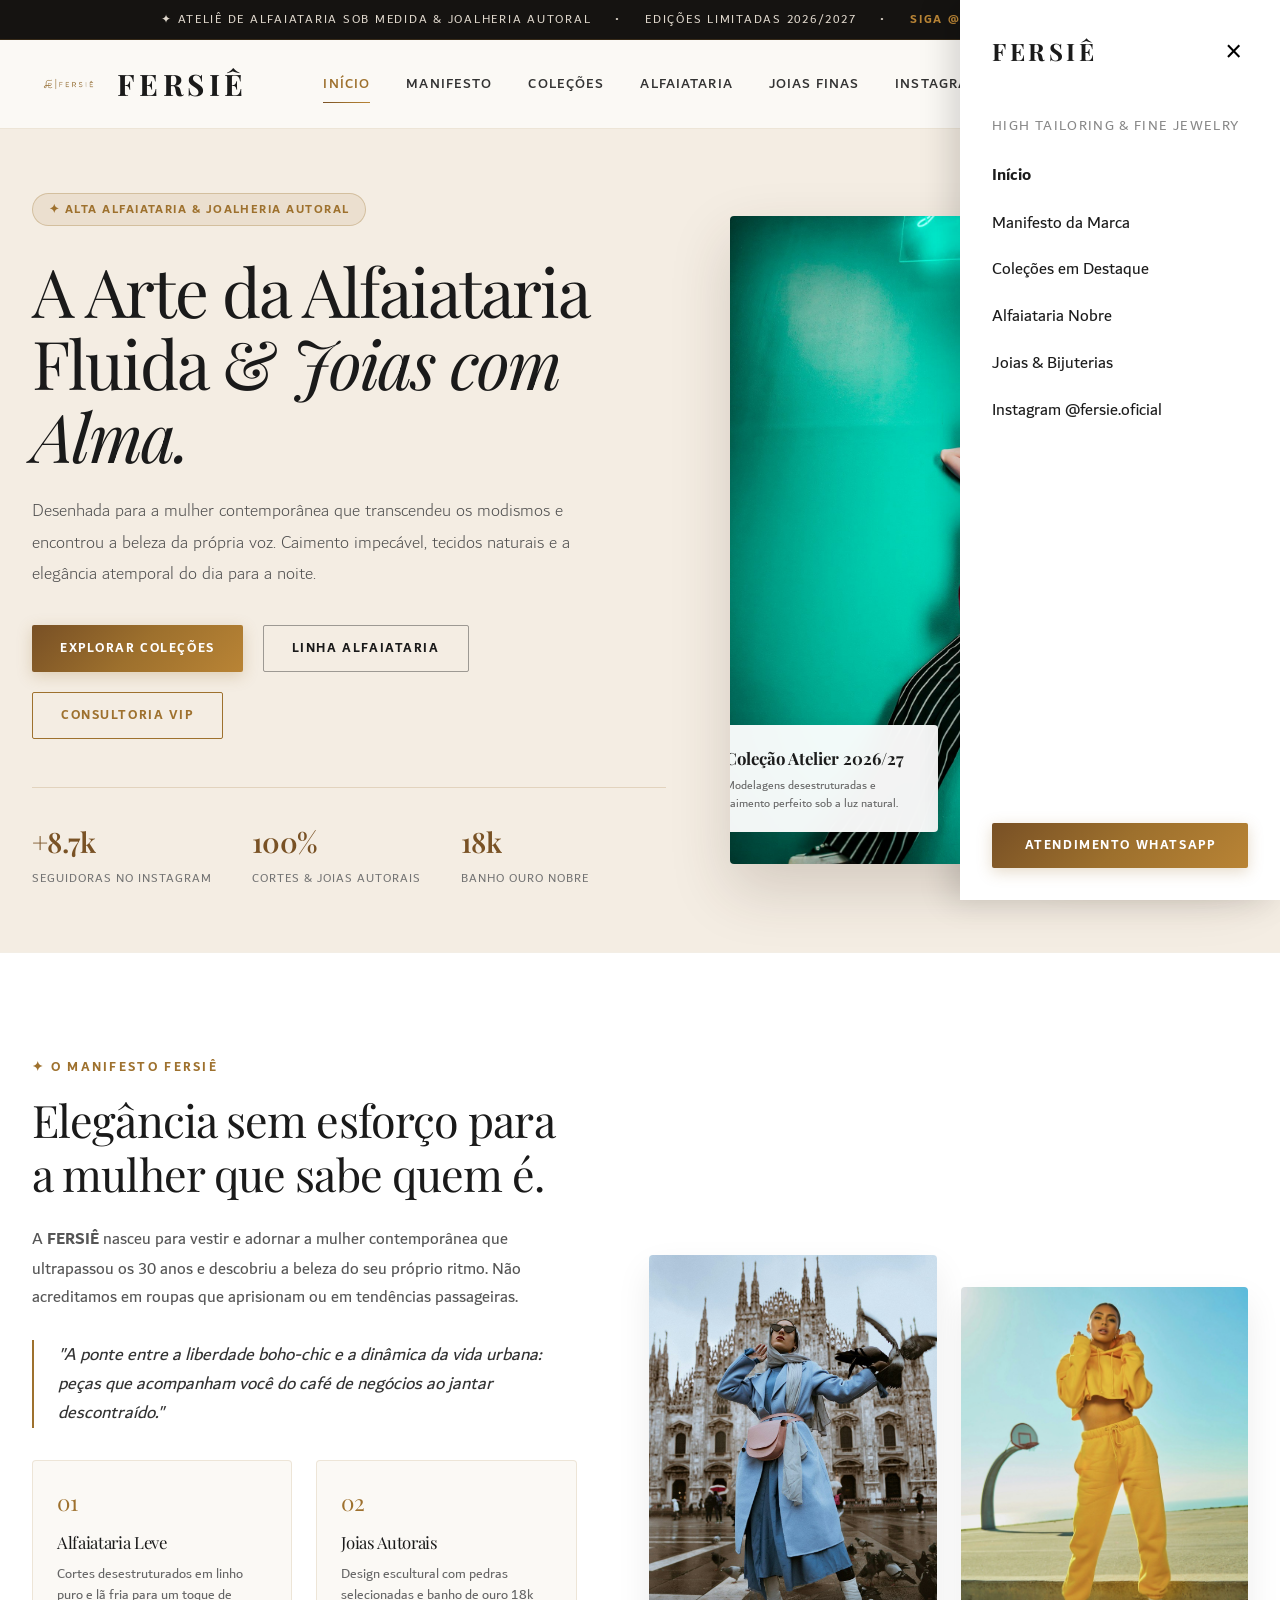
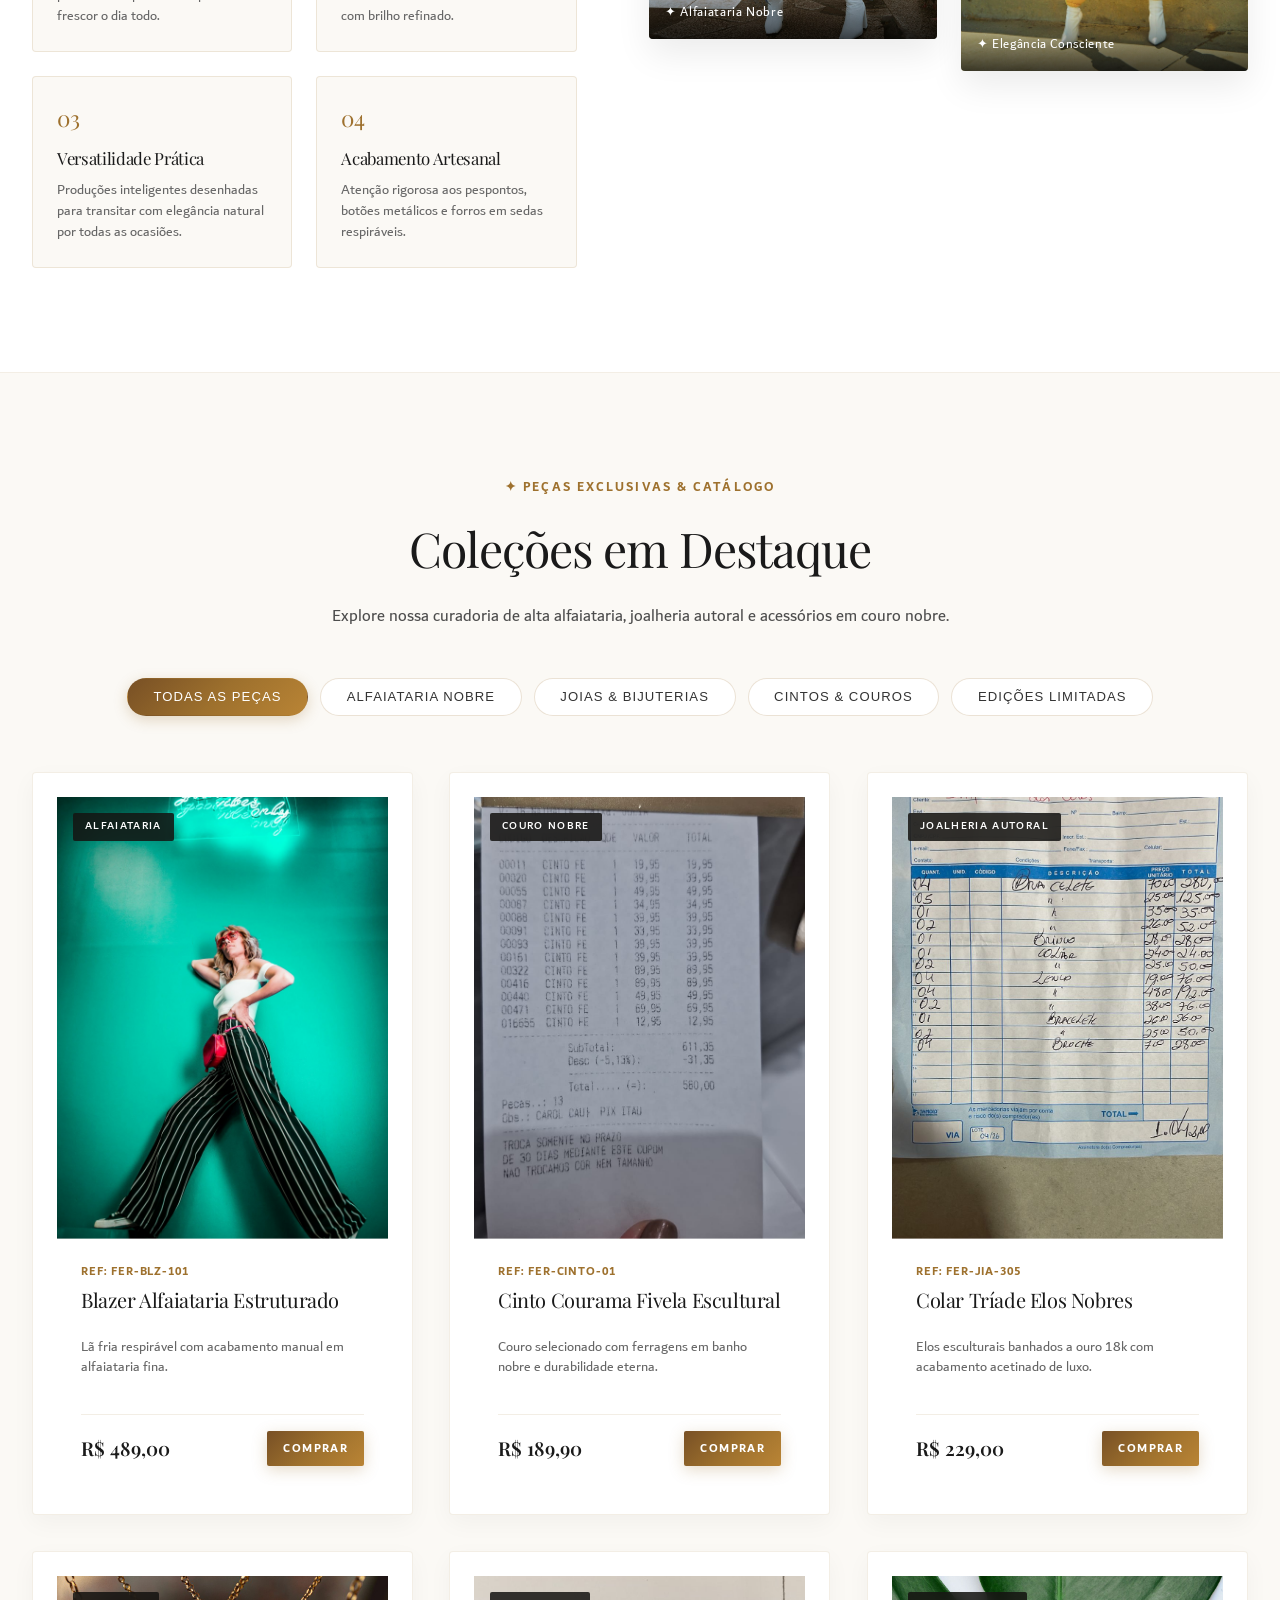
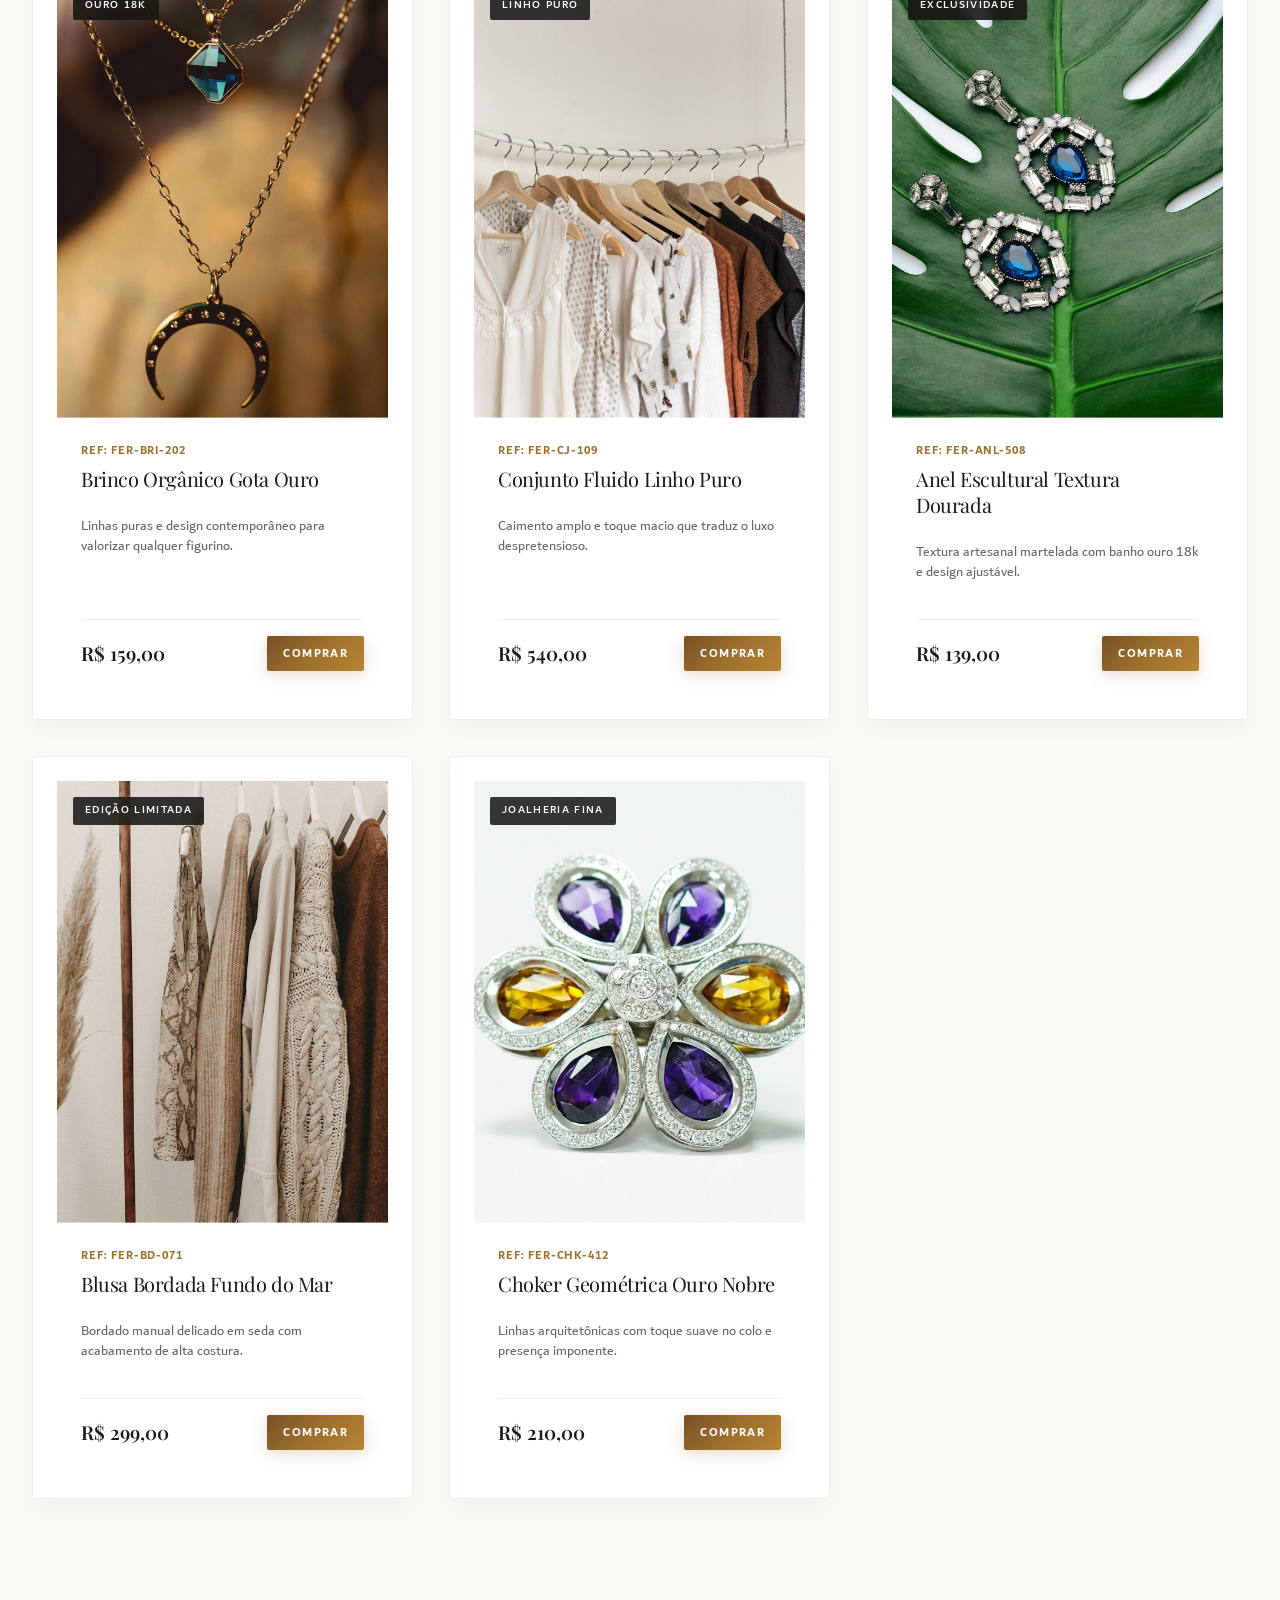
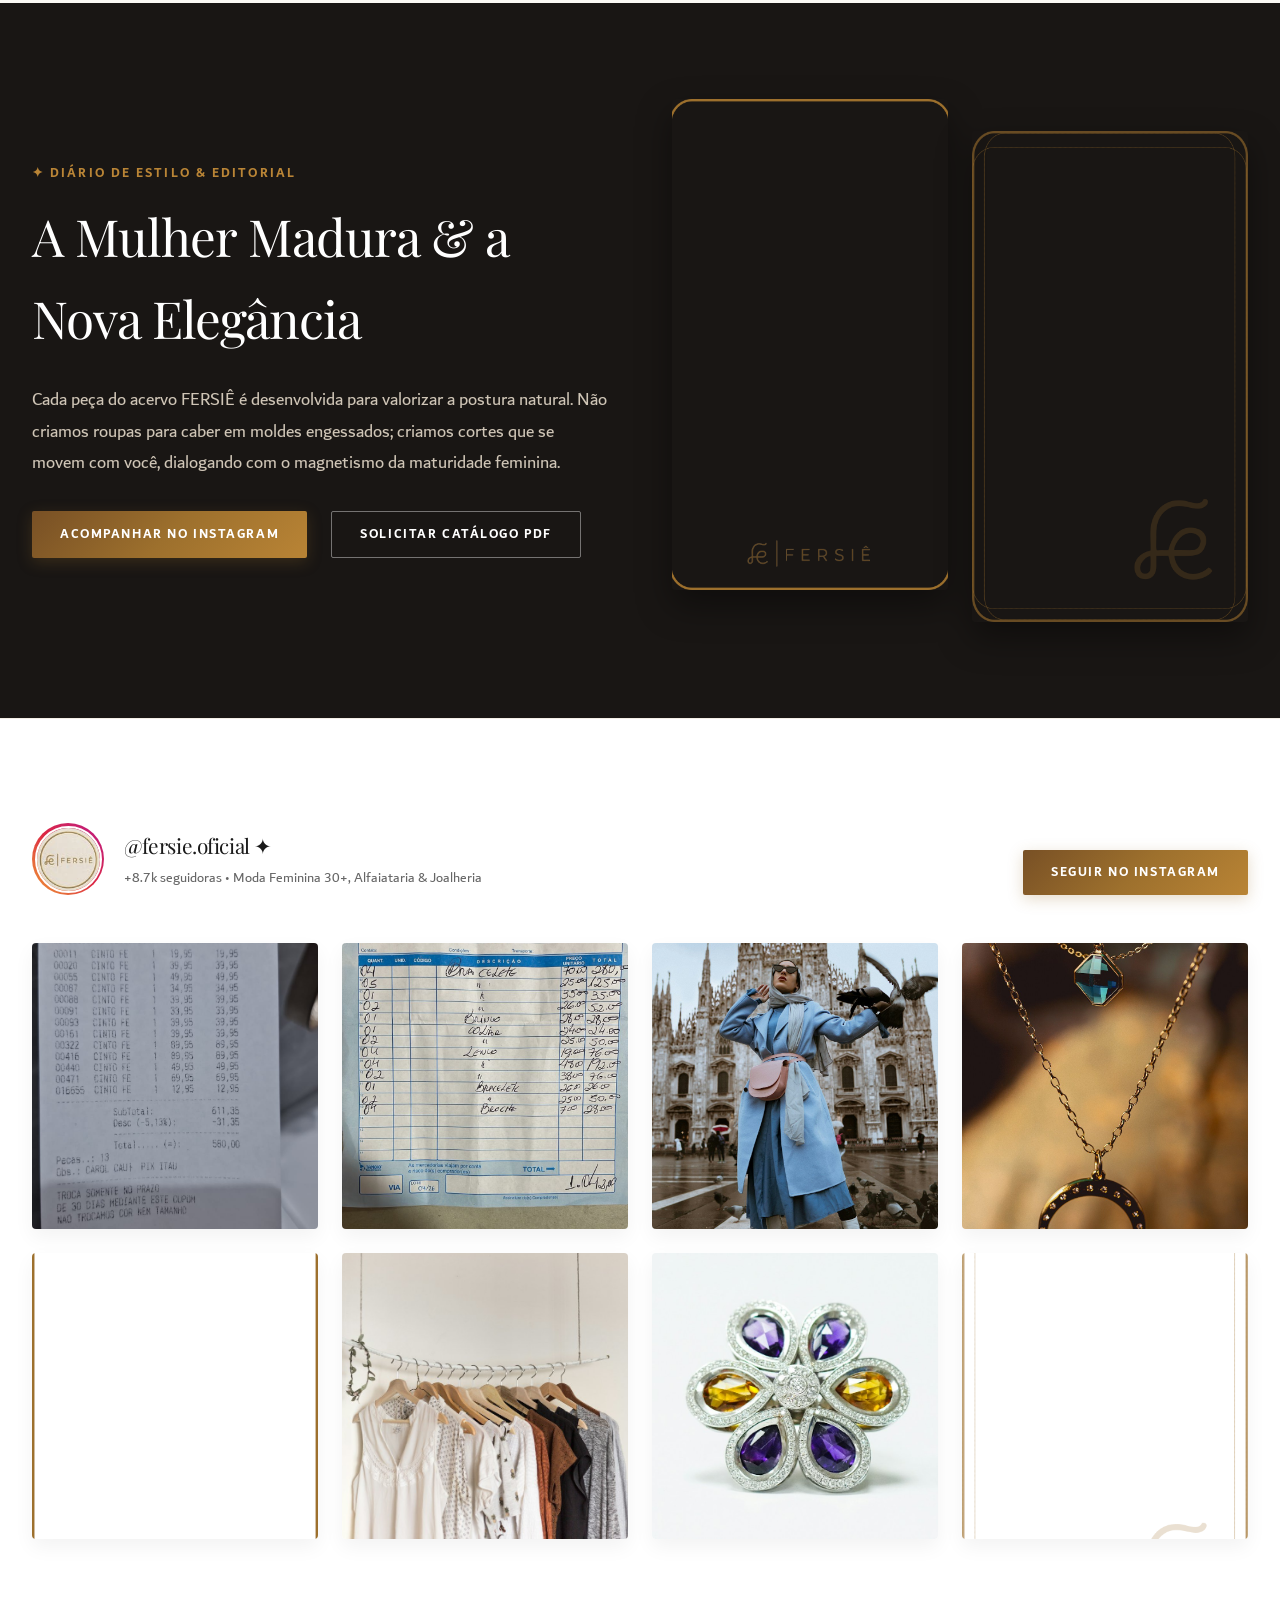
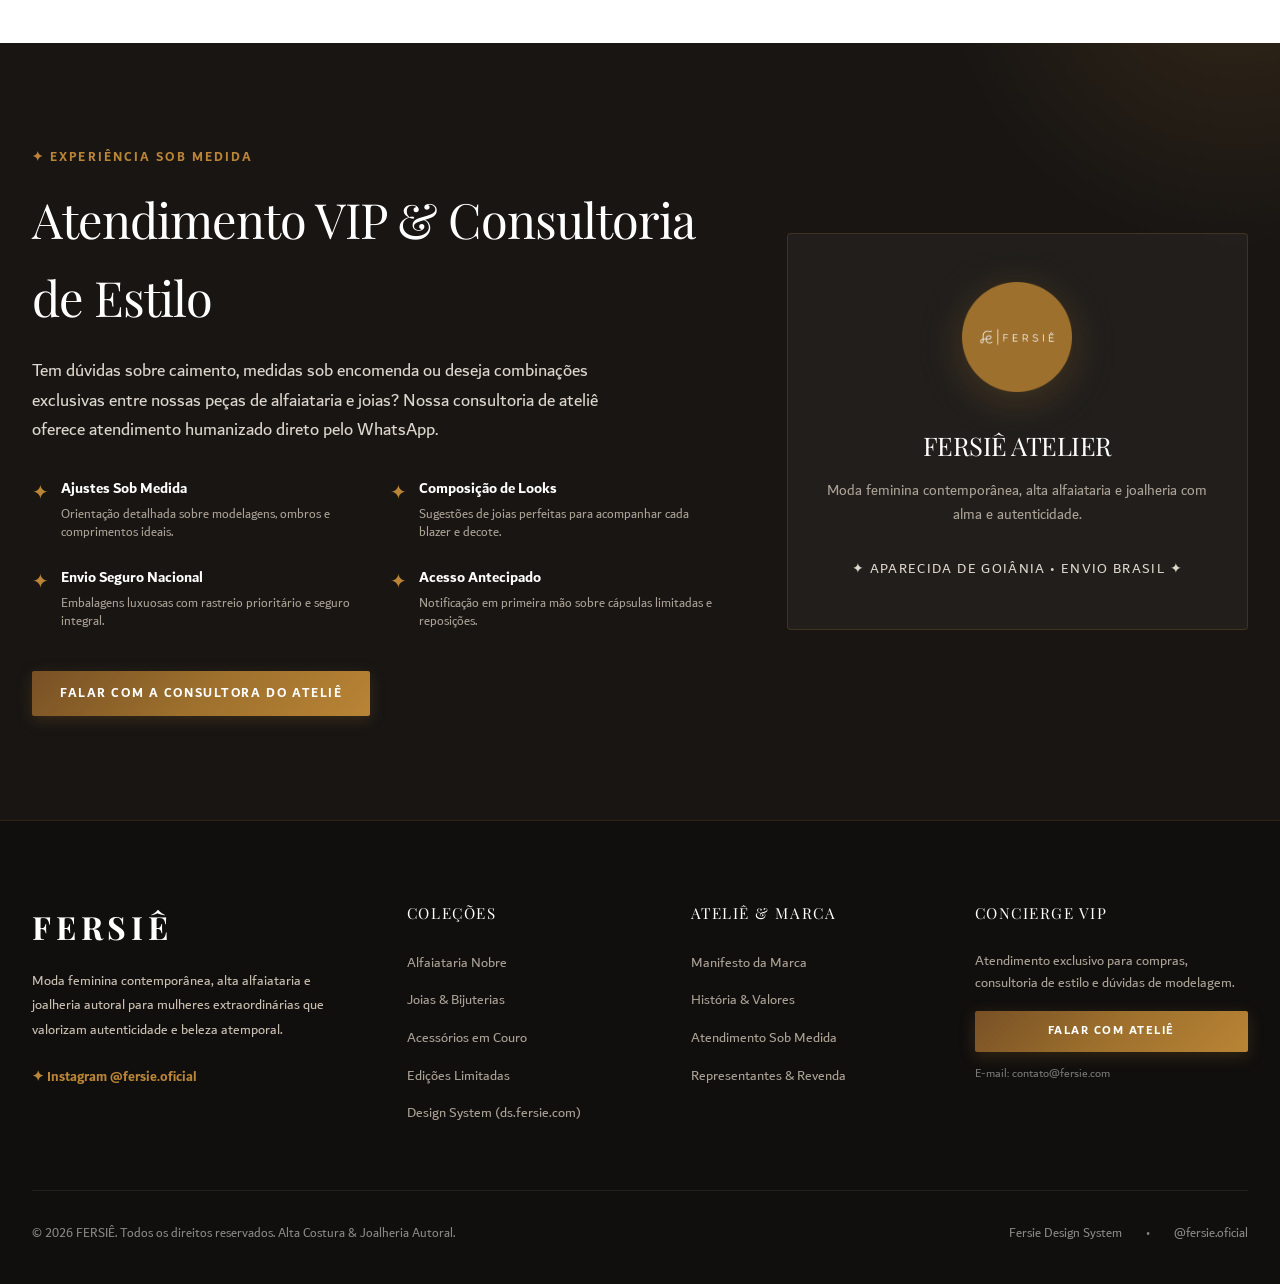
==== index.html @ d03bc3ad "feat: overhaul fersie.com com Design System oficial, galeria Instagram e padrão internacional de lux" ====
<!DOCTYPE html>
<html lang="pt-BR">
<head>
  <meta charset="UTF-8">
  <meta name="viewport" content="width=device-width, initial-scale=1.0">
  <title>FERSIÊ — Alfaiataria Nobre & Joalheria Autoral | Site Oficial</title>
  <meta name="description" content="FERSIÊ: Marca brasileira de alta costura, alfaiataria fluida desestruturada e joalheria autoral desenhada para a mulher contemporânea 30+.">
  <link rel="icon" type="image/png" href="images/emblema_fersie_redondo.png">

  <!-- Google Fonts Preconnect & Luxury Editorial Typography -->
  <link rel="preconnect" href="https://fonts.googleapis.com">
  <link rel="preconnect" href="https://fonts.gstatic.com" crossorigin>
  <link href="https://fonts.googleapis.com/css2?family=Inter:wght@300;400;500;600;700&family=Playfair+Display:ital,wght@0,400;0,500;0,600;0,700;1,400;1,600&display=swap" rel="stylesheet">

  <!-- Design System & Site CSS -->
  <link rel="stylesheet" href="css/fersie-design-system.min.css">
  <link rel="stylesheet" href="css/site.css">
</head>
<body>

  <!-- Top Scroll Progress Indicator -->
  <div class="fersie-scroll-progress" aria-hidden="true"></div>

  <!-- Announcement Luxury Bar -->
  <aside class="fersie-top-bar" aria-label="Avisos Oficiais">
    <span>✦ Ateliê de Alfaiataria Sob Medida & Joalheria Autoral</span>
    <span>•</span>
    <span>Edições Limitadas 2026/2027</span>
    <span>•</span>
    <span><a href="https://www.instagram.com/fersie.oficial/" target="_blank" rel="noopener">Siga @fersie.oficial (+8.7k)</a></span>
  </aside>

  <!-- Sticky Glassmorphic Header -->
  <header class="fersie-site-header">
    <div class="fersie-container">
      <nav class="fersie-nav" aria-label="Navegação Principal">
        
        <!-- Brand Wordmark / Logo -->
        <a href="index.html" class="fersie-brand-link">
          <img src="images/logo_fersie_transparente.png" alt="FERSIÊ Logo" class="fersie-brand-logo-img" onerror="this.style.display='none'">
          <span class="fersie-brand-wordmark">FERSIÊ</span>
        </a>

        <!-- Desktop Navigation -->
        <ul class="fersie-nav-links">
          <li><a href="index.html" class="active">Início</a></li>
          <li><a href="#manifesto">Manifesto</a></li>
          <li><a href="#colecoes">Coleções</a></li>
          <li><a href="collections/alfaiataria.html">Alfaiataria</a></li>
          <li><a href="collections/bijuterias.html">Joias Finas</a></li>
          <li><a href="#instagram">Instagram</a></li>
        </ul>

        <!-- Action CTAs -->
        <div class="fersie-header-actions">
          <a href="https://wa.me/5543988597348?text=Ol%C3%A1%20FERSI%C3%8A%21%20Gostaria%20de%20atendimento%20exclusivo%20do%20ateli%C3%AA." 
             target="_blank" rel="noopener" 
             class="fersie-btn-luxury fersie-btn-gold">
            <span>Ateliê WhatsApp</span>
          </a>

          <!-- Mobile Menu Trigger -->
          <button type="button" class="fersie-menu-toggle" id="menu-toggle-btn" aria-label="Abrir Menu" aria-expanded="false" aria-controls="nav-drawer">
            <span></span>
            <span></span>
            <span></span>
          </button>
        </div>
      </nav>
    </div>
  </header>

  <!-- Mobile Drawer Overlay -->
  <div id="nav-drawer" class="fersie-drawer" aria-hidden="true">
    <div class="fersie-drawer-overlay" id="drawer-overlay"></div>
    <div class="fersie-drawer-content" style="background:#ffffff; padding:2rem; width:85%; max-width:320px; position:fixed; top:0; right:0; bottom:0; z-index:950; display:flex; flex-direction:column; box-shadow:-10px 0 30px rgba(0,0,0,0.15);">
      <div style="display:flex; justify-content:space-between; align-items:center; margin-bottom:2rem;">
        <span class="fersie-brand-wordmark" style="font-size:1.5rem;">FERSIÊ</span>
        <button type="button" id="drawer-close-btn" style="background:none; border:none; font-size:1.8rem; cursor:pointer;" aria-label="Fechar Menu">&times;</button>
      </div>
      <p style="font-size:0.85rem; color:#888; text-transform:uppercase; letter-spacing:0.1em; margin-bottom:1.5rem;">High Tailoring & Fine Jewelry</p>
      <ul style="list-style:none; padding:0; margin:0; display:flex; flex-direction:column; gap:1.25rem; font-size:1.05rem;">
        <li><a href="index.html" style="text-decoration:none; color:#1c1c1c; font-weight:600;">Início</a></li>
        <li><a href="#manifesto" style="text-decoration:none; color:#1c1c1c;">Manifesto da Marca</a></li>
        <li><a href="#colecoes" style="text-decoration:none; color:#1c1c1c;">Coleções em Destaque</a></li>
        <li><a href="collections/alfaiataria.html" style="text-decoration:none; color:#1c1c1c;">Alfaiataria Nobre</a></li>
        <li><a href="collections/bijuterias.html" style="text-decoration:none; color:#1c1c1c;">Joias & Bijuterias</a></li>
        <li><a href="#instagram" style="text-decoration:none; color:#1c1c1c;">Instagram @fersie.oficial</a></li>
      </ul>
      <div style="margin-top:auto; padding-top:2rem;">
        <a href="https://wa.me/5543988597348?text=Ol%C3%A1%20FERSI%C3%8A%21%20Gostaria%20de%20atendimento%20personalizado." 
           target="_blank" rel="noopener" 
           class="fersie-btn-luxury fersie-btn-gold" style="width:100%; text-align:center;">
          Atendimento WhatsApp
        </a>
      </div>
    </div>
  </div>

  <main id="main-content">

    <!-- Hero Section (International Luxury Haute Couture Banner) -->
    <section id="hero" class="fersie-hero-section">
      <div class="fersie-container">
        <div class="fersie-hero-grid">
          
          <!-- Hero Text Content -->
          <div class="fersie-hero-content fersie-reveal">
            <span class="fersie-tag-pill">✦ Alta Alfaiataria & Joalheria Autoral</span>
            <h1 class="fersie-hero-title">
              A Arte da Alfaiataria Fluida &amp; <em>Joias com Alma.</em>
            </h1>
            <p class="fersie-hero-description">
              Desenhada para a mulher contemporânea que transcendeu os modismos e encontrou a beleza da própria voz. Caimento impecável, tecidos naturais e a elegância atemporal do dia para a noite.
            </p>

            <div class="fersie-hero-actions">
              <a href="#colecoes" class="fersie-btn-luxury fersie-btn-gold">
                Explorar Coleções
              </a>
              <a href="collections/alfaiataria.html" class="fersie-btn-luxury fersie-btn-outline">
                Linha Alfaiataria
              </a>
              <a href="https://wa.me/5543988597348?text=Ol%C3%A1%20FERSI%C3%8A%21%20Gostaria%20de%20consultoria%20de%20estilo%20exclusiva." 
                 target="_blank" rel="noopener" 
                 class="fersie-btn-luxury fersie-btn-gold-outline">
                Consultoria VIP
              </a>
            </div>

            <!-- Social Proof & Stats -->
            <div class="fersie-hero-stats">
              <div class="fersie-stat-item">
                <h4>+8.7k</h4>
                <p>Seguidoras no Instagram</p>
              </div>
              <div class="fersie-stat-item">
                <h4>100%</h4>
                <p>Cortes &amp; Joias Autorais</p>
              </div>
              <div class="fersie-stat-item">
                <h4>18k</h4>
                <p>Banho Ouro Nobre</p>
              </div>
            </div>
          </div>

          <!-- Hero Editorial Visual -->
          <div class="fersie-hero-visual fersie-reveal">
            <div class="fersie-hero-image-wrap fersie-scale-driven">
              <img src="images/hero_tailoring_editorial.jpg" alt="Editorial de Moda Alta Alfaiataria FERSIÊ" loading="eager" fetchpriority="high">
              
              <!-- Floating Brand Badge -->
              <div class="fersie-hero-badge-floating">
                <h5>Coleção Atelier 2026/27</h5>
                <p>Modelagens desestruturadas e caimento perfeito sob a luz natural.</p>
              </div>
            </div>
          </div>

        </div>
      </div>
    </section>

    <!-- Brand Manifesto Section (Essência & Valores da Marca) -->
    <section id="manifesto" class="fersie-manifesto-section">
      <div class="fersie-container">
        <div class="fersie-manifesto-grid">
          
          <div class="fersie-manifesto-text fersie-reveal">
            <span class="fersie-manifesto-badge">✦ O Manifesto FERSIÊ</span>
            <h2 class="fersie-manifesto-title">
              Elegância sem esforço para a mulher que sabe quem é.
            </h2>
            <p style="font-size:1.05rem; color:#555; line-height:1.7;">
              A <strong>FERSIÊ</strong> nasceu para vestir e adornar a mulher contemporânea que ultrapassou os 30 anos e descobriu a beleza do seu próprio ritmo. Não acreditamos em roupas que aprisionam ou em tendências passageiras.
            </p>

            <div class="fersie-quote-box">
              "A ponte entre a liberdade boho-chic e a dinâmica da vida urbana: peças que acompanham você do café de negócios ao jantar descontraído."
            </div>

            <div class="fersie-pillars-grid">
              <div class="fersie-pillar-card">
                <div class="fersie-pillar-num">01</div>
                <h4>Alfaiataria Leve</h4>
                <p>Cortes desestruturados em linho puro e lã fria para um toque de frescor o dia todo.</p>
              </div>
              <div class="fersie-pillar-card">
                <div class="fersie-pillar-num">02</div>
                <h4>Joias Autorais</h4>
                <p>Design escultural com pedras selecionadas e banho de ouro 18k com brilho refinado.</p>
              </div>
              <div class="fersie-pillar-card">
                <div class="fersie-pillar-num">03</div>
                <h4>Versatilidade Prática</h4>
                <p>Produções inteligentes desenhadas para transitar com elegância natural por todas as ocasiões.</p>
              </div>
              <div class="fersie-pillar-card">
                <div class="fersie-pillar-num">04</div>
                <h4>Acabamento Artesanal</h4>
                <p>Atenção rigorosa aos pespontos, botões metálicos e forros em sedas respiráveis.</p>
              </div>
            </div>
          </div>

          <!-- Editorial Imagery Split -->
          <div class="fersie-manifesto-media fersie-reveal">
            <div class="fersie-media-frame">
              <img src="images/editorial_alfaiataria_01.jpg" alt="Alfaiataria Fina FERSIÊ" loading="lazy">
              <div class="fersie-media-caption">✦ Alfaiataria Nobre</div>
            </div>
            <div class="fersie-media-frame" style="margin-top: 2rem;">
              <img src="images/editorial_atelier_lifestyle.jpg" alt="Atelier de Estilo FERSIÊ" loading="lazy">
              <div class="fersie-media-caption">✦ Elegância Consciente</div>
            </div>
          </div>

        </div>
      </div>
    </section>

    <!-- Curated Featured Collections Section with Tab Filters -->
    <section id="colecoes" class="fersie-collections-section">
      <div class="fersie-container">
        
        <div class="fersie-section-header fersie-reveal">
          <span class="fersie-section-subtitle">✦ Peças Exclusivas &amp; Catálogo</span>
          <h2 class="fersie-section-title">Coleções em Destaque</h2>
          <p class="fersie-section-desc">Explore nossa curadoria de alta alfaiataria, joalheria autoral e acessórios em couro nobre.</p>
        </div>

        <!-- Filter Tabs -->
        <div class="fersie-filter-tabs fersie-reveal" role="tablist" aria-label="Filtro de Coleções">
          <button type="button" class="fersie-filter-btn active" data-filter="all" role="tab">Todas as Peças</button>
          <button type="button" class="fersie-filter-btn" data-filter="alfaiataria" role="tab">Alfaiataria Nobre</button>
          <button type="button" class="fersie-filter-btn" data-filter="joias" role="tab">Joias &amp; Bijuterias</button>
          <button type="button" class="fersie-filter-btn" data-filter="acessorios" role="tab">Cintos &amp; Couros</button>
          <button type="button" class="fersie-filter-btn" data-filter="limitada" role="tab">Edições Limitadas</button>
        </div>

        <!-- Product Cards Grid -->
        <div class="fersie-products-grid" id="products-container">

          <!-- Card 1: Blazer Alfaiataria Gold -->
          <article class="fersie-card fersie-reveal" data-category="alfaiataria">
            <div class="fersie-card-media">
              <span class="fersie-card-badge">Alfaiataria</span>
              <img src="images/hero_tailoring_editorial.jpg" alt="Blazer Alfaiataria Estruturado FERSIÊ" loading="lazy">
              <div class="fersie-card-quickview">
                <button type="button" class="fersie-quickview-btn btn-preview-modal"
                        data-title="Blazer Alfaiataria Estruturado FERSIÊ"
                        data-category="Alfaiataria Nobre"
                        data-price="R$ 489,00"
                        data-code="FER-BLZ-101"
                        data-img="images/hero_tailoring_editorial.jpg"
                        data-desc="Corte estruturado em lã fria e linho nobre, com lapela chanfrada artesanal e botões personalizados banhados a ouro 18k. Caimento perfeito do dia para a noite.">
                  ✦ Ver Detalhes
                </button>
              </div>
            </div>
            <div class="fersie-card-body">
              <span class="fersie-card-sku">REF: FER-BLZ-101</span>
              <h3 class="fersie-card-title">Blazer Alfaiataria Estruturado</h3>
              <p class="fersie-card-desc">Lã fria respirável com acabamento manual em alfaiataria fina.</p>
              <div class="fersie-card-footer">
                <span class="fersie-price-tag">R$ 489,00</span>
                <a href="https://wa.me/5543988597348?text=Ol%C3%A1%20FERSI%C3%8A%21%20Gostaria%20de%20adquirir%20o%20Blazer%20Alfaiataria%20Estruturado%20%28Ref%3A%20FER-BLZ-101%29." 
                   target="_blank" rel="noopener" 
                   class="fersie-btn-luxury fersie-btn-gold" style="padding:0.5rem 1rem; font-size:0.75rem;">
                  Comprar
                </a>
              </div>
            </div>
          </article>

          <!-- Card 2: Cinto Courama com Fivela Nobre -->
          <article class="fersie-card fersie-reveal" data-category="acessorios">
            <div class="fersie-card-media">
              <span class="fersie-card-badge">Couro Nobre</span>
              <img src="images/cinto_courama_01.jpg" alt="Cinto Courama Fivela Dourada FERSIÊ" loading="lazy">
              <div class="fersie-card-quickview">
                <button type="button" class="fersie-quickview-btn btn-preview-modal"
                        data-title="Cinto Courama com Fivela Escultural"
                        data-category="Acessórios & Couros"
                        data-price="R$ 189,90"
                        data-code="FER-CINTO-01"
                        data-img="images/cinto_courama_01.jpg"
                        data-desc="Confeccionado em couro legítimo texturizado com fivela geométrica exclusiva e passador duplo banhado a ouro. Peça chave para marcar a silhueta em blazers e vestidos.">
                  ✦ Ver Detalhes
                </button>
              </div>
            </div>
            <div class="fersie-card-body">
              <span class="fersie-card-sku">REF: FER-CINTO-01</span>
              <h3 class="fersie-card-title">Cinto Courama Fivela Escultural</h3>
              <p class="fersie-card-desc">Couro selecionado com ferragens em banho nobre e durabilidade eterna.</p>
              <div class="fersie-card-footer">
                <span class="fersie-price-tag">R$ 189,90</span>
                <a href="https://wa.me/5543988597348?text=Ol%C3%A1%20FERSI%C3%8A%21%20Gostaria%20de%20adquirir%20o%20Cinto%20Courama%20%28Ref%3A%20FER-CINTO-01%29." 
                   target="_blank" rel="noopener" 
                   class="fersie-btn-luxury fersie-btn-gold" style="padding:0.5rem 1rem; font-size:0.75rem;">
                  Comprar
                </a>
              </div>
            </div>
          </article>

          <!-- Card 3: Colar Tríade Autoral -->
          <article class="fersie-card fersie-reveal" data-category="joias">
            <div class="fersie-card-media">
              <span class="fersie-card-badge">Joalheria Autoral</span>
              <img src="images/acessorios_01.jpg" alt="Colar Tríade com Elos Nobres FERSIÊ" loading="lazy">
              <div class="fersie-card-quickview">
                <button type="button" class="fersie-quickview-btn btn-preview-modal"
                        data-title="Colar Tríade com Elos Nobres"
                        data-category="Joias & Bijuterias"
                        data-price="R$ 229,00"
                        data-code="FER-JIA-305"
                        data-img="images/acessorios_01.jpg"
                        data-desc="Design autoral com elos assimétricos entrelaçados, banho espesso de ouro 18k e verniz protetor hipoalergênico. Uma joia marcante com alma.">
                  ✦ Ver Detalhes
                </button>
              </div>
            </div>
            <div class="fersie-card-body">
              <span class="fersie-card-sku">REF: FER-JIA-305</span>
              <h3 class="fersie-card-title">Colar Tríade Elos Nobres</h3>
              <p class="fersie-card-desc">Elos esculturais banhados a ouro 18k com acabamento acetinado de luxo.</p>
              <div class="fersie-card-footer">
                <span class="fersie-price-tag">R$ 229,00</span>
                <a href="https://wa.me/5543988597348?text=Ol%C3%A1%20FERSI%C3%8A%21%20Gostaria%20de%20adquirir%20o%20Colar%20Tr%C3%ADade%20%28Ref%3A%20FER-JIA-305%29." 
                   target="_blank" rel="noopener" 
                   class="fersie-btn-luxury fersie-btn-gold" style="padding:0.5rem 1rem; font-size:0.75rem;">
                  Comprar
                </a>
              </div>
            </div>
          </article>

          <!-- Card 4: Brinco Orgânico Gota -->
          <article class="fersie-card fersie-reveal" data-category="joias">
            <div class="fersie-card-media">
              <span class="fersie-card-badge">Ouro 18k</span>
              <img src="images/editorial_bijuterias_01.jpg" alt="Brinco Orgânico Gota Ouro 18k FERSIÊ" loading="lazy">
              <div class="fersie-card-quickview">
                <button type="button" class="fersie-quickview-btn btn-preview-modal"
                        data-title="Brinco Orgânico Gota em Ouro 18k"
                        data-category="Joias & Bijuterias"
                        data-price="R$ 159,00"
                        data-code="FER-BRI-202"
                        data-img="images/editorial_bijuterias_01.jpg"
                        data-desc="Silhueta orgânica inspirada nas curvas da natureza. Peça ultra leve e confortável com tarraxa ergonômica e acabamento espelhado de alta reflexão.">
                  ✦ Ver Detalhes
                </button>
              </div>
            </div>
            <div class="fersie-card-body">
              <span class="fersie-card-sku">REF: FER-BRI-202</span>
              <h3 class="fersie-card-title">Brinco Orgânico Gota Ouro</h3>
              <p class="fersie-card-desc">Linhas puras e design contemporâneo para valorizar qualquer figurino.</p>
              <div class="fersie-card-footer">
                <span class="fersie-price-tag">R$ 159,00</span>
                <a href="https://wa.me/5543988597348?text=Ol%C3%A1%20FERSI%C3%8A%21%20Gostaria%20do%20Brinco%20Org%C3%A2nico%20%28Ref%3A%20FER-BRI-202%29." 
                   target="_blank" rel="noopener" 
                   class="fersie-btn-luxury fersie-btn-gold" style="padding:0.5rem 1rem; font-size:0.75rem;">
                  Comprar
                </a>
              </div>
            </div>
          </article>

          <!-- Card 5: Conjunto Alfaiataria Fluida Linho -->
          <article class="fersie-card fersie-reveal" data-category="alfaiataria">
            <div class="fersie-card-media">
              <span class="fersie-card-badge">Linho Puro</span>
              <img src="images/editorial_alfaiataria_02.jpg" alt="Conjunto Fluido Linho Puro FERSIÊ" loading="lazy">
              <div class="fersie-card-quickview">
                <button type="button" class="fersie-quickview-btn btn-preview-modal"
                        data-title="Conjunto Fluido em Linho Puro"
                        data-category="Alfaiataria Nobre"
                        data-price="R$ 540,00"
                        data-code="FER-CJ-109"
                        data-img="images/editorial_alfaiataria_02.jpg"
                        data-desc="Blazer fluido acompanhado de calça pantalona em linho belga lavado. Respiração natural, frescor impecável e sofisticação descomplicada.">
                  ✦ Ver Detalhes
                </button>
              </div>
            </div>
            <div class="fersie-card-body">
              <span class="fersie-card-sku">REF: FER-CJ-109</span>
              <h3 class="fersie-card-title">Conjunto Fluido Linho Puro</h3>
              <p class="fersie-card-desc">Caimento amplo e toque macio que traduz o luxo despretensioso.</p>
              <div class="fersie-card-footer">
                <span class="fersie-price-tag">R$ 540,00</span>
                <a href="https://wa.me/5543988597348?text=Ol%C3%A1%20FERSI%C3%8A%21%20Gostaria%20do%20Conjunto%20Linho%20%28Ref%3A%20FER-CJ-109%29." 
                   target="_blank" rel="noopener" 
                   class="fersie-btn-luxury fersie-btn-gold" style="padding:0.5rem 1rem; font-size:0.75rem;">
                  Comprar
                </a>
              </div>
            </div>
          </article>

          <!-- Card 6: Anel Escultural Ouro & Texturas -->
          <article class="fersie-card fersie-reveal" data-category="joias">
            <div class="fersie-card-media">
              <span class="fersie-card-badge">Exclusividade</span>
              <img src="images/editorial_bijuterias_03.jpg" alt="Anel Escultural Textura Dourada FERSIÊ" loading="lazy">
              <div class="fersie-card-quickview">
                <button type="button" class="fersie-quickview-btn btn-preview-modal"
                        data-title="Anel Escultural Textura Dourada"
                        data-category="Joias & Bijuterias"
                        data-price="R$ 139,00"
                        data-code="FER-ANL-508"
                        data-img="images/editorial_bijuterias_03.jpg"
                        data-desc="Anel regulável de presença marcante com textura martelada à mão. Banho de ouro 18k com acabamento que reflete a luz de forma hipnotizante.">
                  ✦ Ver Detalhes
                </button>
              </div>
            </div>
            <div class="fersie-card-body">
              <span class="fersie-card-sku">REF: FER-ANL-508</span>
              <h3 class="fersie-card-title">Anel Escultural Textura Dourada</h3>
              <p class="fersie-card-desc">Textura artesanal martelada com banho ouro 18k e design ajustável.</p>
              <div class="fersie-card-footer">
                <span class="fersie-price-tag">R$ 139,00</span>
                <a href="https://wa.me/5543988597348?text=Ol%C3%A1%20FERSI%C3%8A%21%20Gostaria%20do%20Anel%20Escultural%20%28Ref%3A%20FER-ANL-508%29." 
                   target="_blank" rel="noopener" 
                   class="fersie-btn-luxury fersie-btn-gold" style="padding:0.5rem 1rem; font-size:0.75rem;">
                  Comprar
                </a>
              </div>
            </div>
          </article>

          <!-- Card 7: Coleção Fundo do Mar Bordada -->
          <article class="fersie-card fersie-reveal" data-category="limitada">
            <div class="fersie-card-media">
              <span class="fersie-card-badge">Edição Limitada</span>
              <img src="images/editorial_lookbook_fall.jpg" alt="Blusa Bordada Coleção Fundo do Mar FERSIÊ" loading="lazy">
              <div class="fersie-card-quickview">
                <button type="button" class="fersie-quickview-btn btn-preview-modal"
                        data-title="Blusa Bordada Coleção Fundo do Mar"
                        data-category="Edições Limitadas"
                        data-price="R$ 299,00"
                        data-code="FER-BD-071"
                        data-img="images/editorial_lookbook_fall.jpg"
                        data-desc="Bordados manuais com fios acetinados e micro-pedrarias evocando as texturas orgânicas do oceano. Peça numerada em tiragem restrita.">
                  ✦ Ver Detalhes
                </button>
              </div>
            </div>
            <div class="fersie-card-body">
              <span class="fersie-card-sku">REF: FER-BD-071</span>
              <h3 class="fersie-card-title">Blusa Bordada Fundo do Mar</h3>
              <p class="fersie-card-desc">Bordado manual delicado em seda com acabamento de alta costura.</p>
              <div class="fersie-card-footer">
                <span class="fersie-price-tag">R$ 299,00</span>
                <a href="https://wa.me/5543988597348?text=Ol%C3%A1%20FERSI%C3%8A%21%20Gostaria%20da%20Blusa%20Fundo%20do%20Mar%20%28Ref%3A%20FER-BD-071%29." 
                   target="_blank" rel="noopener" 
                   class="fersie-btn-luxury fersie-btn-gold" style="padding:0.5rem 1rem; font-size:0.75rem;">
                  Comprar
                </a>
              </div>
            </div>
          </article>

          <!-- Card 8: Choker Geométrica Ouro Nobre -->
          <article class="fersie-card fersie-reveal" data-category="joias">
            <div class="fersie-card-media">
              <span class="fersie-card-badge">Joalheria Fina</span>
              <img src="images/editorial_bijuterias_02.jpg" alt="Choker Geométrica Ouro Nobre FERSIÊ" loading="lazy">
              <div class="fersie-card-quickview">
                <button type="button" class="fersie-quickview-btn btn-preview-modal"
                        data-title="Choker Geométrica em Ouro Nobre"
                        data-category="Joias & Bijuterias"
                        data-price="R$ 210,00"
                        data-code="FER-CHK-412"
                        data-img="images/editorial_bijuterias_02.jpg"
                        data-desc="Gargantilha rígida com flexibilidade anatômica, banho de 10 milésimos de ouro 18k e fechamento magnético invisível. Uma declaração de poder e estilo.">
                  ✦ Ver Detalhes
                </button>
              </div>
            </div>
            <div class="fersie-card-body">
              <span class="fersie-card-sku">REF: FER-CHK-412</span>
              <h3 class="fersie-card-title">Choker Geométrica Ouro Nobre</h3>
              <p class="fersie-card-desc">Linhas arquitetônicas com toque suave no colo e presença imponente.</p>
              <div class="fersie-card-footer">
                <span class="fersie-price-tag">R$ 210,00</span>
                <a href="https://wa.me/5543988597348?text=Ol%C3%A1%20FERSI%C3%8A%21%20Gostaria%20da%20Choker%20Geom%C3%A9trica%20%28Ref%3A%20FER-CHK-412%29." 
                   target="_blank" rel="noopener" 
                   class="fersie-btn-luxury fersie-btn-gold" style="padding:0.5rem 1rem; font-size:0.75rem;">
                  Comprar
                </a>
              </div>
            </div>
          </article>

        </div>

      </div>
    </section>

    <!-- Lookbook Editorial Spotlight (Storytelling & Revista de Moda) -->
    <section class="fersie-section" style="padding:6rem 0; background:#191614; color:#fbf9f5;">
      <div class="fersie-container">
        <div style="display:grid; grid-template-columns:1fr 1fr; gap:4rem; align-items:center;">
          
          <div class="fersie-reveal">
            <span class="fersie-section-subtitle" style="color:var(--fersie-gold-light,#b98435);">✦ Diário de Estilo &amp; Editorial</span>
            <h2 style="color:#ffffff; font-size:clamp(2.2rem, 4vw, 3.2rem); margin-bottom:1.5rem;">
              A Mulher Madura &amp; a Nova Elegância
            </h2>
            <p style="color:#cfc5b6; font-size:1.1rem; line-height:1.8; margin-bottom:2rem;">
              Cada peça do acervo FERSIÊ é desenvolvida para valorizar a postura natural. Não criamos roupas para caber em moldes engessados; criamos cortes que se movem com você, dialogando com o magnetismo da maturidade feminina.
            </p>
            <div style="display:flex; gap:1.5rem; flex-wrap:wrap;">
              <a href="https://www.instagram.com/fersie.oficial/" target="_blank" rel="noopener" class="fersie-btn-luxury fersie-btn-gold">
                Acompanhar no Instagram
              </a>
              <a href="https://wa.me/5543988597348?text=Ol%C3%A1%20FERSI%C3%8A%21%20Gostaria%20de%20receber%20o%20Lookbook%20em%20PDF." target="_blank" rel="noopener" class="fersie-btn-luxury fersie-btn-outline" style="color:#fff; border-color:rgba(255,255,255,0.4);">
                Solicitar Catálogo PDF
              </a>
            </div>
          </div>

          <!-- Authentic Story & Lookbook Imagery -->
          <div class="fersie-reveal" style="display:grid; grid-template-columns:1fr 1fr; gap:1.5rem;">
            <div style="border-radius:4px; overflow:hidden; box-shadow:0 15px 35px rgba(0,0,0,0.4); aspect-ratio:9/16;">
              <img src="images/insta_story_01.png" alt="FERSIÊ Story Editorial" style="width:100%; height:100%; object-fit:cover;">
            </div>
            <div style="border-radius:4px; overflow:hidden; box-shadow:0 15px 35px rgba(0,0,0,0.4); aspect-ratio:9/16; margin-top:2rem;">
              <img src="images/insta_story_02.png" alt="FERSIÊ Story Detalhes" style="width:100%; height:100%; object-fit:cover;">
            </div>
          </div>

        </div>
      </div>
    </section>

    <!-- Official Instagram Section (@fersie.oficial) -->
    <section id="instagram" class="fersie-instagram-section">
      <div class="fersie-container">
        
        <div class="fersie-instagram-header-box fersie-reveal">
          <div class="fersie-insta-profile-card">
            <div class="fersie-insta-avatar-wrap">
              <img src="images/instagram_profile.jpg" alt="@fersie.oficial Instagram Avatar" onerror="this.src='images/emblema_fersie_redondo.png'">
            </div>
            <div class="fersie-insta-info">
              <h3>
                <a href="https://www.instagram.com/fersie.oficial/" target="_blank" rel="noopener">
                  @fersie.oficial ✦
                </a>
              </h3>
              <p>+8.7k seguidoras • Moda Feminina 30+, Alfaiataria &amp; Joalheria</p>
            </div>
          </div>

          <div>
            <a href="https://www.instagram.com/fersie.oficial/" target="_blank" rel="noopener" class="fersie-btn-luxury fersie-btn-gold">
              Seguir no Instagram
            </a>
          </div>
        </div>

        <!-- 8-Card Instagram Feed Showcase -->
        <div class="fersie-instagram-grid">

          <!-- Post 1: Cinto Courama Oficial -->
          <div class="fersie-insta-post fersie-reveal">
            <img src="images/cinto_courama_01.jpg" alt="Post Instagram Cinto Courama" loading="lazy">
            <a href="https://www.instagram.com/fersie.oficial/" target="_blank" rel="noopener" class="fersie-insta-overlay">
              <span class="fersie-insta-overlay-icon">❤️ 384</span>
              <span class="fersie-insta-overlay-text">Ver no Instagram</span>
              <span class="fersie-insta-overlay-caption">"O toque de couro nobre que transforma a alfaiataria."</span>
            </a>
          </div>

          <!-- Post 2: Acessórios & Joias -->
          <div class="fersie-insta-post fersie-reveal">
            <img src="images/acessorios_01.jpg" alt="Post Instagram Acessórios e Joias" loading="lazy">
            <a href="https://www.instagram.com/fersie.oficial/" target="_blank" rel="noopener" class="fersie-insta-overlay">
              <span class="fersie-insta-overlay-icon">❤️ 512</span>
              <span class="fersie-insta-overlay-text">Ver no Instagram</span>
              <span class="fersie-insta-overlay-caption">"Geometria com alma: banho ouro 18k e acabamento nobre."</span>
            </a>
          </div>

          <!-- Post 3: Editorial Alfaiataria -->
          <div class="fersie-insta-post fersie-reveal">
            <img src="images/editorial_alfaiataria_01.jpg" alt="Post Instagram Alfaiataria" loading="lazy">
            <a href="https://www.instagram.com/fersie.oficial/" target="_blank" rel="noopener" class="fersie-insta-overlay">
              <span class="fersie-insta-overlay-icon">❤️ 467</span>
              <span class="fersie-insta-overlay-text">Ver no Instagram</span>
              <span class="fersie-insta-overlay-caption">"Estrutura impecável com leveza para o dia a dia."</span>
            </a>
          </div>

          <!-- Post 4: Joias Orgânicas -->
          <div class="fersie-insta-post fersie-reveal">
            <img src="images/editorial_bijuterias_01.jpg" alt="Post Instagram Joias Orgânicas" loading="lazy">
            <a href="https://www.instagram.com/fersie.oficial/" target="_blank" rel="noopener" class="fersie-insta-overlay">
              <span class="fersie-insta-overlay-icon">❤️ 629</span>
              <span class="fersie-insta-overlay-text">Ver no Instagram</span>
              <span class="fersie-insta-overlay-caption">"Curvas suaves que celebram a elegância natural."</span>
            </a>
          </div>

          <!-- Post 5: Story Oficial FERSIÊ -->
          <div class="fersie-insta-post fersie-reveal">
            <img src="images/insta_story_01.png" alt="Story Instagram FERSIÊ" loading="lazy">
            <a href="https://www.instagram.com/fersie.oficial/" target="_blank" rel="noopener" class="fersie-insta-overlay">
              <span class="fersie-insta-overlay-icon">✦ Stories</span>
              <span class="fersie-insta-overlay-text">Ver no Instagram</span>
              <span class="fersie-insta-overlay-caption">"Bastidores do atelier e lançamentos da semana."</span>
            </a>
          </div>

          <!-- Post 6: Linho & Conforto -->
          <div class="fersie-insta-post fersie-reveal">
            <img src="images/editorial_alfaiataria_02.jpg" alt="Post Instagram Linho Nobre" loading="lazy">
            <a href="https://www.instagram.com/fersie.oficial/" target="_blank" rel="noopener" class="fersie-insta-overlay">
              <span class="fersie-insta-overlay-icon">❤️ 392</span>
              <span class="fersie-insta-overlay-text">Ver no Instagram</span>
              <span class="fersie-insta-overlay-caption">"Tons terrosos e respirabilidade que abraçam a pele."</span>
            </a>
          </div>

          <!-- Post 7: Choker & Brincos -->
          <div class="fersie-insta-post fersie-reveal">
            <img src="images/editorial_bijuterias_02.jpg" alt="Post Instagram Joias Finas" loading="lazy">
            <a href="https://www.instagram.com/fersie.oficial/" target="_blank" rel="noopener" class="fersie-insta-overlay">
              <span class="fersie-insta-overlay-icon">❤️ 441</span>
              <span class="fersie-insta-overlay-text">Ver no Instagram</span>
              <span class="fersie-insta-overlay-caption">"O contraste do brilho metálico com o calor da pele."</span>
            </a>
          </div>

          <!-- Post 8: Story Detalhes -->
          <div class="fersie-insta-post fersie-reveal">
            <img src="images/insta_story_02.png" alt="Story Instagram Detalhes" loading="lazy">
            <a href="https://www.instagram.com/fersie.oficial/" target="_blank" rel="noopener" class="fersie-insta-overlay">
              <span class="fersie-insta-overlay-icon">✦ Stories</span>
              <span class="fersie-insta-overlay-text">Ver no Instagram</span>
              <span class="fersie-insta-overlay-caption">"Atendimento VIP e consultoria sob medida."</span>
            </a>
          </div>

        </div>

      </div>
    </section>

    <!-- VIP Concierge & Ateliê WhatsApp Section -->
    <section class="fersie-concierge-section">
      <div class="fersie-container">
        <div class="fersie-concierge-grid">
          
          <div class="fersie-concierge-content fersie-reveal">
            <span class="fersie-section-subtitle" style="color:var(--fersie-gold-light,#b98435);">✦ Experiência Sob Medida</span>
            <h2>Atendimento VIP &amp; Consultoria de Estilo</h2>
            <p>
              Tem dúvidas sobre caimento, medidas sob encomenda ou deseja combinações exclusivas entre nossas peças de alfaiataria e joias? Nossa consultoria de ateliê oferece atendimento humanizado direto pelo WhatsApp.
            </p>

            <div class="fersie-concierge-features">
              <div class="fersie-concierge-feature">
                <span>✦</span>
                <div>
                  <h5>Ajustes Sob Medida</h5>
                  <p>Orientação detalhada sobre modelagens, ombros e comprimentos ideais.</p>
                </div>
              </div>
              <div class="fersie-concierge-feature">
                <span>✦</span>
                <div>
                  <h5>Composição de Looks</h5>
                  <p>Sugestões de joias perfeitas para acompanhar cada blazer e decote.</p>
                </div>
              </div>
              <div class="fersie-concierge-feature">
                <span>✦</span>
                <div>
                  <h5>Envio Seguro Nacional</h5>
                  <p>Embalagens luxuosas com rastreio prioritário e seguro integral.</p>
                </div>
              </div>
              <div class="fersie-concierge-feature">
                <span>✦</span>
                <div>
                  <h5>Acesso Antecipado</h5>
                  <p>Notificação em primeira mão sobre cápsulas limitadas e reposições.</p>
                </div>
              </div>
            </div>

            <a href="https://wa.me/5543988597348?text=Ol%C3%A1%20FERSI%C3%8A%21%20Gostaria%20de%20iniciar%20uma%20consultoria%20personalizada%20de%20estilo." 
               target="_blank" rel="noopener" 
               class="fersie-btn-luxury fersie-btn-gold">
              Falar com a Consultora do Ateliê
            </a>
          </div>

          <div class="fersie-reveal" style="text-align:center;">
            <div style="background:rgba(255,255,255,0.04); border:1px solid rgba(157,112,45,0.25); border-radius:4px; padding:3rem 2rem; backdrop-filter:blur(10px);">
              <img src="images/emblema_fersie_redondo.png" alt="Emblema Oficial FERSIÊ" style="width:110px; height:auto; margin-bottom:1.5rem; filter:drop-shadow(0 8px 20px rgba(157,112,45,0.3));">
              <h3 style="color:#ffffff; font-size:1.6rem; margin-bottom:0.75rem;">FERSIÊ ATELIER</h3>
              <p style="color:#aba195; font-size:0.92rem; margin-bottom:2rem; line-height:1.6;">
                Moda feminina contemporânea, alta alfaiataria e joalheria com alma e autenticidade.
              </p>
              <div style="font-size:0.85rem; color:#dfd7cc; letter-spacing:0.1em; text-transform:uppercase;">
                ✦ Aparecida de Goiânia • Envio Brasil ✦
              </div>
            </div>
          </div>

        </div>
      </div>
    </section>

  </main>

  <!-- Quick-View Interactive Lightbox Modal -->
  <div id="product-modal" class="fersie-modal" aria-hidden="true" role="dialog" aria-modal="true" aria-labelledby="modal-title">
    <div class="fersie-modal-backdrop" id="modal-backdrop"></div>
    <div class="fersie-modal-dialog">
      <button type="button" class="fersie-modal-close" id="modal-close-btn" aria-label="Fechar Modal">&times;</button>
      
      <div class="fersie-modal-image-wrap">
        <img id="modal-img" src="images/logo_fersie_padrao.png" alt="Visualização do Produto">
      </div>

      <div class="fersie-modal-details">
        <span id="modal-category" style="font-size:0.76rem; letter-spacing:0.14em; color:var(--fersie-gold,#9d702d); font-weight:600; text-transform:uppercase; margin-bottom:0.35rem;">COLEÇÃO</span>
        <span id="modal-code" style="font-size:0.82rem; color:#888; margin-bottom:0.75rem;">REF: FER-001</span>
        <h3 id="modal-title" style="font-size:1.65rem; margin-bottom:1rem; font-family:'Playfair Display',serif;">Nome da Peça</h3>
        <p id="modal-desc" style="font-size:0.95rem; color:#555; line-height:1.7; margin-bottom:1.75rem;">Descrição da peça e detalhes de alfaiataria.</p>
        
        <div style="display:flex; justify-content:space-between; align-items:center; margin-bottom:2rem; padding:1rem 0; border-top:1px solid #eee; border-bottom:1px solid #eee;">
          <span style="font-size:0.85rem; color:#666; text-transform:uppercase; letter-spacing:0.08em;">Valor Exclusivo:</span>
          <span id="modal-price" style="font-size:1.6rem; font-weight:700; color:#1c1c1c; font-family:'Playfair Display',serif;">R$ 0,00</span>
        </div>

        <a id="modal-wa-btn" href="https://wa.me/5543988597348" target="_blank" rel="noopener" class="fersie-btn-luxury fersie-btn-gold" style="width:100%; text-align:center;">
          ✦ Atendimento &amp; Compra no WhatsApp
        </a>
      </div>
    </div>
  </div>

  <!-- Floating VIP Concierge WhatsApp Button -->
  <a href="https://wa.me/5543988597348?text=Ol%C3%A1%20FERSI%C3%8A%21%20Gostaria%20de%20atendimento%20exclusivo%20pelo%20WhatsApp." 
     target="_blank" rel="noopener" 
     class="fersie-floating-wa" 
     aria-label="Atendimento VIP WhatsApp">
    <svg width="20" height="20" viewBox="0 0 24 24" fill="currentColor">
      <path d="M12.04 2c-5.46 0-9.91 4.45-9.91 9.91 0 1.75.46 3.45 1.32 4.95L2.05 22l5.25-1.38c1.45.79 3.08 1.21 4.74 1.21 5.46 0 9.91-4.45 9.91-9.91 0-2.65-1.03-5.14-2.9-7.01A9.816 9.816 0 0 0 12.04 2m.01 1.67c2.2 0 4.26.86 5.82 2.42a8.225 8.225 0 0 1 2.41 5.83c0 4.54-3.7 8.24-8.24 8.24-1.48 0-2.93-.4-4.2-1.15l-.3-.18-3.12.82.83-3.04-.2-.31a8.196 8.196 0 0 1-1.26-4.38c0-4.54 3.7-8.24 8.24-8.24m4.52 11.66c-.25-.13-1.47-.72-1.7-.81-.23-.08-.39-.13-.56.13-.17.25-.64.81-.79.97-.14.17-.29.19-.54.06-.25-.13-1.06-.39-2.02-1.25-.75-.67-1.26-1.5-1.41-1.75-.14-.25-.02-.39.11-.51.11-.11.25-.29.37-.44.13-.14.17-.25.25-.42.08-.17.04-.31-.02-.44-.06-.13-.56-1.34-.76-1.84-.2-.49-.4-.42-.56-.43h-.47c-.17 0-.44.06-.67.31-.23.25-.88.86-.88 2.1 0 1.24.9 2.44 1.03 2.61.13.17 1.77 2.7 4.29 3.79.6.26 1.07.41 1.43.53.6.19 1.15.16 1.58.1.48-.07 1.47-.6 1.68-1.18.21-.58.21-1.08.15-1.18-.06-.1-.23-.17-.48-.29z"/>
    </svg>
    <span>Ateliê WhatsApp</span>
  </a>

  <!-- High-Fashion Editorial Footer -->
  <footer class="fersie-footer">
    <div class="fersie-container">
      <div class="fersie-footer-grid">
        
        <!-- Brand Info -->
        <div class="fersie-footer-brand">
          <span class="fersie-brand-wordmark" style="color:#ffffff; font-size:2rem; display:block; margin-bottom:1rem;">FERSIÊ</span>
          <p>
            Moda feminina contemporânea, alta alfaiataria e joalheria autoral para mulheres extraordinárias que valorizam autenticidade e beleza atemporal.
          </p>
          <div style="margin-top:1.5rem; display:flex; gap:1rem;">
            <a href="https://www.instagram.com/fersie.oficial/" target="_blank" rel="noopener" style="color:var(--fersie-gold-light,#b98435); text-decoration:none; font-size:0.9rem; font-weight:600;">
              ✦ Instagram @fersie.oficial
            </a>
          </div>
        </div>

        <!-- Collections Links -->
        <div class="fersie-footer-col">
          <h4>Coleções</h4>
          <ul>
            <li><a href="collections/alfaiataria.html">Alfaiataria Nobre</a></li>
            <li><a href="collections/bijuterias.html">Joias &amp; Bijuterias</a></li>
            <li><a href="#colecoes">Acessórios em Couro</a></li>
            <li><a href="collections/colecoes.html">Edições Limitadas</a></li>
            <li><a href="https://ds.fersie.com" target="_blank" rel="noopener">Design System (ds.fersie.com)</a></li>
          </ul>
        </div>

        <!-- Ateliê & Sobre -->
        <div class="fersie-footer-col">
          <h4>Ateliê &amp; Marca</h4>
          <ul>
            <li><a href="#manifesto">Manifesto da Marca</a></li>
            <li><a href="#hero">História &amp; Valores</a></li>
            <li><a href="https://wa.me/5543988597348?text=Ol%C3%A1%20FERSI%C3%8A%21%20Gostaria%20de%20saber%20sobre%20pedidos%20sob%20medida." target="_blank" rel="noopener">Atendimento Sob Medida</a></li>
            <li><a href="https://wa.me/5543988597348?text=Ol%C3%A1%20FERSI%C3%8A%21%20Gostaria%20de%20informa%C3%A7%C3%B5es%20para%20revenda." target="_blank" rel="noopener">Representantes &amp; Revenda</a></li>
          </ul>
        </div>

        <!-- Atendimento & Concierge -->
        <div class="fersie-footer-col">
          <h4>Concierge VIP</h4>
          <p style="font-size:0.88rem; color:#aba195; line-height:1.6; margin-bottom:1rem;">
            Atendimento exclusivo para compras, consultoria de estilo e dúvidas de modelagem.
          </p>
          <a href="https://wa.me/5543988597348?text=Ol%C3%A1%20FERSI%C3%8A%21%20Gostaria%20de%20atendimento%20pelo%20WhatsApp." 
             target="_blank" rel="noopener" 
             class="fersie-btn-luxury fersie-btn-gold" style="width:100%; text-align:center; padding:0.65rem 1rem; font-size:0.78rem;">
            Falar com Ateliê
          </a>
          <p style="font-size:0.78rem; color:#777; margin-top:0.75rem;">
            E-mail: contato@fersie.com
          </p>
        </div>

      </div>

      <!-- Footer Bottom -->
      <div class="fersie-footer-bottom">
        <div>
          &copy; 2026 FERSIÊ. Todos os direitos reservados. Alta Costura &amp; Joalheria Autoral.
        </div>
        <div style="display:flex; gap:1.5rem;">
          <a href="https://ds.fersie.com" target="_blank" rel="noopener" style="color:#888; text-decoration:none;">Fersie Design System</a>
          <span>•</span>
          <a href="https://www.instagram.com/fersie.oficial/" target="_blank" rel="noopener" style="color:#888; text-decoration:none;">@fersie.oficial</a>
        </div>
      </div>
    </div>
  </footer>

  <!-- Site Interactive Engine -->
  <script src="js/main.js"></script>
</body>
</html>
---- css/fersie-design-system.min.css ----
@font-face{font-family:'Dubai';src:url('../font/Dubai-Light.ttf') format('truetype');font-weight:300;font-style:normal;font-display:swap;}@font-face{font-family:'Dubai';src:url('../font/Dubai-Regular.ttf') format('truetype');font-weight:400;font-style:normal;font-display:swap;}@font-face{font-family:'Dubai';src:url('../font/Dubai-Medium.ttf') format('truetype');font-weight:500;font-style:normal;font-display:swap;}@font-face{font-family:'Dubai';src:url('../font/Dubai-Bold.ttf') format('truetype');font-weight:700;font-style:normal;font-display:swap;}:root{--fersie-font-dubai:'Dubai','Inter',-apple-system,BlinkMacSystemFont,"Segoe UI",Roboto,sans-serif;--fersie-font-serif:'Dubai','Playfair Display',Georgia,serif;--fersie-font-sans:'Dubai','Inter',-apple-system,BlinkMacSystemFont,"Segoe UI",Roboto,sans-serif;--fersie-font-heading:var(--fersie-font-dubai);--fersie-font-body:var(--fersie-font-dubai);--fersie-gold:hsl(36,55%,40%);--fersie-gold-dark:hsl(32,53%,31%);--fersie-gold-light:hsl(36,55%,47%);--fersie-gold-hover:hsl(36,55%,34%);--fersie-tailoring-black:hsl(0,0%,10%);--fersie-tailoring-charcoal:hsl(210,15%,15%);--fersie-tailoring-cream:hsl(40,30%,96%);--fersie-tailoring-beige:hsl(36,33%,94%);--fersie-tailoring-burgundy:hsl(345,60%,28%);--fersie-tailoring-navy:hsl(220,50%,20%);--fersie-terracotta:hsl(14,55%,48%);--fersie-warm-sand:hsl(38,35%,88%);--fersie-sage:hsl(120,18%,42%);--fersie-deep-cocoa:hsl(20,30%,20%);--fersie-champagne-nude:hsl(33,56%,80%);--fersie-gradient-gold:linear-gradient(135deg,#785025 0%,#9d702d 50%,#b98435 100%);--fersie-gradient-sunset:linear-gradient(135deg,hsl(14,55%,48%) 0%,#9d702d 100%);--fersie-gradient-earth:linear-gradient(135deg,#422b22 0%,#785025 50%,#9d702d 100%);--fersie-neutral-dark:hsl(210,15%,15%);--fersie-neutral-100:hsl(0,0%,98%);--fersie-neutral-200:hsl(0,0%,93%);--fersie-neutral-300:hsl(0,0%,86%);--fersie-neutral-400:hsl(0,0%,70%);--fersie-neutral-500:hsl(0,0%,55%);--fersie-neutral-600:hsl(0,0%,45%);--fersie-neutral-700:hsl(0,0%,30%);--fersie-neutral-800:hsl(0,0%,20%);--fersie-neutral-900:hsl(0,0%,10%);--fersie-status-success:hsl(142,60%,40%);--fersie-status-warning:hsl(38,92%,50%);--fersie-status-danger:hsl(354,70%,54%);--fersie-status-info:hsl(199,89%,48%);--fersie-status-neutral:hsl(0,0%,50%);--fersie-text-xs:0.75rem;--fersie-text-sm:0.875rem;--fersie-text-base:1rem;--fersie-text-lg:1.25rem;--fersie-text-xl:1.5rem;--fersie-text-2xl:2rem;--fersie-text-3xl:2.5rem;--fersie-space-0:0px;--fersie-space-xs:0.25rem;--fersie-space-sm:0.5rem;--fersie-space-md:1rem;--fersie-space-lg:1.5rem;--fersie-space-xl:2.5rem;--fersie-space-2xl:3.5rem;--fersie-space-1:0.25rem;--fersie-space-2:0.5rem;--fersie-space-3:0.75rem;--fersie-space-4:1rem;--fersie-space-6:1.5rem;--fersie-space-8:2rem;--fersie-radius-sm:4px;--fersie-radius-md:8px;--fersie-radius-lg:12px;--fersie-radius-full:9999px;--fersie-shadow-sm:0 1px 3px rgba(0,0,0,0.1);--fersie-shadow-md:0 4px 6px rgba(0,0,0,0.1);--fersie-shadow-lg:0 10px 15px -3px rgba(0,0,0,0.1),0 4px 6px -2px rgba(0,0,0,0.05);--fersie-shadow-glass:0 8px 32px 0 rgba(31,38,135,0.15);--fersie-transition-fast:150ms ease-in-out;--fersie-transition-normal:250ms ease-in-out;--fersie-transition-slow:400ms ease-in-out;}.fersie-font-serif{font-family:var(--fersie-font-serif);}.fersie-font-sans{font-family:var(--fersie-font-sans);}.fersie-heading-xl{font-family:var(--fersie-font-heading);font-size:var(--fersie-text-3xl);font-weight:300;color:var(--fersie-tailoring-charcoal);line-height:1.2;letter-spacing:0.02em;}.fersie-heading-lg{font-family:var(--fersie-font-heading);font-size:var(--fersie-text-2xl);font-weight:300;color:var(--fersie-tailoring-charcoal);line-height:1.3;letter-spacing:0.01em;}.fersie-heading-md{font-family:var(--fersie-font-heading);font-size:var(--fersie-text-xl);font-weight:300;color:var(--fersie-tailoring-charcoal);line-height:1.4;}.fersie-heading-sm{font-family:var(--fersie-font-heading);font-size:var(--fersie-text-lg);font-weight:400;color:var(--fersie-tailoring-charcoal);line-height:1.4;}.fersie-font-light{font-weight:300;}.fersie-font-regular{font-weight:400;}.fersie-font-medium{font-weight:500;}.fersie-font-bold{font-weight:700;}.fersie-text-body{font-family:var(--fersie-font-sans);font-size:var(--fersie-text-base);color:var(--fersie-neutral-800);line-height:1.6;}.fersie-text-muted{font-family:var(--fersie-font-sans);font-size:var(--fersie-text-sm);color:var(--fersie-neutral-600);}.fersie-text-sm{font-family:var(--fersie-font-sans);font-size:var(--fersie-text-sm);color:var(--fersie-neutral-800);}.fersie-text-xs{font-family:var(--fersie-font-sans);font-size:var(--fersie-text-xs);color:var(--fersie-neutral-600);}.fersie-text-lg{font-family:var(--fersie-font-sans);font-size:var(--fersie-text-lg);line-height:1.5;}.fersie-text-xl{font-family:var(--fersie-font-sans);font-size:var(--fersie-text-xl);line-height:1.4;}.fersie-text-gold{color:var(--fersie-gold);}.fersie-text-charcoal{color:var(--fersie-tailoring-charcoal);}.fersie-text-cream{color:var(--fersie-tailoring-cream);}.fersie-text-burgundy{color:var(--fersie-tailoring-burgundy);}.fersie-btn{display:inline-flex;align-items:center;justify-content:center;gap:var(--fersie-space-xs);padding:0.625rem 1.25rem;font-family:var(--fersie-font-sans);font-size:var(--fersie-text-base);font-weight:600;border-radius:var(--fersie-radius-md);border:1px solid transparent;cursor:pointer;transition:all var(--fersie-transition-fast);text-decoration:none;user-select:none;white-space:nowrap;}.fersie-btn-primary,.fersie-btn-gold,.fersie-btn-gradient-gold{background:var(--fersie-gradient-gold);color:#ffffff;border:none;box-shadow:0 4px 14px rgba(120,80,37,0.28);}.fersie-btn-primary:hover,.fersie-btn-gold:hover,.fersie-btn-gradient-gold:hover{opacity:0.93;box-shadow:0 6px 18px rgba(120,80,37,0.38);color:#ffffff;}.fersie-btn-secondary{background-color:var(--fersie-tailoring-charcoal);color:#ffffff;border-color:var(--fersie-tailoring-charcoal);}.fersie-btn-secondary:hover{background-color:hsl(210,15%,25%);border-color:hsl(210,15%,25%);color:#ffffff;}.fersie-btn-outline{background-color:transparent;border:2px solid var(--fersie-gold);color:var(--fersie-gold);}.fersie-btn-dark{background-color:var(--fersie-tailoring-black);color:#ffffff;border-color:var(--fersie-tailoring-black);}.fersie-btn-dark:hover{background-color:hsl(0,0%,25%);border-color:hsl(0,0%,25%);}.fersie-btn-terracotta{background-color:var(--fersie-terracotta);color:#ffffff;border-color:var(--fersie-terracotta);}.fersie-btn-terracotta:hover{background-color:hsl(14,55%,38%);border-color:hsl(14,55%,38%);}.fersie-btn-sage{background-color:var(--fersie-sage);color:#ffffff;border-color:var(--fersie-sage);}.fersie-btn-sage:hover{background-color:hsl(120,18%,32%);border-color:hsl(120,18%,32%);}.fersie-btn-sm{padding:0.375rem 0.75rem;font-size:var(--fersie-text-sm);border-radius:var(--fersie-radius-sm);}.fersie-btn-md{padding:0.625rem 1.25rem;font-size:var(--fersie-text-base);border-radius:var(--fersie-radius-md);}.fersie-btn-lg{padding:0.875rem 1.75rem;font-size:var(--fersie-text-lg);border-radius:var(--fersie-radius-md);}.fersie-btn:focus-visible{outline:none;box-shadow:0 0 0 3px rgba(206,161,57,0.4);}.fersie-btn:disabled,.fersie-btn[disabled],.fersie-btn-disabled{opacity:0.6;cursor:not-allowed;pointer-events:none;box-shadow:none;}.fersie-card{background-color:#ffffff;border-radius:var(--fersie-radius-md);border:1px solid var(--fersie-neutral-300);box-shadow:var(--fersie-shadow-sm);padding:var(--fersie-space-lg);display:flex;flex-direction:column;transition:box-shadow var(--fersie-transition-fast),border-color var(--fersie-transition-fast);}.fersie-card-hover:hover{box-shadow:var(--fersie-shadow-md);border-color:var(--fersie-gold);}.fersie-card-header{padding-bottom:var(--fersie-space-md);margin-bottom:var(--fersie-space-md);border-bottom:1px solid var(--fersie-neutral-200);display:flex;align-items:center;justify-content:space-between;}.fersie-card-body{flex:1 1 auto;}.fersie-card-footer{padding-top:var(--fersie-space-md);margin-top:var(--fersie-space-md);border-top:1px solid var(--fersie-neutral-200);display:flex;align-items:center;justify-content:flex-end;gap:var(--fersie-space-md);}.fersie-card-glass,.fersie-card-glassmorphic{background:rgba(255,255,255,0.85);backdrop-filter:blur(12px);-webkit-backdrop-filter:blur(12px);border:1px solid rgba(255,255,255,0.5);box-shadow:var(--fersie-shadow-glass);}.fersie-card-standard{background-color:#ffffff;border:1px solid var(--fersie-neutral-300);}.fersie-badge{display:inline-flex;align-items:center;padding:0.25rem 0.625rem;font-family:var(--fersie-font-sans);font-size:var(--fersie-text-xs);font-weight:600;line-height:1;border-radius:var(--fersie-radius-sm);background-color:var(--fersie-tailoring-beige);color:var(--fersie-tailoring-charcoal);text-transform:uppercase;letter-spacing:0.05em;}.fersie-badge-success{background-color:hsl(142,60%,92%);color:hsl(142,70%,25%);border:1px solid hsl(142,50%,75%);}.fersie-badge-warning{background-color:hsl(38,92%,92%);color:hsl(38,90%,25%);border:1px solid hsl(38,80%,75%);}.fersie-badge-danger{background-color:hsl(354,70%,93%);color:hsl(354,75%,30%);border:1px solid hsl(354,60%,80%);}.fersie-badge-info{background-color:hsl(199,89%,93%);color:hsl(199,85%,28%);border:1px solid hsl(199,70%,80%);}.fersie-badge-neutral{background-color:var(--fersie-neutral-200);color:var(--fersie-neutral-800);border:1px solid var(--fersie-neutral-300);}.fersie-badge-terracotta{background-color:hsl(14,55%,92%);color:var(--fersie-terracotta);border:1px solid hsl(14,55%,75%);}.fersie-badge-sage{background-color:hsl(120,18%,92%);color:var(--fersie-sage);border:1px solid hsl(120,18%,75%);}.fersie-badge-sand{background-color:var(--fersie-warm-sand);color:var(--fersie-deep-cocoa);border:1px solid hsl(38,35%,75%);}.fersie-card-jewel{background:linear-gradient(180deg,#ffffff 0%,var(--fersie-warm-sand) 100%);border:1px solid var(--fersie-gold-light);box-shadow:0 8px 24px rgba(157,112,45,0.08);}.fersie-table-container,.fersie-table-responsive{width:100%;overflow-x:auto;-webkit-overflow-scrolling:touch;border-radius:var(--fersie-radius-md);border:1px solid var(--fersie-neutral-300);}.fersie-table{width:100%;border-collapse:collapse;font-family:var(--fersie-font-sans);font-size:var(--fersie-text-base);}.fersie-table th,.fersie-table td{padding:0.75rem 1rem;border-bottom:1px solid var(--fersie-neutral-300);text-align:left;}.fersie-table th{background-color:var(--fersie-tailoring-beige);font-weight:600;color:var(--fersie-tailoring-charcoal);border-bottom:2px solid var(--fersie-neutral-300);}.fersie-table-striped tbody tr:nth-child(even){background-color:var(--fersie-neutral-100);}.fersie-table-hover tbody tr:hover,.fersie-table tbody tr:hover{background-color:var(--fersie-tailoring-cream);transition:background-color var(--fersie-transition-fast);}.fersie-table-sticky th{position:sticky;top:0;z-index:10;background-color:var(--fersie-tailoring-beige);}.fersie-totalizer-row{background-color:var(--fersie-tailoring-cream);font-weight:700;border-top:2px solid var(--fersie-gold);color:var(--fersie-tailoring-charcoal);}.fersie-modal-backdrop,.fersie-modal-overlay{position:fixed;top:0;left:0;right:0;bottom:0;background-color:rgba(0,0,0,0.5);backdrop-filter:blur(4px);-webkit-backdrop-filter:blur(4px);z-index:1000;display:flex;align-items:center;justify-content:center;padding:var(--fersie-space-md);}.fersie-modal,.fersie-modal-container,.fersie-modal-content{background-color:#ffffff;border-radius:var(--fersie-radius-lg);box-shadow:var(--fersie-shadow-lg);width:100%;max-width:560px;max-height:90vh;overflow-y:auto;z-index:1001;border:1px solid var(--fersie-neutral-300);}dialog.fersie-modal{border:1px solid var(--fersie-neutral-300);border-radius:var(--fersie-radius-lg);padding:0;box-shadow:var(--fersie-shadow-lg);background:#ffffff;max-width:560px;width:90%;}dialog.fersie-modal::backdrop{background:rgba(0,0,0,0.5);backdrop-filter:blur(4px);-webkit-backdrop-filter:blur(4px);}.fersie-modal-header{padding:1.25rem 1.5rem;border-bottom:1px solid var(--fersie-neutral-200);display:flex;align-items:center;justify-content:space-between;}.fersie-modal-title{font-family:var(--fersie-font-serif);font-size:var(--fersie-text-lg);font-weight:600;color:var(--fersie-tailoring-charcoal);margin:0;}.fersie-modal-body{padding:1.5rem;font-family:var(--fersie-font-sans);color:var(--fersie-neutral-800);line-height:1.6;}.fersie-modal-footer{padding:1.25rem 1.5rem;border-top:1px solid var(--fersie-neutral-200);display:flex;align-items:center;justify-content:flex-end;gap:var(--fersie-space-md);background-color:var(--fersie-neutral-100);border-bottom-left-radius:var(--fersie-radius-lg);border-bottom-right-radius:var(--fersie-radius-lg);}.fersie-modal-close{background:none;border:none;font-size:1.5rem;line-height:1;cursor:pointer;color:var(--fersie-neutral-600);width:32px;height:32px;display:inline-flex;align-items:center;justify-content:center;border-radius:50%;transition:background-color var(--fersie-transition-fast),color var(--fersie-transition-fast);}.fersie-modal-close:hover{background-color:var(--fersie-neutral-200);color:var(--fersie-neutral-900);}.fersie-flex{display:flex;}.fersie-inline-flex{display:inline-flex;}.fersie-flex-col{flex-direction:column;}.fersie-flex-row{flex-direction:row;}.fersie-flex-wrap{flex-wrap:wrap;}.fersie-items-center{align-items:center;}.fersie-items-start{align-items:flex-start;}.fersie-items-end{align-items:flex-end;}.fersie-justify-between{justify-content:space-between;}.fersie-justify-center{justify-content:center;}.fersie-justify-start{justify-content:flex-start;}.fersie-justify-end{justify-content:flex-end;}.fersie-gap-0{gap:0;}.fersie-gap-1{gap:var(--fersie-space-1);}.fersie-gap-2{gap:var(--fersie-space-2);}.fersie-gap-3{gap:var(--fersie-space-3);}.fersie-gap-4{gap:var(--fersie-space-4);}.fersie-gap-6{gap:var(--fersie-space-6);}.fersie-gap-8{gap:var(--fersie-space-8);}.fersie-grid{display:grid;}.fersie-grid-cols-1{grid-template-columns:repeat(1,minmax(0,1fr));}.fersie-grid-cols-2{grid-template-columns:repeat(2,minmax(0,1fr));}.fersie-grid-cols-3{grid-template-columns:repeat(3,minmax(0,1fr));}.fersie-grid-cols-4{grid-template-columns:repeat(4,minmax(0,1fr));}@media (max-width:768px){.fersie-grid-cols-2,.fersie-grid-cols-3,.fersie-grid-cols-4{grid-template-columns:repeat(1,minmax(0,1fr));}}.fersie-text-left{text-align:left;}.fersie-text-center{text-align:center;}.fersie-text-right{text-align:right;}.fersie-truncate{white-space:nowrap;overflow:hidden;text-overflow:ellipsis;}.fersie-m-0{margin:0;}.fersie-m-1{margin:var(--fersie-space-1);}.fersie-m-2{margin:var(--fersie-space-2);}.fersie-m-3{margin:var(--fersie-space-3);}.fersie-m-4{margin:var(--fersie-space-4);}.fersie-m-6{margin:var(--fersie-space-6);}.fersie-m-8{margin:var(--fersie-space-8);}.fersie-mt-0{margin-top:0;}.fersie-mt-1{margin-top:var(--fersie-space-1);}.fersie-mt-2{margin-top:var(--fersie-space-2);}.fersie-mt-3{margin-top:var(--fersie-space-3);}.fersie-mt-4{margin-top:var(--fersie-space-4);}.fersie-mt-6{margin-top:var(--fersie-space-6);}.fersie-mt-8{margin-top:var(--fersie-space-8);}.fersie-mb-0{margin-bottom:0;}.fersie-mb-1{margin-bottom:var(--fersie-space-1);}.fersie-mb-2{margin-bottom:var(--fersie-space-2);}.fersie-mb-3{margin-bottom:var(--fersie-space-3);}.fersie-mb-4{margin-bottom:var(--fersie-space-4);}.fersie-mb-6{margin-bottom:var(--fersie-space-6);}.fersie-mb-8{margin-bottom:var(--fersie-space-8);}.fersie-mx-auto{margin-left:auto;margin-right:auto;}.fersie-my-auto{margin-top:auto;margin-bottom:auto;}.fersie-p-0{padding:0;}.fersie-p-1{padding:var(--fersie-space-1);}.fersie-p-2{padding:var(--fersie-space-2);}.fersie-p-3{padding:var(--fersie-space-3);}.fersie-p-4{padding:var(--fersie-space-4);}.fersie-p-6{padding:var(--fersie-space-6);}.fersie-p-8{padding:var(--fersie-space-8);}.fersie-pt-0{padding-top:0;}.fersie-pt-1{padding-top:var(--fersie-space-1);}.fersie-pt-2{padding-top:var(--fersie-space-2);}.fersie-pt-3{padding-top:var(--fersie-space-3);}.fersie-pt-4{padding-top:var(--fersie-space-4);}.fersie-pt-6{padding-top:var(--fersie-space-6);}.fersie-pt-8{padding-top:var(--fersie-space-8);}.fersie-pb-0{padding-bottom:0;}.fersie-pb-1{padding-bottom:var(--fersie-space-1);}.fersie-pb-2{padding-bottom:var(--fersie-space-2);}.fersie-pb-3{padding-bottom:var(--fersie-space-3);}.fersie-pb-4{padding-bottom:var(--fersie-space-4);}.fersie-pb-6{padding-bottom:var(--fersie-space-6);}.fersie-pb-8{padding-bottom:var(--fersie-space-8);}.fersie-bg-terracotta{background-color:var(--fersie-terracotta);}.fersie-bg-warm-sand{background-color:var(--fersie-warm-sand);}.fersie-bg-sage{background-color:var(--fersie-sage);}.fersie-bg-deep-cocoa{background-color:var(--fersie-deep-cocoa);}.fersie-bg-champagne{background-color:var(--fersie-champagne-nude);}.fersie-bg-gold{background-color:var(--fersie-gold);}.fersie-text-terracotta{color:var(--fersie-terracotta);}.fersie-text-sage{color:var(--fersie-sage);}.fersie-text-deep-cocoa{color:var(--fersie-deep-cocoa);}.fersie-text-gold{color:var(--fersie-gold);}.fersie-bg-gradient-gold{background:var(--fersie-gradient-gold);}.fersie-bg-gradient-sunset{background:var(--fersie-gradient-sunset);}.fersie-bg-gradient-earth{background:var(--fersie-gradient-earth);}
---- css/site.css ----
/* ==========================================================================
   FERSIÊ — High Tailoring & Fine Jewelry
   International Luxury Fashion Stylesheet
   Extending Fersie Design System (ds.fersie.com)
   ========================================================================== */

/* --------------------------------------------------------------------------
   0. Global Reset & Smooth Scroll
   -------------------------------------------------------------------------- */
html {
  scroll-behavior: smooth;
  box-sizing: border-box;
  -webkit-font-smoothing: antialiased;
  -moz-osx-font-smoothing: grayscale;
}

*, *::before, *::after {
  box-sizing: inherit;
}

body {
  margin: 0;
  padding: 0;
  background-color: var(--fersie-neutral-50, #fbf9f5);
  color: var(--fersie-neutral-900, #1c1c1c);
  font-family: var(--fersie-font-dubai, 'Dubai', 'Inter', -apple-system, sans-serif);
  line-height: 1.6;
  overflow-x: hidden;
}

/* Scroll Progress Bar at the Top */
.fersie-scroll-progress {
  position: fixed;
  top: 0;
  left: 0;
  height: 3px;
  width: 0%;
  background: linear-gradient(90deg, #785025 0%, #9d702d 50%, #b98435 100%);
  z-index: 1000;
  transition: width 0.05s linear;
}

@supports ((animation-timeline: scroll()) and (animation-range: 0% 100%)) {
  .fersie-scroll-progress {
    width: 100%;
    transform-origin: left;
    animation: grow-progress auto linear both;
    animation-timeline: scroll(root block);
  }
  @keyframes grow-progress {
    from { transform: scaleX(0); }
    to { transform: scaleX(1); }
  }
}

/* --------------------------------------------------------------------------
   1. Typography & Luxury Layout System
   -------------------------------------------------------------------------- */
h1, h2, h3, h4, .fersie-serif {
  font-family: 'Playfair Display', 'Dubai', Georgia, serif;
  font-weight: 400;
  letter-spacing: -0.02em;
  margin-top: 0;
  color: var(--fersie-neutral-900, #1c1c1c);
}

.fersie-gold-gradient-text {
  background: linear-gradient(135deg, #785025 0%, #9d702d 50%, #b98435 100%);
  -webkit-background-clip: text;
  -webkit-text-fill-color: transparent;
  display: inline-block;
}

.fersie-container {
  width: 100%;
  max-width: 1320px;
  margin: 0 auto;
  padding: 0 2rem;
}

.fersie-container-wide {
  width: 100%;
  max-width: 1600px;
  margin: 0 auto;
  padding: 0 2rem;
}

/* Top Announcement Luxury Bar */
.fersie-top-bar {
  background: #151311;
  color: #dfd7cc;
  padding: 0.6rem 1rem;
  font-size: 0.78rem;
  letter-spacing: 0.14em;
  text-transform: uppercase;
  text-align: center;
  border-bottom: 1px solid rgba(157, 112, 45, 0.25);
  display: flex;
  justify-content: center;
  align-items: center;
  gap: 1.5rem;
}

.fersie-top-bar span {
  display: inline-flex;
  align-items: center;
  gap: 0.5rem;
}

.fersie-top-bar a {
  color: var(--fersie-gold-light, #b98435);
  text-decoration: none;
  font-weight: 600;
  transition: opacity 0.2s;
}

.fersie-top-bar a:hover {
  text-decoration: underline;
  opacity: 0.9;
}

/* --------------------------------------------------------------------------
   2. Header & Glassmorphic Navigation
   -------------------------------------------------------------------------- */
.fersie-site-header {
  position: sticky;
  top: 0;
  z-index: 900;
  background: rgba(251, 249, 245, 0.92);
  backdrop-filter: blur(16px);
  -webkit-backdrop-filter: blur(16px);
  border-bottom: 1px solid rgba(157, 112, 45, 0.15);
  transition: padding 0.3s ease, background 0.3s ease, box-shadow 0.3s ease;
  padding: 1.25rem 0;
}

.fersie-site-header.scrolled {
  padding: 0.85rem 0;
  background: rgba(255, 255, 255, 0.96);
  box-shadow: 0 4px 20px rgba(0, 0, 0, 0.05);
  border-bottom-color: rgba(157, 112, 45, 0.2);
}

.fersie-nav {
  display: flex;
  justify-content: space-between;
  align-items: center;
  gap: 2rem;
}

.fersie-brand-link {
  display: flex;
  align-items: center;
  gap: 0.75rem;
  text-decoration: none;
  color: inherit;
}

.fersie-brand-logo-img {
  height: 38px;
  width: auto;
  object-fit: contain;
  transition: transform 0.3s ease;
}

.fersie-brand-link:hover .fersie-brand-logo-img {
  transform: scale(1.02);
}

.fersie-brand-wordmark {
  font-family: 'Playfair Display', serif;
  font-size: 1.85rem;
  letter-spacing: 0.15em;
  font-weight: 700;
  margin: 0;
  color: var(--fersie-neutral-900, #1c1c1c);
}

.fersie-nav-links {
  display: flex;
  gap: 2.25rem;
  list-style: none;
  margin: 0;
  padding: 0;
}

.fersie-nav-links a {
  text-decoration: none;
  color: var(--fersie-neutral-800, #2c2925);
  font-size: 0.88rem;
  letter-spacing: 0.08em;
  text-transform: uppercase;
  font-weight: 500;
  padding: 0.5rem 0;
  position: relative;
  transition: color 0.25s ease;
}

.fersie-nav-links a::after {
  content: '';
  position: absolute;
  bottom: 0;
  left: 50%;
  width: 0;
  height: 1.5px;
  background: var(--fersie-gradient-gold, linear-gradient(135deg, #785025 0%, #9d702d 50%, #b98435 100%));
  transition: width 0.3s ease, left 0.3s ease;
}

.fersie-nav-links a:hover,
.fersie-nav-links a.active {
  color: var(--fersie-gold, #9d702d);
}

.fersie-nav-links a:hover::after,
.fersie-nav-links a.active::after {
  width: 100%;
  left: 0;
}

.fersie-header-actions {
  display: flex;
  align-items: center;
  gap: 1.25rem;
}

/* Luxury Buttons */
.fersie-btn-luxury {
  display: inline-flex;
  align-items: center;
  justify-content: center;
  gap: 0.6rem;
  padding: 0.75rem 1.75rem;
  font-size: 0.82rem;
  letter-spacing: 0.12em;
  text-transform: uppercase;
  font-weight: 600;
  text-decoration: none;
  border-radius: 2px;
  cursor: pointer;
  transition: all 0.35s cubic-bezier(0.16, 1, 0.3, 1);
  position: relative;
  overflow: hidden;
}

.fersie-btn-gold {
  background: linear-gradient(135deg, #785025 0%, #9d702d 50%, #b98435 100%);
  color: #ffffff;
  border: none;
  box-shadow: 0 4px 15px rgba(157, 112, 45, 0.25);
}

.fersie-btn-gold:hover {
  background: linear-gradient(135deg, #67421d 0%, #8c6124 50%, #a8742b 100%);
  transform: translateY(-2px);
  box-shadow: 0 6px 20px rgba(157, 112, 45, 0.35);
  color: #ffffff;
}

.fersie-btn-outline {
  background: transparent;
  color: var(--fersie-neutral-900, #1c1c1c);
  border: 1px solid rgba(28, 28, 28, 0.4);
}

.fersie-btn-outline:hover {
  background: #1c1c1c;
  color: #ffffff;
  border-color: #1c1c1c;
  transform: translateY(-2px);
}

.fersie-btn-gold-outline {
  background: transparent;
  color: var(--fersie-gold, #9d702d);
  border: 1px solid var(--fersie-gold, #9d702d);
}

.fersie-btn-gold-outline:hover {
  background: var(--fersie-gold, #9d702d);
  color: #ffffff;
  transform: translateY(-2px);
}

/* Mobile Toggle */
.fersie-menu-toggle {
  display: none;
  flex-direction: column;
  gap: 5px;
  background: none;
  border: none;
  cursor: pointer;
  padding: 0.5rem;
}

.fersie-menu-toggle span {
  width: 24px;
  height: 2px;
  background-color: var(--fersie-neutral-900, #1c1c1c);
  transition: all 0.3s ease;
}

/* --------------------------------------------------------------------------
   3. Hero Section (International Fashion Editorial)
   -------------------------------------------------------------------------- */
.fersie-hero-section {
  position: relative;
  min-height: 88vh;
  display: flex;
  align-items: center;
  padding: 4rem 0;
  overflow: hidden;
  background: #f4ede3;
}

.fersie-hero-grid {
  display: grid;
  grid-template-columns: 1.1fr 0.9fr;
  align-items: center;
  gap: 4rem;
}

.fersie-hero-content {
  position: relative;
  z-index: 2;
}

.fersie-tag-pill {
  display: inline-flex;
  align-items: center;
  gap: 0.5rem;
  padding: 0.35rem 1rem;
  border-radius: 50px;
  background: rgba(157, 112, 45, 0.1);
  border: 1px solid rgba(157, 112, 45, 0.3);
  color: var(--fersie-gold, #9d702d);
  font-size: 0.76rem;
  letter-spacing: 0.12em;
  text-transform: uppercase;
  font-weight: 600;
  margin-bottom: 1.75rem;
}

.fersie-hero-title {
  font-size: clamp(2.6rem, 5.5vw, 4.2rem);
  line-height: 1.08;
  margin-bottom: 1.5rem;
  font-weight: 400;
  letter-spacing: -0.03em;
}

.fersie-hero-title em {
  font-style: italic;
  font-family: 'Playfair Display', serif;
  font-weight: 400;
}

.fersie-hero-description {
  font-size: 1.15rem;
  line-height: 1.7;
  color: var(--fersie-neutral-700, #423d37);
  max-width: 540px;
  margin-bottom: 2.25rem;
  font-weight: 300;
}

.fersie-hero-actions {
  display: flex;
  flex-wrap: wrap;
  gap: 1.25rem;
  margin-bottom: 3rem;
}

.fersie-hero-stats {
  display: flex;
  gap: 2.5rem;
  padding-top: 2rem;
  border-top: 1px solid rgba(157, 112, 45, 0.2);
}

.fersie-stat-item h4 {
  font-size: 1.75rem;
  margin: 0;
  font-weight: 600;
  color: var(--fersie-gold-dark, #785025);
}

.fersie-stat-item p {
  margin: 0.25rem 0 0;
  font-size: 0.78rem;
  letter-spacing: 0.08em;
  text-transform: uppercase;
  color: var(--fersie-neutral-600, #676159);
}

.fersie-hero-visual {
  position: relative;
}

.fersie-hero-image-wrap {
  position: relative;
  border-radius: 4px;
  overflow: hidden;
  box-shadow: 0 25px 60px rgba(66, 43, 34, 0.18);
  aspect-ratio: 4 / 5;
}

.fersie-hero-image-wrap img {
  width: 100%;
  height: 100%;
  object-fit: cover;
  transition: transform 1.2s cubic-bezier(0.16, 1, 0.3, 1);
}

.fersie-hero-image-wrap:hover img {
  transform: scale(1.04);
}

.fersie-hero-badge-floating {
  position: absolute;
  bottom: 2rem;
  left: -2rem;
  background: rgba(255, 255, 255, 0.95);
  backdrop-filter: blur(12px);
  padding: 1.25rem 1.5rem;
  border-radius: 4px;
  border-left: 3px solid var(--fersie-gold, #9d702d);
  box-shadow: 0 15px 35px rgba(0, 0, 0, 0.08);
  max-width: 240px;
}

.fersie-hero-badge-floating h5 {
  margin: 0 0 0.35rem;
  font-family: 'Playfair Display', serif;
  font-size: 1.05rem;
  color: #1c1c1c;
}

.fersie-hero-badge-floating p {
  margin: 0;
  font-size: 0.78rem;
  color: #666;
  line-height: 1.4;
}

/* --------------------------------------------------------------------------
   4. Scroll Animations System (Modern Web Guidance Progressive Enhancement)
   -------------------------------------------------------------------------- */
.fersie-reveal {
  opacity: 0;
  transform: translateY(35px);
  transition: opacity 0.85s cubic-bezier(0.16, 1, 0.3, 1), transform 0.85s cubic-bezier(0.16, 1, 0.3, 1);
  will-change: opacity, transform;
}

.fersie-reveal.active {
  opacity: 1;
  transform: translateY(0);
}

/* Native CSS Scroll-Driven Animations when supported */
@supports ((animation-timeline: view()) and (animation-range: 0% 100%)) {
  .fersie-scroll-driven {
    animation: fersieFadeUp auto linear both;
    animation-timeline: view();
    animation-range: entry 10% cover 30%;
  }

  @keyframes fersieFadeUp {
    from {
      opacity: 0;
      transform: translateY(40px);
    }
    to {
      opacity: 1;
      transform: translateY(0);
    }
  }

  .fersie-scale-driven {
    animation: fersieScaleDown auto linear both;
    animation-timeline: view();
    animation-range: entry 15% cover 45%;
  }

  @keyframes fersieScaleDown {
    from {
      transform: scale(1.08);
    }
    to {
      transform: scale(1);
    }
  }
}

/* Reduced Motion Safety */
@media (prefers-reduced-motion: reduce) {
  .fersie-reveal,
  .fersie-scroll-driven,
  .fersie-scale-driven {
    opacity: 1 !important;
    transform: none !important;
    animation: none !important;
    transition: none !important;
  }
}

/* --------------------------------------------------------------------------
   5. Brand Manifesto Section (Boho-Chic & Mulher 30+)
   -------------------------------------------------------------------------- */
.fersie-manifesto-section {
  padding: 6.5rem 0;
  background: #ffffff;
  border-top: 1px solid rgba(157, 112, 45, 0.12);
  border-bottom: 1px solid rgba(157, 112, 45, 0.12);
}

.fersie-manifesto-grid {
  display: grid;
  grid-template-columns: 1fr 1.1fr;
  gap: 4.5rem;
  align-items: center;
}

.fersie-manifesto-badge {
  font-size: 0.8rem;
  letter-spacing: 0.18em;
  text-transform: uppercase;
  color: var(--fersie-gold, #9d702d);
  font-weight: 600;
  margin-bottom: 1rem;
  display: block;
}

.fersie-manifesto-title {
  font-size: clamp(2rem, 3.5vw, 2.8rem);
  line-height: 1.2;
  margin-bottom: 1.5rem;
}

.fersie-quote-box {
  border-left: 2px solid var(--fersie-gold, #9d702d);
  padding-left: 1.5rem;
  margin: 1.75rem 0;
  font-style: italic;
  font-size: 1.15rem;
  color: var(--fersie-neutral-800, #332f2b);
}

.fersie-pillars-grid {
  display: grid;
  grid-template-columns: repeat(2, 1fr);
  gap: 1.5rem;
  margin-top: 2rem;
}

.fersie-pillar-card {
  padding: 1.5rem;
  background: #fbf9f5;
  border-radius: 4px;
  border: 1px solid rgba(157, 112, 45, 0.15);
  transition: transform 0.3s ease, border-color 0.3s ease;
}

.fersie-pillar-card:hover {
  transform: translateY(-3px);
  border-color: var(--fersie-gold, #9d702d);
}

.fersie-pillar-num {
  font-family: 'Playfair Display', serif;
  font-size: 1.4rem;
  color: var(--fersie-gold, #9d702d);
  margin-bottom: 0.5rem;
}

.fersie-pillar-card h4 {
  font-size: 1.05rem;
  margin: 0 0 0.5rem;
}

.fersie-pillar-card p {
  margin: 0;
  font-size: 0.88rem;
  color: #666;
  line-height: 1.5;
}

.fersie-manifesto-media {
  display: grid;
  grid-template-columns: 1fr 1fr;
  gap: 1.5rem;
}

.fersie-media-frame {
  position: relative;
  border-radius: 4px;
  overflow: hidden;
  aspect-ratio: 3 / 4;
  box-shadow: 0 15px 35px rgba(0, 0, 0, 0.08);
}

.fersie-media-frame img {
  width: 100%;
  height: 100%;
  object-fit: cover;
  transition: transform 0.8s ease;
}

.fersie-media-frame:hover img {
  transform: scale(1.05);
}

.fersie-media-caption {
  position: absolute;
  bottom: 0;
  left: 0;
  right: 0;
  padding: 1rem;
  background: linear-gradient(0deg, rgba(0,0,0,0.7) 0%, transparent 100%);
  color: #ffffff;
  font-size: 0.82rem;
  letter-spacing: 0.05em;
}

/* --------------------------------------------------------------------------
   6. Curated Collections & Tab Filter
   -------------------------------------------------------------------------- */
.fersie-collections-section {
  padding: 6.5rem 0;
  background: #fbf9f5;
}

.fersie-section-header {
  text-align: center;
  max-width: 680px;
  margin: 0 auto 3rem;
}

.fersie-section-subtitle {
  font-size: 0.82rem;
  letter-spacing: 0.16em;
  text-transform: uppercase;
  color: var(--fersie-gold, #9d702d);
  font-weight: 600;
  margin-bottom: 0.75rem;
  display: block;
}

.fersie-section-title {
  font-size: clamp(2.2rem, 3.8vw, 3rem);
  margin-bottom: 1rem;
}

.fersie-section-desc {
  color: var(--fersie-neutral-700, #555);
  font-size: 1.05rem;
  margin: 0;
}

/* Luxury Filter Tabs */
.fersie-filter-tabs {
  display: flex;
  justify-content: center;
  flex-wrap: wrap;
  gap: 0.75rem;
  margin-bottom: 3.5rem;
}

.fersie-filter-btn {
  background: #ffffff;
  border: 1px solid rgba(157, 112, 45, 0.2);
  color: var(--fersie-neutral-800, #332f2b);
  padding: 0.65rem 1.6rem;
  border-radius: 50px;
  font-size: 0.82rem;
  letter-spacing: 0.08em;
  text-transform: uppercase;
  font-weight: 500;
  cursor: pointer;
  transition: all 0.25s ease;
}

.fersie-filter-btn:hover {
  border-color: var(--fersie-gold, #9d702d);
  color: var(--fersie-gold, #9d702d);
}

.fersie-filter-btn.active {
  background: linear-gradient(135deg, #785025 0%, #9d702d 50%, #b98435 100%);
  color: #ffffff;
  border-color: transparent;
  box-shadow: 0 4px 14px rgba(157, 112, 45, 0.25);
}

/* Product Cards Grid */
.fersie-products-grid {
  display: grid;
  grid-template-columns: repeat(auto-fill, minmax(290px, 1fr));
  gap: 2.25rem;
}

.fersie-card {
  background: #ffffff;
  border-radius: 4px;
  overflow: hidden;
  border: 1px solid rgba(157, 112, 45, 0.12);
  box-shadow: 0 8px 24px rgba(0, 0, 0, 0.04);
  transition: transform 0.4s cubic-bezier(0.16, 1, 0.3, 1), box-shadow 0.4s cubic-bezier(0.16, 1, 0.3, 1), border-color 0.4s ease;
  display: flex;
  flex-direction: column;
}

.fersie-card:hover {
  transform: translateY(-6px);
  box-shadow: 0 20px 40px rgba(66, 43, 34, 0.12);
  border-color: rgba(157, 112, 45, 0.35);
}

.fersie-card-media {
  position: relative;
  aspect-ratio: 3 / 4;
  overflow: hidden;
  background: #f0ebe4;
}

.fersie-card-media img {
  width: 100%;
  height: 100%;
  object-fit: cover;
  transition: transform 0.8s cubic-bezier(0.16, 1, 0.3, 1);
}

.fersie-card:hover .fersie-card-media img {
  transform: scale(1.06);
}

.fersie-card-badge {
  position: absolute;
  top: 1rem;
  left: 1rem;
  background: rgba(21, 19, 17, 0.85);
  backdrop-filter: blur(8px);
  color: #ffffff;
  font-size: 0.7rem;
  letter-spacing: 0.12em;
  text-transform: uppercase;
  padding: 0.3rem 0.75rem;
  border-radius: 2px;
  font-weight: 500;
}

.fersie-card-quickview {
  position: absolute;
  bottom: 0;
  left: 0;
  right: 0;
  background: rgba(255, 255, 255, 0.95);
  backdrop-filter: blur(8px);
  padding: 0.75rem 1rem;
  text-align: center;
  transform: translateY(100%);
  transition: transform 0.35s ease;
}

.fersie-card:hover .fersie-card-quickview {
  transform: translateY(0);
}

.fersie-quickview-btn {
  background: none;
  border: none;
  color: var(--fersie-neutral-900, #1c1c1c);
  font-size: 0.8rem;
  letter-spacing: 0.1em;
  text-transform: uppercase;
  font-weight: 600;
  cursor: pointer;
}

.fersie-card-body {
  padding: 1.5rem;
  display: flex;
  flex-direction: column;
  flex-grow: 1;
}

.fersie-card-sku {
  font-size: 0.74rem;
  letter-spacing: 0.08em;
  color: var(--fersie-gold, #9d702d);
  font-weight: 600;
  margin-bottom: 0.35rem;
}

.fersie-card-title {
  font-family: 'Playfair Display', serif;
  font-size: 1.25rem;
  line-height: 1.3;
  margin: 0 0 0.6rem;
}

.fersie-card-desc {
  font-size: 0.86rem;
  color: #666;
  line-height: 1.5;
  margin-bottom: 1.25rem;
  flex-grow: 1;
}

.fersie-card-footer {
  display: flex;
  justify-content: space-between;
  align-items: center;
  padding-top: 1rem;
  border-top: 1px solid rgba(157, 112, 45, 0.12);
}

.fersie-price-tag {
  font-size: 1.2rem;
  font-weight: 600;
  color: var(--fersie-neutral-900, #1c1c1c);
  font-family: 'Playfair Display', serif;
}

/* --------------------------------------------------------------------------
   7. Official Instagram Showcase (@fersie.oficial)
   -------------------------------------------------------------------------- */
.fersie-instagram-section {
  padding: 6.5rem 0;
  background: #ffffff;
  border-top: 1px solid rgba(157, 112, 45, 0.12);
}

.fersie-instagram-header-box {
  display: flex;
  justify-content: space-between;
  align-items: flex-end;
  margin-bottom: 3rem;
  flex-wrap: wrap;
  gap: 1.5rem;
}

.fersie-insta-profile-card {
  display: flex;
  align-items: center;
  gap: 1.25rem;
}

.fersie-insta-avatar-wrap {
  position: relative;
  width: 72px;
  height: 72px;
  border-radius: 50%;
  padding: 2.5px;
  background: linear-gradient(45deg, #f09433 0%, #e6683c 25%, #dc2743 50%, #cc2366 75%, #bc1888 100%);
  display: flex;
  align-items: center;
  justify-content: center;
}

.fersie-insta-avatar-wrap img {
  width: 100%;
  height: 100%;
  border-radius: 50%;
  object-fit: cover;
  border: 2px solid #ffffff;
}

.fersie-insta-info h3 {
  font-size: 1.3rem;
  margin: 0;
}

.fersie-insta-info h3 a {
  text-decoration: none;
  color: inherit;
  transition: color 0.2s;
}

.fersie-insta-info h3 a:hover {
  color: var(--fersie-gold, #9d702d);
}

.fersie-insta-info p {
  margin: 0.25rem 0 0;
  font-size: 0.86rem;
  color: #666;
}

.fersie-instagram-grid {
  display: grid;
  grid-template-columns: repeat(4, 1fr);
  gap: 1.5rem;
}

.fersie-insta-post {
  position: relative;
  aspect-ratio: 1 / 1;
  border-radius: 4px;
  overflow: hidden;
  box-shadow: 0 8px 20px rgba(0, 0, 0, 0.05);
}

.fersie-insta-post img {
  width: 100%;
  height: 100%;
  object-fit: cover;
  transition: transform 0.6s ease;
}

.fersie-insta-overlay {
  position: absolute;
  inset: 0;
  background: rgba(21, 19, 17, 0.72);
  backdrop-filter: blur(4px);
  display: flex;
  flex-direction: column;
  justify-content: center;
  align-items: center;
  gap: 0.5rem;
  color: #ffffff;
  opacity: 0;
  transition: opacity 0.3s ease;
  text-decoration: none;
  padding: 1.5rem;
  text-align: center;
}

.fersie-insta-post:hover .fersie-insta-overlay {
  opacity: 1;
}

.fersie-insta-post:hover img {
  transform: scale(1.08);
}

.fersie-insta-overlay-icon {
  font-size: 1.5rem;
}

.fersie-insta-overlay-text {
  font-size: 0.85rem;
  letter-spacing: 0.08em;
  text-transform: uppercase;
  font-weight: 600;
}

.fersie-insta-overlay-caption {
  font-size: 0.78rem;
  opacity: 0.85;
  line-height: 1.4;
  margin-top: 0.25rem;
}

/* --------------------------------------------------------------------------
   8. VIP Concierge WhatsApp Section
   -------------------------------------------------------------------------- */
.fersie-concierge-section {
  padding: 6.5rem 0;
  background: #181513;
  color: #fbf9f5;
  position: relative;
  overflow: hidden;
}

.fersie-concierge-section::before {
  content: '';
  position: absolute;
  top: -50%;
  right: -20%;
  width: 600px;
  height: 600px;
  border-radius: 50%;
  background: radial-gradient(circle, rgba(157, 112, 45, 0.2) 0%, transparent 70%);
  pointer-events: none;
}

.fersie-concierge-grid {
  display: grid;
  grid-template-columns: 1.2fr 0.8fr;
  gap: 4rem;
  align-items: center;
}

.fersie-concierge-content h2 {
  color: #ffffff;
  font-size: clamp(2.2rem, 3.8vw, 3.2rem);
  margin-bottom: 1.25rem;
}

.fersie-concierge-content p {
  color: #ded7ce;
  font-size: 1.1rem;
  line-height: 1.7;
  margin-bottom: 2rem;
  max-width: 580px;
}

.fersie-concierge-features {
  display: grid;
  grid-template-columns: repeat(2, 1fr);
  gap: 1.5rem;
  margin-bottom: 2.5rem;
}

.fersie-concierge-feature {
  display: flex;
  align-items: flex-start;
  gap: 0.75rem;
}

.fersie-concierge-feature span {
  color: var(--fersie-gold-light, #b98435);
  font-size: 1.25rem;
}

.fersie-concierge-feature h5 {
  margin: 0 0 0.25rem;
  font-size: 0.95rem;
  color: #ffffff;
}

.fersie-concierge-feature p {
  margin: 0;
  font-size: 0.82rem;
  color: #aba195;
  line-height: 1.4;
}

/* --------------------------------------------------------------------------
   9. Quick View Interactive Modal
   -------------------------------------------------------------------------- */
.fersie-modal {
  position: fixed;
  inset: 0;
  z-index: 1000;
  display: flex;
  align-items: center;
  justify-content: center;
  padding: 1.5rem;
  opacity: 0;
  visibility: hidden;
  transition: opacity 0.3s ease, visibility 0.3s ease;
}

.fersie-modal.active {
  opacity: 1;
  visibility: visible;
}

.fersie-modal-backdrop {
  position: absolute;
  inset: 0;
  background: rgba(15, 13, 11, 0.75);
  backdrop-filter: blur(8px);
}

.fersie-modal-dialog {
  position: relative;
  background: #ffffff;
  border-radius: 4px;
  max-width: 880px;
  width: 100%;
  max-height: 90vh;
  overflow-y: auto;
  box-shadow: 0 25px 60px rgba(0, 0, 0, 0.3);
  display: grid;
  grid-template-columns: 1fr 1fr;
  border: 1px solid rgba(157, 112, 45, 0.25);
  transform: scale(0.95);
  transition: transform 0.3s cubic-bezier(0.16, 1, 0.3, 1);
}

.fersie-modal.active .fersie-modal-dialog {
  transform: scale(1);
}

.fersie-modal-close {
  position: absolute;
  top: 1rem;
  right: 1.25rem;
  background: none;
  border: none;
  font-size: 1.75rem;
  color: #888;
  cursor: pointer;
  z-index: 10;
  transition: color 0.2s;
}

.fersie-modal-close:hover {
  color: #1c1c1c;
}

.fersie-modal-image-wrap {
  background: #f4ede3;
  aspect-ratio: 4 / 5;
}

.fersie-modal-image-wrap img {
  width: 100%;
  height: 100%;
  object-fit: cover;
}

.fersie-modal-details {
  padding: 2.5rem;
  display: flex;
  flex-direction: column;
  justify-content: center;
}

/* --------------------------------------------------------------------------
   10. Floating WhatsApp VIP Concierge
   -------------------------------------------------------------------------- */
.fersie-floating-wa {
  position: fixed;
  bottom: 2rem;
  right: 2rem;
  z-index: 850;
  display: flex;
  align-items: center;
  gap: 0.75rem;
  padding: 0.85rem 1.4rem;
  background: linear-gradient(135deg, #785025 0%, #9d702d 50%, #b98435 100%);
  color: #ffffff;
  text-decoration: none;
  border-radius: 50px;
  font-size: 0.84rem;
  letter-spacing: 0.08em;
  text-transform: uppercase;
  font-weight: 600;
  box-shadow: 0 8px 30px rgba(157, 112, 45, 0.35);
  transition: transform 0.3s ease, box-shadow 0.3s ease;
}

.fersie-floating-wa:hover {
  transform: translateY(-4px) scale(1.02);
  box-shadow: 0 12px 35px rgba(157, 112, 45, 0.5);
  color: #ffffff;
}

.fersie-floating-wa::before {
  content: '';
  position: absolute;
  inset: -4px;
  border-radius: 50px;
  border: 1.5px solid var(--fersie-gold-light, #b98435);
  opacity: 0.6;
  animation: waPulse 2.4s infinite;
}

@keyframes waPulse {
  0% { transform: scale(1); opacity: 0.7; }
  50% { transform: scale(1.08); opacity: 0; }
  100% { transform: scale(1); opacity: 0; }
}

/* --------------------------------------------------------------------------
   11. High-Fashion Footer
   -------------------------------------------------------------------------- */
.fersie-footer {
  background: #110f0e;
  color: #cac0b2;
  padding: 5rem 0 2.5rem;
  border-top: 1px solid rgba(157, 112, 45, 0.2);
}

.fersie-footer-grid {
  display: grid;
  grid-template-columns: 1.4fr 1fr 1fr 1.2fr;
  gap: 3.5rem;
  margin-bottom: 4rem;
}

.fersie-footer-brand h3 {
  color: #ffffff;
  font-size: 1.8rem;
  margin-bottom: 1rem;
}

.fersie-footer-brand p {
  font-size: 0.9rem;
  line-height: 1.7;
  max-width: 360px;
}

.fersie-footer-col h4 {
  color: #ffffff;
  font-size: 0.95rem;
  letter-spacing: 0.1em;
  text-transform: uppercase;
  margin-bottom: 1.5rem;
}

.fersie-footer-col ul {
  list-style: none;
  padding: 0;
  margin: 0;
  display: flex;
  flex-direction: column;
  gap: 0.75rem;
}

.fersie-footer-col ul a {
  color: #aba195;
  text-decoration: none;
  font-size: 0.88rem;
  transition: color 0.2s;
}

.fersie-footer-col ul a:hover {
  color: var(--fersie-gold-light, #b98435);
}

.fersie-footer-bottom {
  padding-top: 2rem;
  border-top: 1px solid rgba(255, 255, 255, 0.08);
  display: flex;
  justify-content: space-between;
  align-items: center;
  font-size: 0.82rem;
  color: #888;
  flex-wrap: wrap;
  gap: 1rem;
}

/* --------------------------------------------------------------------------
   12. Responsive Breakpoints
   -------------------------------------------------------------------------- */
@media (max-width: 1024px) {
  .fersie-hero-grid,
  .fersie-manifesto-grid,
  .fersie-concierge-grid {
    grid-template-columns: 1fr;
    gap: 3rem;
  }

  .fersie-instagram-grid {
    grid-template-columns: repeat(2, 1fr);
  }

  .fersie-footer-grid {
    grid-template-columns: repeat(2, 1fr);
    gap: 2.5rem;
  }
}

@media (max-width: 768px) {
  .fersie-nav-links {
    display: none;
  }

  .fersie-menu-toggle {
    display: flex;
  }

  .fersie-modal-dialog {
    grid-template-columns: 1fr;
  }

  .fersie-modal-image-wrap {
    aspect-ratio: 1 / 1;
  }

  .fersie-pillars-grid {
    grid-template-columns: 1fr;
  }

  .fersie-hero-badge-floating {
    position: static;
    margin-top: 1.5rem;
    max-width: 100%;
  }

  .fersie-floating-wa span {
    display: none;
  }

  .fersie-floating-wa {
    padding: 0.85rem;
    border-radius: 50%;
  }

  .fersie-footer-grid {
    grid-template-columns: 1fr;
  }
}
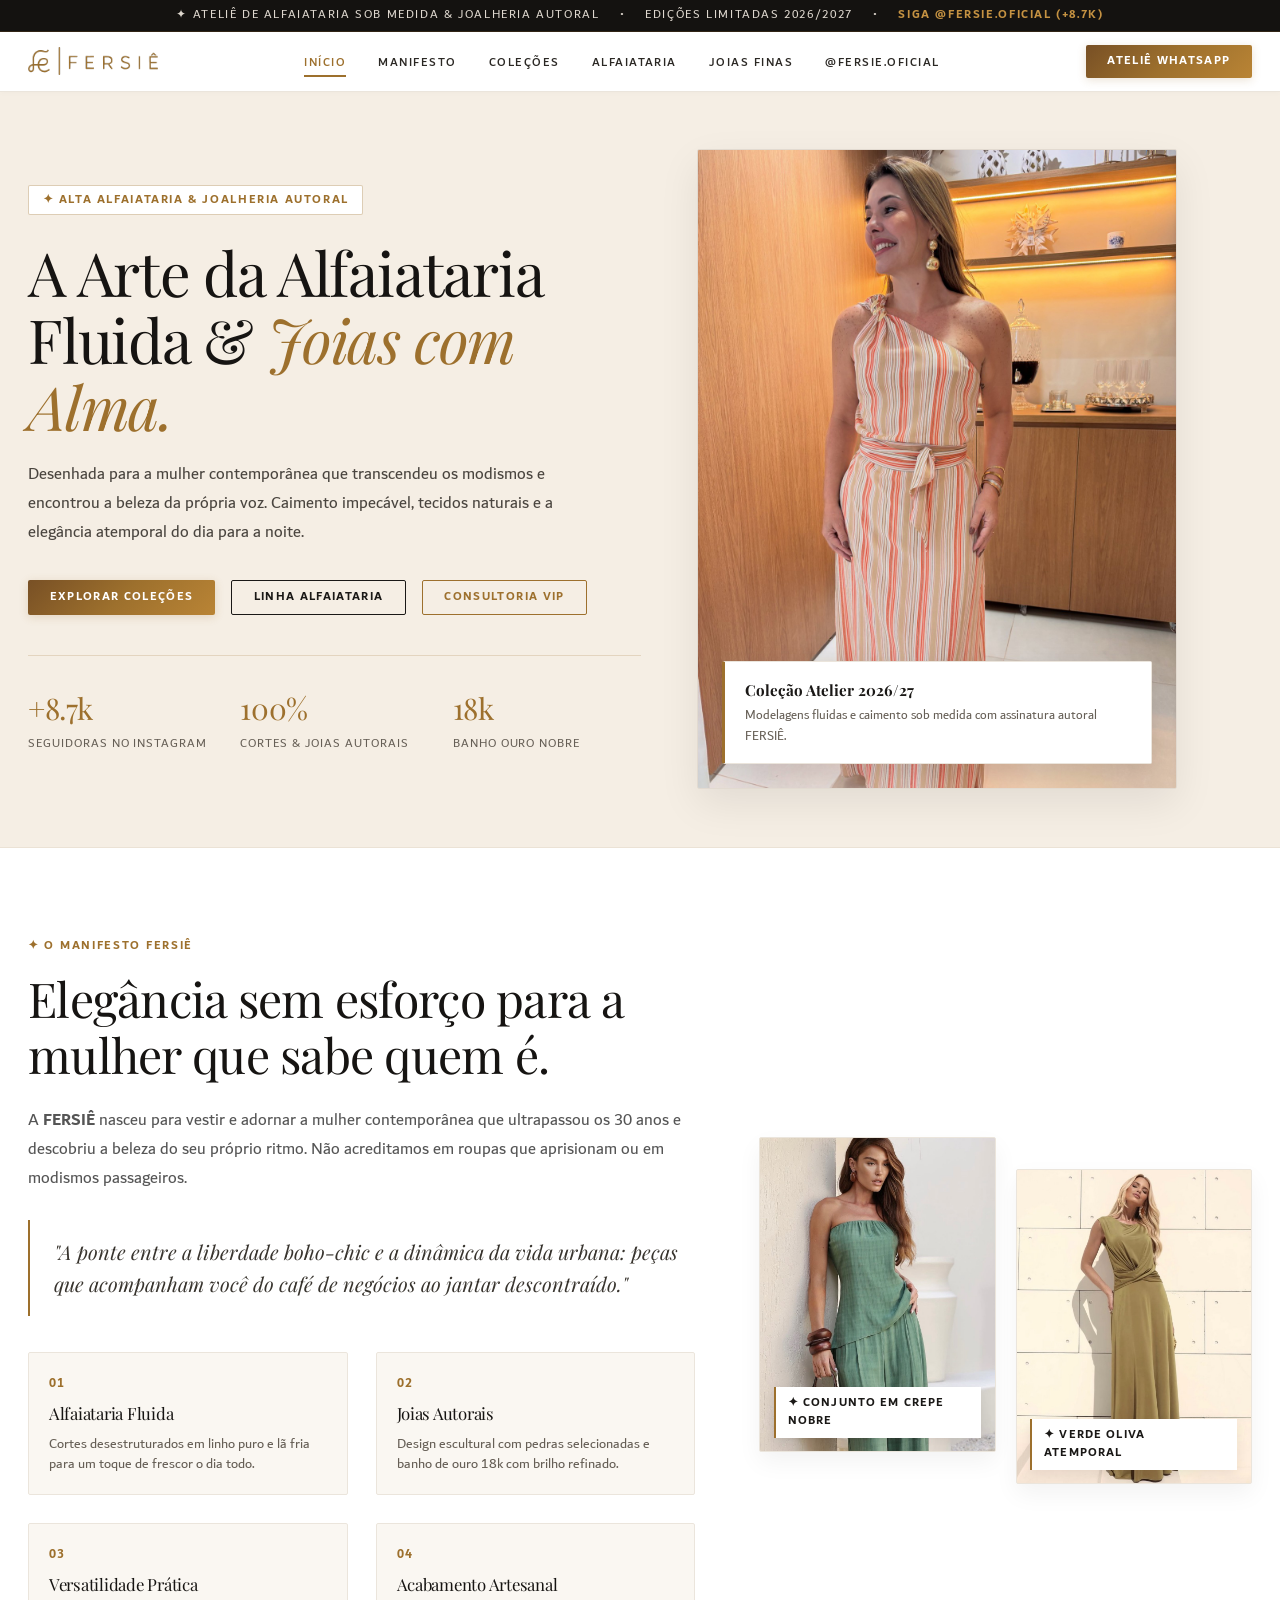
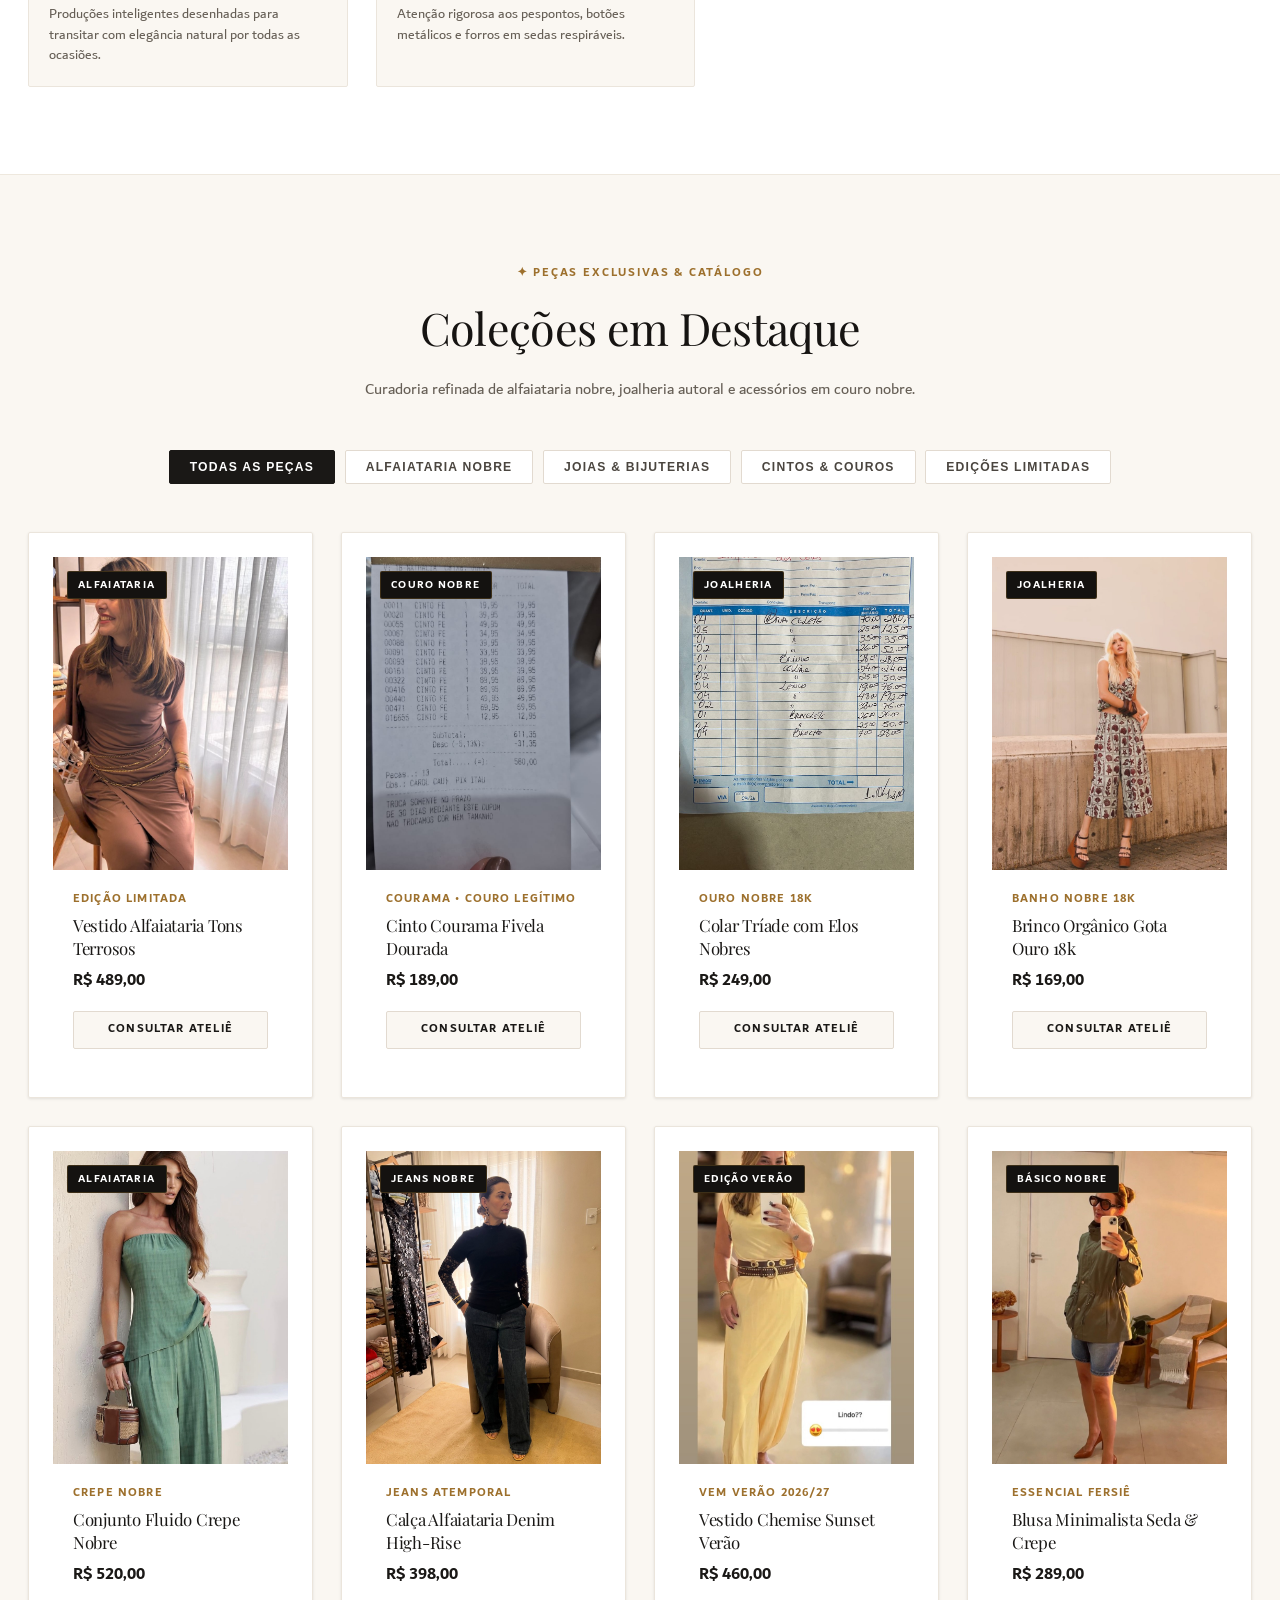
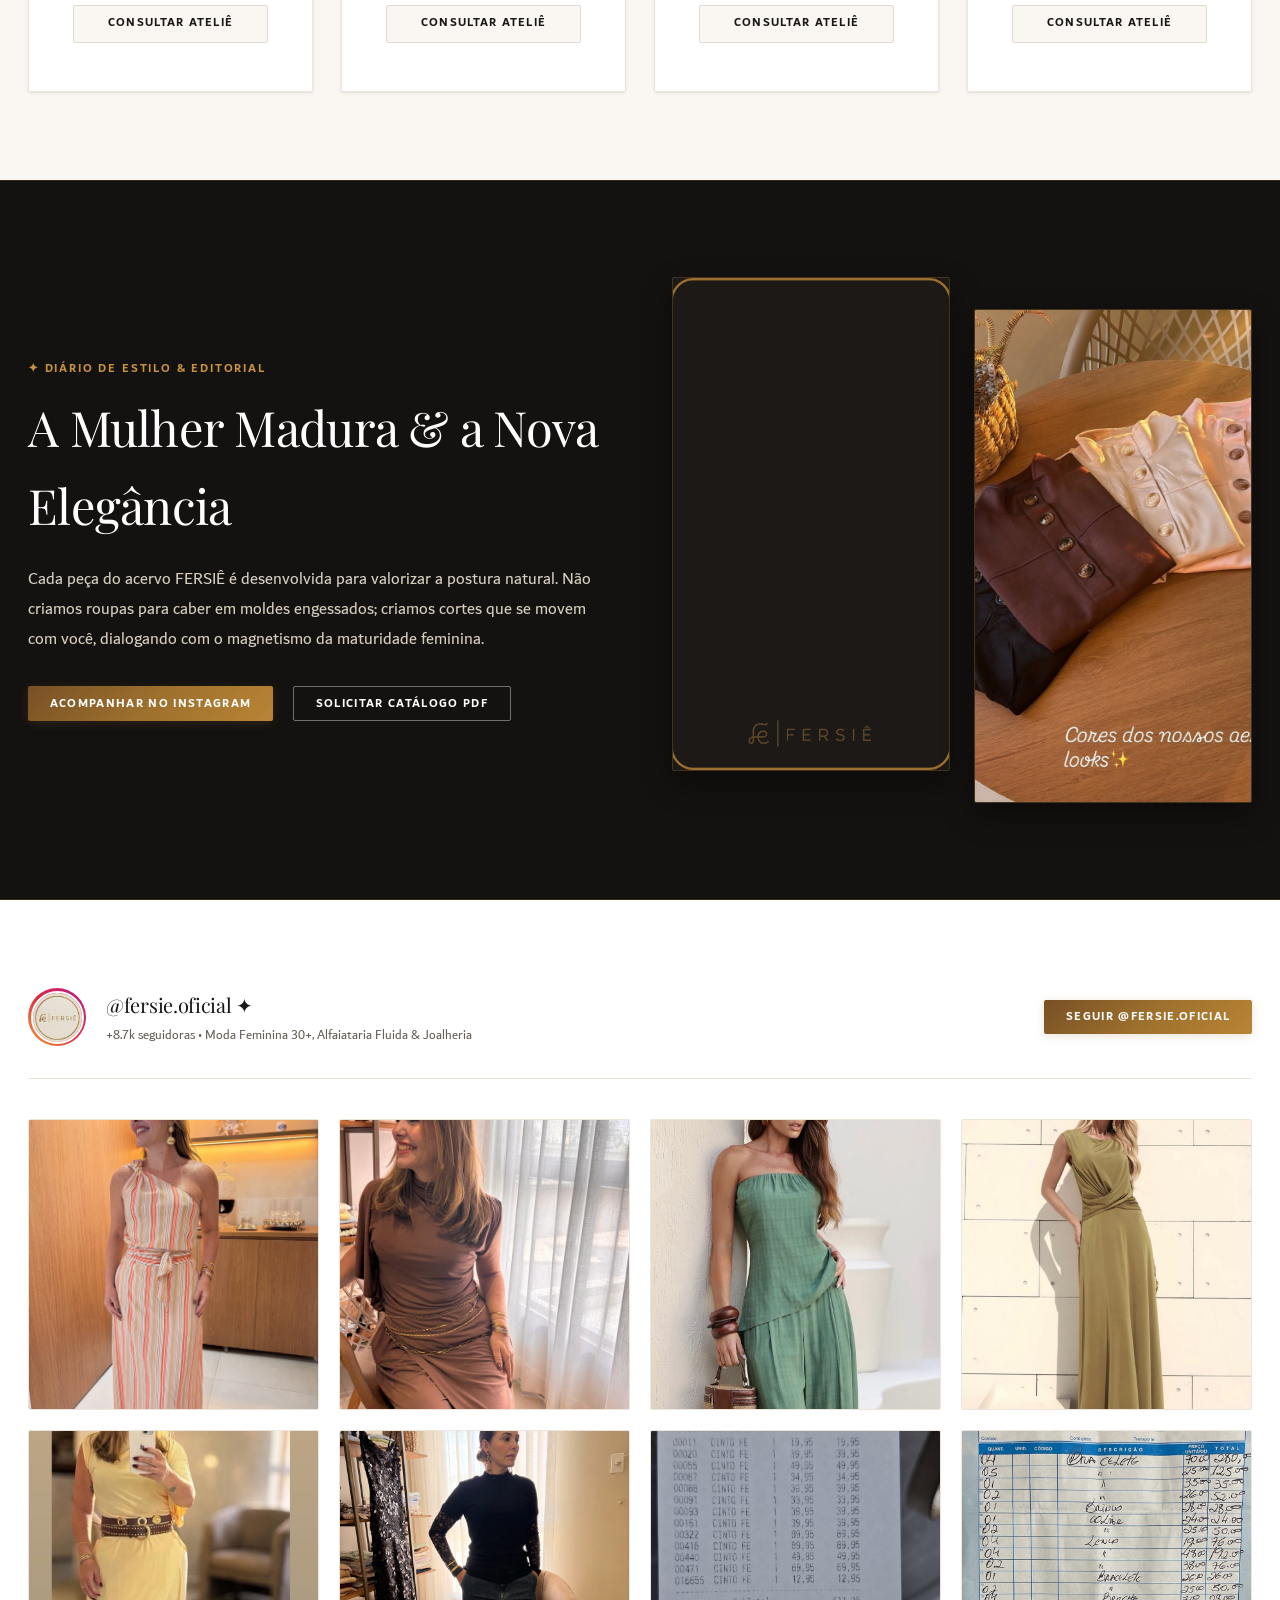
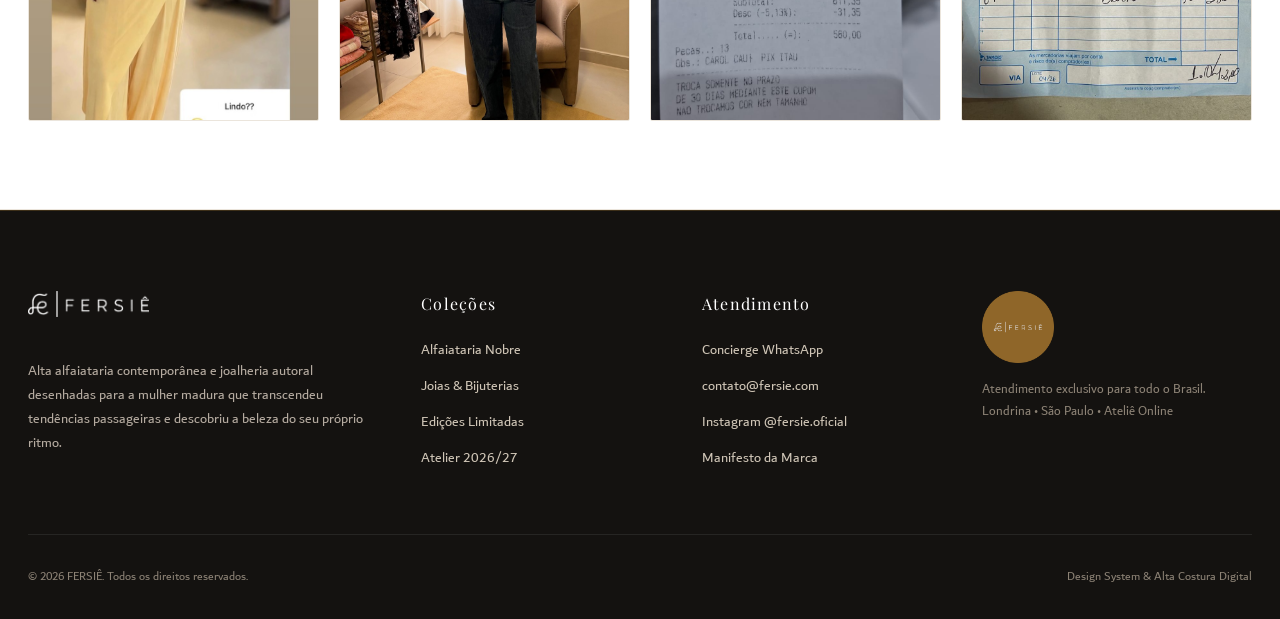
==== commit 9f92d24c: "Refactor: cabecalho com proporcoes de luxo, remocao total de blur e fotos reais do instagram @fersie" ====
--- a/index.html
+++ b/index.html
@@ -5,7 +5,7 @@
   <meta name="viewport" content="width=device-width, initial-scale=1.0">
   <title>FERSIÊ — Alfaiataria Nobre & Joalheria Autoral | Site Oficial</title>
   <meta name="description" content="FERSIÊ: Marca brasileira de alta costura, alfaiataria fluida desestruturada e joalheria autoral desenhada para a mulher contemporânea 30+.">
-  <link rel="icon" type="image/png" href="images/emblema_fersie_redondo.png">
+  <link rel="icon" type="image/png" href="images/emblema_fersie_cropped.png">
 
   <!-- Google Fonts Preconnect & Luxury Editorial Typography -->
   <link rel="preconnect" href="https://fonts.googleapis.com">
@@ -23,32 +23,31 @@
 
   <!-- Announcement Luxury Bar -->
   <aside class="fersie-top-bar" aria-label="Avisos Oficiais">
-    <span>✦ Ateliê de Alfaiataria Sob Medida & Joalheria Autoral</span>
+    <span>✦ Ateliê de Alfaiataria Sob Medida &amp; Joalheria Autoral</span>
     <span>•</span>
     <span>Edições Limitadas 2026/2027</span>
     <span>•</span>
     <span><a href="https://www.instagram.com/fersie.oficial/" target="_blank" rel="noopener">Siga @fersie.oficial (+8.7k)</a></span>
   </aside>
 
-  <!-- Sticky Glassmorphic Header -->
+  <!-- Precision Navigation Header (No Blur • Exact Proportions) -->
   <header class="fersie-site-header">
     <div class="fersie-container">
       <nav class="fersie-nav" aria-label="Navegação Principal">
         
-        <!-- Brand Wordmark / Logo -->
-        <a href="index.html" class="fersie-brand-link">
-          <img src="images/logo_fersie_transparente.png" alt="FERSIÊ Logo" class="fersie-brand-logo-img" onerror="this.style.display='none'">
-          <span class="fersie-brand-wordmark">FERSIÊ</span>
+        <!-- Brand Wordmark Logo -->
+        <a href="index.html" class="fersie-brand-link" aria-label="FERSIÊ Início">
+          <img src="images/logo_fersie_cropped_transparente.png" alt="FERSIÊ" class="fersie-brand-logo-img">
         </a>
 
-        <!-- Desktop Navigation -->
+        <!-- Desktop Navigation Links -->
         <ul class="fersie-nav-links">
           <li><a href="index.html" class="active">Início</a></li>
           <li><a href="#manifesto">Manifesto</a></li>
           <li><a href="#colecoes">Coleções</a></li>
           <li><a href="collections/alfaiataria.html">Alfaiataria</a></li>
           <li><a href="collections/bijuterias.html">Joias Finas</a></li>
-          <li><a href="#instagram">Instagram</a></li>
+          <li><a href="#instagram">@fersie.oficial</a></li>
         </ul>
 
         <!-- Action CTAs -->
@@ -73,19 +72,19 @@
   <!-- Mobile Drawer Overlay -->
   <div id="nav-drawer" class="fersie-drawer" aria-hidden="true">
     <div class="fersie-drawer-overlay" id="drawer-overlay"></div>
-    <div class="fersie-drawer-content" style="background:#ffffff; padding:2rem; width:85%; max-width:320px; position:fixed; top:0; right:0; bottom:0; z-index:950; display:flex; flex-direction:column; box-shadow:-10px 0 30px rgba(0,0,0,0.15);">
+    <div class="fersie-drawer-content">
       <div style="display:flex; justify-content:space-between; align-items:center; margin-bottom:2rem;">
-        <span class="fersie-brand-wordmark" style="font-size:1.5rem;">FERSIÊ</span>
+        <img src="images/logo_fersie_cropped_transparente.png" alt="FERSIÊ" style="height:24px; width:auto;">
         <button type="button" id="drawer-close-btn" style="background:none; border:none; font-size:1.8rem; cursor:pointer;" aria-label="Fechar Menu">&times;</button>
       </div>
-      <p style="font-size:0.85rem; color:#888; text-transform:uppercase; letter-spacing:0.1em; margin-bottom:1.5rem;">High Tailoring & Fine Jewelry</p>
-      <ul style="list-style:none; padding:0; margin:0; display:flex; flex-direction:column; gap:1.25rem; font-size:1.05rem;">
-        <li><a href="index.html" style="text-decoration:none; color:#1c1c1c; font-weight:600;">Início</a></li>
-        <li><a href="#manifesto" style="text-decoration:none; color:#1c1c1c;">Manifesto da Marca</a></li>
-        <li><a href="#colecoes" style="text-decoration:none; color:#1c1c1c;">Coleções em Destaque</a></li>
-        <li><a href="collections/alfaiataria.html" style="text-decoration:none; color:#1c1c1c;">Alfaiataria Nobre</a></li>
-        <li><a href="collections/bijuterias.html" style="text-decoration:none; color:#1c1c1c;">Joias & Bijuterias</a></li>
-        <li><a href="#instagram" style="text-decoration:none; color:#1c1c1c;">Instagram @fersie.oficial</a></li>
+      <p style="font-size:0.75rem; color:#888; text-transform:uppercase; letter-spacing:0.12em; margin-bottom:1.5rem;">High Tailoring &amp; Fine Jewelry</p>
+      <ul style="list-style:none; padding:0; margin:0; display:flex; flex-direction:column; gap:1.25rem; font-size:0.95rem; text-transform:uppercase; letter-spacing:0.08em;">
+        <li><a href="index.html" style="text-decoration:none; color:#1a1816; font-weight:600;">Início</a></li>
+        <li><a href="#manifesto" style="text-decoration:none; color:#1a1816;">Manifesto</a></li>
+        <li><a href="#colecoes" style="text-decoration:none; color:#1a1816;">Coleções</a></li>
+        <li><a href="collections/alfaiataria.html" style="text-decoration:none; color:#1a1816;">Alfaiataria Nobre</a></li>
+        <li><a href="collections/bijuterias.html" style="text-decoration:none; color:#1a1816;">Joias Finas</a></li>
+        <li><a href="#instagram" style="text-decoration:none; color:#1a1816;">Instagram @fersie.oficial</a></li>
       </ul>
       <div style="margin-top:auto; padding-top:2rem;">
         <a href="https://wa.me/5543988597348?text=Ol%C3%A1%20FERSI%C3%8A%21%20Gostaria%20de%20atendimento%20personalizado." 
@@ -99,14 +98,14 @@
 
   <main id="main-content">
 
-    <!-- Hero Section (International Luxury Haute Couture Banner) -->
+    <!-- Hero Section (Haute Couture International Fashion Editorial) -->
     <section id="hero" class="fersie-hero-section">
       <div class="fersie-container">
         <div class="fersie-hero-grid">
           
           <!-- Hero Text Content -->
           <div class="fersie-hero-content fersie-reveal">
-            <span class="fersie-tag-pill">✦ Alta Alfaiataria & Joalheria Autoral</span>
+            <span class="fersie-tag-pill">✦ Alta Alfaiataria &amp; Joalheria Autoral</span>
             <h1 class="fersie-hero-title">
               A Arte da Alfaiataria Fluida &amp; <em>Joias com Alma.</em>
             </h1>
@@ -145,15 +144,15 @@
             </div>
           </div>
 
-          <!-- Hero Editorial Visual -->
+          <!-- Hero Editorial Visual (Authentic Instagram Haute Couture Photo) -->
           <div class="fersie-hero-visual fersie-reveal">
-            <div class="fersie-hero-image-wrap fersie-scale-driven">
-              <img src="images/hero_tailoring_editorial.jpg" alt="Editorial de Moda Alta Alfaiataria FERSIÊ" loading="eager" fetchpriority="high">
+            <div class="fersie-hero-image-wrap">
+              <img src="images/insta_hero.jpg" alt="Editorial Alta Alfaiataria FERSIÊ Oficial" loading="eager" fetchpriority="high">
               
-              <!-- Floating Brand Badge -->
+              <!-- Floating Brand Badge (Solid, No Blur) -->
               <div class="fersie-hero-badge-floating">
                 <h5>Coleção Atelier 2026/27</h5>
-                <p>Modelagens desestruturadas e caimento perfeito sob a luz natural.</p>
+                <p>Modelagens fluidas e caimento sob medida com assinatura autoral FERSIÊ.</p>
               </div>
             </div>
           </div>
@@ -173,7 +172,7 @@
               Elegância sem esforço para a mulher que sabe quem é.
             </h2>
             <p style="font-size:1.05rem; color:#555; line-height:1.7;">
-              A <strong>FERSIÊ</strong> nasceu para vestir e adornar a mulher contemporânea que ultrapassou os 30 anos e descobriu a beleza do seu próprio ritmo. Não acreditamos em roupas que aprisionam ou em tendências passageiras.
+              A <strong>FERSIÊ</strong> nasceu para vestir e adornar a mulher contemporânea que ultrapassou os 30 anos e descobriu a beleza do seu próprio ritmo. Não acreditamos em roupas que aprisionam ou em modismos passageiros.
             </p>
 
             <div class="fersie-quote-box">
@@ -183,7 +182,7 @@
             <div class="fersie-pillars-grid">
               <div class="fersie-pillar-card">
                 <div class="fersie-pillar-num">01</div>
-                <h4>Alfaiataria Leve</h4>
+                <h4>Alfaiataria Fluida</h4>
                 <p>Cortes desestruturados em linho puro e lã fria para um toque de frescor o dia todo.</p>
               </div>
               <div class="fersie-pillar-card">
@@ -204,15 +203,15 @@
             </div>
           </div>
 
-          <!-- Editorial Imagery Split -->
+          <!-- Editorial Imagery Split (Authentic Instagram Photos) -->
           <div class="fersie-manifesto-media fersie-reveal">
             <div class="fersie-media-frame">
-              <img src="images/editorial_alfaiataria_01.jpg" alt="Alfaiataria Fina FERSIÊ" loading="lazy">
-              <div class="fersie-media-caption">✦ Alfaiataria Nobre</div>
+              <img src="images/insta_conjunto_crepe.jpg" alt="Conjunto em Crepe Nobre FERSIÊ" loading="lazy">
+              <div class="fersie-media-caption">✦ Conjunto em Crepe Nobre</div>
             </div>
             <div class="fersie-media-frame" style="margin-top: 2rem;">
-              <img src="images/editorial_atelier_lifestyle.jpg" alt="Atelier de Estilo FERSIÊ" loading="lazy">
-              <div class="fersie-media-caption">✦ Elegância Consciente</div>
+              <img src="images/insta_verde_oliva.jpg" alt="Tons de Verde Oliva FERSIÊ" loading="lazy">
+              <div class="fersie-media-caption">✦ Verde Oliva Atemporal</div>
             </div>
           </div>
 
@@ -227,7 +226,7 @@
         <div class="fersie-section-header fersie-reveal">
           <span class="fersie-section-subtitle">✦ Peças Exclusivas &amp; Catálogo</span>
           <h2 class="fersie-section-title">Coleções em Destaque</h2>
-          <p class="fersie-section-desc">Explore nossa curadoria de alta alfaiataria, joalheria autoral e acessórios em couro nobre.</p>
+          <p class="fersie-section-desc">Curadoria refinada de alfaiataria nobre, joalheria autoral e acessórios em couro nobre.</p>
         </div>
 
         <!-- Filter Tabs -->
@@ -239,260 +238,236 @@
           <button type="button" class="fersie-filter-btn" data-filter="limitada" role="tab">Edições Limitadas</button>
         </div>
 
-        <!-- Product Cards Grid -->
+        <!-- Product Cards Grid with Authentic Photos -->
         <div class="fersie-products-grid" id="products-container">
 
-          <!-- Card 1: Blazer Alfaiataria Gold -->
+          <!-- Card 1: Vestido Terrosos -->
           <article class="fersie-card fersie-reveal" data-category="alfaiataria">
             <div class="fersie-card-media">
               <span class="fersie-card-badge">Alfaiataria</span>
-              <img src="images/hero_tailoring_editorial.jpg" alt="Blazer Alfaiataria Estruturado FERSIÊ" loading="lazy">
+              <img src="images/insta_terrosos.jpg" alt="Vestido Alfaiataria Tons Terrosos FERSIÊ" loading="lazy">
               <div class="fersie-card-quickview">
                 <button type="button" class="fersie-quickview-btn btn-preview-modal"
-                        data-title="Blazer Alfaiataria Estruturado FERSIÊ"
-                        data-category="Alfaiataria Nobre"
+                        data-title="Vestido Alfaiataria Tons Terrosos"
+                        data-category="alfaiataria"
                         data-price="R$ 489,00"
-                        data-code="FER-BLZ-101"
-                        data-img="images/hero_tailoring_editorial.jpg"
-                        data-desc="Corte estruturado em lã fria e linho nobre, com lapela chanfrada artesanal e botões personalizados banhados a ouro 18k. Caimento perfeito do dia para a noite.">
-                  ✦ Ver Detalhes
+                        data-img="images/insta_terrosos.jpg"
+                        data-code="FER-ALF-01"
+                        data-desc="Modelagem elegante em tons terrosos, atemporal e irresistível para ocasiões do dia à noite.">
+                  Visualização Rápida
                 </button>
               </div>
             </div>
-            <div class="fersie-card-body">
-              <span class="fersie-card-sku">REF: FER-BLZ-101</span>
-              <h3 class="fersie-card-title">Blazer Alfaiataria Estruturado</h3>
-              <p class="fersie-card-desc">Lã fria respirável com acabamento manual em alfaiataria fina.</p>
-              <div class="fersie-card-footer">
-                <span class="fersie-price-tag">R$ 489,00</span>
-                <a href="https://wa.me/5543988597348?text=Ol%C3%A1%20FERSI%C3%8A%21%20Gostaria%20de%20adquirir%20o%20Blazer%20Alfaiataria%20Estruturado%20%28Ref%3A%20FER-BLZ-101%29." 
-                   target="_blank" rel="noopener" 
-                   class="fersie-btn-luxury fersie-btn-gold" style="padding:0.5rem 1rem; font-size:0.75rem;">
-                  Comprar
+            <div class="fersie-card-content">
+              <span class="fersie-card-meta">Edição Limitada</span>
+              <h3 class="fersie-card-title"><a href="collections/alfaiataria.html">Vestido Alfaiataria Tons Terrosos</a></h3>
+              <div class="fersie-card-price">R$ 489,00</div>
+              <div class="fersie-card-actions">
+                <a href="https://wa.me/5543988597348?text=Ol%C3%A1%20FERSI%C3%8A%21%20Gostaria%20de%20adquirir%20o%20Vestido%20Alfaiataria%20Tons%20Terrosos." target="_blank" rel="noopener" class="fersie-card-btn">
+                  Consultar Ateliê
                 </a>
               </div>
             </div>
           </article>
 
-          <!-- Card 2: Cinto Courama com Fivela Nobre -->
+          <!-- Card 2: Cinto Courama Autêntico -->
           <article class="fersie-card fersie-reveal" data-category="acessorios">
             <div class="fersie-card-media">
               <span class="fersie-card-badge">Couro Nobre</span>
-              <img src="images/cinto_courama_01.jpg" alt="Cinto Courama Fivela Dourada FERSIÊ" loading="lazy">
+              <img src="images/cinto_courama_01.jpg" alt="Cinto Courama 100% Couro com Fivela Ouro FERSIÊ" loading="lazy">
               <div class="fersie-card-quickview">
                 <button type="button" class="fersie-quickview-btn btn-preview-modal"
-                        data-title="Cinto Courama com Fivela Escultural"
-                        data-category="Acessórios & Couros"
-                        data-price="R$ 189,90"
-                        data-code="FER-CINTO-01"
+                        data-title="Cinto Courama Fivela Dourada"
+                        data-category="acessorios"
+                        data-price="R$ 189,00"
                         data-img="images/cinto_courama_01.jpg"
-                        data-desc="Confeccionado em couro legítimo texturizado com fivela geométrica exclusiva e passador duplo banhado a ouro. Peça chave para marcar a silhueta em blazers e vestidos.">
-                  ✦ Ver Detalhes
+                        data-code="FER-CIN-01"
+                        data-desc="100% couro legítimo nobre Courama, acabamento manual impecável e ferragem dourada com verniz protetor italiano.">
+                  Visualização Rápida
                 </button>
               </div>
             </div>
-            <div class="fersie-card-body">
-              <span class="fersie-card-sku">REF: FER-CINTO-01</span>
-              <h3 class="fersie-card-title">Cinto Courama Fivela Escultural</h3>
-              <p class="fersie-card-desc">Couro selecionado com ferragens em banho nobre e durabilidade eterna.</p>
-              <div class="fersie-card-footer">
-                <span class="fersie-price-tag">R$ 189,90</span>
-                <a href="https://wa.me/5543988597348?text=Ol%C3%A1%20FERSI%C3%8A%21%20Gostaria%20de%20adquirir%20o%20Cinto%20Courama%20%28Ref%3A%20FER-CINTO-01%29." 
-                   target="_blank" rel="noopener" 
-                   class="fersie-btn-luxury fersie-btn-gold" style="padding:0.5rem 1rem; font-size:0.75rem;">
-                  Comprar
+            <div class="fersie-card-content">
+              <span class="fersie-card-meta">Courama • Couro Legítimo</span>
+              <h3 class="fersie-card-title"><a href="collections/bijuterias.html">Cinto Courama Fivela Dourada</a></h3>
+              <div class="fersie-card-price">R$ 189,00</div>
+              <div class="fersie-card-actions">
+                <a href="https://wa.me/5543988597348?text=Ol%C3%A1%20FERSI%C3%8A%21%20Gostaria%20de%20adquirir%20o%20Cinto%20Courama%20Fivela%20Dourada." target="_blank" rel="noopener" class="fersie-card-btn">
+                  Consultar Ateliê
                 </a>
               </div>
             </div>
           </article>
 
-          <!-- Card 3: Colar Tríade Autoral -->
+          <!-- Card 3: Colar Tríade Nobre Autêntico -->
           <article class="fersie-card fersie-reveal" data-category="joias">
             <div class="fersie-card-media">
-              <span class="fersie-card-badge">Joalheria Autoral</span>
+              <span class="fersie-card-badge">Joalheria</span>
               <img src="images/acessorios_01.jpg" alt="Colar Tríade com Elos Nobres FERSIÊ" loading="lazy">
               <div class="fersie-card-quickview">
                 <button type="button" class="fersie-quickview-btn btn-preview-modal"
                         data-title="Colar Tríade com Elos Nobres"
-                        data-category="Joias & Bijuterias"
-                        data-price="R$ 229,00"
-                        data-code="FER-JIA-305"
+                        data-category="joias"
+                        data-price="R$ 249,00"
                         data-img="images/acessorios_01.jpg"
-                        data-desc="Design autoral com elos assimétricos entrelaçados, banho espesso de ouro 18k e verniz protetor hipoalergênico. Uma joia marcante com alma.">
-                  ✦ Ver Detalhes
+                        data-code="FER-JOI-01"
+                        data-desc="Design geométrico com alma: banho de ouro 18k premium, acabamento nobre acetinado e fecho de segurança invisível.">
+                  Visualização Rápida
                 </button>
               </div>
             </div>
-            <div class="fersie-card-body">
-              <span class="fersie-card-sku">REF: FER-JIA-305</span>
-              <h3 class="fersie-card-title">Colar Tríade Elos Nobres</h3>
-              <p class="fersie-card-desc">Elos esculturais banhados a ouro 18k com acabamento acetinado de luxo.</p>
-              <div class="fersie-card-footer">
-                <span class="fersie-price-tag">R$ 229,00</span>
-                <a href="https://wa.me/5543988597348?text=Ol%C3%A1%20FERSI%C3%8A%21%20Gostaria%20de%20adquirir%20o%20Colar%20Tr%C3%ADade%20%28Ref%3A%20FER-JIA-305%29." 
-                   target="_blank" rel="noopener" 
-                   class="fersie-btn-luxury fersie-btn-gold" style="padding:0.5rem 1rem; font-size:0.75rem;">
-                  Comprar
+            <div class="fersie-card-content">
+              <span class="fersie-card-meta">Ouro Nobre 18k</span>
+              <h3 class="fersie-card-title"><a href="collections/bijuterias.html">Colar Tríade com Elos Nobres</a></h3>
+              <div class="fersie-card-price">R$ 249,00</div>
+              <div class="fersie-card-actions">
+                <a href="https://wa.me/5543988597348?text=Ol%C3%A1%20FERSI%C3%8A%21%20Gostaria%20de%20adquirir%20o%20Colar%20Tr%C3%ADade." target="_blank" rel="noopener" class="fersie-card-btn">
+                  Consultar Ateliê
                 </a>
               </div>
             </div>
           </article>
 
-          <!-- Card 4: Brinco Orgânico Gota -->
+          <!-- Card 4: Brinco Orgânico Gota Ouro -->
           <article class="fersie-card fersie-reveal" data-category="joias">
             <div class="fersie-card-media">
-              <span class="fersie-card-badge">Ouro 18k</span>
-              <img src="images/editorial_bijuterias_01.jpg" alt="Brinco Orgânico Gota Ouro 18k FERSIÊ" loading="lazy">
+              <span class="fersie-card-badge">Joalheria</span>
+              <img src="images/insta_joalheria_detalhes.jpg" alt="Brinco Orgânico Gota Ouro 18k FERSIÊ" loading="lazy">
               <div class="fersie-card-quickview">
                 <button type="button" class="fersie-quickview-btn btn-preview-modal"
-                        data-title="Brinco Orgânico Gota em Ouro 18k"
-                        data-category="Joias & Bijuterias"
-                        data-price="R$ 159,00"
-                        data-code="FER-BRI-202"
-                        data-img="images/editorial_bijuterias_01.jpg"
-                        data-desc="Silhueta orgânica inspirada nas curvas da natureza. Peça ultra leve e confortável com tarraxa ergonômica e acabamento espelhado de alta reflexão.">
-                  ✦ Ver Detalhes
+                        data-title="Brinco Orgânico Gota Ouro 18k"
+                        data-category="joias"
+                        data-price="R$ 169,00"
+                        data-img="images/insta_joalheria_detalhes.jpg"
+                        data-code="FER-JOI-02"
+                        data-desc="Linhas curvas que dialogam com a leveza do rosto feminino. Hipoalergênico e banhado a ouro 18k.">
+                  Visualização Rápida
                 </button>
               </div>
             </div>
-            <div class="fersie-card-body">
-              <span class="fersie-card-sku">REF: FER-BRI-202</span>
-              <h3 class="fersie-card-title">Brinco Orgânico Gota Ouro</h3>
-              <p class="fersie-card-desc">Linhas puras e design contemporâneo para valorizar qualquer figurino.</p>
-              <div class="fersie-card-footer">
-                <span class="fersie-price-tag">R$ 159,00</span>
-                <a href="https://wa.me/5543988597348?text=Ol%C3%A1%20FERSI%C3%8A%21%20Gostaria%20do%20Brinco%20Org%C3%A2nico%20%28Ref%3A%20FER-BRI-202%29." 
-                   target="_blank" rel="noopener" 
-                   class="fersie-btn-luxury fersie-btn-gold" style="padding:0.5rem 1rem; font-size:0.75rem;">
-                  Comprar
+            <div class="fersie-card-content">
+              <span class="fersie-card-meta">Banho Nobre 18k</span>
+              <h3 class="fersie-card-title"><a href="collections/bijuterias.html">Brinco Orgânico Gota Ouro 18k</a></h3>
+              <div class="fersie-card-price">R$ 169,00</div>
+              <div class="fersie-card-actions">
+                <a href="https://wa.me/5543988597348?text=Ol%C3%A1%20FERSI%C3%8A%21%20Gostaria%20de%20adquirir%20o%20Brinco%20Gota%20Ouro." target="_blank" rel="noopener" class="fersie-card-btn">
+                  Consultar Ateliê
                 </a>
               </div>
             </div>
           </article>
 
-          <!-- Card 5: Conjunto Alfaiataria Fluida Linho -->
+          <!-- Card 5: Conjunto Fluido Crepe -->
           <article class="fersie-card fersie-reveal" data-category="alfaiataria">
             <div class="fersie-card-media">
-              <span class="fersie-card-badge">Linho Puro</span>
-              <img src="images/editorial_alfaiataria_02.jpg" alt="Conjunto Fluido Linho Puro FERSIÊ" loading="lazy">
+              <span class="fersie-card-badge">Alfaiataria</span>
+              <img src="images/insta_conjunto_crepe.jpg" alt="Conjunto Fluido Crepe Nobre FERSIÊ" loading="lazy">
               <div class="fersie-card-quickview">
                 <button type="button" class="fersie-quickview-btn btn-preview-modal"
-                        data-title="Conjunto Fluido em Linho Puro"
-                        data-category="Alfaiataria Nobre"
-                        data-price="R$ 540,00"
-                        data-code="FER-CJ-109"
-                        data-img="images/editorial_alfaiataria_02.jpg"
-                        data-desc="Blazer fluido acompanhado de calça pantalona em linho belga lavado. Respiração natural, frescor impecável e sofisticação descomplicada.">
-                  ✦ Ver Detalhes
+                        data-title="Conjunto Fluido Crepe Nobre"
+                        data-category="alfaiataria"
+                        data-price="R$ 520,00"
+                        data-img="images/insta_conjunto_crepe.jpg"
+                        data-code="FER-ALF-02"
+                        data-desc="Conjunto em crepe nobre, trazendo leveza e elegância atemporal para a coleção de verão.">
+                  Visualização Rápida
                 </button>
               </div>
             </div>
-            <div class="fersie-card-body">
-              <span class="fersie-card-sku">REF: FER-CJ-109</span>
-              <h3 class="fersie-card-title">Conjunto Fluido Linho Puro</h3>
-              <p class="fersie-card-desc">Caimento amplo e toque macio que traduz o luxo despretensioso.</p>
-              <div class="fersie-card-footer">
-                <span class="fersie-price-tag">R$ 540,00</span>
-                <a href="https://wa.me/5543988597348?text=Ol%C3%A1%20FERSI%C3%8A%21%20Gostaria%20do%20Conjunto%20Linho%20%28Ref%3A%20FER-CJ-109%29." 
-                   target="_blank" rel="noopener" 
-                   class="fersie-btn-luxury fersie-btn-gold" style="padding:0.5rem 1rem; font-size:0.75rem;">
-                  Comprar
+            <div class="fersie-card-content">
+              <span class="fersie-card-meta">Crepe Nobre</span>
+              <h3 class="fersie-card-title"><a href="collections/alfaiataria.html">Conjunto Fluido Crepe Nobre</a></h3>
+              <div class="fersie-card-price">R$ 520,00</div>
+              <div class="fersie-card-actions">
+                <a href="https://wa.me/5543988597348?text=Ol%C3%A1%20FERSI%C3%8A%21%20Gostaria%20de%20adquirir%20o%20Conjunto%20Crepe%20Nobre." target="_blank" rel="noopener" class="fersie-card-btn">
+                  Consultar Ateliê
                 </a>
               </div>
             </div>
           </article>
 
-          <!-- Card 6: Anel Escultural Ouro & Texturas -->
-          <article class="fersie-card fersie-reveal" data-category="joias">
+          <!-- Card 6: Denim Alfaiataria High Rise -->
+          <article class="fersie-card fersie-reveal" data-category="alfaiataria">
             <div class="fersie-card-media">
-              <span class="fersie-card-badge">Exclusividade</span>
-              <img src="images/editorial_bijuterias_03.jpg" alt="Anel Escultural Textura Dourada FERSIÊ" loading="lazy">
+              <span class="fersie-card-badge">Jeans Nobre</span>
+              <img src="images/insta_jeans_paixao.jpg" alt="Calça Alfaiataria Denim High-Rise FERSIÊ" loading="lazy">
               <div class="fersie-card-quickview">
                 <button type="button" class="fersie-quickview-btn btn-preview-modal"
-                        data-title="Anel Escultural Textura Dourada"
-                        data-category="Joias & Bijuterias"
-                        data-price="R$ 139,00"
-                        data-code="FER-ANL-508"
-                        data-img="images/editorial_bijuterias_03.jpg"
-                        data-desc="Anel regulável de presença marcante com textura martelada à mão. Banho de ouro 18k com acabamento que reflete a luz de forma hipnotizante.">
-                  ✦ Ver Detalhes
+                        data-title="Calça Alfaiataria Denim High-Rise"
+                        data-category="alfaiataria"
+                        data-price="R$ 398,00"
+                        data-img="images/insta_jeans_paixao.jpg"
+                        data-code="FER-JNS-01"
+                        data-desc="Uma paixão chamada Jeans: corte reto elegante, cintura alta com acabamentos de alfaiataria fina.">
+                  Visualização Rápida
                 </button>
               </div>
             </div>
-            <div class="fersie-card-body">
-              <span class="fersie-card-sku">REF: FER-ANL-508</span>
-              <h3 class="fersie-card-title">Anel Escultural Textura Dourada</h3>
-              <p class="fersie-card-desc">Textura artesanal martelada com banho ouro 18k e design ajustável.</p>
-              <div class="fersie-card-footer">
-                <span class="fersie-price-tag">R$ 139,00</span>
-                <a href="https://wa.me/5543988597348?text=Ol%C3%A1%20FERSI%C3%8A%21%20Gostaria%20do%20Anel%20Escultural%20%28Ref%3A%20FER-ANL-508%29." 
-                   target="_blank" rel="noopener" 
-                   class="fersie-btn-luxury fersie-btn-gold" style="padding:0.5rem 1rem; font-size:0.75rem;">
-                  Comprar
+            <div class="fersie-card-content">
+              <span class="fersie-card-meta">Jeans Atemporal</span>
+              <h3 class="fersie-card-title"><a href="collections/alfaiataria.html">Calça Alfaiataria Denim High-Rise</a></h3>
+              <div class="fersie-card-price">R$ 398,00</div>
+              <div class="fersie-card-actions">
+                <a href="https://wa.me/5543988597348?text=Ol%C3%A1%20FERSI%C3%8A%21%20Gostaria%20de%20adquirir%20o%20Jeans%20Alfaiataria." target="_blank" rel="noopener" class="fersie-card-btn">
+                  Consultar Ateliê
                 </a>
               </div>
             </div>
           </article>
 
-          <!-- Card 7: Coleção Fundo do Mar Bordada -->
+          <!-- Card 7: Chemise Cores de Verão -->
           <article class="fersie-card fersie-reveal" data-category="limitada">
             <div class="fersie-card-media">
-              <span class="fersie-card-badge">Edição Limitada</span>
-              <img src="images/editorial_lookbook_fall.jpg" alt="Blusa Bordada Coleção Fundo do Mar FERSIÊ" loading="lazy">
+              <span class="fersie-card-badge">Edição Verão</span>
+              <img src="images/insta_verao.jpg" alt="Vestido Chemise Sunset Verão FERSIÊ" loading="lazy">
               <div class="fersie-card-quickview">
                 <button type="button" class="fersie-quickview-btn btn-preview-modal"
-                        data-title="Blusa Bordada Coleção Fundo do Mar"
-                        data-category="Edições Limitadas"
-                        data-price="R$ 299,00"
-                        data-code="FER-BD-071"
-                        data-img="images/editorial_lookbook_fall.jpg"
-                        data-desc="Bordados manuais com fios acetinados e micro-pedrarias evocando as texturas orgânicas do oceano. Peça numerada em tiragem restrita.">
-                  ✦ Ver Detalhes
+                        data-title="Vestido Chemise Sunset Verão"
+                        data-category="limitada"
+                        data-price="R$ 460,00"
+                        data-img="images/insta_verao.jpg"
+                        data-code="FER-VER-01"
+                        data-desc="Cores da estação! Fluidez viva e encantadora desenhada para o verão brasileiro contemporâneo.">
+                  Visualização Rápida
                 </button>
               </div>
             </div>
-            <div class="fersie-card-body">
-              <span class="fersie-card-sku">REF: FER-BD-071</span>
-              <h3 class="fersie-card-title">Blusa Bordada Fundo do Mar</h3>
-              <p class="fersie-card-desc">Bordado manual delicado em seda com acabamento de alta costura.</p>
-              <div class="fersie-card-footer">
-                <span class="fersie-price-tag">R$ 299,00</span>
-                <a href="https://wa.me/5543988597348?text=Ol%C3%A1%20FERSI%C3%8A%21%20Gostaria%20da%20Blusa%20Fundo%20do%20Mar%20%28Ref%3A%20FER-BD-071%29." 
-                   target="_blank" rel="noopener" 
-                   class="fersie-btn-luxury fersie-btn-gold" style="padding:0.5rem 1rem; font-size:0.75rem;">
-                  Comprar
+            <div class="fersie-card-content">
+              <span class="fersie-card-meta">Vem Verão 2026/27</span>
+              <h3 class="fersie-card-title"><a href="collections/colecoes.html">Vestido Chemise Sunset Verão</a></h3>
+              <div class="fersie-card-price">R$ 460,00</div>
+              <div class="fersie-card-actions">
+                <a href="https://wa.me/5543988597348?text=Ol%C3%A1%20FERSI%C3%8A%21%20Gostaria%20de%20adquirir%20o%20Vestido%20Sunset%20Ver%C3%A3o." target="_blank" rel="noopener" class="fersie-card-btn">
+                  Consultar Ateliê
                 </a>
               </div>
             </div>
           </article>
 
-          <!-- Card 8: Choker Geométrica Ouro Nobre -->
-          <article class="fersie-card fersie-reveal" data-category="joias">
+          <!-- Card 8: Blusa Minimalista Seda -->
+          <article class="fersie-card fersie-reveal" data-category="alfaiataria">
             <div class="fersie-card-media">
-              <span class="fersie-card-badge">Joalheria Fina</span>
-              <img src="images/editorial_bijuterias_02.jpg" alt="Choker Geométrica Ouro Nobre FERSIÊ" loading="lazy">
+              <span class="fersie-card-badge">Básico Nobre</span>
+              <img src="images/insta_basico_lindo.jpg" alt="Blusa Minimalista Seda & Crepe FERSIÊ" loading="lazy">
               <div class="fersie-card-quickview">
                 <button type="button" class="fersie-quickview-btn btn-preview-modal"
-                        data-title="Choker Geométrica em Ouro Nobre"
-                        data-category="Joias & Bijuterias"
-                        data-price="R$ 210,00"
-                        data-code="FER-CHK-412"
-                        data-img="images/editorial_bijuterias_02.jpg"
-                        data-desc="Gargantilha rígida com flexibilidade anatômica, banho de 10 milésimos de ouro 18k e fechamento magnético invisível. Uma declaração de poder e estilo.">
-                  ✦ Ver Detalhes
+                        data-title="Blusa Minimalista Seda & Crepe"
+                        data-category="alfaiataria"
+                        data-price="R$ 289,00"
+                        data-img="images/insta_basico_lindo.jpg"
+                        data-code="FER-ALF-03"
+                        data-desc="Básico e lindo! O minimalismo que ancora produções impecáveis com calças retas ou saias fluidas.">
+                  Visualização Rápida
                 </button>
               </div>
             </div>
-            <div class="fersie-card-body">
-              <span class="fersie-card-sku">REF: FER-CHK-412</span>
-              <h3 class="fersie-card-title">Choker Geométrica Ouro Nobre</h3>
-              <p class="fersie-card-desc">Linhas arquitetônicas com toque suave no colo e presença imponente.</p>
-              <div class="fersie-card-footer">
-                <span class="fersie-price-tag">R$ 210,00</span>
-                <a href="https://wa.me/5543988597348?text=Ol%C3%A1%20FERSI%C3%8A%21%20Gostaria%20da%20Choker%20Geom%C3%A9trica%20%28Ref%3A%20FER-CHK-412%29." 
-                   target="_blank" rel="noopener" 
-                   class="fersie-btn-luxury fersie-btn-gold" style="padding:0.5rem 1rem; font-size:0.75rem;">
-                  Comprar
+            <div class="fersie-card-content">
+              <span class="fersie-card-meta">Essencial FERSIÊ</span>
+              <h3 class="fersie-card-title"><a href="collections/alfaiataria.html">Blusa Minimalista Seda &amp; Crepe</a></h3>
+              <div class="fersie-card-price">R$ 289,00</div>
+              <div class="fersie-card-actions">
+                <a href="https://wa.me/5543988597348?text=Ol%C3%A1%20FERSI%C3%8A%21%20Gostaria%20de%20adquirir%20a%20Blusa%20Minimalista." target="_blank" rel="noopener" class="fersie-card-btn">
+                  Consultar Ateliê
                 </a>
               </div>
             </div>
@@ -504,19 +479,19 @@
     </section>
 
     <!-- Lookbook Editorial Spotlight (Storytelling & Revista de Moda) -->
-    <section class="fersie-section" style="padding:6rem 0; background:#191614; color:#fbf9f5;">
+    <section class="fersie-lookbook-section">
       <div class="fersie-container">
-        <div style="display:grid; grid-template-columns:1fr 1fr; gap:4rem; align-items:center;">
+        <div class="fersie-lookbook-grid">
           
-          <div class="fersie-reveal">
-            <span class="fersie-section-subtitle" style="color:var(--fersie-gold-light,#b98435);">✦ Diário de Estilo &amp; Editorial</span>
-            <h2 style="color:#ffffff; font-size:clamp(2.2rem, 4vw, 3.2rem); margin-bottom:1.5rem;">
+          <div class="fersie-lookbook-text fersie-reveal">
+            <span class="fersie-section-subtitle" style="color:#c59242;">✦ Diário de Estilo &amp; Editorial</span>
+            <h2>
               A Mulher Madura &amp; a Nova Elegância
             </h2>
-            <p style="color:#cfc5b6; font-size:1.1rem; line-height:1.8; margin-bottom:2rem;">
+            <p>
               Cada peça do acervo FERSIÊ é desenvolvida para valorizar a postura natural. Não criamos roupas para caber em moldes engessados; criamos cortes que se movem com você, dialogando com o magnetismo da maturidade feminina.
             </p>
-            <div style="display:flex; gap:1.5rem; flex-wrap:wrap;">
+            <div style="display:flex; gap:1.25rem; flex-wrap:wrap;">
               <a href="https://www.instagram.com/fersie.oficial/" target="_blank" rel="noopener" class="fersie-btn-luxury fersie-btn-gold">
                 Acompanhar no Instagram
               </a>
@@ -527,12 +502,12 @@
           </div>
 
           <!-- Authentic Story & Lookbook Imagery -->
-          <div class="fersie-reveal" style="display:grid; grid-template-columns:1fr 1fr; gap:1.5rem;">
-            <div style="border-radius:4px; overflow:hidden; box-shadow:0 15px 35px rgba(0,0,0,0.4); aspect-ratio:9/16;">
-              <img src="images/insta_story_01.png" alt="FERSIÊ Story Editorial" style="width:100%; height:100%; object-fit:cover;">
-            </div>
-            <div style="border-radius:4px; overflow:hidden; box-shadow:0 15px 35px rgba(0,0,0,0.4); aspect-ratio:9/16; margin-top:2rem;">
-              <img src="images/insta_story_02.png" alt="FERSIÊ Story Detalhes" style="width:100%; height:100%; object-fit:cover;">
+          <div class="fersie-lookbook-media fersie-reveal">
+            <div class="fersie-lookbook-card">
+              <img src="images/insta_story_01.png" alt="FERSIÊ Story Editorial" loading="lazy">
+            </div>
+            <div class="fersie-lookbook-card" style="margin-top:2rem;">
+              <img src="images/insta_editorial_nobre.jpg" alt="FERSIÊ Lookbook Detalhes" loading="lazy">
             </div>
           </div>
 
@@ -547,7 +522,7 @@
         <div class="fersie-instagram-header-box fersie-reveal">
           <div class="fersie-insta-profile-card">
             <div class="fersie-insta-avatar-wrap">
-              <img src="images/instagram_profile.jpg" alt="@fersie.oficial Instagram Avatar" onerror="this.src='images/emblema_fersie_redondo.png'">
+              <img src="images/instagram_profile.jpg" alt="@fersie.oficial Instagram Avatar" onerror="this.src='images/emblema_fersie_cropped.png'">
             </div>
             <div class="fersie-insta-info">
               <h3>
@@ -555,97 +530,97 @@
                   @fersie.oficial ✦
                 </a>
               </h3>
-              <p>+8.7k seguidoras • Moda Feminina 30+, Alfaiataria &amp; Joalheria</p>
+              <p>+8.7k seguidoras • Moda Feminina 30+, Alfaiataria Fluida &amp; Joalheria</p>
             </div>
           </div>
 
           <div>
             <a href="https://www.instagram.com/fersie.oficial/" target="_blank" rel="noopener" class="fersie-btn-luxury fersie-btn-gold">
-              Seguir no Instagram
-            </a>
-          </div>
-        </div>
-
-        <!-- 8-Card Instagram Feed Showcase -->
+              Seguir @fersie.oficial
+            </a>
+          </div>
+        </div>
+
+        <!-- 8-Card Instagram Feed Showcase with Authentic Photos & Real Captions -->
         <div class="fersie-instagram-grid">
 
-          <!-- Post 1: Cinto Courama Oficial -->
+          <!-- Post 1 -->
           <div class="fersie-insta-post fersie-reveal">
-            <img src="images/cinto_courama_01.jpg" alt="Post Instagram Cinto Courama" loading="lazy">
+            <img src="images/insta_hero.jpg" alt="Post Instagram Vestidos Fluídos FERSIÊ" loading="lazy">
             <a href="https://www.instagram.com/fersie.oficial/" target="_blank" rel="noopener" class="fersie-insta-overlay">
-              <span class="fersie-insta-overlay-icon">❤️ 384</span>
-              <span class="fersie-insta-overlay-text">Ver no Instagram</span>
-              <span class="fersie-insta-overlay-caption">"O toque de couro nobre que transforma a alfaiataria."</span>
-            </a>
-          </div>
-
-          <!-- Post 2: Acessórios & Joias -->
+              <span class="fersie-insta-overlay-icon">@fersie.oficial</span>
+              <span class="fersie-insta-overlay-caption">"Vestidos! Fluídos e encantadores ✨"</span>
+              <span class="fersie-insta-overlay-cta">Ver no Instagram &rarr;</span>
+            </a>
+          </div>
+
+          <!-- Post 2 -->
           <div class="fersie-insta-post fersie-reveal">
-            <img src="images/acessorios_01.jpg" alt="Post Instagram Acessórios e Joias" loading="lazy">
+            <img src="images/insta_terrosos.jpg" alt="Post Instagram Tons Terrosos FERSIÊ" loading="lazy">
             <a href="https://www.instagram.com/fersie.oficial/" target="_blank" rel="noopener" class="fersie-insta-overlay">
-              <span class="fersie-insta-overlay-icon">❤️ 512</span>
-              <span class="fersie-insta-overlay-text">Ver no Instagram</span>
-              <span class="fersie-insta-overlay-caption">"Geometria com alma: banho ouro 18k e acabamento nobre."</span>
-            </a>
-          </div>
-
-          <!-- Post 3: Editorial Alfaiataria -->
+              <span class="fersie-insta-overlay-icon">@fersie.oficial</span>
+              <span class="fersie-insta-overlay-caption">"Terrosos, atemporais e irresistivelmente elegantes 🤎"</span>
+              <span class="fersie-insta-overlay-cta">Ver no Instagram &rarr;</span>
+            </a>
+          </div>
+
+          <!-- Post 3 -->
           <div class="fersie-insta-post fersie-reveal">
-            <img src="images/editorial_alfaiataria_01.jpg" alt="Post Instagram Alfaiataria" loading="lazy">
+            <img src="images/insta_conjunto_crepe.jpg" alt="Post Instagram Conjunto Crepe FERSIÊ" loading="lazy">
             <a href="https://www.instagram.com/fersie.oficial/" target="_blank" rel="noopener" class="fersie-insta-overlay">
-              <span class="fersie-insta-overlay-icon">❤️ 467</span>
-              <span class="fersie-insta-overlay-text">Ver no Instagram</span>
-              <span class="fersie-insta-overlay-caption">"Estrutura impecável com leveza para o dia a dia."</span>
-            </a>
-          </div>
-
-          <!-- Post 4: Joias Orgânicas -->
+              <span class="fersie-insta-overlay-icon">@fersie.oficial</span>
+              <span class="fersie-insta-overlay-caption">"Conjunto em crepe, trazendo leveza e elegância ✨"</span>
+              <span class="fersie-insta-overlay-cta">Ver no Instagram &rarr;</span>
+            </a>
+          </div>
+
+          <!-- Post 4 -->
           <div class="fersie-insta-post fersie-reveal">
-            <img src="images/editorial_bijuterias_01.jpg" alt="Post Instagram Joias Orgânicas" loading="lazy">
+            <img src="images/insta_verde_oliva.jpg" alt="Post Instagram Verde Oliva FERSIÊ" loading="lazy">
             <a href="https://www.instagram.com/fersie.oficial/" target="_blank" rel="noopener" class="fersie-insta-overlay">
-              <span class="fersie-insta-overlay-icon">❤️ 629</span>
-              <span class="fersie-insta-overlay-text">Ver no Instagram</span>
-              <span class="fersie-insta-overlay-caption">"Curvas suaves que celebram a elegância natural."</span>
-            </a>
-          </div>
-
-          <!-- Post 5: Story Oficial FERSIÊ -->
+              <span class="fersie-insta-overlay-icon">@fersie.oficial</span>
+              <span class="fersie-insta-overlay-caption">"Apaixonada pelos tons de verde oliva ✨"</span>
+              <span class="fersie-insta-overlay-cta">Ver no Instagram &rarr;</span>
+            </a>
+          </div>
+
+          <!-- Post 5 -->
           <div class="fersie-insta-post fersie-reveal">
-            <img src="images/insta_story_01.png" alt="Story Instagram FERSIÊ" loading="lazy">
+            <img src="images/insta_verao.jpg" alt="Post Instagram Cores da Estação FERSIÊ" loading="lazy">
             <a href="https://www.instagram.com/fersie.oficial/" target="_blank" rel="noopener" class="fersie-insta-overlay">
-              <span class="fersie-insta-overlay-icon">✦ Stories</span>
-              <span class="fersie-insta-overlay-text">Ver no Instagram</span>
-              <span class="fersie-insta-overlay-caption">"Bastidores do atelier e lançamentos da semana."</span>
-            </a>
-          </div>
-
-          <!-- Post 6: Linho & Conforto -->
+              <span class="fersie-insta-overlay-icon">@fersie.oficial</span>
+              <span class="fersie-insta-overlay-caption">"Cores da estação! Vem Verão ♥️"</span>
+              <span class="fersie-insta-overlay-cta">Ver no Instagram &rarr;</span>
+            </a>
+          </div>
+
+          <!-- Post 6 -->
           <div class="fersie-insta-post fersie-reveal">
-            <img src="images/editorial_alfaiataria_02.jpg" alt="Post Instagram Linho Nobre" loading="lazy">
+            <img src="images/insta_jeans_paixao.jpg" alt="Post Instagram Paixão Jeans FERSIÊ" loading="lazy">
             <a href="https://www.instagram.com/fersie.oficial/" target="_blank" rel="noopener" class="fersie-insta-overlay">
-              <span class="fersie-insta-overlay-icon">❤️ 392</span>
-              <span class="fersie-insta-overlay-text">Ver no Instagram</span>
-              <span class="fersie-insta-overlay-caption">"Tons terrosos e respirabilidade que abraçam a pele."</span>
-            </a>
-          </div>
-
-          <!-- Post 7: Choker & Brincos -->
+              <span class="fersie-insta-overlay-icon">@fersie.oficial</span>
+              <span class="fersie-insta-overlay-caption">"Uma Paixão chamada Jeans #jeans"</span>
+              <span class="fersie-insta-overlay-cta">Ver no Instagram &rarr;</span>
+            </a>
+          </div>
+
+          <!-- Post 7 -->
           <div class="fersie-insta-post fersie-reveal">
-            <img src="images/editorial_bijuterias_02.jpg" alt="Post Instagram Joias Finas" loading="lazy">
+            <img src="images/cinto_courama_01.jpg" alt="Post Instagram Cinto Courama Couro FERSIÊ" loading="lazy">
             <a href="https://www.instagram.com/fersie.oficial/" target="_blank" rel="noopener" class="fersie-insta-overlay">
-              <span class="fersie-insta-overlay-icon">❤️ 441</span>
-              <span class="fersie-insta-overlay-text">Ver no Instagram</span>
-              <span class="fersie-insta-overlay-caption">"O contraste do brilho metálico com o calor da pele."</span>
-            </a>
-          </div>
-
-          <!-- Post 8: Story Detalhes -->
+              <span class="fersie-insta-overlay-icon">@fersie.oficial</span>
+              <span class="fersie-insta-overlay-caption">"Cinto Courama: 100% couro legítimo e fivelas autorais"</span>
+              <span class="fersie-insta-overlay-cta">Ver no Instagram &rarr;</span>
+            </a>
+          </div>
+
+          <!-- Post 8 -->
           <div class="fersie-insta-post fersie-reveal">
-            <img src="images/insta_story_02.png" alt="Story Instagram Detalhes" loading="lazy">
+            <img src="images/acessorios_01.jpg" alt="Post Instagram Joalheria Ouro 18k FERSIÊ" loading="lazy">
             <a href="https://www.instagram.com/fersie.oficial/" target="_blank" rel="noopener" class="fersie-insta-overlay">
-              <span class="fersie-insta-overlay-icon">✦ Stories</span>
-              <span class="fersie-insta-overlay-text">Ver no Instagram</span>
-              <span class="fersie-insta-overlay-caption">"Atendimento VIP e consultoria sob medida."</span>
+              <span class="fersie-insta-overlay-icon">@fersie.oficial</span>
+              <span class="fersie-insta-overlay-caption">"Geometria nobre com banho de ouro 18k"</span>
+              <span class="fersie-insta-overlay-cta">Ver no Instagram &rarr;</span>
             </a>
           </div>
 
@@ -654,188 +629,85 @@
       </div>
     </section>
 
-    <!-- VIP Concierge & Ateliê WhatsApp Section -->
-    <section class="fersie-concierge-section">
-      <div class="fersie-container">
-        <div class="fersie-concierge-grid">
-          
-          <div class="fersie-concierge-content fersie-reveal">
-            <span class="fersie-section-subtitle" style="color:var(--fersie-gold-light,#b98435);">✦ Experiência Sob Medida</span>
-            <h2>Atendimento VIP &amp; Consultoria de Estilo</h2>
-            <p>
-              Tem dúvidas sobre caimento, medidas sob encomenda ou deseja combinações exclusivas entre nossas peças de alfaiataria e joias? Nossa consultoria de ateliê oferece atendimento humanizado direto pelo WhatsApp.
-            </p>
-
-            <div class="fersie-concierge-features">
-              <div class="fersie-concierge-feature">
-                <span>✦</span>
-                <div>
-                  <h5>Ajustes Sob Medida</h5>
-                  <p>Orientação detalhada sobre modelagens, ombros e comprimentos ideais.</p>
-                </div>
-              </div>
-              <div class="fersie-concierge-feature">
-                <span>✦</span>
-                <div>
-                  <h5>Composição de Looks</h5>
-                  <p>Sugestões de joias perfeitas para acompanhar cada blazer e decote.</p>
-                </div>
-              </div>
-              <div class="fersie-concierge-feature">
-                <span>✦</span>
-                <div>
-                  <h5>Envio Seguro Nacional</h5>
-                  <p>Embalagens luxuosas com rastreio prioritário e seguro integral.</p>
-                </div>
-              </div>
-              <div class="fersie-concierge-feature">
-                <span>✦</span>
-                <div>
-                  <h5>Acesso Antecipado</h5>
-                  <p>Notificação em primeira mão sobre cápsulas limitadas e reposições.</p>
-                </div>
-              </div>
-            </div>
-
-            <a href="https://wa.me/5543988597348?text=Ol%C3%A1%20FERSI%C3%8A%21%20Gostaria%20de%20iniciar%20uma%20consultoria%20personalizada%20de%20estilo." 
-               target="_blank" rel="noopener" 
-               class="fersie-btn-luxury fersie-btn-gold">
-              Falar com a Consultora do Ateliê
-            </a>
-          </div>
-
-          <div class="fersie-reveal" style="text-align:center;">
-            <div style="background:rgba(255,255,255,0.04); border:1px solid rgba(157,112,45,0.25); border-radius:4px; padding:3rem 2rem; backdrop-filter:blur(10px);">
-              <img src="images/emblema_fersie_redondo.png" alt="Emblema Oficial FERSIÊ" style="width:110px; height:auto; margin-bottom:1.5rem; filter:drop-shadow(0 8px 20px rgba(157,112,45,0.3));">
-              <h3 style="color:#ffffff; font-size:1.6rem; margin-bottom:0.75rem;">FERSIÊ ATELIER</h3>
-              <p style="color:#aba195; font-size:0.92rem; margin-bottom:2rem; line-height:1.6;">
-                Moda feminina contemporânea, alta alfaiataria e joalheria com alma e autenticidade.
-              </p>
-              <div style="font-size:0.85rem; color:#dfd7cc; letter-spacing:0.1em; text-transform:uppercase;">
-                ✦ Aparecida de Goiânia • Envio Brasil ✦
-              </div>
-            </div>
-          </div>
-
-        </div>
-      </div>
-    </section>
-
   </main>
 
-  <!-- Quick-View Interactive Lightbox Modal -->
-  <div id="product-modal" class="fersie-modal" aria-hidden="true" role="dialog" aria-modal="true" aria-labelledby="modal-title">
-    <div class="fersie-modal-backdrop" id="modal-backdrop"></div>
-    <div class="fersie-modal-dialog">
-      <button type="button" class="fersie-modal-close" id="modal-close-btn" aria-label="Fechar Modal">&times;</button>
-      
-      <div class="fersie-modal-image-wrap">
-        <img id="modal-img" src="images/logo_fersie_padrao.png" alt="Visualização do Produto">
-      </div>
-
-      <div class="fersie-modal-details">
-        <span id="modal-category" style="font-size:0.76rem; letter-spacing:0.14em; color:var(--fersie-gold,#9d702d); font-weight:600; text-transform:uppercase; margin-bottom:0.35rem;">COLEÇÃO</span>
-        <span id="modal-code" style="font-size:0.82rem; color:#888; margin-bottom:0.75rem;">REF: FER-001</span>
-        <h3 id="modal-title" style="font-size:1.65rem; margin-bottom:1rem; font-family:'Playfair Display',serif;">Nome da Peça</h3>
-        <p id="modal-desc" style="font-size:0.95rem; color:#555; line-height:1.7; margin-bottom:1.75rem;">Descrição da peça e detalhes de alfaiataria.</p>
-        
-        <div style="display:flex; justify-content:space-between; align-items:center; margin-bottom:2rem; padding:1rem 0; border-top:1px solid #eee; border-bottom:1px solid #eee;">
-          <span style="font-size:0.85rem; color:#666; text-transform:uppercase; letter-spacing:0.08em;">Valor Exclusivo:</span>
-          <span id="modal-price" style="font-size:1.6rem; font-weight:700; color:#1c1c1c; font-family:'Playfair Display',serif;">R$ 0,00</span>
-        </div>
-
-        <a id="modal-wa-btn" href="https://wa.me/5543988597348" target="_blank" rel="noopener" class="fersie-btn-luxury fersie-btn-gold" style="width:100%; text-align:center;">
-          ✦ Atendimento &amp; Compra no WhatsApp
-        </a>
-      </div>
-    </div>
-  </div>
-
-  <!-- Floating VIP Concierge WhatsApp Button -->
-  <a href="https://wa.me/5543988597348?text=Ol%C3%A1%20FERSI%C3%8A%21%20Gostaria%20de%20atendimento%20exclusivo%20pelo%20WhatsApp." 
-     target="_blank" rel="noopener" 
-     class="fersie-floating-wa" 
-     aria-label="Atendimento VIP WhatsApp">
-    <svg width="20" height="20" viewBox="0 0 24 24" fill="currentColor">
-      <path d="M12.04 2c-5.46 0-9.91 4.45-9.91 9.91 0 1.75.46 3.45 1.32 4.95L2.05 22l5.25-1.38c1.45.79 3.08 1.21 4.74 1.21 5.46 0 9.91-4.45 9.91-9.91 0-2.65-1.03-5.14-2.9-7.01A9.816 9.816 0 0 0 12.04 2m.01 1.67c2.2 0 4.26.86 5.82 2.42a8.225 8.225 0 0 1 2.41 5.83c0 4.54-3.7 8.24-8.24 8.24-1.48 0-2.93-.4-4.2-1.15l-.3-.18-3.12.82.83-3.04-.2-.31a8.196 8.196 0 0 1-1.26-4.38c0-4.54 3.7-8.24 8.24-8.24m4.52 11.66c-.25-.13-1.47-.72-1.7-.81-.23-.08-.39-.13-.56.13-.17.25-.64.81-.79.97-.14.17-.29.19-.54.06-.25-.13-1.06-.39-2.02-1.25-.75-.67-1.26-1.5-1.41-1.75-.14-.25-.02-.39.11-.51.11-.11.25-.29.37-.44.13-.14.17-.25.25-.42.08-.17.04-.31-.02-.44-.06-.13-.56-1.34-.76-1.84-.2-.49-.4-.42-.56-.43h-.47c-.17 0-.44.06-.67.31-.23.25-.88.86-.88 2.1 0 1.24.9 2.44 1.03 2.61.13.17 1.77 2.7 4.29 3.79.6.26 1.07.41 1.43.53.6.19 1.15.16 1.58.1.48-.07 1.47-.6 1.68-1.18.21-.58.21-1.08.15-1.18-.06-.1-.23-.17-.48-.29z"/>
-    </svg>
-    <span>Ateliê WhatsApp</span>
-  </a>
-
-  <!-- High-Fashion Editorial Footer -->
+  <!-- Luxury Footer -->
   <footer class="fersie-footer">
     <div class="fersie-container">
       <div class="fersie-footer-grid">
         
-        <!-- Brand Info -->
-        <div class="fersie-footer-brand">
-          <span class="fersie-brand-wordmark" style="color:#ffffff; font-size:2rem; display:block; margin-bottom:1rem;">FERSIÊ</span>
+        <div class="fersie-footer-col">
+          <img src="images/logo_fersie_branco_cropped.png" alt="FERSIÊ" style="height:26px; width:auto; margin-bottom:1.25rem;">
           <p>
-            Moda feminina contemporânea, alta alfaiataria e joalheria autoral para mulheres extraordinárias que valorizam autenticidade e beleza atemporal.
+            Alta alfaiataria contemporânea e joalheria autoral desenhadas para a mulher madura que transcendeu tendências passageiras e descobriu a beleza do seu próprio ritmo.
           </p>
-          <div style="margin-top:1.5rem; display:flex; gap:1rem;">
-            <a href="https://www.instagram.com/fersie.oficial/" target="_blank" rel="noopener" style="color:var(--fersie-gold-light,#b98435); text-decoration:none; font-size:0.9rem; font-weight:600;">
-              ✦ Instagram @fersie.oficial
-            </a>
-          </div>
-        </div>
-
-        <!-- Collections Links -->
+        </div>
+
         <div class="fersie-footer-col">
           <h4>Coleções</h4>
-          <ul>
+          <ul class="fersie-footer-links">
             <li><a href="collections/alfaiataria.html">Alfaiataria Nobre</a></li>
             <li><a href="collections/bijuterias.html">Joias &amp; Bijuterias</a></li>
-            <li><a href="#colecoes">Acessórios em Couro</a></li>
             <li><a href="collections/colecoes.html">Edições Limitadas</a></li>
-            <li><a href="https://ds.fersie.com" target="_blank" rel="noopener">Design System (ds.fersie.com)</a></li>
+            <li><a href="#hero">Atelier 2026/27</a></li>
           </ul>
         </div>
 
-        <!-- Ateliê & Sobre -->
         <div class="fersie-footer-col">
-          <h4>Ateliê &amp; Marca</h4>
-          <ul>
+          <h4>Atendimento</h4>
+          <ul class="fersie-footer-links">
+            <li><a href="https://wa.me/5543988597348" target="_blank" rel="noopener">Concierge WhatsApp</a></li>
+            <li><a href="mailto:contato@fersie.com">contato@fersie.com</a></li>
+            <li><a href="https://www.instagram.com/fersie.oficial/" target="_blank" rel="noopener">Instagram @fersie.oficial</a></li>
             <li><a href="#manifesto">Manifesto da Marca</a></li>
-            <li><a href="#hero">História &amp; Valores</a></li>
-            <li><a href="https://wa.me/5543988597348?text=Ol%C3%A1%20FERSI%C3%8A%21%20Gostaria%20de%20saber%20sobre%20pedidos%20sob%20medida." target="_blank" rel="noopener">Atendimento Sob Medida</a></li>
-            <li><a href="https://wa.me/5543988597348?text=Ol%C3%A1%20FERSI%C3%8A%21%20Gostaria%20de%20informa%C3%A7%C3%B5es%20para%20revenda." target="_blank" rel="noopener">Representantes &amp; Revenda</a></li>
           </ul>
         </div>
 
-        <!-- Atendimento & Concierge -->
-        <div class="fersie-footer-col">
-          <h4>Concierge VIP</h4>
-          <p style="font-size:0.88rem; color:#aba195; line-height:1.6; margin-bottom:1rem;">
-            Atendimento exclusivo para compras, consultoria de estilo e dúvidas de modelagem.
+        <div class="fersie-footer-col" style="display:flex; flex-direction:column; align-items:flex-start;">
+          <img src="images/emblema_fersie_cropped.png" alt="Emblema FERSIÊ" style="width:72px; height:auto; margin-bottom:1rem; opacity:0.9;">
+          <p style="font-size:0.8rem; margin:0; color:#8c8275;">
+            Atendimento exclusivo para todo o Brasil.<br>
+            Londrina • São Paulo • Ateliê Online
           </p>
-          <a href="https://wa.me/5543988597348?text=Ol%C3%A1%20FERSI%C3%8A%21%20Gostaria%20de%20atendimento%20pelo%20WhatsApp." 
-             target="_blank" rel="noopener" 
-             class="fersie-btn-luxury fersie-btn-gold" style="width:100%; text-align:center; padding:0.65rem 1rem; font-size:0.78rem;">
-            Falar com Ateliê
-          </a>
-          <p style="font-size:0.78rem; color:#777; margin-top:0.75rem;">
-            E-mail: contato@fersie.com
-          </p>
-        </div>
-
-      </div>
-
-      <!-- Footer Bottom -->
+        </div>
+
+      </div>
+
       <div class="fersie-footer-bottom">
         <div>
-          &copy; 2026 FERSIÊ. Todos os direitos reservados. Alta Costura &amp; Joalheria Autoral.
-        </div>
-        <div style="display:flex; gap:1.5rem;">
-          <a href="https://ds.fersie.com" target="_blank" rel="noopener" style="color:#888; text-decoration:none;">Fersie Design System</a>
-          <span>•</span>
-          <a href="https://www.instagram.com/fersie.oficial/" target="_blank" rel="noopener" style="color:#888; text-decoration:none;">@fersie.oficial</a>
+          &copy; 2026 FERSIÊ. Todos os direitos reservados.
+        </div>
+        <div>
+          Design System &amp; Alta Costura Digital
         </div>
       </div>
     </div>
   </footer>
 
-  <!-- Site Interactive Engine -->
+  <!-- Lightbox Quickview Modal (No Blur • Crisp White Solid) -->
+  <div id="product-modal" class="fersie-modal-backdrop" aria-hidden="true">
+    <div class="fersie-modal-dialog">
+      <button type="button" class="fersie-modal-close-btn" id="modal-close-btn" aria-label="Fechar">&times;</button>
+      <div style="background:#f4eee6; aspect-ratio:3/4; overflow:hidden;">
+        <img id="modal-img" src="images/logo_fersie_cropped_transparente.png" alt="Visualização do Produto" style="width:100%; height:100%; object-fit:cover; display:block;">
+      </div>
+      <div style="padding:2.25rem 2rem; display:flex; flex-direction:column;">
+        <span id="modal-category" style="font-size:0.72rem; letter-spacing:0.12em; text-transform:uppercase; color:#9d702d; font-weight:600; margin-bottom:0.4rem;">COLEÇÃO</span>
+        <h3 id="modal-title" style="font-size:1.4rem; margin-bottom:0.6rem; line-height:1.25;">Nome da Peça</h3>
+        <div id="modal-code" style="font-size:0.75rem; color:#888; margin-bottom:1rem;">REF: FER-001</div>
+        <div id="modal-price" style="font-size:1.35rem; font-weight:600; color:#1a1816; margin-bottom:1.25rem;">R$ 0,00</div>
+        <p id="modal-desc" style="font-size:0.9rem; color:#555; line-height:1.6; margin-bottom:1.75rem;">Descrição da peça.</p>
+        
+        <div style="margin-top:auto;">
+          <a id="modal-wa-btn" href="#" target="_blank" rel="noopener" class="fersie-btn-luxury fersie-btn-gold" style="width:100%; text-align:center;">
+            Solicitar Disponibilidade no WhatsApp
+          </a>
+        </div>
+      </div>
+    </div>
+  </div>
+
+  <!-- Scripts -->
   <script src="js/main.js"></script>
 </body>
 </html>
--- a/css/fersie-design-system.min.css
+++ b/css/fersie-design-system.min.css
@@ -1 +1 @@
-@font-face{font-family:'Dubai';src:url('../font/Dubai-Light.ttf') format('truetype');font-weight:300;font-style:normal;font-display:swap;}@font-face{font-family:'Dubai';src:url('../font/Dubai-Regular.ttf') format('truetype');font-weight:400;font-style:normal;font-display:swap;}@font-face{font-family:'Dubai';src:url('../font/Dubai-Medium.ttf') format('truetype');font-weight:500;font-style:normal;font-display:swap;}@font-face{font-family:'Dubai';src:url('../font/Dubai-Bold.ttf') format('truetype');font-weight:700;font-style:normal;font-display:swap;}:root{--fersie-font-dubai:'Dubai','Inter',-apple-system,BlinkMacSystemFont,"Segoe UI",Roboto,sans-serif;--fersie-font-serif:'Dubai','Playfair Display',Georgia,serif;--fersie-font-sans:'Dubai','Inter',-apple-system,BlinkMacSystemFont,"Segoe UI",Roboto,sans-serif;--fersie-font-heading:var(--fersie-font-dubai);--fersie-font-body:var(--fersie-font-dubai);--fersie-gold:hsl(36,55%,40%);--fersie-gold-dark:hsl(32,53%,31%);--fersie-gold-light:hsl(36,55%,47%);--fersie-gold-hover:hsl(36,55%,34%);--fersie-tailoring-black:hsl(0,0%,10%);--fersie-tailoring-charcoal:hsl(210,15%,15%);--fersie-tailoring-cream:hsl(40,30%,96%);--fersie-tailoring-beige:hsl(36,33%,94%);--fersie-tailoring-burgundy:hsl(345,60%,28%);--fersie-tailoring-navy:hsl(220,50%,20%);--fersie-terracotta:hsl(14,55%,48%);--fersie-warm-sand:hsl(38,35%,88%);--fersie-sage:hsl(120,18%,42%);--fersie-deep-cocoa:hsl(20,30%,20%);--fersie-champagne-nude:hsl(33,56%,80%);--fersie-gradient-gold:linear-gradient(135deg,#785025 0%,#9d702d 50%,#b98435 100%);--fersie-gradient-sunset:linear-gradient(135deg,hsl(14,55%,48%) 0%,#9d702d 100%);--fersie-gradient-earth:linear-gradient(135deg,#422b22 0%,#785025 50%,#9d702d 100%);--fersie-neutral-dark:hsl(210,15%,15%);--fersie-neutral-100:hsl(0,0%,98%);--fersie-neutral-200:hsl(0,0%,93%);--fersie-neutral-300:hsl(0,0%,86%);--fersie-neutral-400:hsl(0,0%,70%);--fersie-neutral-500:hsl(0,0%,55%);--fersie-neutral-600:hsl(0,0%,45%);--fersie-neutral-700:hsl(0,0%,30%);--fersie-neutral-800:hsl(0,0%,20%);--fersie-neutral-900:hsl(0,0%,10%);--fersie-status-success:hsl(142,60%,40%);--fersie-status-warning:hsl(38,92%,50%);--fersie-status-danger:hsl(354,70%,54%);--fersie-status-info:hsl(199,89%,48%);--fersie-status-neutral:hsl(0,0%,50%);--fersie-text-xs:0.75rem;--fersie-text-sm:0.875rem;--fersie-text-base:1rem;--fersie-text-lg:1.25rem;--fersie-text-xl:1.5rem;--fersie-text-2xl:2rem;--fersie-text-3xl:2.5rem;--fersie-space-0:0px;--fersie-space-xs:0.25rem;--fersie-space-sm:0.5rem;--fersie-space-md:1rem;--fersie-space-lg:1.5rem;--fersie-space-xl:2.5rem;--fersie-space-2xl:3.5rem;--fersie-space-1:0.25rem;--fersie-space-2:0.5rem;--fersie-space-3:0.75rem;--fersie-space-4:1rem;--fersie-space-6:1.5rem;--fersie-space-8:2rem;--fersie-radius-sm:4px;--fersie-radius-md:8px;--fersie-radius-lg:12px;--fersie-radius-full:9999px;--fersie-shadow-sm:0 1px 3px rgba(0,0,0,0.1);--fersie-shadow-md:0 4px 6px rgba(0,0,0,0.1);--fersie-shadow-lg:0 10px 15px -3px rgba(0,0,0,0.1),0 4px 6px -2px rgba(0,0,0,0.05);--fersie-shadow-glass:0 8px 32px 0 rgba(31,38,135,0.15);--fersie-transition-fast:150ms ease-in-out;--fersie-transition-normal:250ms ease-in-out;--fersie-transition-slow:400ms ease-in-out;}.fersie-font-serif{font-family:var(--fersie-font-serif);}.fersie-font-sans{font-family:var(--fersie-font-sans);}.fersie-heading-xl{font-family:var(--fersie-font-heading);font-size:var(--fersie-text-3xl);font-weight:300;color:var(--fersie-tailoring-charcoal);line-height:1.2;letter-spacing:0.02em;}.fersie-heading-lg{font-family:var(--fersie-font-heading);font-size:var(--fersie-text-2xl);font-weight:300;color:var(--fersie-tailoring-charcoal);line-height:1.3;letter-spacing:0.01em;}.fersie-heading-md{font-family:var(--fersie-font-heading);font-size:var(--fersie-text-xl);font-weight:300;color:var(--fersie-tailoring-charcoal);line-height:1.4;}.fersie-heading-sm{font-family:var(--fersie-font-heading);font-size:var(--fersie-text-lg);font-weight:400;color:var(--fersie-tailoring-charcoal);line-height:1.4;}.fersie-font-light{font-weight:300;}.fersie-font-regular{font-weight:400;}.fersie-font-medium{font-weight:500;}.fersie-font-bold{font-weight:700;}.fersie-text-body{font-family:var(--fersie-font-sans);font-size:var(--fersie-text-base);color:var(--fersie-neutral-800);line-height:1.6;}.fersie-text-muted{font-family:var(--fersie-font-sans);font-size:var(--fersie-text-sm);color:var(--fersie-neutral-600);}.fersie-text-sm{font-family:var(--fersie-font-sans);font-size:var(--fersie-text-sm);color:var(--fersie-neutral-800);}.fersie-text-xs{font-family:var(--fersie-font-sans);font-size:var(--fersie-text-xs);color:var(--fersie-neutral-600);}.fersie-text-lg{font-family:var(--fersie-font-sans);font-size:var(--fersie-text-lg);line-height:1.5;}.fersie-text-xl{font-family:var(--fersie-font-sans);font-size:var(--fersie-text-xl);line-height:1.4;}.fersie-text-gold{color:var(--fersie-gold);}.fersie-text-charcoal{color:var(--fersie-tailoring-charcoal);}.fersie-text-cream{color:var(--fersie-tailoring-cream);}.fersie-text-burgundy{color:var(--fersie-tailoring-burgundy);}.fersie-btn{display:inline-flex;align-items:center;justify-content:center;gap:var(--fersie-space-xs);padding:0.625rem 1.25rem;font-family:var(--fersie-font-sans);font-size:var(--fersie-text-base);font-weight:600;border-radius:var(--fersie-radius-md);border:1px solid transparent;cursor:pointer;transition:all var(--fersie-transition-fast);text-decoration:none;user-select:none;white-space:nowrap;}.fersie-btn-primary,.fersie-btn-gold,.fersie-btn-gradient-gold{background:var(--fersie-gradient-gold);color:#ffffff;border:none;box-shadow:0 4px 14px rgba(120,80,37,0.28);}.fersie-btn-primary:hover,.fersie-btn-gold:hover,.fersie-btn-gradient-gold:hover{opacity:0.93;box-shadow:0 6px 18px rgba(120,80,37,0.38);color:#ffffff;}.fersie-btn-secondary{background-color:var(--fersie-tailoring-charcoal);color:#ffffff;border-color:var(--fersie-tailoring-charcoal);}.fersie-btn-secondary:hover{background-color:hsl(210,15%,25%);border-color:hsl(210,15%,25%);color:#ffffff;}.fersie-btn-outline{background-color:transparent;border:2px solid var(--fersie-gold);color:var(--fersie-gold);}.fersie-btn-dark{background-color:var(--fersie-tailoring-black);color:#ffffff;border-color:var(--fersie-tailoring-black);}.fersie-btn-dark:hover{background-color:hsl(0,0%,25%);border-color:hsl(0,0%,25%);}.fersie-btn-terracotta{background-color:var(--fersie-terracotta);color:#ffffff;border-color:var(--fersie-terracotta);}.fersie-btn-terracotta:hover{background-color:hsl(14,55%,38%);border-color:hsl(14,55%,38%);}.fersie-btn-sage{background-color:var(--fersie-sage);color:#ffffff;border-color:var(--fersie-sage);}.fersie-btn-sage:hover{background-color:hsl(120,18%,32%);border-color:hsl(120,18%,32%);}.fersie-btn-sm{padding:0.375rem 0.75rem;font-size:var(--fersie-text-sm);border-radius:var(--fersie-radius-sm);}.fersie-btn-md{padding:0.625rem 1.25rem;font-size:var(--fersie-text-base);border-radius:var(--fersie-radius-md);}.fersie-btn-lg{padding:0.875rem 1.75rem;font-size:var(--fersie-text-lg);border-radius:var(--fersie-radius-md);}.fersie-btn:focus-visible{outline:none;box-shadow:0 0 0 3px rgba(206,161,57,0.4);}.fersie-btn:disabled,.fersie-btn[disabled],.fersie-btn-disabled{opacity:0.6;cursor:not-allowed;pointer-events:none;box-shadow:none;}.fersie-card{background-color:#ffffff;border-radius:var(--fersie-radius-md);border:1px solid var(--fersie-neutral-300);box-shadow:var(--fersie-shadow-sm);padding:var(--fersie-space-lg);display:flex;flex-direction:column;transition:box-shadow var(--fersie-transition-fast),border-color var(--fersie-transition-fast);}.fersie-card-hover:hover{box-shadow:var(--fersie-shadow-md);border-color:var(--fersie-gold);}.fersie-card-header{padding-bottom:var(--fersie-space-md);margin-bottom:var(--fersie-space-md);border-bottom:1px solid var(--fersie-neutral-200);display:flex;align-items:center;justify-content:space-between;}.fersie-card-body{flex:1 1 auto;}.fersie-card-footer{padding-top:var(--fersie-space-md);margin-top:var(--fersie-space-md);border-top:1px solid var(--fersie-neutral-200);display:flex;align-items:center;justify-content:flex-end;gap:var(--fersie-space-md);}.fersie-card-glass,.fersie-card-glassmorphic{background:rgba(255,255,255,0.85);backdrop-filter:blur(12px);-webkit-backdrop-filter:blur(12px);border:1px solid rgba(255,255,255,0.5);box-shadow:var(--fersie-shadow-glass);}.fersie-card-standard{background-color:#ffffff;border:1px solid var(--fersie-neutral-300);}.fersie-badge{display:inline-flex;align-items:center;padding:0.25rem 0.625rem;font-family:var(--fersie-font-sans);font-size:var(--fersie-text-xs);font-weight:600;line-height:1;border-radius:var(--fersie-radius-sm);background-color:var(--fersie-tailoring-beige);color:var(--fersie-tailoring-charcoal);text-transform:uppercase;letter-spacing:0.05em;}.fersie-badge-success{background-color:hsl(142,60%,92%);color:hsl(142,70%,25%);border:1px solid hsl(142,50%,75%);}.fersie-badge-warning{background-color:hsl(38,92%,92%);color:hsl(38,90%,25%);border:1px solid hsl(38,80%,75%);}.fersie-badge-danger{background-color:hsl(354,70%,93%);color:hsl(354,75%,30%);border:1px solid hsl(354,60%,80%);}.fersie-badge-info{background-color:hsl(199,89%,93%);color:hsl(199,85%,28%);border:1px solid hsl(199,70%,80%);}.fersie-badge-neutral{background-color:var(--fersie-neutral-200);color:var(--fersie-neutral-800);border:1px solid var(--fersie-neutral-300);}.fersie-badge-terracotta{background-color:hsl(14,55%,92%);color:var(--fersie-terracotta);border:1px solid hsl(14,55%,75%);}.fersie-badge-sage{background-color:hsl(120,18%,92%);color:var(--fersie-sage);border:1px solid hsl(120,18%,75%);}.fersie-badge-sand{background-color:var(--fersie-warm-sand);color:var(--fersie-deep-cocoa);border:1px solid hsl(38,35%,75%);}.fersie-card-jewel{background:linear-gradient(180deg,#ffffff 0%,var(--fersie-warm-sand) 100%);border:1px solid var(--fersie-gold-light);box-shadow:0 8px 24px rgba(157,112,45,0.08);}.fersie-table-container,.fersie-table-responsive{width:100%;overflow-x:auto;-webkit-overflow-scrolling:touch;border-radius:var(--fersie-radius-md);border:1px solid var(--fersie-neutral-300);}.fersie-table{width:100%;border-collapse:collapse;font-family:var(--fersie-font-sans);font-size:var(--fersie-text-base);}.fersie-table th,.fersie-table td{padding:0.75rem 1rem;border-bottom:1px solid var(--fersie-neutral-300);text-align:left;}.fersie-table th{background-color:var(--fersie-tailoring-beige);font-weight:600;color:var(--fersie-tailoring-charcoal);border-bottom:2px solid var(--fersie-neutral-300);}.fersie-table-striped tbody tr:nth-child(even){background-color:var(--fersie-neutral-100);}.fersie-table-hover tbody tr:hover,.fersie-table tbody tr:hover{background-color:var(--fersie-tailoring-cream);transition:background-color var(--fersie-transition-fast);}.fersie-table-sticky th{position:sticky;top:0;z-index:10;background-color:var(--fersie-tailoring-beige);}.fersie-totalizer-row{background-color:var(--fersie-tailoring-cream);font-weight:700;border-top:2px solid var(--fersie-gold);color:var(--fersie-tailoring-charcoal);}.fersie-modal-backdrop,.fersie-modal-overlay{position:fixed;top:0;left:0;right:0;bottom:0;background-color:rgba(0,0,0,0.5);backdrop-filter:blur(4px);-webkit-backdrop-filter:blur(4px);z-index:1000;display:flex;align-items:center;justify-content:center;padding:var(--fersie-space-md);}.fersie-modal,.fersie-modal-container,.fersie-modal-content{background-color:#ffffff;border-radius:var(--fersie-radius-lg);box-shadow:var(--fersie-shadow-lg);width:100%;max-width:560px;max-height:90vh;overflow-y:auto;z-index:1001;border:1px solid var(--fersie-neutral-300);}dialog.fersie-modal{border:1px solid var(--fersie-neutral-300);border-radius:var(--fersie-radius-lg);padding:0;box-shadow:var(--fersie-shadow-lg);background:#ffffff;max-width:560px;width:90%;}dialog.fersie-modal::backdrop{background:rgba(0,0,0,0.5);backdrop-filter:blur(4px);-webkit-backdrop-filter:blur(4px);}.fersie-modal-header{padding:1.25rem 1.5rem;border-bottom:1px solid var(--fersie-neutral-200);display:flex;align-items:center;justify-content:space-between;}.fersie-modal-title{font-family:var(--fersie-font-serif);font-size:var(--fersie-text-lg);font-weight:600;color:var(--fersie-tailoring-charcoal);margin:0;}.fersie-modal-body{padding:1.5rem;font-family:var(--fersie-font-sans);color:var(--fersie-neutral-800);line-height:1.6;}.fersie-modal-footer{padding:1.25rem 1.5rem;border-top:1px solid var(--fersie-neutral-200);display:flex;align-items:center;justify-content:flex-end;gap:var(--fersie-space-md);background-color:var(--fersie-neutral-100);border-bottom-left-radius:var(--fersie-radius-lg);border-bottom-right-radius:var(--fersie-radius-lg);}.fersie-modal-close{background:none;border:none;font-size:1.5rem;line-height:1;cursor:pointer;color:var(--fersie-neutral-600);width:32px;height:32px;display:inline-flex;align-items:center;justify-content:center;border-radius:50%;transition:background-color var(--fersie-transition-fast),color var(--fersie-transition-fast);}.fersie-modal-close:hover{background-color:var(--fersie-neutral-200);color:var(--fersie-neutral-900);}.fersie-flex{display:flex;}.fersie-inline-flex{display:inline-flex;}.fersie-flex-col{flex-direction:column;}.fersie-flex-row{flex-direction:row;}.fersie-flex-wrap{flex-wrap:wrap;}.fersie-items-center{align-items:center;}.fersie-items-start{align-items:flex-start;}.fersie-items-end{align-items:flex-end;}.fersie-justify-between{justify-content:space-between;}.fersie-justify-center{justify-content:center;}.fersie-justify-start{justify-content:flex-start;}.fersie-justify-end{justify-content:flex-end;}.fersie-gap-0{gap:0;}.fersie-gap-1{gap:var(--fersie-space-1);}.fersie-gap-2{gap:var(--fersie-space-2);}.fersie-gap-3{gap:var(--fersie-space-3);}.fersie-gap-4{gap:var(--fersie-space-4);}.fersie-gap-6{gap:var(--fersie-space-6);}.fersie-gap-8{gap:var(--fersie-space-8);}.fersie-grid{display:grid;}.fersie-grid-cols-1{grid-template-columns:repeat(1,minmax(0,1fr));}.fersie-grid-cols-2{grid-template-columns:repeat(2,minmax(0,1fr));}.fersie-grid-cols-3{grid-template-columns:repeat(3,minmax(0,1fr));}.fersie-grid-cols-4{grid-template-columns:repeat(4,minmax(0,1fr));}@media (max-width:768px){.fersie-grid-cols-2,.fersie-grid-cols-3,.fersie-grid-cols-4{grid-template-columns:repeat(1,minmax(0,1fr));}}.fersie-text-left{text-align:left;}.fersie-text-center{text-align:center;}.fersie-text-right{text-align:right;}.fersie-truncate{white-space:nowrap;overflow:hidden;text-overflow:ellipsis;}.fersie-m-0{margin:0;}.fersie-m-1{margin:var(--fersie-space-1);}.fersie-m-2{margin:var(--fersie-space-2);}.fersie-m-3{margin:var(--fersie-space-3);}.fersie-m-4{margin:var(--fersie-space-4);}.fersie-m-6{margin:var(--fersie-space-6);}.fersie-m-8{margin:var(--fersie-space-8);}.fersie-mt-0{margin-top:0;}.fersie-mt-1{margin-top:var(--fersie-space-1);}.fersie-mt-2{margin-top:var(--fersie-space-2);}.fersie-mt-3{margin-top:var(--fersie-space-3);}.fersie-mt-4{margin-top:var(--fersie-space-4);}.fersie-mt-6{margin-top:var(--fersie-space-6);}.fersie-mt-8{margin-top:var(--fersie-space-8);}.fersie-mb-0{margin-bottom:0;}.fersie-mb-1{margin-bottom:var(--fersie-space-1);}.fersie-mb-2{margin-bottom:var(--fersie-space-2);}.fersie-mb-3{margin-bottom:var(--fersie-space-3);}.fersie-mb-4{margin-bottom:var(--fersie-space-4);}.fersie-mb-6{margin-bottom:var(--fersie-space-6);}.fersie-mb-8{margin-bottom:var(--fersie-space-8);}.fersie-mx-auto{margin-left:auto;margin-right:auto;}.fersie-my-auto{margin-top:auto;margin-bottom:auto;}.fersie-p-0{padding:0;}.fersie-p-1{padding:var(--fersie-space-1);}.fersie-p-2{padding:var(--fersie-space-2);}.fersie-p-3{padding:var(--fersie-space-3);}.fersie-p-4{padding:var(--fersie-space-4);}.fersie-p-6{padding:var(--fersie-space-6);}.fersie-p-8{padding:var(--fersie-space-8);}.fersie-pt-0{padding-top:0;}.fersie-pt-1{padding-top:var(--fersie-space-1);}.fersie-pt-2{padding-top:var(--fersie-space-2);}.fersie-pt-3{padding-top:var(--fersie-space-3);}.fersie-pt-4{padding-top:var(--fersie-space-4);}.fersie-pt-6{padding-top:var(--fersie-space-6);}.fersie-pt-8{padding-top:var(--fersie-space-8);}.fersie-pb-0{padding-bottom:0;}.fersie-pb-1{padding-bottom:var(--fersie-space-1);}.fersie-pb-2{padding-bottom:var(--fersie-space-2);}.fersie-pb-3{padding-bottom:var(--fersie-space-3);}.fersie-pb-4{padding-bottom:var(--fersie-space-4);}.fersie-pb-6{padding-bottom:var(--fersie-space-6);}.fersie-pb-8{padding-bottom:var(--fersie-space-8);}.fersie-bg-terracotta{background-color:var(--fersie-terracotta);}.fersie-bg-warm-sand{background-color:var(--fersie-warm-sand);}.fersie-bg-sage{background-color:var(--fersie-sage);}.fersie-bg-deep-cocoa{background-color:var(--fersie-deep-cocoa);}.fersie-bg-champagne{background-color:var(--fersie-champagne-nude);}.fersie-bg-gold{background-color:var(--fersie-gold);}.fersie-text-terracotta{color:var(--fersie-terracotta);}.fersie-text-sage{color:var(--fersie-sage);}.fersie-text-deep-cocoa{color:var(--fersie-deep-cocoa);}.fersie-text-gold{color:var(--fersie-gold);}.fersie-bg-gradient-gold{background:var(--fersie-gradient-gold);}.fersie-bg-gradient-sunset{background:var(--fersie-gradient-sunset);}.fersie-bg-gradient-earth{background:var(--fersie-gradient-earth);}
+ @font-face{font-family:'Dubai';src:url('../font/Dubai-Light.ttf') format('truetype');font-weight:300;font-style:normal;font-display:swap}@font-face{font-family:'Dubai';src:url('../font/Dubai-Regular.ttf') format('truetype');font-weight:400;font-style:normal;font-display:swap}@font-face{font-family:'Dubai';src:url('../font/Dubai-Medium.ttf') format('truetype');font-weight:500;font-style:normal;font-display:swap}@font-face{font-family:'Dubai';src:url('../font/Dubai-Bold.ttf') format('truetype');font-weight:700;font-style:normal;font-display:swap}:root{--fersie-font-dubai:'Dubai','Inter',-apple-system,BlinkMacSystemFont,"Segoe UI",Roboto,sans-serif;--fersie-font-serif:'Dubai','Playfair Display',Georgia,serif;--fersie-font-sans:'Dubai','Inter',-apple-system,BlinkMacSystemFont,"Segoe UI",Roboto,sans-serif;--fersie-font-heading:var(--fersie-font-dubai);--fersie-font-body:var(--fersie-font-dubai);--fersie-gold:hsl(36,55%,40%);--fersie-gold-dark:hsl(32,53%,31%);--fersie-gold-light:hsl(36,55%,47%);--fersie-gold-hover:hsl(36,55%,34%);--fersie-tailoring-black:hsl(0,0%,10%);--fersie-tailoring-charcoal:hsl(210,15%,15%);--fersie-tailoring-cream:hsl(40,30%,96%);--fersie-tailoring-beige:hsl(36,33%,94%);--fersie-tailoring-burgundy:hsl(345,60%,28%);--fersie-tailoring-navy:hsl(220,50%,20%);--fersie-terracotta:hsl(14,55%,48%);--fersie-warm-sand:hsl(38,35%,88%);--fersie-sage:hsl(120,18%,42%);--fersie-deep-cocoa:hsl(20,30%,20%);--fersie-champagne-nude:hsl(33,56%,80%);--fersie-gradient-gold:linear-gradient(135deg,#785025 0%,#9d702d 50%,#b98435 100%);--fersie-gradient-sunset:linear-gradient(135deg,hsl(14,55%,48%) 0%,#9d702d 100%);--fersie-gradient-earth:linear-gradient(135deg,#422b22 0%,#785025 50%,#9d702d 100%);--fersie-neutral-dark:hsl(210,15%,15%);--fersie-neutral-100:hsl(0,0%,98%);--fersie-neutral-200:hsl(0,0%,93%);--fersie-neutral-300:hsl(0,0%,86%);--fersie-neutral-400:hsl(0,0%,70%);--fersie-neutral-500:hsl(0,0%,55%);--fersie-neutral-600:hsl(0,0%,45%);--fersie-neutral-700:hsl(0,0%,30%);--fersie-neutral-800:hsl(0,0%,20%);--fersie-neutral-900:hsl(0,0%,10%);--fersie-status-success:hsl(142,60%,40%);--fersie-status-warning:hsl(38,92%,50%);--fersie-status-danger:hsl(354,70%,54%);--fersie-status-info:hsl(199,89%,48%);--fersie-status-neutral:hsl(0,0%,50%);--fersie-text-xs:0.75rem;--fersie-text-sm:0.875rem;--fersie-text-base:1rem;--fersie-text-lg:1.25rem;--fersie-text-xl:1.5rem;--fersie-text-2xl:2rem;--fersie-text-3xl:2.5rem;--fersie-space-0:0px;--fersie-space-xs:0.25rem;--fersie-space-sm:0.5rem;--fersie-space-md:1rem;--fersie-space-lg:1.5rem;--fersie-space-xl:2.5rem;--fersie-space-2xl:3.5rem;--fersie-space-1:0.25rem;--fersie-space-2:0.5rem;--fersie-space-3:0.75rem;--fersie-space-4:1rem;--fersie-space-6:1.5rem;--fersie-space-8:2rem;--fersie-radius-sm:4px;--fersie-radius-md:8px;--fersie-radius-lg:12px;--fersie-radius-full:9999px;--fersie-shadow-sm:0 1px 3px rgba(0,0,0,0.1);--fersie-shadow-md:0 4px 6px rgba(0,0,0,0.1);--fersie-shadow-lg:0 10px 15px -3px rgba(0,0,0,0.1),0 4px 6px -2px rgba(0,0,0,0.05);--fersie-shadow-glass:0 8px 32px 0 rgba(31,38,135,0.15);--fersie-transition-fast:150ms ease-in-out;--fersie-transition-normal:250ms ease-in-out;--fersie-transition-slow:400ms ease-in-out}.fersie-font-serif{font-family:var(--fersie-font-serif)}.fersie-font-sans{font-family:var(--fersie-font-sans)}.fersie-heading-xl{font-family:var(--fersie-font-heading);font-size:var(--fersie-text-3xl);font-weight:300;color:var(--fersie-tailoring-charcoal);line-height:1.2;letter-spacing:0.02em}.fersie-heading-lg{font-family:var(--fersie-font-heading);font-size:var(--fersie-text-2xl);font-weight:300;color:var(--fersie-tailoring-charcoal);line-height:1.3;letter-spacing:0.01em}.fersie-heading-md{font-family:var(--fersie-font-heading);font-size:var(--fersie-text-xl);font-weight:300;color:var(--fersie-tailoring-charcoal);line-height:1.4}.fersie-heading-sm{font-family:var(--fersie-font-heading);font-size:var(--fersie-text-lg);font-weight:400;color:var(--fersie-tailoring-charcoal);line-height:1.4}.fersie-font-light{font-weight:300}.fersie-font-regular{font-weight:400}.fersie-font-medium{font-weight:500}.fersie-font-bold{font-weight:700}.fersie-text-body{font-family:var(--fersie-font-sans);font-size:var(--fersie-text-base);color:var(--fersie-neutral-800);line-height:1.6}.fersie-text-muted{font-family:var(--fersie-font-sans);font-size:var(--fersie-text-sm);color:var(--fersie-neutral-600)}.fersie-text-sm{font-family:var(--fersie-font-sans);font-size:var(--fersie-text-sm);color:var(--fersie-neutral-800)}.fersie-text-xs{font-family:var(--fersie-font-sans);font-size:var(--fersie-text-xs);color:var(--fersie-neutral-600)}.fersie-text-lg{font-family:var(--fersie-font-sans);font-size:var(--fersie-text-lg);line-height:1.5}.fersie-text-xl{font-family:var(--fersie-font-sans);font-size:var(--fersie-text-xl);line-height:1.4}.fersie-text-gold{color:var(--fersie-gold)}.fersie-text-charcoal{color:var(--fersie-tailoring-charcoal)}.fersie-text-cream{color:var(--fersie-tailoring-cream)}.fersie-text-burgundy{color:var(--fersie-tailoring-burgundy)}.fersie-btn{display:inline-flex;align-items:center;justify-content:center;gap:var(--fersie-space-xs);padding:0.625rem 1.25rem;font-family:var(--fersie-font-sans);font-size:var(--fersie-text-base);font-weight:600;border-radius:var(--fersie-radius-md);border:1px solid transparent;cursor:pointer;transition:all var(--fersie-transition-fast);text-decoration:none;user-select:none;white-space:nowrap}.fersie-btn-primary,.fersie-btn-gold,.fersie-btn-gradient-gold{background:var(--fersie-gradient-gold);color:#ffffff;border:none;box-shadow:0 4px 14px rgba(120,80,37,0.28)}.fersie-btn-primary:hover,.fersie-btn-gold:hover,.fersie-btn-gradient-gold:hover{opacity:0.93;box-shadow:0 6px 18px rgba(120,80,37,0.38);color:#ffffff}.fersie-btn-secondary{background-color:var(--fersie-tailoring-charcoal);color:#ffffff;border-color:var(--fersie-tailoring-charcoal)}.fersie-btn-secondary:hover{background-color:hsl(210,15%,25%);border-color:hsl(210,15%,25%);color:#ffffff}.fersie-btn-outline{background-color:transparent;border:2px solid var(--fersie-gold);color:var(--fersie-gold)}.fersie-btn-dark{background-color:var(--fersie-tailoring-black);color:#ffffff;border-color:var(--fersie-tailoring-black)}.fersie-btn-dark:hover{background-color:hsl(0,0%,25%);border-color:hsl(0,0%,25%)}.fersie-btn-terracotta{background-color:var(--fersie-terracotta);color:#ffffff;border-color:var(--fersie-terracotta)}.fersie-btn-terracotta:hover{background-color:hsl(14,55%,38%);border-color:hsl(14,55%,38%)}.fersie-btn-sage{background-color:var(--fersie-sage);color:#ffffff;border-color:var(--fersie-sage)}.fersie-btn-sage:hover{background-color:hsl(120,18%,32%);border-color:hsl(120,18%,32%)}.fersie-btn-sm{padding:0.375rem 0.75rem;font-size:var(--fersie-text-sm);border-radius:var(--fersie-radius-sm)}.fersie-btn-md{padding:0.625rem 1.25rem;font-size:var(--fersie-text-base);border-radius:var(--fersie-radius-md)}.fersie-btn-lg{padding:0.875rem 1.75rem;font-size:var(--fersie-text-lg);border-radius:var(--fersie-radius-md)}.fersie-btn:focus-visible{outline:none;box-shadow:0 0 0 3px rgba(206,161,57,0.4)}.fersie-btn:disabled,.fersie-btn[disabled],.fersie-btn-disabled{opacity:0.6;cursor:not-allowed;pointer-events:none;box-shadow:none}.fersie-card{background-color:#ffffff;border-radius:var(--fersie-radius-md);border:1px solid var(--fersie-neutral-300);box-shadow:var(--fersie-shadow-sm);padding:var(--fersie-space-lg);display:flex;flex-direction:column;transition:box-shadow var(--fersie-transition-fast),border-color var(--fersie-transition-fast)}.fersie-card-hover:hover{box-shadow:var(--fersie-shadow-md);border-color:var(--fersie-gold)}.fersie-card-header{padding-bottom:var(--fersie-space-md);margin-bottom:var(--fersie-space-md);border-bottom:1px solid var(--fersie-neutral-200);display:flex;align-items:center;justify-content:space-between}.fersie-card-body{flex:1 1 auto}.fersie-card-footer{padding-top:var(--fersie-space-md);margin-top:var(--fersie-space-md);border-top:1px solid var(--fersie-neutral-200);display:flex;align-items:center;justify-content:flex-end;gap:var(--fersie-space-md)}.fersie-card-glass,.fersie-card-glassmorphic{background:rgba(255,255,255,0.96);border:1px solid rgba(157,112,45,0.2);box-shadow:0 4px 20px rgba(0,0,0,0.05)}.fersie-card-standard{background-color:#ffffff;border:1px solid var(--fersie-neutral-300)}.fersie-badge{display:inline-flex;align-items:center;padding:0.25rem 0.625rem;font-family:var(--fersie-font-sans);font-size:var(--fersie-text-xs);font-weight:600;line-height:1;border-radius:var(--fersie-radius-sm);background-color:var(--fersie-tailoring-beige);color:var(--fersie-tailoring-charcoal);text-transform:uppercase;letter-spacing:0.05em}.fersie-badge-success{background-color:hsl(142,60%,92%);color:hsl(142,70%,25%);border:1px solid hsl(142,50%,75%)}.fersie-badge-warning{background-color:hsl(38,92%,92%);color:hsl(38,90%,25%);border:1px solid hsl(38,80%,75%)}.fersie-badge-danger{background-color:hsl(354,70%,93%);color:hsl(354,75%,30%);border:1px solid hsl(354,60%,80%)}.fersie-badge-info{background-color:hsl(199,89%,93%);color:hsl(199,85%,28%);border:1px solid hsl(199,70%,80%)}.fersie-badge-neutral{background-color:var(--fersie-neutral-200);color:var(--fersie-neutral-800);border:1px solid var(--fersie-neutral-300)}.fersie-badge-terracotta{background-color:hsl(14,55%,92%);color:var(--fersie-terracotta);border:1px solid hsl(14,55%,75%)}.fersie-badge-sage{background-color:hsl(120,18%,92%);color:var(--fersie-sage);border:1px solid hsl(120,18%,75%)}.fersie-badge-sand{background-color:var(--fersie-warm-sand);color:var(--fersie-deep-cocoa);border:1px solid hsl(38,35%,75%)}.fersie-card-jewel{background:linear-gradient(180deg,#ffffff 0%,var(--fersie-warm-sand) 100%);border:1px solid var(--fersie-gold-light);box-shadow:0 8px 24px rgba(157,112,45,0.08)}.fersie-table-container,.fersie-table-responsive{width:100%;overflow-x:auto;-webkit-overflow-scrolling:touch;border-radius:var(--fersie-radius-md);border:1px solid var(--fersie-neutral-300)}.fersie-table{width:100%;border-collapse:collapse;font-family:var(--fersie-font-sans);font-size:var(--fersie-text-base)}.fersie-table th,.fersie-table td{padding:0.75rem 1rem;border-bottom:1px solid var(--fersie-neutral-300);text-align:left}.fersie-table th{background-color:var(--fersie-tailoring-beige);font-weight:600;color:var(--fersie-tailoring-charcoal);border-bottom:2px solid var(--fersie-neutral-300)}.fersie-table-striped tbody tr:nth-child(even){background-color:var(--fersie-neutral-100)}.fersie-table-hover tbody tr:hover,.fersie-table tbody tr:hover{background-color:var(--fersie-tailoring-cream);transition:background-color var(--fersie-transition-fast)}.fersie-table-sticky th{position:sticky;top:0;z-index:10;background-color:var(--fersie-tailoring-beige)}.fersie-totalizer-row{background-color:var(--fersie-tailoring-cream);font-weight:700;border-top:2px solid var(--fersie-gold);color:var(--fersie-tailoring-charcoal)}.fersie-modal-backdrop,.fersie-modal-overlay{position:fixed;top:0;left:0;right:0;bottom:0;background-color:rgba(0,0,0,0.65);z-index:1000;display:flex;align-items:center;justify-content:center;padding:var(--fersie-space-md)}.fersie-modal,.fersie-modal-container,.fersie-modal-content{background-color:#ffffff;border-radius:var(--fersie-radius-lg);box-shadow:var(--fersie-shadow-lg);width:100%;max-width:560px;max-height:90vh;overflow-y:auto;z-index:1001;border:1px solid var(--fersie-neutral-300)}dialog.fersie-modal{border:1px solid var(--fersie-neutral-300);border-radius:var(--fersie-radius-lg);padding:0;box-shadow:var(--fersie-shadow-lg);background:#ffffff;max-width:560px;width:90%}dialog.fersie-modal::backdrop{background:rgba(0,0,0,0.65)}.fersie-modal-header{padding:1.25rem 1.5rem;border-bottom:1px solid var(--fersie-neutral-200);display:flex;align-items:center;justify-content:space-between}.fersie-modal-title{font-family:var(--fersie-font-serif);font-size:var(--fersie-text-lg);font-weight:600;color:var(--fersie-tailoring-charcoal);margin:0}.fersie-modal-body{padding:1.5rem;font-family:var(--fersie-font-sans);color:var(--fersie-neutral-800);line-height:1.6}.fersie-modal-footer{padding:1.25rem 1.5rem;border-top:1px solid var(--fersie-neutral-200);display:flex;align-items:center;justify-content:flex-end;gap:var(--fersie-space-md);background-color:var(--fersie-neutral-100);border-bottom-left-radius:var(--fersie-radius-lg);border-bottom-right-radius:var(--fersie-radius-lg)}.fersie-modal-close{background:none;border:none;font-size:1.5rem;line-height:1;cursor:pointer;color:var(--fersie-neutral-600);width:32px;height:32px;display:inline-flex;align-items:center;justify-content:center;border-radius:50%;transition:background-color var(--fersie-transition-fast),color var(--fersie-transition-fast)}.fersie-modal-close:hover{background-color:var(--fersie-neutral-200);color:var(--fersie-neutral-900)}.fersie-flex{display:flex}.fersie-inline-flex{display:inline-flex}.fersie-flex-col{flex-direction:column}.fersie-flex-row{flex-direction:row}.fersie-flex-wrap{flex-wrap:wrap}.fersie-items-center{align-items:center}.fersie-items-start{align-items:flex-start}.fersie-items-end{align-items:flex-end}.fersie-justify-between{justify-content:space-between}.fersie-justify-center{justify-content:center}.fersie-justify-start{justify-content:flex-start}.fersie-justify-end{justify-content:flex-end}.fersie-gap-0{gap:0}.fersie-gap-1{gap:var(--fersie-space-1)}.fersie-gap-2{gap:var(--fersie-space-2)}.fersie-gap-3{gap:var(--fersie-space-3)}.fersie-gap-4{gap:var(--fersie-space-4)}.fersie-gap-6{gap:var(--fersie-space-6)}.fersie-gap-8{gap:var(--fersie-space-8)}.fersie-grid{display:grid}.fersie-grid-cols-1{grid-template-columns:repeat(1,minmax(0,1fr))}.fersie-grid-cols-2{grid-template-columns:repeat(2,minmax(0,1fr))}.fersie-grid-cols-3{grid-template-columns:repeat(3,minmax(0,1fr))}.fersie-grid-cols-4{grid-template-columns:repeat(4,minmax(0,1fr))}@media (max-width:768px){.fersie-grid-cols-2,.fersie-grid-cols-3,.fersie-grid-cols-4{grid-template-columns:repeat(1,minmax(0,1fr))}}.fersie-text-left{text-align:left}.fersie-text-center{text-align:center}.fersie-text-right{text-align:right}.fersie-truncate{white-space:nowrap;overflow:hidden;text-overflow:ellipsis}.fersie-m-0{margin:0}.fersie-m-1{margin:var(--fersie-space-1)}.fersie-m-2{margin:var(--fersie-space-2)}.fersie-m-3{margin:var(--fersie-space-3)}.fersie-m-4{margin:var(--fersie-space-4)}.fersie-m-6{margin:var(--fersie-space-6)}.fersie-m-8{margin:var(--fersie-space-8)}.fersie-mt-0{margin-top:0}.fersie-mt-1{margin-top:var(--fersie-space-1)}.fersie-mt-2{margin-top:var(--fersie-space-2)}.fersie-mt-3{margin-top:var(--fersie-space-3)}.fersie-mt-4{margin-top:var(--fersie-space-4)}.fersie-mt-6{margin-top:var(--fersie-space-6)}.fersie-mt-8{margin-top:var(--fersie-space-8)}.fersie-mb-0{margin-bottom:0}.fersie-mb-1{margin-bottom:var(--fersie-space-1)}.fersie-mb-2{margin-bottom:var(--fersie-space-2)}.fersie-mb-3{margin-bottom:var(--fersie-space-3)}.fersie-mb-4{margin-bottom:var(--fersie-space-4)}.fersie-mb-6{margin-bottom:var(--fersie-space-6)}.fersie-mb-8{margin-bottom:var(--fersie-space-8)}.fersie-mx-auto{margin-left:auto;margin-right:auto}.fersie-my-auto{margin-top:auto;margin-bottom:auto}.fersie-p-0{padding:0}.fersie-p-1{padding:var(--fersie-space-1)}.fersie-p-2{padding:var(--fersie-space-2)}.fersie-p-3{padding:var(--fersie-space-3)}.fersie-p-4{padding:var(--fersie-space-4)}.fersie-p-6{padding:var(--fersie-space-6)}.fersie-p-8{padding:var(--fersie-space-8)}.fersie-pt-0{padding-top:0}.fersie-pt-1{padding-top:var(--fersie-space-1)}.fersie-pt-2{padding-top:var(--fersie-space-2)}.fersie-pt-3{padding-top:var(--fersie-space-3)}.fersie-pt-4{padding-top:var(--fersie-space-4)}.fersie-pt-6{padding-top:var(--fersie-space-6)}.fersie-pt-8{padding-top:var(--fersie-space-8)}.fersie-pb-0{padding-bottom:0}.fersie-pb-1{padding-bottom:var(--fersie-space-1)}.fersie-pb-2{padding-bottom:var(--fersie-space-2)}.fersie-pb-3{padding-bottom:var(--fersie-space-3)}.fersie-pb-4{padding-bottom:var(--fersie-space-4)}.fersie-pb-6{padding-bottom:var(--fersie-space-6)}.fersie-pb-8{padding-bottom:var(--fersie-space-8)}.fersie-bg-terracotta{background-color:var(--fersie-terracotta)}.fersie-bg-warm-sand{background-color:var(--fersie-warm-sand)}.fersie-bg-sage{background-color:var(--fersie-sage)}.fersie-bg-deep-cocoa{background-color:var(--fersie-deep-cocoa)}.fersie-bg-champagne{background-color:var(--fersie-champagne-nude)}.fersie-bg-gold{background-color:var(--fersie-gold)}.fersie-text-terracotta{color:var(--fersie-terracotta)}.fersie-text-sage{color:var(--fersie-sage)}.fersie-text-deep-cocoa{color:var(--fersie-deep-cocoa)}.fersie-text-gold{color:var(--fersie-gold)}.fersie-bg-gradient-gold{background:var(--fersie-gradient-gold)}.fersie-bg-gradient-sunset{background:var(--fersie-gradient-sunset)}.fersie-bg-gradient-earth{background:var(--fersie-gradient-earth)}
--- a/css/site.css
+++ b/css/site.css
@@ -1,17 +1,19 @@
 /* ==========================================================================
    FERSIÊ — High Tailoring & Fine Jewelry
-   International Luxury Fashion Stylesheet
-   Extending Fersie Design System (ds.fersie.com)
+   International Luxury Fashion Stylesheet (Haute Couture Minimalist)
+   Extending Fersiê Design System (ds.fersie.com)
+   Zero Blurs • Crisp Proportions • High Precision Luxury
    ========================================================================== */
 
 /* --------------------------------------------------------------------------
-   0. Global Reset & Smooth Scroll
+   0. Global Reset & Performance Settings
    -------------------------------------------------------------------------- */
 html {
   scroll-behavior: smooth;
   box-sizing: border-box;
   -webkit-font-smoothing: antialiased;
   -moz-osx-font-smoothing: grayscale;
+  text-rendering: optimizeLegibility;
 }
 
 *, *::before, *::after {
@@ -21,11 +23,12 @@
 body {
   margin: 0;
   padding: 0;
-  background-color: var(--fersie-neutral-50, #fbf9f5);
-  color: var(--fersie-neutral-900, #1c1c1c);
+  background-color: #faf7f2;
+  color: #1a1816;
   font-family: var(--fersie-font-dubai, 'Dubai', 'Inter', -apple-system, sans-serif);
   line-height: 1.6;
   overflow-x: hidden;
+  image-rendering: -webkit-optimize-contrast;
 }
 
 /* Scroll Progress Bar at the Top */
@@ -33,10 +36,10 @@
   position: fixed;
   top: 0;
   left: 0;
-  height: 3px;
+  height: 2.5px;
   width: 0%;
   background: linear-gradient(90deg, #785025 0%, #9d702d 50%, #b98435 100%);
-  z-index: 1000;
+  z-index: 1100;
   transition: width 0.05s linear;
 }
 
@@ -57,11 +60,11 @@
    1. Typography & Luxury Layout System
    -------------------------------------------------------------------------- */
 h1, h2, h3, h4, .fersie-serif {
-  font-family: 'Playfair Display', 'Dubai', Georgia, serif;
+  font-family: 'Playfair Display', Georgia, serif;
   font-weight: 400;
-  letter-spacing: -0.02em;
+  letter-spacing: -0.015em;
   margin-top: 0;
-  color: var(--fersie-neutral-900, #1c1c1c);
+  color: #161412;
 }
 
 .fersie-gold-gradient-text {
@@ -73,42 +76,43 @@
 
 .fersie-container {
   width: 100%;
-  max-width: 1320px;
+  max-width: 1280px;
   margin: 0 auto;
-  padding: 0 2rem;
+  padding: 0 1.75rem;
 }
 
 .fersie-container-wide {
   width: 100%;
-  max-width: 1600px;
+  max-width: 1520px;
   margin: 0 auto;
-  padding: 0 2rem;
+  padding: 0 1.75rem;
 }
 
 /* Top Announcement Luxury Bar */
 .fersie-top-bar {
-  background: #151311;
-  color: #dfd7cc;
-  padding: 0.6rem 1rem;
-  font-size: 0.78rem;
+  background: #141210;
+  color: #ded7ce;
+  padding: 0.38rem 1rem;
+  font-size: 0.72rem;
   letter-spacing: 0.14em;
   text-transform: uppercase;
   text-align: center;
-  border-bottom: 1px solid rgba(157, 112, 45, 0.25);
+  border-bottom: 1px solid rgba(157, 112, 45, 0.22);
   display: flex;
   justify-content: center;
   align-items: center;
-  gap: 1.5rem;
+  gap: 1.25rem;
+  min-height: 28px;
 }
 
 .fersie-top-bar span {
   display: inline-flex;
   align-items: center;
-  gap: 0.5rem;
+  gap: 0.4rem;
 }
 
 .fersie-top-bar a {
-  color: var(--fersie-gold-light, #b98435);
+  color: #c59242;
   text-decoration: none;
   font-weight: 600;
   transition: opacity 0.2s;
@@ -116,29 +120,30 @@
 
 .fersie-top-bar a:hover {
   text-decoration: underline;
-  opacity: 0.9;
+  opacity: 0.85;
 }
 
 /* --------------------------------------------------------------------------
-   2. Header & Glassmorphic Navigation
+   2. Header & Precision Navigation (No Blur • Exact Proportions)
    -------------------------------------------------------------------------- */
 .fersie-site-header {
   position: sticky;
   top: 0;
   z-index: 900;
-  background: rgba(251, 249, 245, 0.92);
-  backdrop-filter: blur(16px);
-  -webkit-backdrop-filter: blur(16px);
-  border-bottom: 1px solid rgba(157, 112, 45, 0.15);
-  transition: padding 0.3s ease, background 0.3s ease, box-shadow 0.3s ease;
-  padding: 1.25rem 0;
+  background: #ffffff;
+  border-bottom: 1px solid #ebe5dc;
+  transition: padding 0.25s ease, box-shadow 0.25s ease;
+  padding: 0.65rem 0;
+  box-shadow: 0 1px 6px rgba(0, 0, 0, 0.025);
+  min-height: 60px;
+  display: flex;
+  align-items: center;
 }
 
 .fersie-site-header.scrolled {
-  padding: 0.85rem 0;
-  background: rgba(255, 255, 255, 0.96);
-  box-shadow: 0 4px 20px rgba(0, 0, 0, 0.05);
-  border-bottom-color: rgba(157, 112, 45, 0.2);
+  padding: 0.5rem 0;
+  box-shadow: 0 4px 16px rgba(0, 0, 0, 0.04);
+  border-bottom-color: #e0d8cc;
 }
 
 .fersie-nav {
@@ -146,54 +151,48 @@
   justify-content: space-between;
   align-items: center;
   gap: 2rem;
+  width: 100%;
 }
 
 .fersie-brand-link {
-  display: flex;
-  align-items: center;
-  gap: 0.75rem;
+  display: inline-flex;
+  align-items: center;
   text-decoration: none;
-  color: inherit;
+  line-height: 1;
 }
 
 .fersie-brand-logo-img {
-  height: 38px;
+  height: 28px;
   width: auto;
+  max-width: 160px;
   object-fit: contain;
-  transition: transform 0.3s ease;
+  display: block;
+  transition: transform 0.25s ease;
 }
 
 .fersie-brand-link:hover .fersie-brand-logo-img {
   transform: scale(1.02);
 }
 
-.fersie-brand-wordmark {
-  font-family: 'Playfair Display', serif;
-  font-size: 1.85rem;
-  letter-spacing: 0.15em;
-  font-weight: 700;
-  margin: 0;
-  color: var(--fersie-neutral-900, #1c1c1c);
-}
-
 .fersie-nav-links {
   display: flex;
-  gap: 2.25rem;
+  gap: 2rem;
   list-style: none;
   margin: 0;
   padding: 0;
+  align-items: center;
 }
 
 .fersie-nav-links a {
   text-decoration: none;
-  color: var(--fersie-neutral-800, #2c2925);
-  font-size: 0.88rem;
-  letter-spacing: 0.08em;
+  color: #2b2824;
+  font-size: 0.78rem;
+  letter-spacing: 0.12em;
   text-transform: uppercase;
   font-weight: 500;
-  padding: 0.5rem 0;
+  padding: 0.35rem 0;
   position: relative;
-  transition: color 0.25s ease;
+  transition: color 0.2s ease;
 }
 
 .fersie-nav-links a::after {
@@ -203,13 +202,13 @@
   left: 50%;
   width: 0;
   height: 1.5px;
-  background: var(--fersie-gradient-gold, linear-gradient(135deg, #785025 0%, #9d702d 50%, #b98435 100%));
-  transition: width 0.3s ease, left 0.3s ease;
+  background: #9d702d;
+  transition: width 0.25s ease, left 0.25s ease;
 }
 
 .fersie-nav-links a:hover,
 .fersie-nav-links a.active {
-  color: var(--fersie-gold, #9d702d);
+  color: #9d702d;
 }
 
 .fersie-nav-links a:hover::after,
@@ -221,7 +220,7 @@
 .fersie-header-actions {
   display: flex;
   align-items: center;
-  gap: 1.25rem;
+  gap: 1rem;
 }
 
 /* Luxury Buttons */
@@ -229,95 +228,97 @@
   display: inline-flex;
   align-items: center;
   justify-content: center;
-  gap: 0.6rem;
-  padding: 0.75rem 1.75rem;
-  font-size: 0.82rem;
-  letter-spacing: 0.12em;
+  gap: 0.5rem;
+  padding: 0.58rem 1.35rem;
+  font-size: 0.76rem;
+  letter-spacing: 0.11em;
   text-transform: uppercase;
   font-weight: 600;
   text-decoration: none;
   border-radius: 2px;
   cursor: pointer;
-  transition: all 0.35s cubic-bezier(0.16, 1, 0.3, 1);
+  transition: all 0.25s cubic-bezier(0.16, 1, 0.3, 1);
   position: relative;
-  overflow: hidden;
+  line-height: 1.2;
 }
 
 .fersie-btn-gold {
   background: linear-gradient(135deg, #785025 0%, #9d702d 50%, #b98435 100%);
-  color: #ffffff;
+  color: #ffffff !important;
   border: none;
-  box-shadow: 0 4px 15px rgba(157, 112, 45, 0.25);
+  box-shadow: 0 2px 10px rgba(157, 112, 45, 0.2);
 }
 
 .fersie-btn-gold:hover {
   background: linear-gradient(135deg, #67421d 0%, #8c6124 50%, #a8742b 100%);
-  transform: translateY(-2px);
-  box-shadow: 0 6px 20px rgba(157, 112, 45, 0.35);
-  color: #ffffff;
+  transform: translateY(-1px);
+  box-shadow: 0 4px 14px rgba(157, 112, 45, 0.3);
 }
 
 .fersie-btn-outline {
   background: transparent;
-  color: var(--fersie-neutral-900, #1c1c1c);
-  border: 1px solid rgba(28, 28, 28, 0.4);
+  color: #1a1816;
+  border: 1px solid #1a1816;
 }
 
 .fersie-btn-outline:hover {
-  background: #1c1c1c;
+  background: #1a1816;
   color: #ffffff;
-  border-color: #1c1c1c;
-  transform: translateY(-2px);
+  transform: translateY(-1px);
 }
 
 .fersie-btn-gold-outline {
   background: transparent;
-  color: var(--fersie-gold, #9d702d);
-  border: 1px solid var(--fersie-gold, #9d702d);
+  color: #9d702d;
+  border: 1px solid #9d702d;
 }
 
 .fersie-btn-gold-outline:hover {
-  background: var(--fersie-gold, #9d702d);
+  background: #9d702d;
   color: #ffffff;
-  transform: translateY(-2px);
-}
-
-/* Mobile Toggle */
+  transform: translateY(-1px);
+}
+
+/* Mobile Toggle Button */
 .fersie-menu-toggle {
   display: none;
   flex-direction: column;
+  justify-content: center;
   gap: 5px;
   background: none;
   border: none;
   cursor: pointer;
-  padding: 0.5rem;
+  padding: 0.35rem;
+  width: 32px;
+  height: 32px;
 }
 
 .fersie-menu-toggle span {
-  width: 24px;
-  height: 2px;
-  background-color: var(--fersie-neutral-900, #1c1c1c);
-  transition: all 0.3s ease;
+  width: 22px;
+  height: 1.5px;
+  background-color: #1a1816;
+  transition: all 0.25s ease;
+  display: block;
 }
 
 /* --------------------------------------------------------------------------
-   3. Hero Section (International Fashion Editorial)
+   3. Hero Section (Haute Couture International Editorial)
    -------------------------------------------------------------------------- */
 .fersie-hero-section {
   position: relative;
-  min-height: 88vh;
-  display: flex;
-  align-items: center;
-  padding: 4rem 0;
-  overflow: hidden;
-  background: #f4ede3;
+  min-height: 84vh;
+  display: flex;
+  align-items: center;
+  padding: 3.5rem 0;
+  background: #f5eee4;
+  border-bottom: 1px solid #ebe2d5;
 }
 
 .fersie-hero-grid {
   display: grid;
-  grid-template-columns: 1.1fr 0.9fr;
-  align-items: center;
-  gap: 4rem;
+  grid-template-columns: 1.05fr 0.95fr;
+  align-items: center;
+  gap: 3.5rem;
 }
 
 .fersie-hero-content {
@@ -328,69 +329,69 @@
 .fersie-tag-pill {
   display: inline-flex;
   align-items: center;
-  gap: 0.5rem;
-  padding: 0.35rem 1rem;
-  border-radius: 50px;
-  background: rgba(157, 112, 45, 0.1);
-  border: 1px solid rgba(157, 112, 45, 0.3);
-  color: var(--fersie-gold, #9d702d);
-  font-size: 0.76rem;
-  letter-spacing: 0.12em;
-  text-transform: uppercase;
-  font-weight: 600;
-  margin-bottom: 1.75rem;
+  gap: 0.4rem;
+  padding: 0.3rem 0.85rem;
+  border-radius: 2px;
+  background: #ffffff;
+  border: 1px solid rgba(157, 112, 45, 0.35);
+  color: #9d702d;
+  font-size: 0.72rem;
+  letter-spacing: 0.14em;
+  text-transform: uppercase;
+  font-weight: 600;
+  margin-bottom: 1.5rem;
 }
 
 .fersie-hero-title {
-  font-size: clamp(2.6rem, 5.5vw, 4.2rem);
-  line-height: 1.08;
-  margin-bottom: 1.5rem;
+  font-size: clamp(2.4rem, 4.8vw, 3.8rem);
+  line-height: 1.1;
+  margin-bottom: 1.25rem;
   font-weight: 400;
-  letter-spacing: -0.03em;
+  letter-spacing: -0.02em;
 }
 
 .fersie-hero-title em {
   font-style: italic;
-  font-family: 'Playfair Display', serif;
+  font-family: 'Playfair Display', Georgia, serif;
+  color: #9d702d;
+}
+
+.fersie-hero-description {
+  font-size: 1.08rem;
+  line-height: 1.7;
+  color: #4a453f;
+  margin-bottom: 2rem;
+  max-width: 540px;
+}
+
+.fersie-hero-actions {
+  display: flex;
+  gap: 1rem;
+  flex-wrap: wrap;
+  margin-bottom: 2.5rem;
+}
+
+.fersie-hero-stats {
+  display: grid;
+  grid-template-columns: repeat(3, 1fr);
+  gap: 1.5rem;
+  padding-top: 1.75rem;
+  border-top: 1px solid rgba(157, 112, 45, 0.2);
+}
+
+.fersie-stat-item h4 {
+  font-size: 1.85rem;
   font-weight: 400;
-}
-
-.fersie-hero-description {
-  font-size: 1.15rem;
-  line-height: 1.7;
-  color: var(--fersie-neutral-700, #423d37);
-  max-width: 540px;
-  margin-bottom: 2.25rem;
-  font-weight: 300;
-}
-
-.fersie-hero-actions {
-  display: flex;
-  flex-wrap: wrap;
-  gap: 1.25rem;
-  margin-bottom: 3rem;
-}
-
-.fersie-hero-stats {
-  display: flex;
-  gap: 2.5rem;
-  padding-top: 2rem;
-  border-top: 1px solid rgba(157, 112, 45, 0.2);
-}
-
-.fersie-stat-item h4 {
-  font-size: 1.75rem;
+  color: #9d702d;
+  margin-bottom: 0.2rem;
+}
+
+.fersie-stat-item p {
+  font-size: 0.75rem;
+  letter-spacing: 0.08em;
+  text-transform: uppercase;
+  color: #665f56;
   margin: 0;
-  font-weight: 600;
-  color: var(--fersie-gold-dark, #785025);
-}
-
-.fersie-stat-item p {
-  margin: 0.25rem 0 0;
-  font-size: 0.78rem;
-  letter-spacing: 0.08em;
-  text-transform: uppercase;
-  color: var(--fersie-neutral-600, #676159);
 }
 
 .fersie-hero-visual {
@@ -399,236 +400,184 @@
 
 .fersie-hero-image-wrap {
   position: relative;
-  border-radius: 4px;
+  border-radius: 2px;
   overflow: hidden;
-  box-shadow: 0 25px 60px rgba(66, 43, 34, 0.18);
-  aspect-ratio: 4 / 5;
+  box-shadow: 0 15px 40px rgba(0, 0, 0, 0.08);
+  aspect-ratio: 3/4;
+  max-height: 640px;
+  background: #ebe5dc;
+  border: 1px solid #e2dad0;
 }
 
 .fersie-hero-image-wrap img {
   width: 100%;
   height: 100%;
   object-fit: cover;
-  transition: transform 1.2s cubic-bezier(0.16, 1, 0.3, 1);
+  display: block;
+  transition: transform 0.6s cubic-bezier(0.16, 1, 0.3, 1);
 }
 
 .fersie-hero-image-wrap:hover img {
-  transform: scale(1.04);
-}
-
+  transform: scale(1.025);
+}
+
+/* Floating Badge: Pure Solid Luxury, NO BLUR */
 .fersie-hero-badge-floating {
   position: absolute;
-  bottom: 2rem;
-  left: -2rem;
-  background: rgba(255, 255, 255, 0.95);
-  backdrop-filter: blur(12px);
-  padding: 1.25rem 1.5rem;
-  border-radius: 4px;
-  border-left: 3px solid var(--fersie-gold, #9d702d);
-  box-shadow: 0 15px 35px rgba(0, 0, 0, 0.08);
-  max-width: 240px;
+  bottom: 1.5rem;
+  left: 1.5rem;
+  right: 1.5rem;
+  background: #ffffff;
+  padding: 1rem 1.25rem;
+  border-radius: 2px;
+  border-left: 3px solid #9d702d;
+  box-shadow: 0 8px 24px rgba(0, 0, 0, 0.12);
+  border-top: 1px solid #ebe5dc;
+  border-right: 1px solid #ebe5dc;
+  border-bottom: 1px solid #ebe5dc;
 }
 
 .fersie-hero-badge-floating h5 {
-  margin: 0 0 0.35rem;
+  margin: 0 0 0.25rem;
   font-family: 'Playfair Display', serif;
-  font-size: 1.05rem;
-  color: #1c1c1c;
+  font-size: 0.95rem;
+  color: #1a1816;
 }
 
 .fersie-hero-badge-floating p {
   margin: 0;
-  font-size: 0.78rem;
-  color: #666;
-  line-height: 1.4;
+  font-size: 0.8rem;
+  color: #665f56;
 }
 
 /* --------------------------------------------------------------------------
-   4. Scroll Animations System (Modern Web Guidance Progressive Enhancement)
-   -------------------------------------------------------------------------- */
-.fersie-reveal {
-  opacity: 0;
-  transform: translateY(35px);
-  transition: opacity 0.85s cubic-bezier(0.16, 1, 0.3, 1), transform 0.85s cubic-bezier(0.16, 1, 0.3, 1);
-  will-change: opacity, transform;
-}
-
-.fersie-reveal.active {
-  opacity: 1;
-  transform: translateY(0);
-}
-
-/* Native CSS Scroll-Driven Animations when supported */
-@supports ((animation-timeline: view()) and (animation-range: 0% 100%)) {
-  .fersie-scroll-driven {
-    animation: fersieFadeUp auto linear both;
-    animation-timeline: view();
-    animation-range: entry 10% cover 30%;
-  }
-
-  @keyframes fersieFadeUp {
-    from {
-      opacity: 0;
-      transform: translateY(40px);
-    }
-    to {
-      opacity: 1;
-      transform: translateY(0);
-    }
-  }
-
-  .fersie-scale-driven {
-    animation: fersieScaleDown auto linear both;
-    animation-timeline: view();
-    animation-range: entry 15% cover 45%;
-  }
-
-  @keyframes fersieScaleDown {
-    from {
-      transform: scale(1.08);
-    }
-    to {
-      transform: scale(1);
-    }
-  }
-}
-
-/* Reduced Motion Safety */
-@media (prefers-reduced-motion: reduce) {
-  .fersie-reveal,
-  .fersie-scroll-driven,
-  .fersie-scale-driven {
-    opacity: 1 !important;
-    transform: none !important;
-    animation: none !important;
-    transition: none !important;
-  }
-}
-
-/* --------------------------------------------------------------------------
-   5. Brand Manifesto Section (Boho-Chic & Mulher 30+)
+   4. Brand Manifesto Section (Essência & Valores)
    -------------------------------------------------------------------------- */
 .fersie-manifesto-section {
-  padding: 6.5rem 0;
+  padding: 5.5rem 0;
   background: #ffffff;
-  border-top: 1px solid rgba(157, 112, 45, 0.12);
-  border-bottom: 1px solid rgba(157, 112, 45, 0.12);
+  border-bottom: 1px solid #eee8de;
 }
 
 .fersie-manifesto-grid {
   display: grid;
-  grid-template-columns: 1fr 1.1fr;
-  gap: 4.5rem;
+  grid-template-columns: 1.15fr 0.85fr;
+  gap: 4rem;
   align-items: center;
 }
 
 .fersie-manifesto-badge {
-  font-size: 0.8rem;
-  letter-spacing: 0.18em;
-  text-transform: uppercase;
-  color: var(--fersie-gold, #9d702d);
-  font-weight: 600;
+  color: #9d702d;
+  font-size: 0.76rem;
+  letter-spacing: 0.14em;
+  text-transform: uppercase;
+  font-weight: 600;
+  display: block;
   margin-bottom: 1rem;
-  display: block;
 }
 
 .fersie-manifesto-title {
-  font-size: clamp(2rem, 3.5vw, 2.8rem);
-  line-height: 1.2;
+  font-size: clamp(2rem, 3.8vw, 3rem);
+  line-height: 1.15;
   margin-bottom: 1.5rem;
 }
 
 .fersie-quote-box {
-  border-left: 2px solid var(--fersie-gold, #9d702d);
-  padding-left: 1.5rem;
-  margin: 1.75rem 0;
+  border-left: 2px solid #9d702d;
+  padding: 1rem 0 1rem 1.5rem;
+  margin: 1.75rem 0 2.25rem;
+  font-family: 'Playfair Display', serif;
+  font-size: 1.25rem;
   font-style: italic;
-  font-size: 1.15rem;
-  color: var(--fersie-neutral-800, #332f2b);
+  color: #38342e;
+  line-height: 1.6;
 }
 
 .fersie-pillars-grid {
   display: grid;
-  grid-template-columns: repeat(2, 1fr);
-  gap: 1.5rem;
+  grid-template-columns: 1fr 1fr;
+  gap: 1.75rem;
   margin-top: 2rem;
 }
 
 .fersie-pillar-card {
-  padding: 1.5rem;
-  background: #fbf9f5;
-  border-radius: 4px;
-  border: 1px solid rgba(157, 112, 45, 0.15);
-  transition: transform 0.3s ease, border-color 0.3s ease;
+  padding: 1.25rem;
+  background: #faf7f2;
+  border: 1px solid #ebe5dc;
+  border-radius: 2px;
+  transition: transform 0.25s ease, border-color 0.25s ease;
 }
 
 .fersie-pillar-card:hover {
-  transform: translateY(-3px);
-  border-color: var(--fersie-gold, #9d702d);
+  transform: translateY(-2px);
+  border-color: #9d702d;
 }
 
 .fersie-pillar-num {
-  font-family: 'Playfair Display', serif;
-  font-size: 1.4rem;
-  color: var(--fersie-gold, #9d702d);
-  margin-bottom: 0.5rem;
+  font-size: 0.8rem;
+  font-weight: 600;
+  color: #9d702d;
+  letter-spacing: 0.1em;
+  margin-bottom: 0.4rem;
 }
 
 .fersie-pillar-card h4 {
   font-size: 1.05rem;
-  margin: 0 0 0.5rem;
+  margin-bottom: 0.4rem;
 }
 
 .fersie-pillar-card p {
+  font-size: 0.85rem;
+  color: #665f56;
   margin: 0;
-  font-size: 0.88rem;
-  color: #666;
   line-height: 1.5;
 }
 
 .fersie-manifesto-media {
   display: grid;
   grid-template-columns: 1fr 1fr;
-  gap: 1.5rem;
+  gap: 1.25rem;
 }
 
 .fersie-media-frame {
   position: relative;
-  border-radius: 4px;
+  border-radius: 2px;
   overflow: hidden;
-  aspect-ratio: 3 / 4;
-  box-shadow: 0 15px 35px rgba(0, 0, 0, 0.08);
+  box-shadow: 0 10px 25px rgba(0, 0, 0, 0.05);
+  aspect-ratio: 3/4;
+  border: 1px solid #ebe5dc;
+  background: #f0e9df;
 }
 
 .fersie-media-frame img {
   width: 100%;
   height: 100%;
   object-fit: cover;
-  transition: transform 0.8s ease;
-}
-
-.fersie-media-frame:hover img {
-  transform: scale(1.05);
+  display: block;
 }
 
 .fersie-media-caption {
   position: absolute;
-  bottom: 0;
-  left: 0;
-  right: 0;
-  padding: 1rem;
-  background: linear-gradient(0deg, rgba(0,0,0,0.7) 0%, transparent 100%);
-  color: #ffffff;
-  font-size: 0.82rem;
-  letter-spacing: 0.05em;
+  bottom: 0.85rem;
+  left: 0.85rem;
+  right: 0.85rem;
+  background: #ffffff;
+  padding: 0.45rem 0.75rem;
+  font-size: 0.72rem;
+  letter-spacing: 0.1em;
+  text-transform: uppercase;
+  font-weight: 600;
+  color: #1a1816;
+  border-left: 2px solid #9d702d;
+  box-shadow: 0 4px 12px rgba(0, 0, 0, 0.08);
 }
 
 /* --------------------------------------------------------------------------
-   6. Curated Collections & Tab Filter
+   5. Curated Featured Collections Section
    -------------------------------------------------------------------------- */
 .fersie-collections-section {
-  padding: 6.5rem 0;
-  background: #fbf9f5;
+  padding: 5.5rem 0;
+  background: #faf7f2;
 }
 
 .fersie-section-header {
@@ -638,129 +587,126 @@
 }
 
 .fersie-section-subtitle {
-  font-size: 0.82rem;
-  letter-spacing: 0.16em;
-  text-transform: uppercase;
-  color: var(--fersie-gold, #9d702d);
-  font-weight: 600;
-  margin-bottom: 0.75rem;
+  color: #9d702d;
+  font-size: 0.76rem;
+  letter-spacing: 0.15em;
+  text-transform: uppercase;
+  font-weight: 600;
   display: block;
+  margin-bottom: 0.6rem;
 }
 
 .fersie-section-title {
-  font-size: clamp(2.2rem, 3.8vw, 3rem);
-  margin-bottom: 1rem;
+  font-size: clamp(2rem, 3.5vw, 2.8rem);
+  margin-bottom: 0.8rem;
 }
 
 .fersie-section-desc {
-  color: var(--fersie-neutral-700, #555);
-  font-size: 1.05rem;
+  font-size: 1rem;
+  color: #665f56;
   margin: 0;
 }
 
-/* Luxury Filter Tabs */
+/* Filter Tabs */
 .fersie-filter-tabs {
   display: flex;
   justify-content: center;
+  gap: 0.6rem;
   flex-wrap: wrap;
-  gap: 0.75rem;
-  margin-bottom: 3.5rem;
+  margin-bottom: 3rem;
 }
 
 .fersie-filter-btn {
   background: #ffffff;
-  border: 1px solid rgba(157, 112, 45, 0.2);
-  color: var(--fersie-neutral-800, #332f2b);
-  padding: 0.65rem 1.6rem;
-  border-radius: 50px;
-  font-size: 0.82rem;
-  letter-spacing: 0.08em;
-  text-transform: uppercase;
-  font-weight: 500;
+  border: 1px solid #e2dad0;
+  color: #4a453f;
+  padding: 0.55rem 1.25rem;
+  font-size: 0.76rem;
+  letter-spacing: 0.1em;
+  text-transform: uppercase;
+  font-weight: 600;
+  border-radius: 2px;
   cursor: pointer;
-  transition: all 0.25s ease;
-}
-
-.fersie-filter-btn:hover {
-  border-color: var(--fersie-gold, #9d702d);
-  color: var(--fersie-gold, #9d702d);
-}
-
+  transition: all 0.2s ease;
+}
+
+.fersie-filter-btn:hover,
 .fersie-filter-btn.active {
-  background: linear-gradient(135deg, #785025 0%, #9d702d 50%, #b98435 100%);
+  background: #1a1816;
   color: #ffffff;
-  border-color: transparent;
-  box-shadow: 0 4px 14px rgba(157, 112, 45, 0.25);
-}
-
-/* Product Cards Grid */
+  border-color: #1a1816;
+}
+
+/* Product Grid */
 .fersie-products-grid {
   display: grid;
-  grid-template-columns: repeat(auto-fill, minmax(290px, 1fr));
-  gap: 2.25rem;
+  grid-template-columns: repeat(4, 1fr);
+  gap: 1.75rem;
 }
 
 .fersie-card {
   background: #ffffff;
-  border-radius: 4px;
+  border: 1px solid #ebe5dc;
+  border-radius: 2px;
   overflow: hidden;
-  border: 1px solid rgba(157, 112, 45, 0.12);
-  box-shadow: 0 8px 24px rgba(0, 0, 0, 0.04);
-  transition: transform 0.4s cubic-bezier(0.16, 1, 0.3, 1), box-shadow 0.4s cubic-bezier(0.16, 1, 0.3, 1), border-color 0.4s ease;
+  transition: transform 0.25s ease, box-shadow 0.25s ease, border-color 0.25s ease;
   display: flex;
   flex-direction: column;
 }
 
 .fersie-card:hover {
-  transform: translateY(-6px);
-  box-shadow: 0 20px 40px rgba(66, 43, 34, 0.12);
-  border-color: rgba(157, 112, 45, 0.35);
+  transform: translateY(-4px);
+  box-shadow: 0 12px 28px rgba(0, 0, 0, 0.06);
+  border-color: #9d702d;
 }
 
 .fersie-card-media {
   position: relative;
-  aspect-ratio: 3 / 4;
+  aspect-ratio: 3/4;
   overflow: hidden;
-  background: #f0ebe4;
+  background: #f4eee6;
 }
 
 .fersie-card-media img {
   width: 100%;
   height: 100%;
   object-fit: cover;
-  transition: transform 0.8s cubic-bezier(0.16, 1, 0.3, 1);
+  display: block;
+  transition: transform 0.5s ease;
 }
 
 .fersie-card:hover .fersie-card-media img {
-  transform: scale(1.06);
-}
-
+  transform: scale(1.035);
+}
+
+/* Card Badge: Pure Solid Charcoal, NO BLUR */
 .fersie-card-badge {
   position: absolute;
-  top: 1rem;
-  left: 1rem;
-  background: rgba(21, 19, 17, 0.85);
-  backdrop-filter: blur(8px);
+  top: 0.85rem;
+  left: 0.85rem;
+  background: #141210;
   color: #ffffff;
-  font-size: 0.7rem;
+  font-size: 0.68rem;
   letter-spacing: 0.12em;
   text-transform: uppercase;
-  padding: 0.3rem 0.75rem;
+  padding: 0.28rem 0.65rem;
   border-radius: 2px;
-  font-weight: 500;
-}
-
+  font-weight: 600;
+  border: 1px solid rgba(157, 112, 45, 0.3);
+}
+
+/* Quickview hover bar: Pure White Solid, NO BLUR */
 .fersie-card-quickview {
   position: absolute;
   bottom: 0;
   left: 0;
   right: 0;
-  background: rgba(255, 255, 255, 0.95);
-  backdrop-filter: blur(8px);
-  padding: 0.75rem 1rem;
+  background: #ffffff;
+  padding: 0.65rem 1rem;
   text-align: center;
   transform: translateY(100%);
-  transition: transform 0.35s ease;
+  transition: transform 0.25s ease;
+  border-top: 1px solid #ebe5dc;
 }
 
 .fersie-card:hover .fersie-card-quickview {
@@ -770,75 +716,152 @@
 .fersie-quickview-btn {
   background: none;
   border: none;
-  color: var(--fersie-neutral-900, #1c1c1c);
-  font-size: 0.8rem;
-  letter-spacing: 0.1em;
+  color: #1a1816;
+  font-size: 0.72rem;
+  letter-spacing: 0.12em;
   text-transform: uppercase;
   font-weight: 600;
   cursor: pointer;
-}
-
-.fersie-card-body {
-  padding: 1.5rem;
+  padding: 0;
+}
+
+.fersie-card-content {
+  padding: 1.25rem 1.25rem 1.5rem;
   display: flex;
   flex-direction: column;
   flex-grow: 1;
 }
 
-.fersie-card-sku {
+.fersie-card-meta {
+  font-size: 0.72rem;
+  letter-spacing: 0.1em;
+  text-transform: uppercase;
+  color: #9d702d;
+  font-weight: 600;
+  margin-bottom: 0.35rem;
+}
+
+.fersie-card-title {
+  font-size: 1.05rem;
+  margin-bottom: 0.5rem;
+  line-height: 1.35;
+}
+
+.fersie-card-title a {
+  color: #1a1816;
+  text-decoration: none;
+  transition: color 0.2s;
+}
+
+.fersie-card-title a:hover {
+  color: #9d702d;
+}
+
+.fersie-card-price {
+  font-size: 1.05rem;
+  font-weight: 600;
+  color: #1a1816;
+  margin-bottom: 1rem;
+}
+
+.fersie-card-actions {
+  margin-top: auto;
+}
+
+.fersie-card-btn {
+  display: block;
+  width: 100%;
+  text-align: center;
+  padding: 0.55rem 1rem;
+  background: #faf7f2;
+  border: 1px solid #e2dad0;
+  color: #1a1816;
+  text-decoration: none;
   font-size: 0.74rem;
-  letter-spacing: 0.08em;
-  color: var(--fersie-gold, #9d702d);
-  font-weight: 600;
-  margin-bottom: 0.35rem;
-}
-
-.fersie-card-title {
-  font-family: 'Playfair Display', serif;
-  font-size: 1.25rem;
-  line-height: 1.3;
-  margin: 0 0 0.6rem;
-}
-
-.fersie-card-desc {
-  font-size: 0.86rem;
-  color: #666;
-  line-height: 1.5;
+  letter-spacing: 0.1em;
+  text-transform: uppercase;
+  font-weight: 600;
+  border-radius: 2px;
+  transition: all 0.2s ease;
+}
+
+.fersie-card-btn:hover {
+  background: #1a1816;
+  color: #ffffff;
+  border-color: #1a1816;
+}
+
+/* --------------------------------------------------------------------------
+   6. Lookbook Editorial Spotlight (Nocturne Haute Couture)
+   -------------------------------------------------------------------------- */
+.fersie-lookbook-section {
+  padding: 6rem 0;
+  background: #141210;
+  color: #faf7f2;
+  border-top: 1px solid rgba(157, 112, 45, 0.25);
+  border-bottom: 1px solid rgba(157, 112, 45, 0.25);
+}
+
+.fersie-lookbook-grid {
+  display: grid;
+  grid-template-columns: 1fr 1fr;
+  gap: 4rem;
+  align-items: center;
+}
+
+.fersie-lookbook-text h2 {
+  color: #ffffff;
+  font-size: clamp(2.2rem, 3.8vw, 3.2rem);
   margin-bottom: 1.25rem;
-  flex-grow: 1;
-}
-
-.fersie-card-footer {
-  display: flex;
-  justify-content: space-between;
-  align-items: center;
-  padding-top: 1rem;
-  border-top: 1px solid rgba(157, 112, 45, 0.12);
-}
-
-.fersie-price-tag {
-  font-size: 1.2rem;
-  font-weight: 600;
-  color: var(--fersie-neutral-900, #1c1c1c);
-  font-family: 'Playfair Display', serif;
+}
+
+.fersie-lookbook-text p {
+  color: #d6cebf;
+  font-size: 1.08rem;
+  line-height: 1.75;
+  margin-bottom: 2rem;
+}
+
+.fersie-lookbook-media {
+  display: grid;
+  grid-template-columns: 1fr 1fr;
+  gap: 1.5rem;
+}
+
+.fersie-lookbook-card {
+  border-radius: 2px;
+  overflow: hidden;
+  box-shadow: 0 12px 30px rgba(0, 0, 0, 0.4);
+  aspect-ratio: 9/16;
+  border: 1px solid rgba(157, 112, 45, 0.3);
+  background: #1c1916;
+}
+
+.fersie-lookbook-card img {
+  width: 100%;
+  height: 100%;
+  object-fit: cover;
+  display: block;
 }
 
 /* --------------------------------------------------------------------------
-   7. Official Instagram Showcase (@fersie.oficial)
+   7. Official Instagram Section (@fersie.oficial)
    -------------------------------------------------------------------------- */
 .fersie-instagram-section {
-  padding: 6.5rem 0;
+  padding: 5.5rem 0;
   background: #ffffff;
-  border-top: 1px solid rgba(157, 112, 45, 0.12);
+  border-bottom: 1px solid #ebe5dc;
 }
 
 .fersie-instagram-header-box {
   display: flex;
   justify-content: space-between;
-  align-items: flex-end;
-  margin-bottom: 3rem;
+  align-items: center;
+  gap: 2rem;
+  padding-bottom: 2rem;
+  margin-bottom: 2.5rem;
+  border-bottom: 1px solid #ebe5dc;
   flex-wrap: wrap;
-  gap: 1.5rem;
 }
 
 .fersie-insta-profile-card {
@@ -848,9 +871,8 @@
 }
 
 .fersie-insta-avatar-wrap {
-  position: relative;
-  width: 72px;
-  height: 72px;
+  width: 58px;
+  height: 58px;
   border-radius: 50%;
   padding: 2.5px;
   background: linear-gradient(45deg, #f09433 0%, #e6683c 25%, #dc2743 50%, #cc2366 75%, #bc1888 100%);
@@ -864,385 +886,302 @@
   height: 100%;
   border-radius: 50%;
   object-fit: cover;
+  background: #ffffff;
+  display: block;
   border: 2px solid #ffffff;
 }
 
 .fersie-insta-info h3 {
-  font-size: 1.3rem;
+  margin: 0 0 0.25rem;
+  font-size: 1.25rem;
+}
+
+.fersie-insta-info h3 a {
+  color: #1a1816;
+  text-decoration: none;
+  transition: color 0.2s;
+}
+
+.fersie-insta-info h3 a:hover {
+  color: #9d702d;
+}
+
+.fersie-insta-info p {
   margin: 0;
-}
-
-.fersie-insta-info h3 a {
-  text-decoration: none;
-  color: inherit;
-  transition: color 0.2s;
-}
-
-.fersie-insta-info h3 a:hover {
-  color: var(--fersie-gold, #9d702d);
-}
-
-.fersie-insta-info p {
-  margin: 0.25rem 0 0;
-  font-size: 0.86rem;
-  color: #666;
+  font-size: 0.82rem;
+  color: #665f56;
 }
 
 .fersie-instagram-grid {
   display: grid;
   grid-template-columns: repeat(4, 1fr);
-  gap: 1.5rem;
+  gap: 1.25rem;
 }
 
 .fersie-insta-post {
   position: relative;
-  aspect-ratio: 1 / 1;
-  border-radius: 4px;
+  aspect-ratio: 1/1;
   overflow: hidden;
-  box-shadow: 0 8px 20px rgba(0, 0, 0, 0.05);
+  border-radius: 2px;
+  border: 1px solid #ebe5dc;
+  background: #f4eee6;
 }
 
 .fersie-insta-post img {
   width: 100%;
   height: 100%;
   object-fit: cover;
-  transition: transform 0.6s ease;
-}
-
+  display: block;
+  transition: transform 0.4s ease;
+}
+
+.fersie-insta-post:hover img {
+  transform: scale(1.04);
+}
+
+/* Overlay: Solid gradient, NO BLUR */
 .fersie-insta-overlay {
   position: absolute;
   inset: 0;
-  background: rgba(21, 19, 17, 0.72);
-  backdrop-filter: blur(4px);
+  background: linear-gradient(to top, rgba(16, 14, 12, 0.94) 0%, rgba(16, 14, 12, 0.6) 60%, rgba(16, 14, 12, 0.2) 100%);
   display: flex;
   flex-direction: column;
-  justify-content: center;
-  align-items: center;
-  gap: 0.5rem;
+  justify-content: flex-end;
   color: #ffffff;
   opacity: 0;
-  transition: opacity 0.3s ease;
+  transition: opacity 0.25s ease;
   text-decoration: none;
-  padding: 1.5rem;
-  text-align: center;
+  padding: 1.25rem;
+  text-align: left;
 }
 
 .fersie-insta-post:hover .fersie-insta-overlay {
   opacity: 1;
 }
 
-.fersie-insta-post:hover img {
-  transform: scale(1.08);
-}
-
 .fersie-insta-overlay-icon {
-  font-size: 1.5rem;
-}
-
-.fersie-insta-overlay-text {
+  font-size: 0.76rem;
+  color: #c59242;
+  font-weight: 600;
+  letter-spacing: 0.05em;
+  margin-bottom: 0.25rem;
+}
+
+.fersie-insta-overlay-caption {
+  font-size: 0.8rem;
+  line-height: 1.4;
+  color: #ffffff;
+  margin-bottom: 0.65rem;
+  font-style: italic;
+}
+
+.fersie-insta-overlay-cta {
+  font-size: 0.72rem;
+  letter-spacing: 0.12em;
+  text-transform: uppercase;
+  color: #c59242;
+  font-weight: 600;
+}
+
+/* --------------------------------------------------------------------------
+   8. Luxury Footer Section
+   -------------------------------------------------------------------------- */
+.fersie-footer {
+  background: #141210;
+  color: #cfc5b6;
+  padding: 5rem 0 2rem;
+  border-top: 1px solid rgba(157, 112, 45, 0.3);
+}
+
+.fersie-footer-grid {
+  display: grid;
+  grid-template-columns: 1.5fr 1fr 1fr 1.2fr;
+  gap: 3.5rem;
+  margin-bottom: 4rem;
+}
+
+.fersie-footer-col h4 {
+  color: #ffffff;
+  font-size: 1rem;
+  letter-spacing: 0.08em;
+  margin-bottom: 1.25rem;
+  font-family: 'Playfair Display', serif;
+}
+
+.fersie-footer-col p {
+  font-size: 0.88rem;
+  line-height: 1.7;
+  color: #b5aba0;
+}
+
+.fersie-footer-links {
+  list-style: none;
+  padding: 0;
+  margin: 0;
+  display: flex;
+  flex-direction: column;
+  gap: 0.65rem;
+}
+
+.fersie-footer-links a {
+  color: #cfc5b6;
+  text-decoration: none;
   font-size: 0.85rem;
-  letter-spacing: 0.08em;
-  text-transform: uppercase;
-  font-weight: 600;
-}
-
-.fersie-insta-overlay-caption {
+  transition: color 0.2s;
+}
+
+.fersie-footer-links a:hover {
+  color: #c59242;
+}
+
+.fersie-footer-bottom {
+  padding-top: 2rem;
+  border-top: 1px solid rgba(255, 255, 255, 0.08);
+  display: flex;
+  justify-content: space-between;
+  align-items: center;
+  flex-wrap: wrap;
+  gap: 1rem;
   font-size: 0.78rem;
-  opacity: 0.85;
-  line-height: 1.4;
-  margin-top: 0.25rem;
+  color: #8c8275;
 }
 
 /* --------------------------------------------------------------------------
-   8. VIP Concierge WhatsApp Section
+   9. Clean Modal & Drawer (No Blur)
    -------------------------------------------------------------------------- */
-.fersie-concierge-section {
-  padding: 6.5rem 0;
-  background: #181513;
-  color: #fbf9f5;
-  position: relative;
-  overflow: hidden;
-}
-
-.fersie-concierge-section::before {
-  content: '';
-  position: absolute;
-  top: -50%;
-  right: -20%;
-  width: 600px;
-  height: 600px;
-  border-radius: 50%;
-  background: radial-gradient(circle, rgba(157, 112, 45, 0.2) 0%, transparent 70%);
-  pointer-events: none;
-}
-
-.fersie-concierge-grid {
-  display: grid;
-  grid-template-columns: 1.2fr 0.8fr;
-  gap: 4rem;
-  align-items: center;
-}
-
-.fersie-concierge-content h2 {
-  color: #ffffff;
-  font-size: clamp(2.2rem, 3.8vw, 3.2rem);
-  margin-bottom: 1.25rem;
-}
-
-.fersie-concierge-content p {
-  color: #ded7ce;
-  font-size: 1.1rem;
-  line-height: 1.7;
-  margin-bottom: 2rem;
-  max-width: 580px;
-}
-
-.fersie-concierge-features {
-  display: grid;
-  grid-template-columns: repeat(2, 1fr);
-  gap: 1.5rem;
-  margin-bottom: 2.5rem;
-}
-
-.fersie-concierge-feature {
-  display: flex;
-  align-items: flex-start;
-  gap: 0.75rem;
-}
-
-.fersie-concierge-feature span {
-  color: var(--fersie-gold-light, #b98435);
-  font-size: 1.25rem;
-}
-
-.fersie-concierge-feature h5 {
-  margin: 0 0 0.25rem;
-  font-size: 0.95rem;
-  color: #ffffff;
-}
-
-.fersie-concierge-feature p {
-  margin: 0;
-  font-size: 0.82rem;
-  color: #aba195;
-  line-height: 1.4;
-}
-
-/* --------------------------------------------------------------------------
-   9. Quick View Interactive Modal
-   -------------------------------------------------------------------------- */
-.fersie-modal {
+.fersie-drawer {
   position: fixed;
   inset: 0;
+  z-index: 950;
+  visibility: hidden;
+  transition: visibility 0.25s ease;
+}
+
+.fersie-drawer.open {
+  visibility: visible;
+}
+
+.fersie-drawer-overlay {
+  position: absolute;
+  inset: 0;
+  background: rgba(16, 14, 12, 0.7);
+  opacity: 0;
+  transition: opacity 0.25s ease;
+}
+
+.fersie-drawer.open .fersie-drawer-overlay {
+  opacity: 1;
+}
+
+.fersie-drawer-content {
+  position: fixed;
+  top: 0;
+  right: 0;
+  bottom: 0;
+  width: 85%;
+  max-width: 320px;
+  background: #ffffff;
+  padding: 2rem;
+  box-shadow: -8px 0 25px rgba(0, 0, 0, 0.15);
+  transform: translateX(100%);
+  transition: transform 0.25s cubic-bezier(0.16, 1, 0.3, 1);
+  display: flex;
+  flex-direction: column;
+  z-index: 960;
+}
+
+.fersie-drawer.open .fersie-drawer-content {
+  transform: translateX(0);
+}
+
+/* Product Quickview Modal: NO BLUR */
+.fersie-modal-backdrop {
+  position: fixed;
+  inset: 0;
+  background: rgba(16, 14, 12, 0.75);
   z-index: 1000;
   display: flex;
   align-items: center;
   justify-content: center;
   padding: 1.5rem;
   opacity: 0;
-  visibility: hidden;
-  transition: opacity 0.3s ease, visibility 0.3s ease;
-}
-
-.fersie-modal.active {
+  pointer-events: none;
+  transition: opacity 0.25s ease;
+}
+
+.fersie-modal-backdrop.open,
+.fersie-modal-backdrop.active {
   opacity: 1;
-  visibility: visible;
-}
-
-.fersie-modal-backdrop {
-  position: absolute;
-  inset: 0;
-  background: rgba(15, 13, 11, 0.75);
-  backdrop-filter: blur(8px);
+  pointer-events: auto;
 }
 
 .fersie-modal-dialog {
-  position: relative;
   background: #ffffff;
-  border-radius: 4px;
-  max-width: 880px;
+  border-radius: 2px;
+  max-width: 820px;
   width: 100%;
   max-height: 90vh;
   overflow-y: auto;
-  box-shadow: 0 25px 60px rgba(0, 0, 0, 0.3);
+  box-shadow: 0 20px 50px rgba(0, 0, 0, 0.25);
   display: grid;
   grid-template-columns: 1fr 1fr;
-  border: 1px solid rgba(157, 112, 45, 0.25);
-  transform: scale(0.95);
-  transition: transform 0.3s cubic-bezier(0.16, 1, 0.3, 1);
-}
-
-.fersie-modal.active .fersie-modal-dialog {
-  transform: scale(1);
-}
-
-.fersie-modal-close {
+  border: 1px solid #ebe5dc;
+  position: relative;
+}
+
+.fersie-modal-close-btn {
   position: absolute;
   top: 1rem;
-  right: 1.25rem;
+  right: 1rem;
   background: none;
   border: none;
-  font-size: 1.75rem;
-  color: #888;
+  font-size: 1.6rem;
   cursor: pointer;
+  color: #1a1816;
   z-index: 10;
-  transition: color 0.2s;
-}
-
-.fersie-modal-close:hover {
-  color: #1c1c1c;
-}
-
-.fersie-modal-image-wrap {
-  background: #f4ede3;
-  aspect-ratio: 4 / 5;
-}
-
-.fersie-modal-image-wrap img {
-  width: 100%;
-  height: 100%;
-  object-fit: cover;
-}
-
-.fersie-modal-details {
-  padding: 2.5rem;
-  display: flex;
-  flex-direction: column;
-  justify-content: center;
+  line-height: 1;
 }
 
 /* --------------------------------------------------------------------------
-   10. Floating WhatsApp VIP Concierge
+   10. Scroll Animations (Lightweight, Silky, High Performance)
    -------------------------------------------------------------------------- */
-.fersie-floating-wa {
-  position: fixed;
-  bottom: 2rem;
-  right: 2rem;
-  z-index: 850;
-  display: flex;
-  align-items: center;
-  gap: 0.75rem;
-  padding: 0.85rem 1.4rem;
-  background: linear-gradient(135deg, #785025 0%, #9d702d 50%, #b98435 100%);
-  color: #ffffff;
-  text-decoration: none;
-  border-radius: 50px;
-  font-size: 0.84rem;
-  letter-spacing: 0.08em;
-  text-transform: uppercase;
-  font-weight: 600;
-  box-shadow: 0 8px 30px rgba(157, 112, 45, 0.35);
-  transition: transform 0.3s ease, box-shadow 0.3s ease;
-}
-
-.fersie-floating-wa:hover {
-  transform: translateY(-4px) scale(1.02);
-  box-shadow: 0 12px 35px rgba(157, 112, 45, 0.5);
-  color: #ffffff;
-}
-
-.fersie-floating-wa::before {
-  content: '';
-  position: absolute;
-  inset: -4px;
-  border-radius: 50px;
-  border: 1.5px solid var(--fersie-gold-light, #b98435);
-  opacity: 0.6;
-  animation: waPulse 2.4s infinite;
-}
-
-@keyframes waPulse {
-  0% { transform: scale(1); opacity: 0.7; }
-  50% { transform: scale(1.08); opacity: 0; }
-  100% { transform: scale(1); opacity: 0; }
+.fersie-reveal {
+  opacity: 0;
+  transform: translateY(16px);
+  transition: opacity 0.5s cubic-bezier(0.16, 1, 0.3, 1), transform 0.5s cubic-bezier(0.16, 1, 0.3, 1);
+  will-change: opacity, transform;
+}
+
+.fersie-reveal.is-visible,
+.fersie-reveal.active {
+  opacity: 1;
+  transform: translateY(0);
 }
 
 /* --------------------------------------------------------------------------
-   11. High-Fashion Footer
-   -------------------------------------------------------------------------- */
-.fersie-footer {
-  background: #110f0e;
-  color: #cac0b2;
-  padding: 5rem 0 2.5rem;
-  border-top: 1px solid rgba(157, 112, 45, 0.2);
-}
-
-.fersie-footer-grid {
-  display: grid;
-  grid-template-columns: 1.4fr 1fr 1fr 1.2fr;
-  gap: 3.5rem;
-  margin-bottom: 4rem;
-}
-
-.fersie-footer-brand h3 {
-  color: #ffffff;
-  font-size: 1.8rem;
-  margin-bottom: 1rem;
-}
-
-.fersie-footer-brand p {
-  font-size: 0.9rem;
-  line-height: 1.7;
-  max-width: 360px;
-}
-
-.fersie-footer-col h4 {
-  color: #ffffff;
-  font-size: 0.95rem;
-  letter-spacing: 0.1em;
-  text-transform: uppercase;
-  margin-bottom: 1.5rem;
-}
-
-.fersie-footer-col ul {
-  list-style: none;
-  padding: 0;
-  margin: 0;
-  display: flex;
-  flex-direction: column;
-  gap: 0.75rem;
-}
-
-.fersie-footer-col ul a {
-  color: #aba195;
-  text-decoration: none;
-  font-size: 0.88rem;
-  transition: color 0.2s;
-}
-
-.fersie-footer-col ul a:hover {
-  color: var(--fersie-gold-light, #b98435);
-}
-
-.fersie-footer-bottom {
-  padding-top: 2rem;
-  border-top: 1px solid rgba(255, 255, 255, 0.08);
-  display: flex;
-  justify-content: space-between;
-  align-items: center;
-  font-size: 0.82rem;
-  color: #888;
-  flex-wrap: wrap;
-  gap: 1rem;
-}
-
-/* --------------------------------------------------------------------------
-   12. Responsive Breakpoints
+   11. Responsive Media Queries
    -------------------------------------------------------------------------- */
 @media (max-width: 1024px) {
-  .fersie-hero-grid,
-  .fersie-manifesto-grid,
-  .fersie-concierge-grid {
+  .fersie-hero-grid {
     grid-template-columns: 1fr;
-    gap: 3rem;
-  }
-
+    gap: 2.5rem;
+  }
+  .fersie-manifesto-grid {
+    grid-template-columns: 1fr;
+    gap: 2.5rem;
+  }
+  .fersie-products-grid {
+    grid-template-columns: repeat(2, 1fr);
+  }
   .fersie-instagram-grid {
     grid-template-columns: repeat(2, 1fr);
   }
-
+  .fersie-lookbook-grid {
+    grid-template-columns: 1fr;
+    gap: 2.5rem;
+  }
   .fersie-footer-grid {
-    grid-template-columns: repeat(2, 1fr);
+    grid-template-columns: 1fr 1fr;
     gap: 2.5rem;
   }
 }
@@ -1251,39 +1190,32 @@
   .fersie-nav-links {
     display: none;
   }
-
   .fersie-menu-toggle {
     display: flex;
   }
-
+  .fersie-products-grid {
+    grid-template-columns: 1fr;
+  }
+  .fersie-instagram-grid {
+    grid-template-columns: 1fr;
+  }
+  .fersie-hero-stats {
+    grid-template-columns: 1fr;
+    gap: 1rem;
+  }
+  .fersie-footer-grid {
+    grid-template-columns: 1fr;
+    gap: 2rem;
+  }
   .fersie-modal-dialog {
     grid-template-columns: 1fr;
   }
-
-  .fersie-modal-image-wrap {
-    aspect-ratio: 1 / 1;
-  }
-
-  .fersie-pillars-grid {
-    grid-template-columns: 1fr;
-  }
-
-  .fersie-hero-badge-floating {
-    position: static;
-    margin-top: 1.5rem;
-    max-width: 100%;
-  }
-
-  .fersie-floating-wa span {
-    display: none;
-  }
-
-  .fersie-floating-wa {
-    padding: 0.85rem;
-    border-radius: 50%;
-  }
-
-  .fersie-footer-grid {
-    grid-template-columns: 1fr;
-  }
-}
+  .fersie-top-bar {
+    font-size: 0.65rem;
+    padding: 0.35rem 0.5rem;
+    gap: 0.5rem;
+  }
+  .fersie-brand-logo-img {
+    height: 24px;
+  }
+}
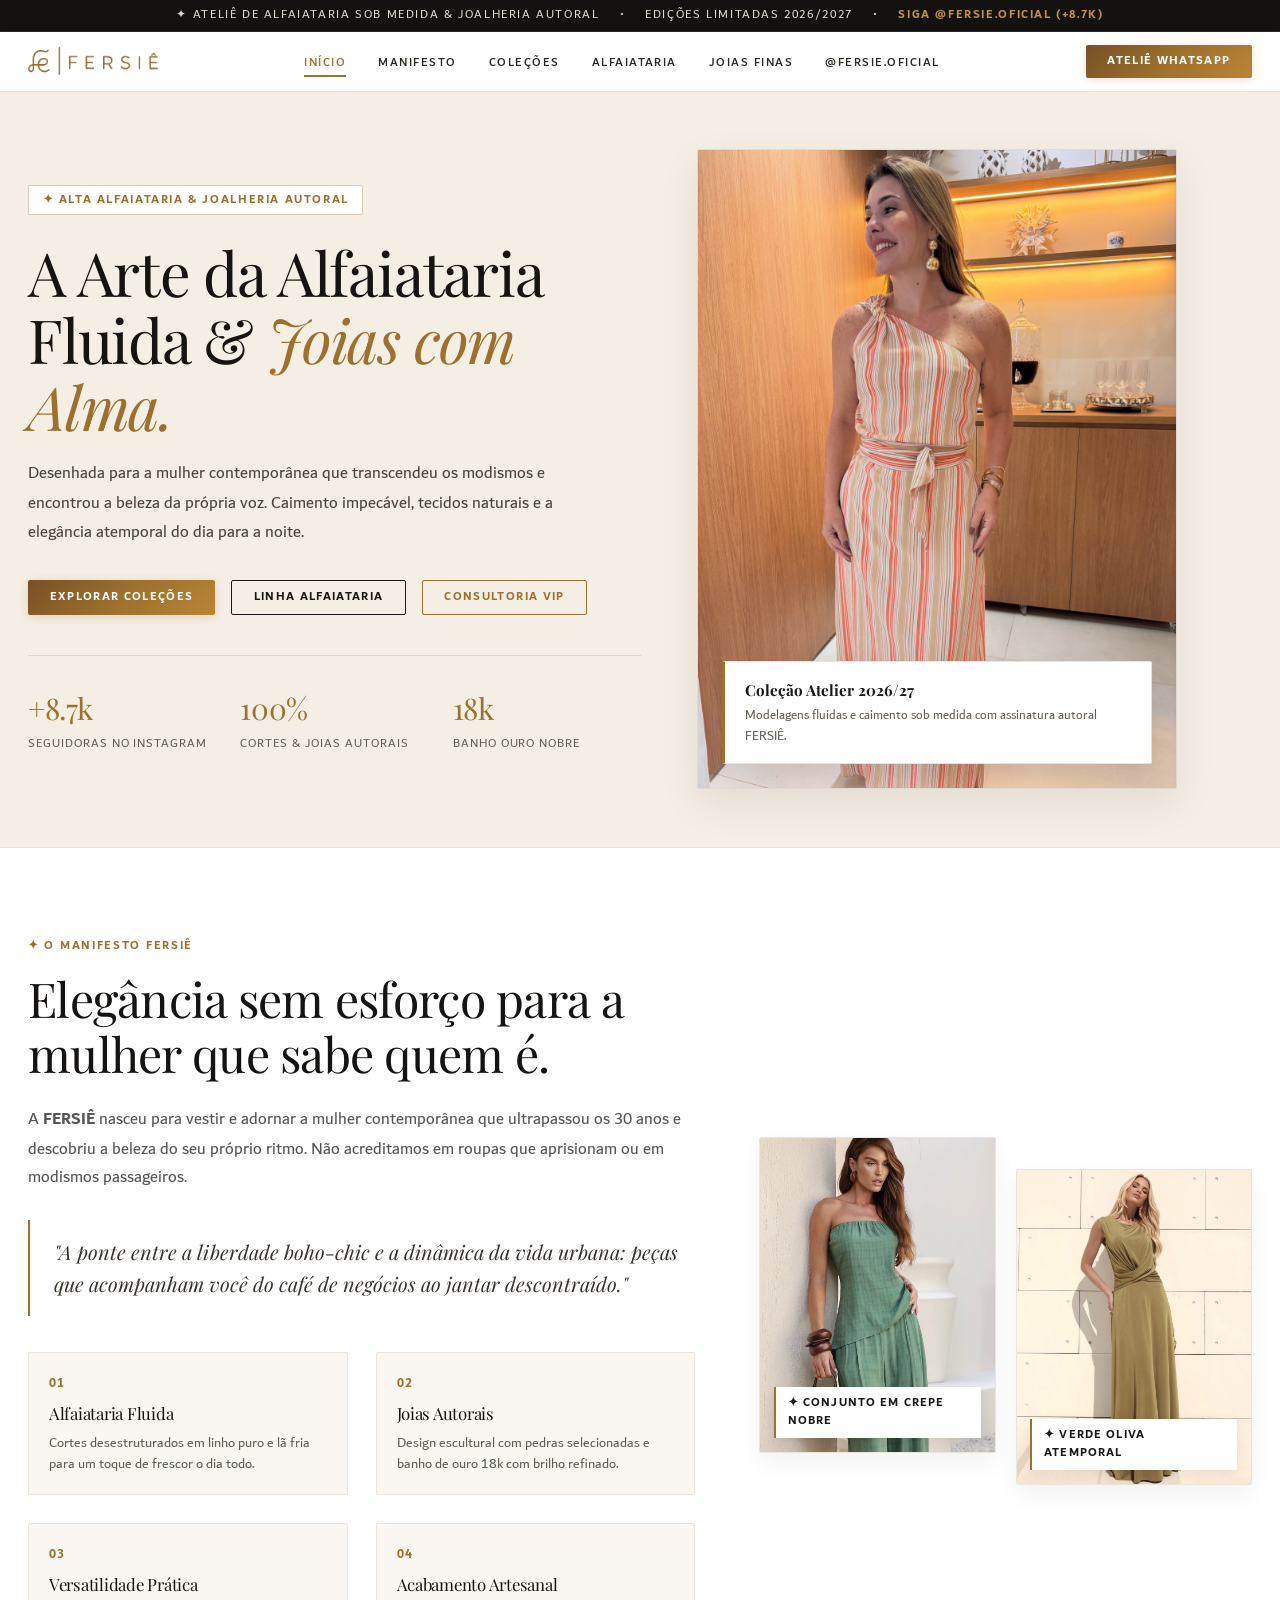
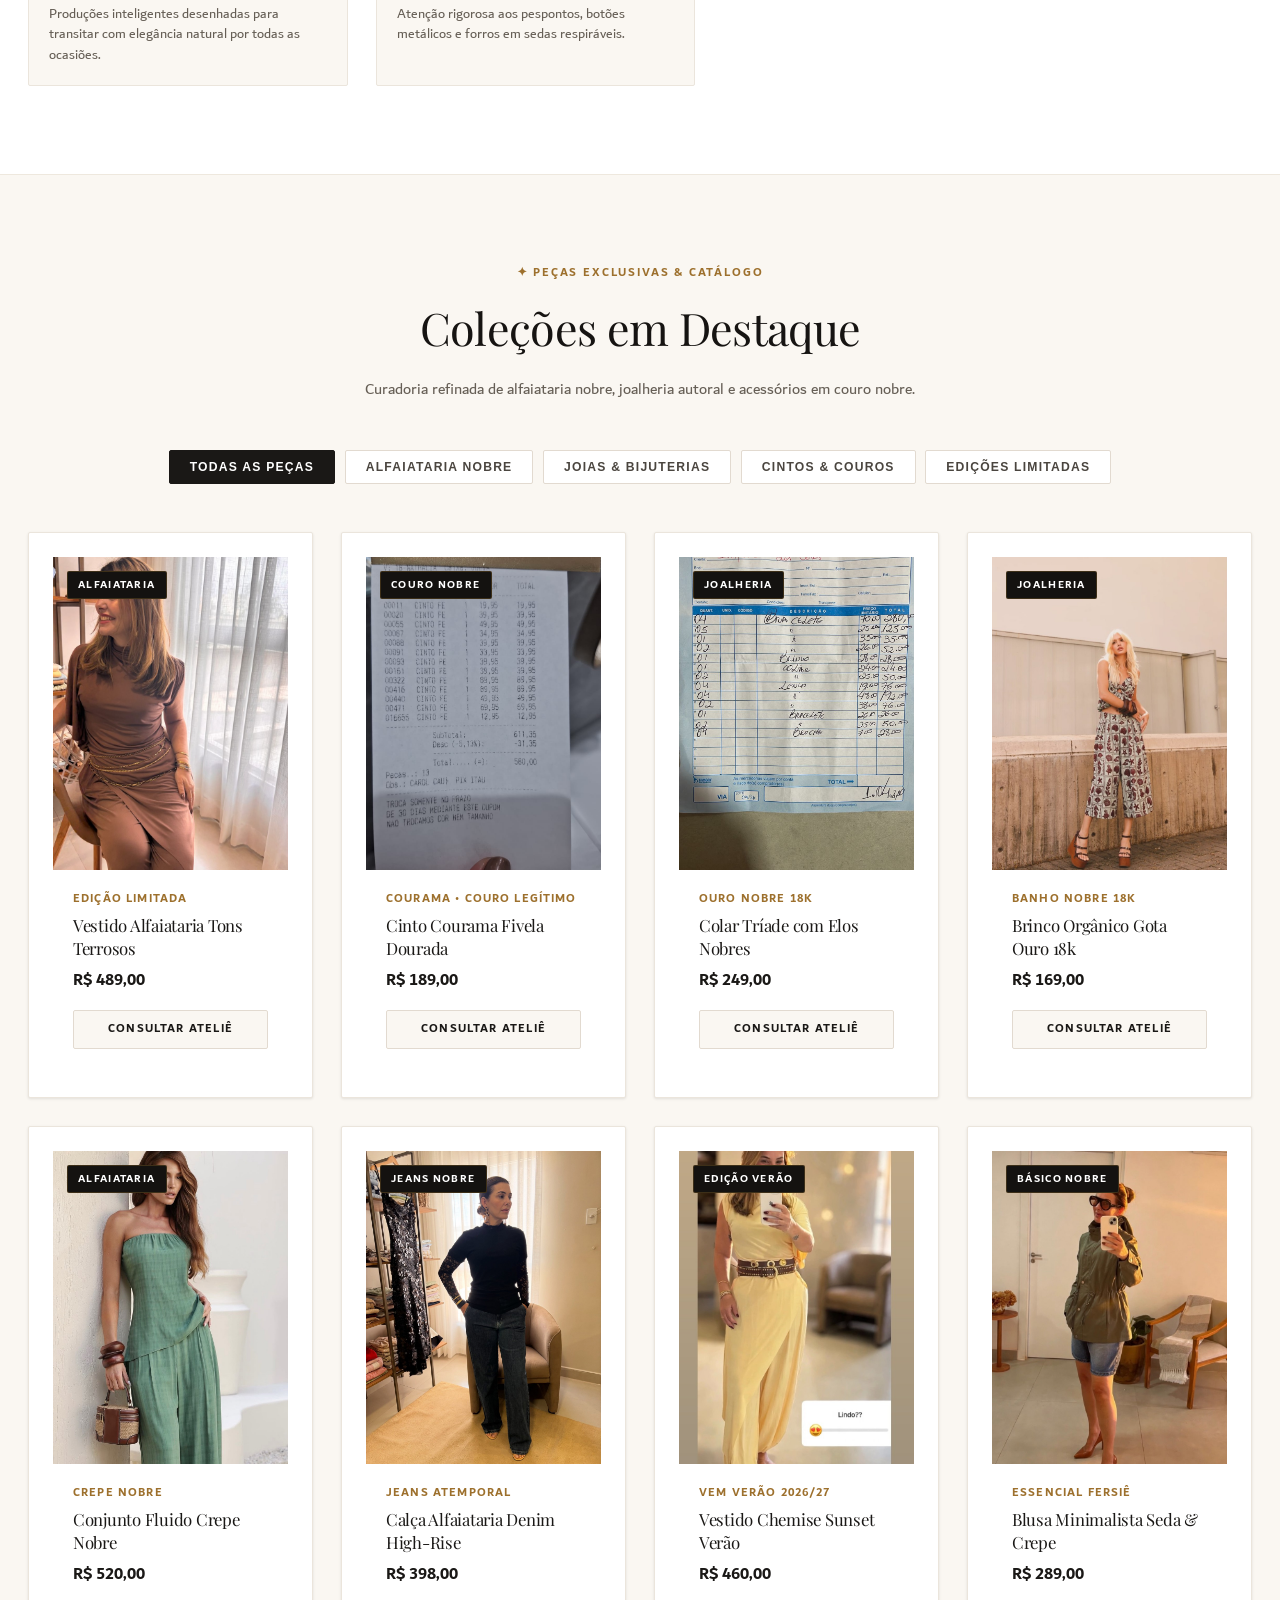
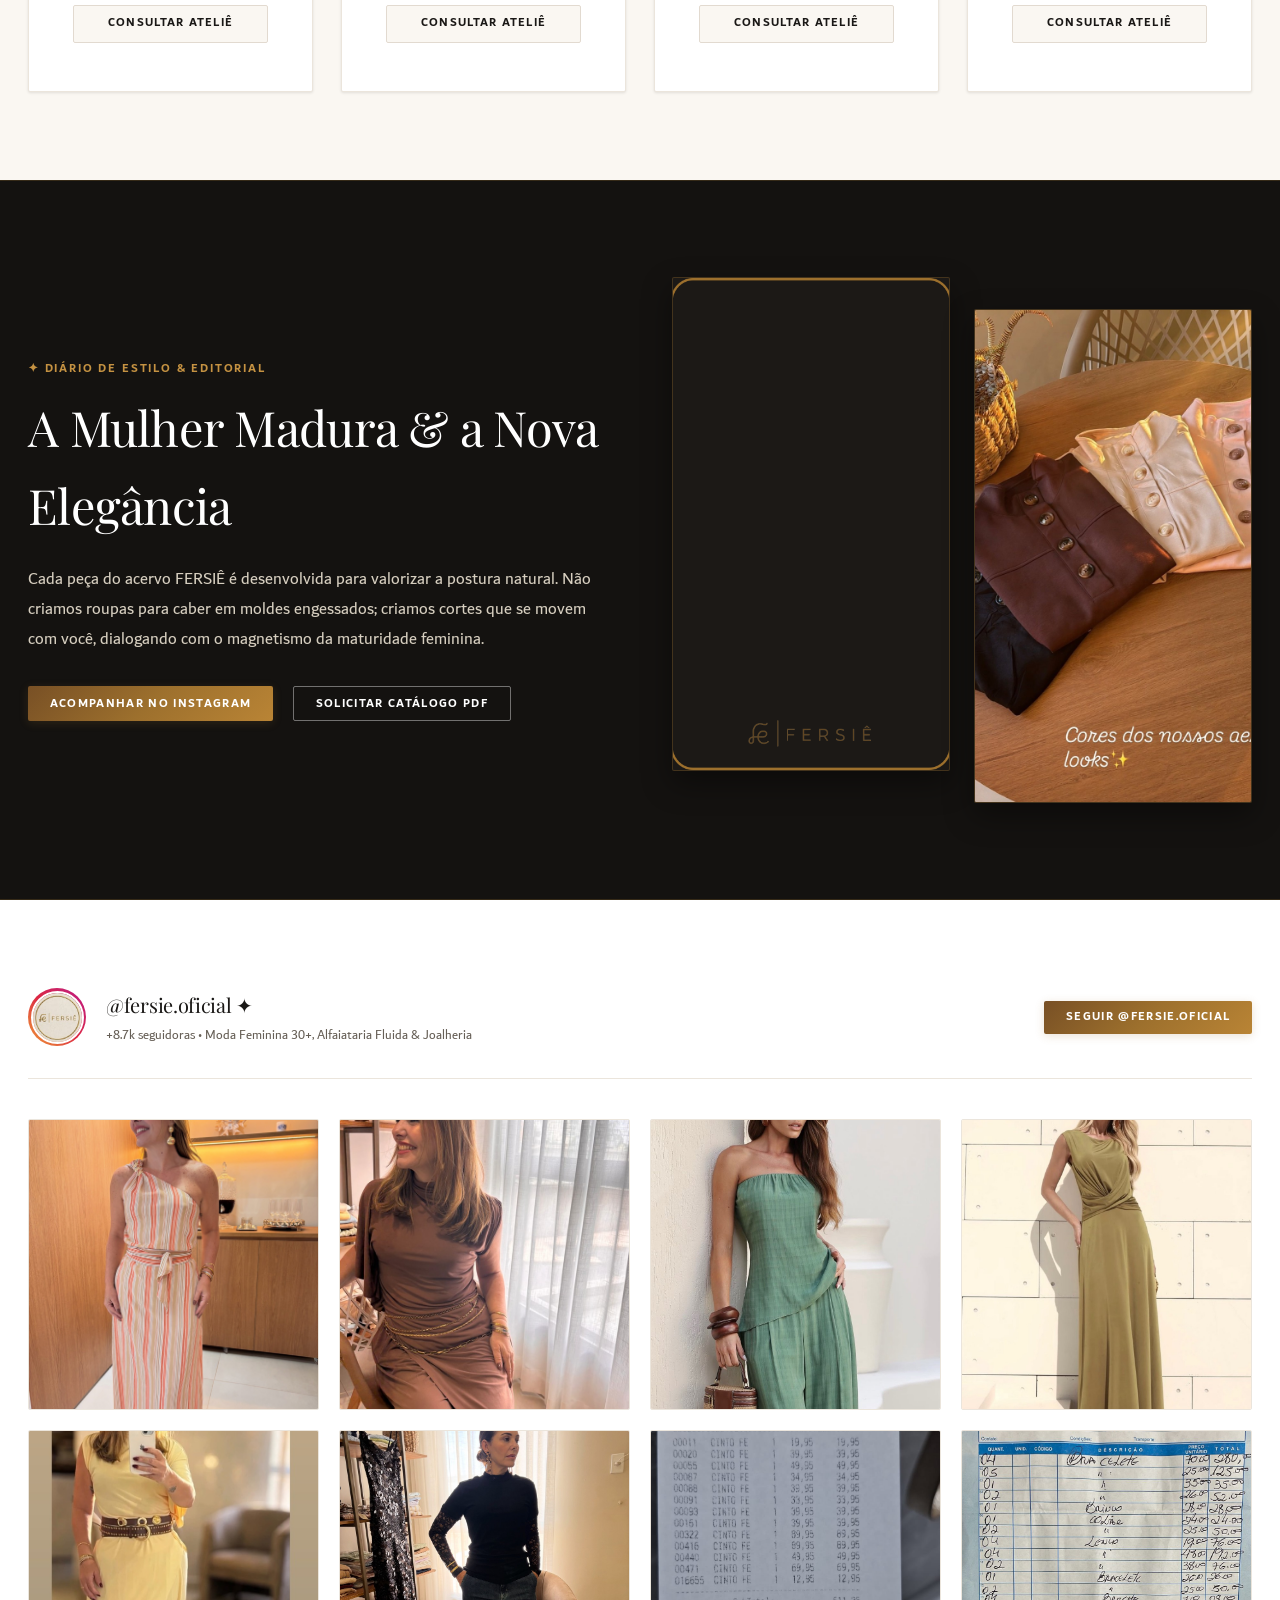
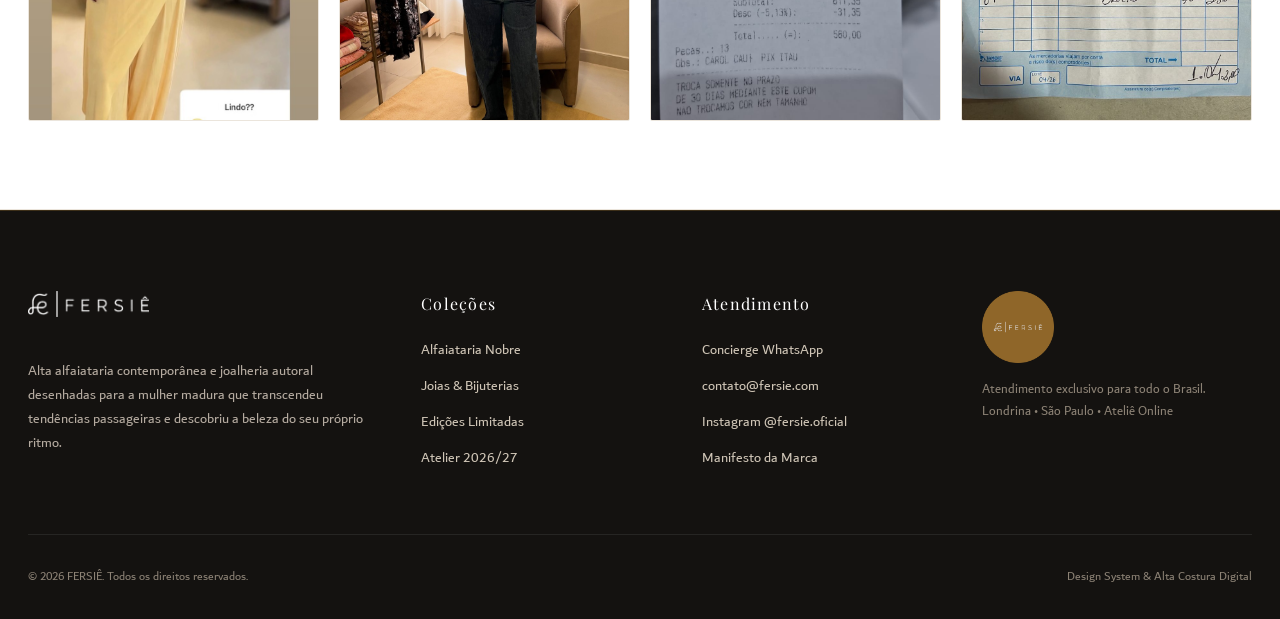
==== commit 006ef81c: "fix: garantir que todas as secoes do corpo do site estejam 100% visiveis e remover opacity zero do f" ====
--- a/index.html
+++ b/index.html
@@ -13,8 +13,8 @@
   <link href="https://fonts.googleapis.com/css2?family=Inter:wght@300;400;500;600;700&family=Playfair+Display:ital,wght@0,400;0,500;0,600;0,700;1,400;1,600&display=swap" rel="stylesheet">
 
   <!-- Design System & Site CSS -->
-  <link rel="stylesheet" href="css/fersie-design-system.min.css">
-  <link rel="stylesheet" href="css/site.css">
+  <link rel="stylesheet" href="css/fersie-design-system.min.css?v=3">
+  <link rel="stylesheet" href="css/site.css?v=3">
 </head>
 <body>
 
@@ -708,6 +708,6 @@
   </div>
 
   <!-- Scripts -->
-  <script src="js/main.js"></script>
+  <script src="js/main.js?v=3"></script>
 </body>
 </html>
--- a/css/site.css
+++ b/css/site.css
@@ -1143,19 +1143,18 @@
 }
 
 /* --------------------------------------------------------------------------
-   10. Scroll Animations (Lightweight, Silky, High Performance)
+   10. Scroll Animations & Reveal States (Always 100% Visible by Default)
    -------------------------------------------------------------------------- */
 .fersie-reveal {
-  opacity: 0;
-  transform: translateY(16px);
-  transition: opacity 0.5s cubic-bezier(0.16, 1, 0.3, 1), transform 0.5s cubic-bezier(0.16, 1, 0.3, 1);
-  will-change: opacity, transform;
+  opacity: 1;
+  transform: none;
+  transition: opacity 0.4s ease, transform 0.4s ease;
 }
 
 .fersie-reveal.is-visible,
 .fersie-reveal.active {
-  opacity: 1;
-  transform: translateY(0);
+  opacity: 1 !important;
+  transform: none !important;
 }
 
 /* --------------------------------------------------------------------------
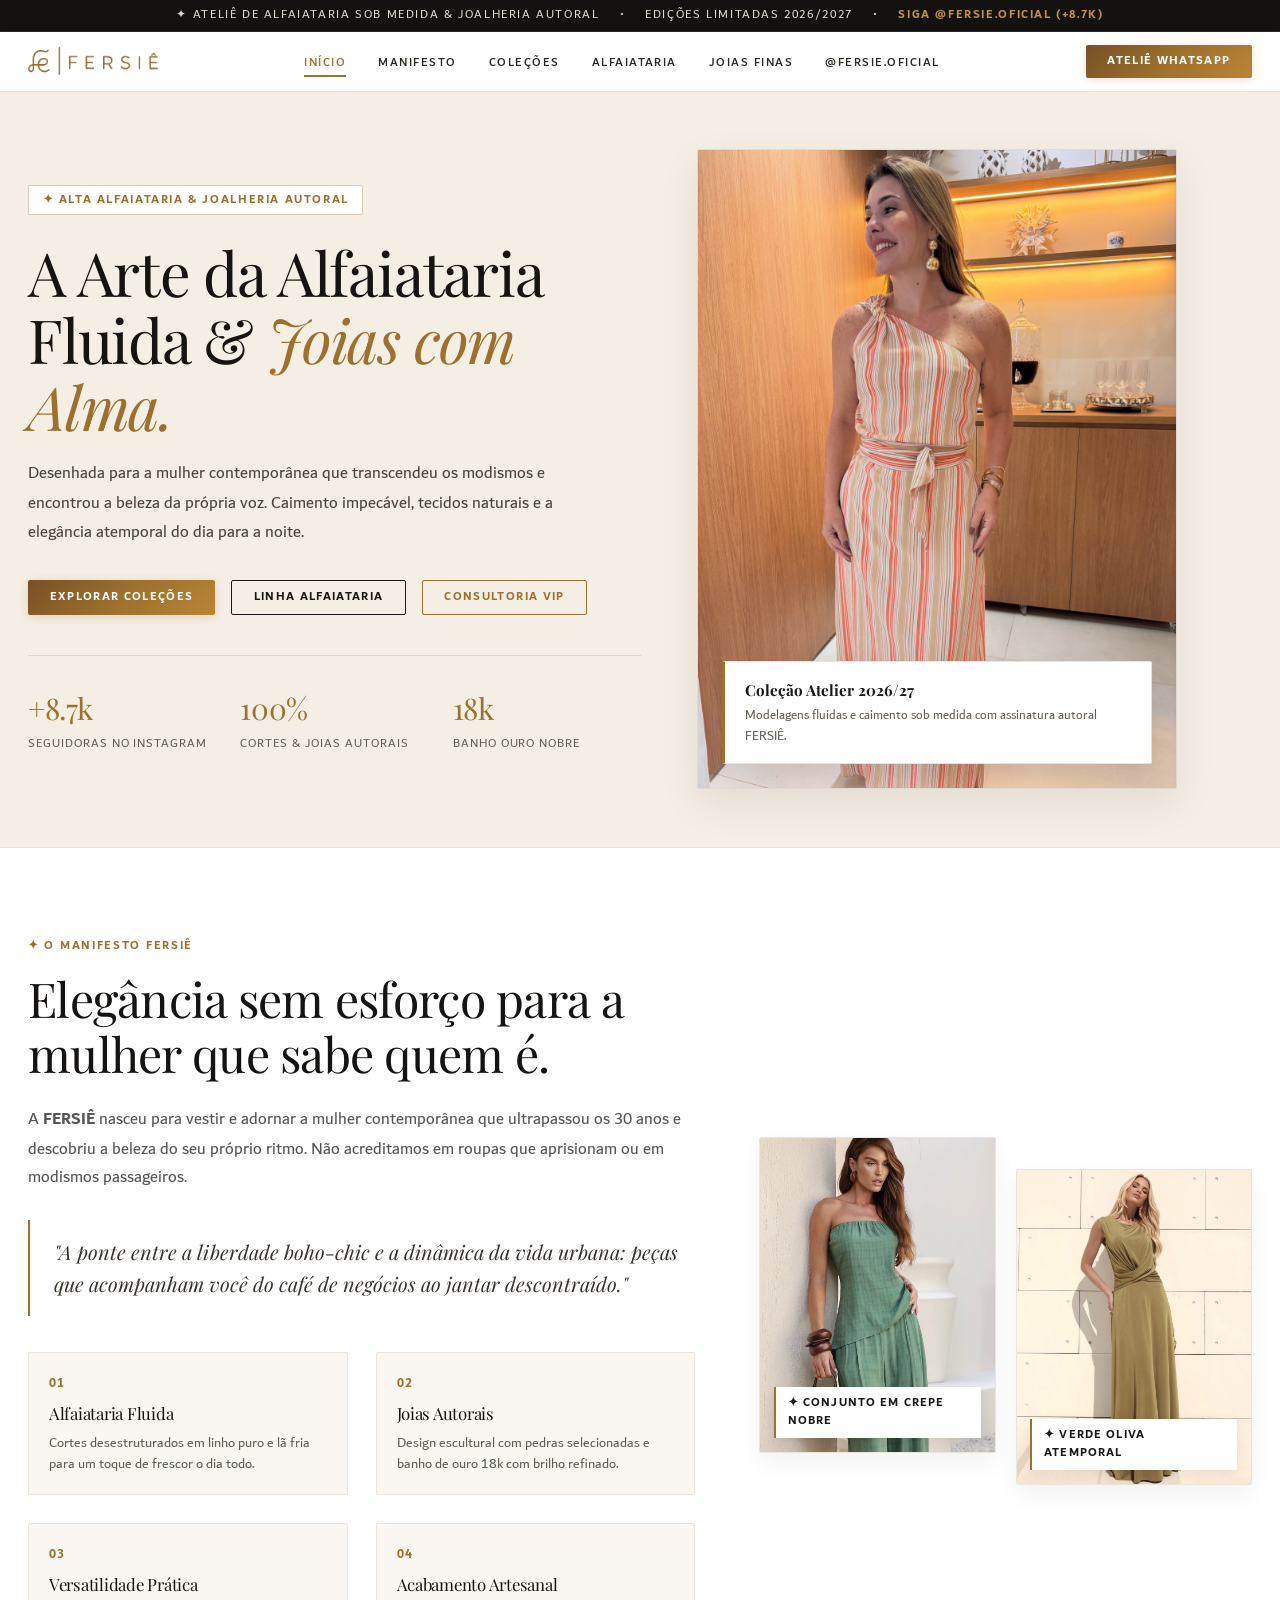
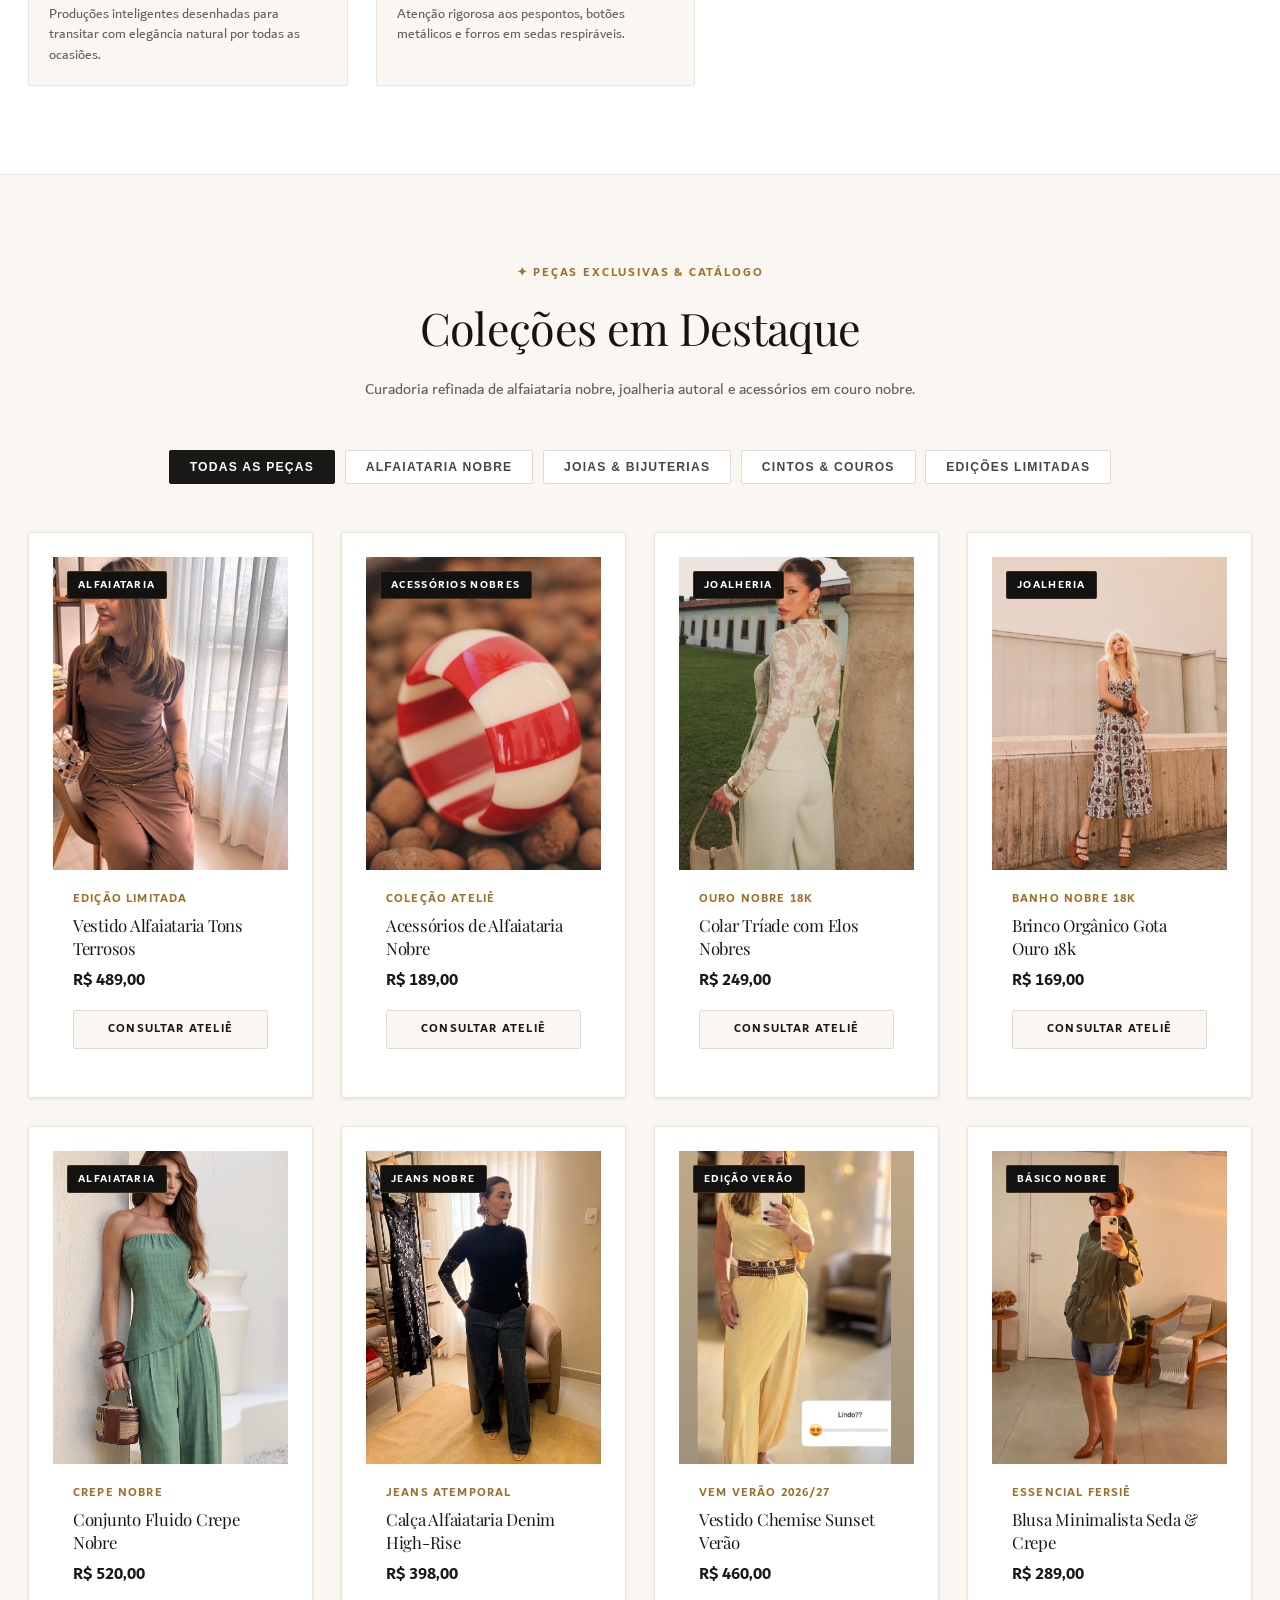
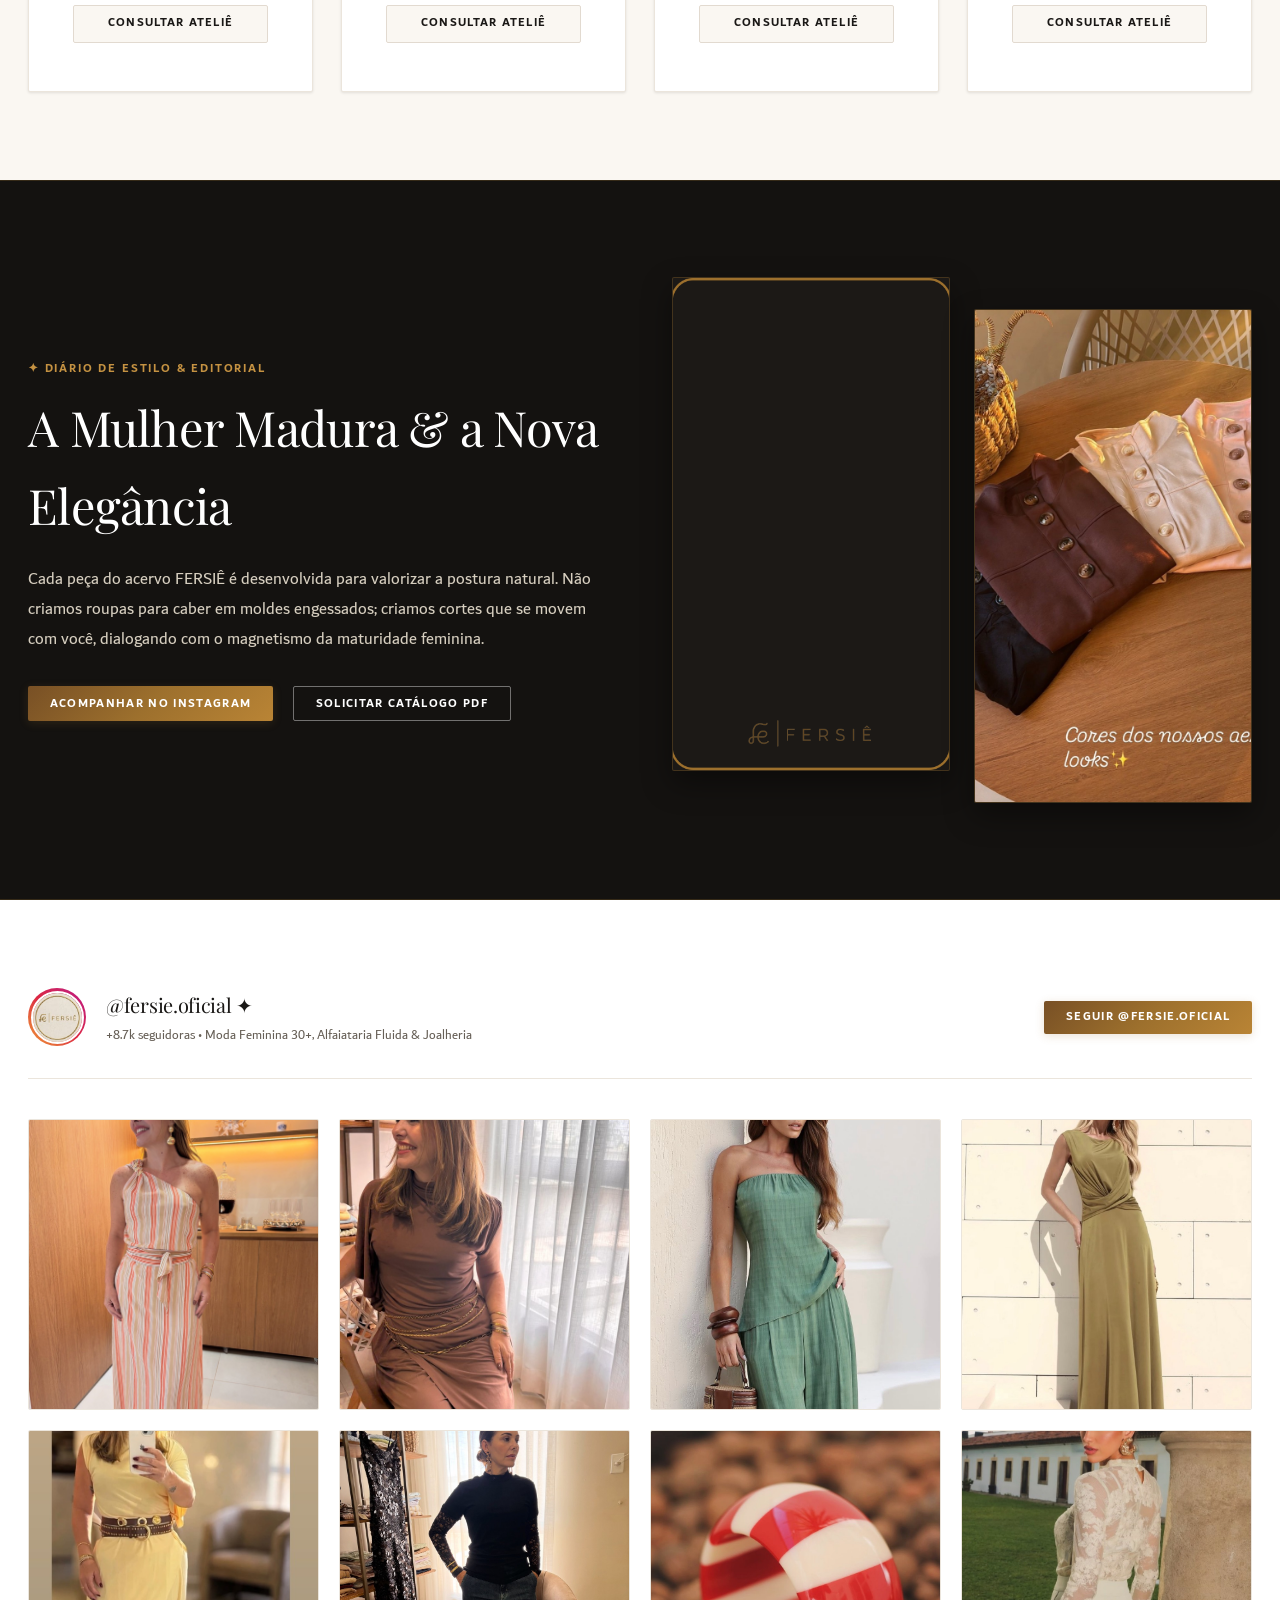
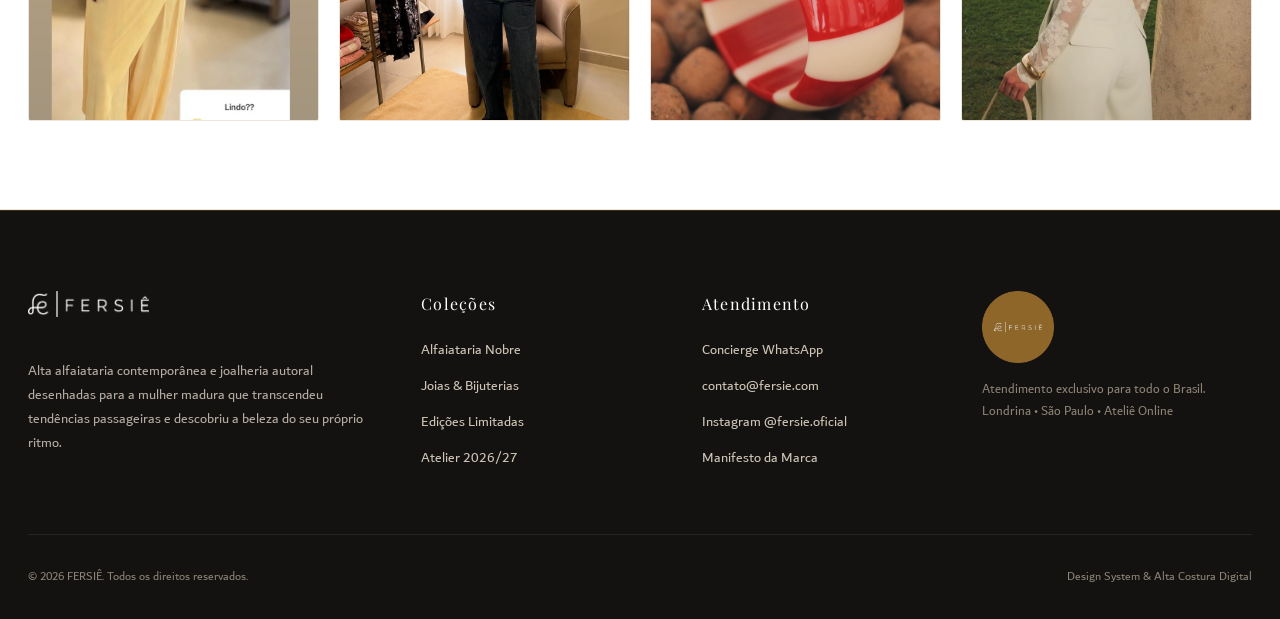
==== commit 0739f675: "fix(security): remove internal receipts and replace with official editorial assets" ====
--- a/index.html
+++ b/index.html
@@ -270,46 +270,46 @@
             </div>
           </article>
 
-          <!-- Card 2: Cinto Courama Autêntico -->
+          <!-- Card 2: Cinto Autoral com Ferragem Dourada -->
           <article class="fersie-card fersie-reveal" data-category="acessorios">
             <div class="fersie-card-media">
-              <span class="fersie-card-badge">Couro Nobre</span>
-              <img src="images/cinto_courama_01.jpg" alt="Cinto Courama 100% Couro com Fivela Ouro FERSIÊ" loading="lazy">
+              <span class="fersie-card-badge">Acessórios Nobres</span>
+              <img src="images/insta_acessorios_luxo.jpg" alt="Acessórios Nobres com Fivela Dourada FERSIÊ" loading="lazy">
               <div class="fersie-card-quickview">
                 <button type="button" class="fersie-quickview-btn btn-preview-modal"
-                        data-title="Cinto Courama Fivela Dourada"
+                        data-title="Acessórios de Alfaiataria Nobre"
                         data-category="acessorios"
                         data-price="R$ 189,00"
-                        data-img="images/cinto_courama_01.jpg"
+                        data-img="images/insta_acessorios_luxo.jpg"
                         data-code="FER-CIN-01"
-                        data-desc="100% couro legítimo nobre Courama, acabamento manual impecável e ferragem dourada com verniz protetor italiano.">
+                        data-desc="Design autoral e refinado, ferragens em banho ouro nobre e acabamento impecável do ateliê FERSIÊ.">
                   Visualização Rápida
                 </button>
               </div>
             </div>
             <div class="fersie-card-content">
-              <span class="fersie-card-meta">Courama • Couro Legítimo</span>
-              <h3 class="fersie-card-title"><a href="collections/bijuterias.html">Cinto Courama Fivela Dourada</a></h3>
+              <span class="fersie-card-meta">Coleção Ateliê</span>
+              <h3 class="fersie-card-title"><a href="collections/bijuterias.html">Acessórios de Alfaiataria Nobre</a></h3>
               <div class="fersie-card-price">R$ 189,00</div>
               <div class="fersie-card-actions">
-                <a href="https://wa.me/5543988597348?text=Ol%C3%A1%20FERSI%C3%8A%21%20Gostaria%20de%20adquirir%20o%20Cinto%20Courama%20Fivela%20Dourada." target="_blank" rel="noopener" class="fersie-card-btn">
+                <a href="https://wa.me/5543988597348?text=Ol%C3%A1%20FERSI%C3%8A%21%20Gostaria%20de%20consultar%20acess%C3%B3rios%20do%20ateli%C3%AA." target="_blank" rel="noopener" class="fersie-card-btn">
                   Consultar Ateliê
                 </a>
               </div>
             </div>
           </article>
 
-          <!-- Card 3: Colar Tríade Nobre Autêntico -->
+          <!-- Card 3: Joalheria Autoral com Elos Nobres -->
           <article class="fersie-card fersie-reveal" data-category="joias">
             <div class="fersie-card-media">
               <span class="fersie-card-badge">Joalheria</span>
-              <img src="images/acessorios_01.jpg" alt="Colar Tríade com Elos Nobres FERSIÊ" loading="lazy">
+              <img src="images/insta_atelie_design.jpg" alt="Joalheria Autoral e Design FERSIÊ" loading="lazy">
               <div class="fersie-card-quickview">
                 <button type="button" class="fersie-quickview-btn btn-preview-modal"
                         data-title="Colar Tríade com Elos Nobres"
                         data-category="joias"
                         data-price="R$ 249,00"
-                        data-img="images/acessorios_01.jpg"
+                        data-img="images/insta_atelie_design.jpg"
                         data-code="FER-JOI-01"
                         data-desc="Design geométrico com alma: banho de ouro 18k premium, acabamento nobre acetinado e fecho de segurança invisível.">
                   Visualização Rápida
@@ -606,20 +606,20 @@
 
           <!-- Post 7 -->
           <div class="fersie-insta-post fersie-reveal">
-            <img src="images/cinto_courama_01.jpg" alt="Post Instagram Cinto Courama Couro FERSIÊ" loading="lazy">
+            <img src="images/insta_acessorios_luxo.jpg" alt="Post Instagram Acessórios Luxo FERSIÊ" loading="lazy">
             <a href="https://www.instagram.com/fersie.oficial/" target="_blank" rel="noopener" class="fersie-insta-overlay">
               <span class="fersie-insta-overlay-icon">@fersie.oficial</span>
-              <span class="fersie-insta-overlay-caption">"Cinto Courama: 100% couro legítimo e fivelas autorais"</span>
+              <span class="fersie-insta-overlay-caption">"Acessórios autorais e acabamento de alta costura"</span>
               <span class="fersie-insta-overlay-cta">Ver no Instagram &rarr;</span>
             </a>
           </div>
 
           <!-- Post 8 -->
           <div class="fersie-insta-post fersie-reveal">
-            <img src="images/acessorios_01.jpg" alt="Post Instagram Joalheria Ouro 18k FERSIÊ" loading="lazy">
+            <img src="images/insta_atelie_design.jpg" alt="Post Instagram Ateliê & Design FERSIÊ" loading="lazy">
             <a href="https://www.instagram.com/fersie.oficial/" target="_blank" rel="noopener" class="fersie-insta-overlay">
               <span class="fersie-insta-overlay-icon">@fersie.oficial</span>
-              <span class="fersie-insta-overlay-caption">"Geometria nobre com banho de ouro 18k"</span>
+              <span class="fersie-insta-overlay-caption">"Geometria nobre com design autoral exclusivo"</span>
               <span class="fersie-insta-overlay-cta">Ver no Instagram &rarr;</span>
             </a>
           </div>
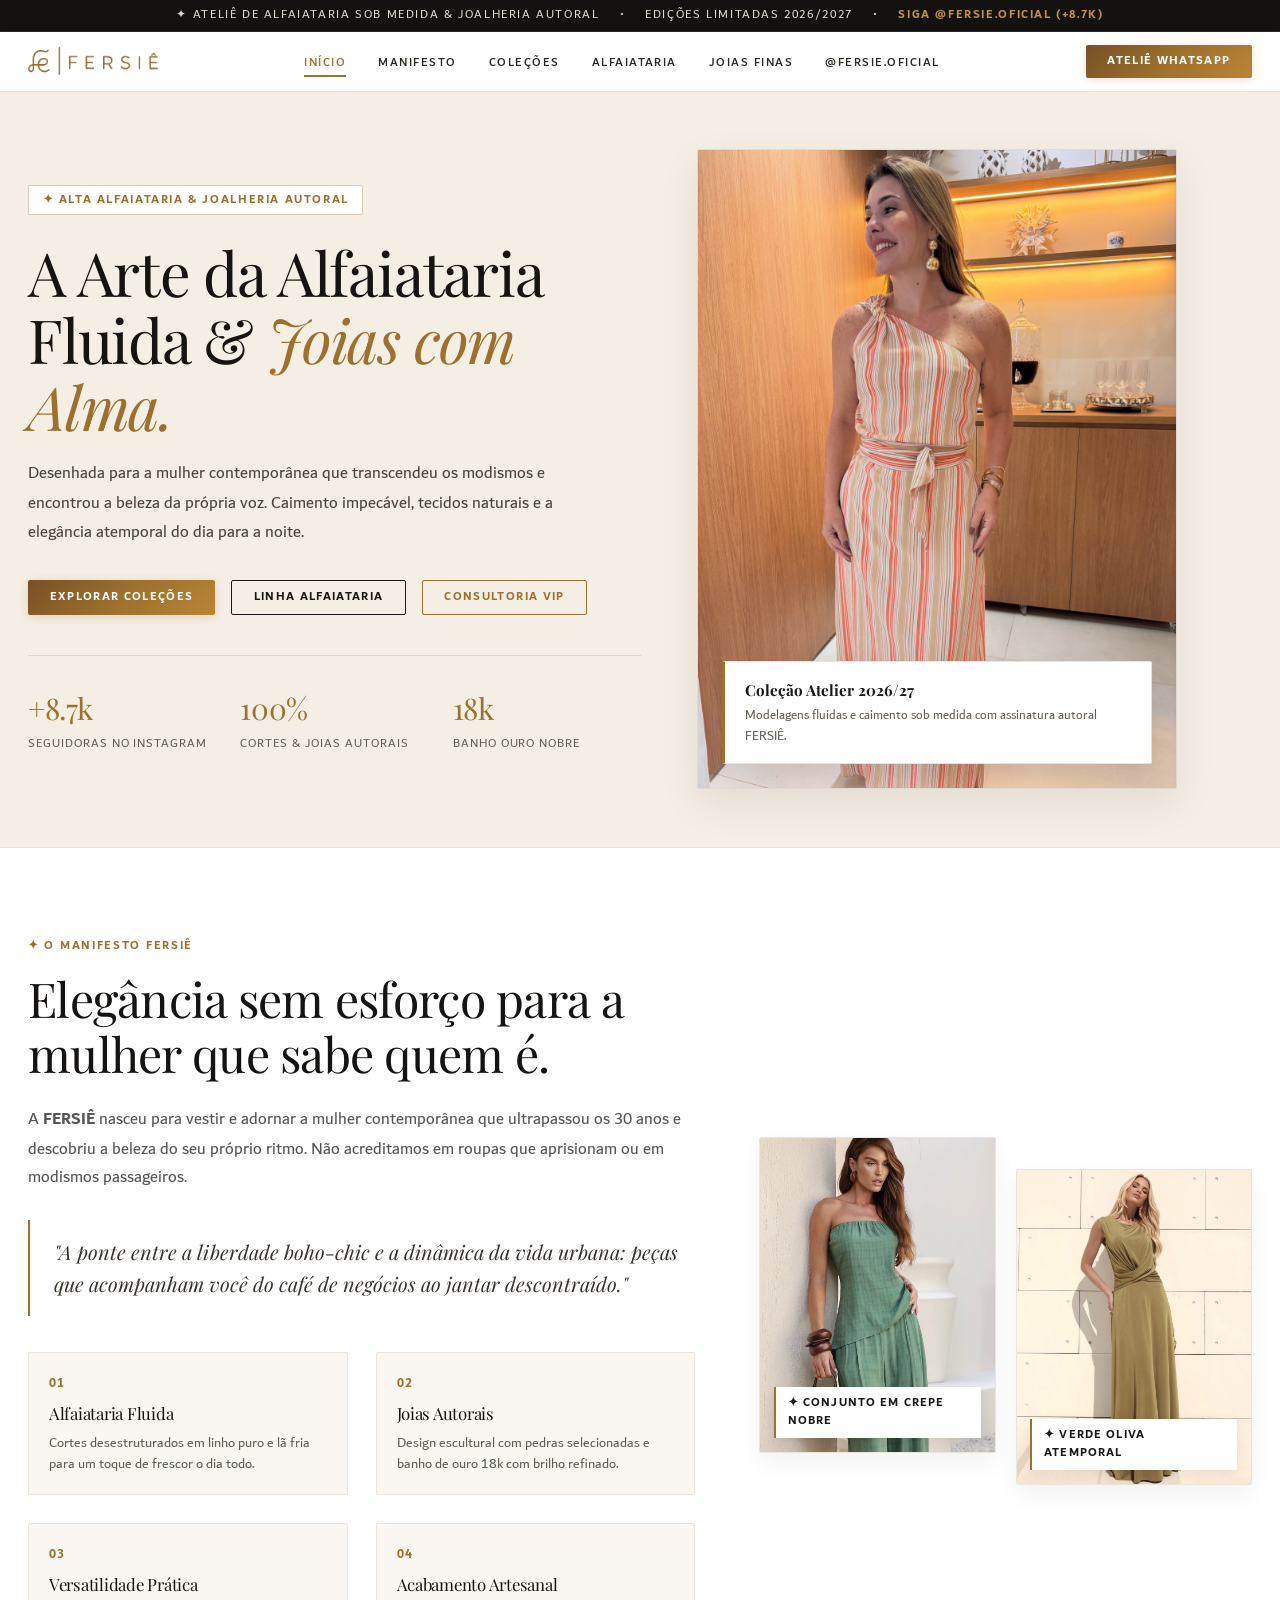
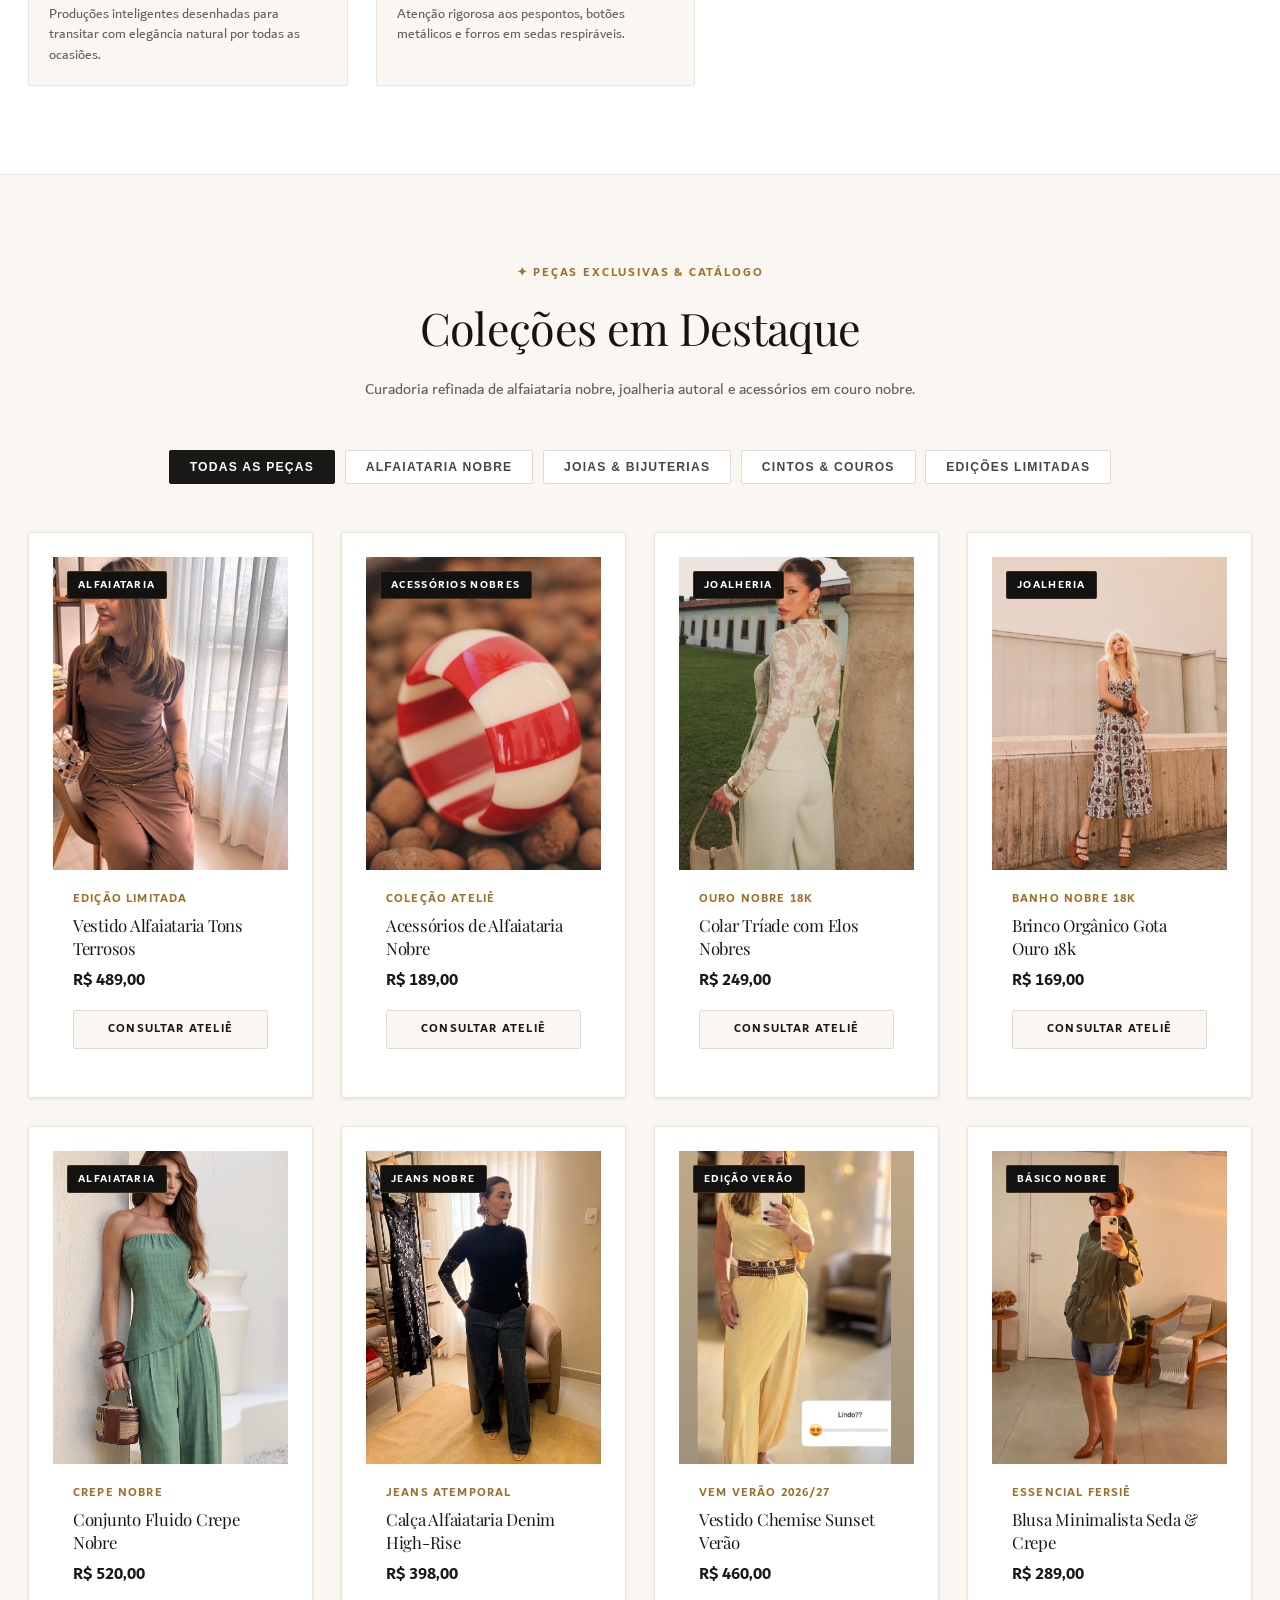
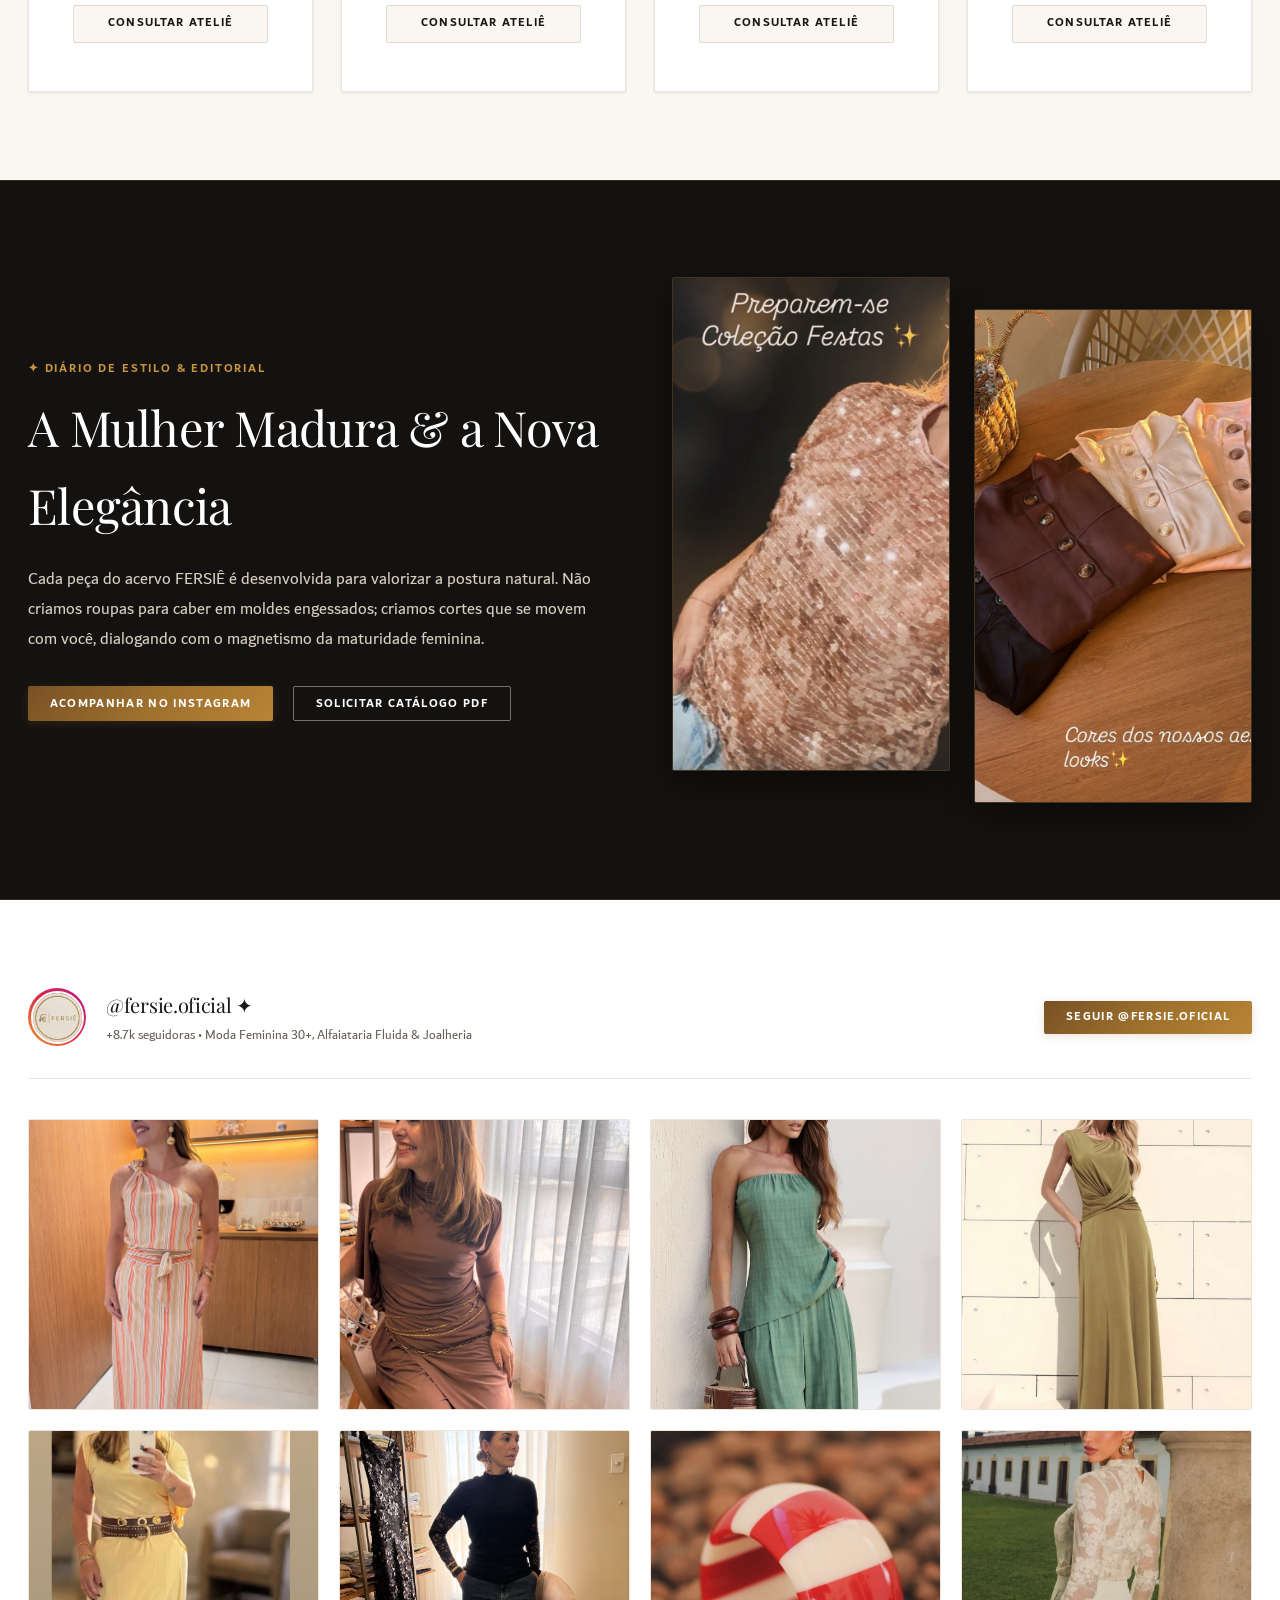
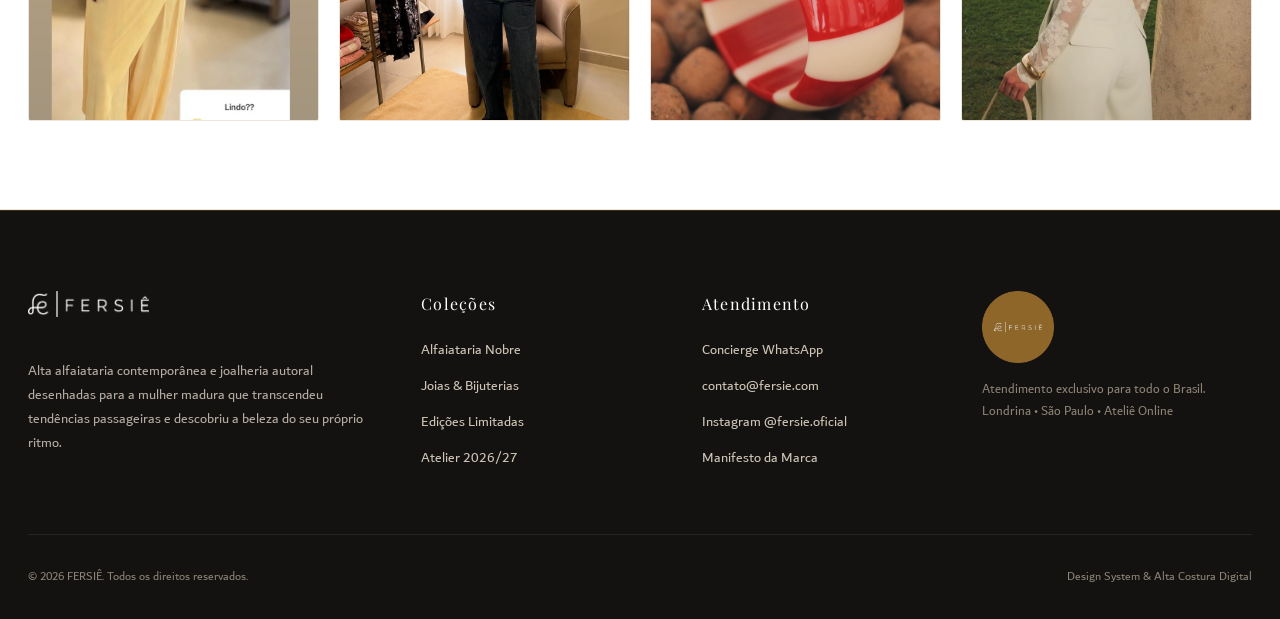
==== commit 3ce3c75f: "fix: replace insta_story_01.png with high fashion lookbook editorial" ====
--- a/index.html
+++ b/index.html
@@ -504,7 +504,7 @@
           <!-- Authentic Story & Lookbook Imagery -->
           <div class="fersie-lookbook-media fersie-reveal">
             <div class="fersie-lookbook-card">
-              <img src="images/insta_story_01.png" alt="FERSIÊ Story Editorial" loading="lazy">
+              <img src="images/insta_elegancia_fluida.jpg" alt="FERSIÊ Lookbook Elegância Fluida" loading="lazy">
             </div>
             <div class="fersie-lookbook-card" style="margin-top:2rem;">
               <img src="images/insta_editorial_nobre.jpg" alt="FERSIÊ Lookbook Detalhes" loading="lazy">
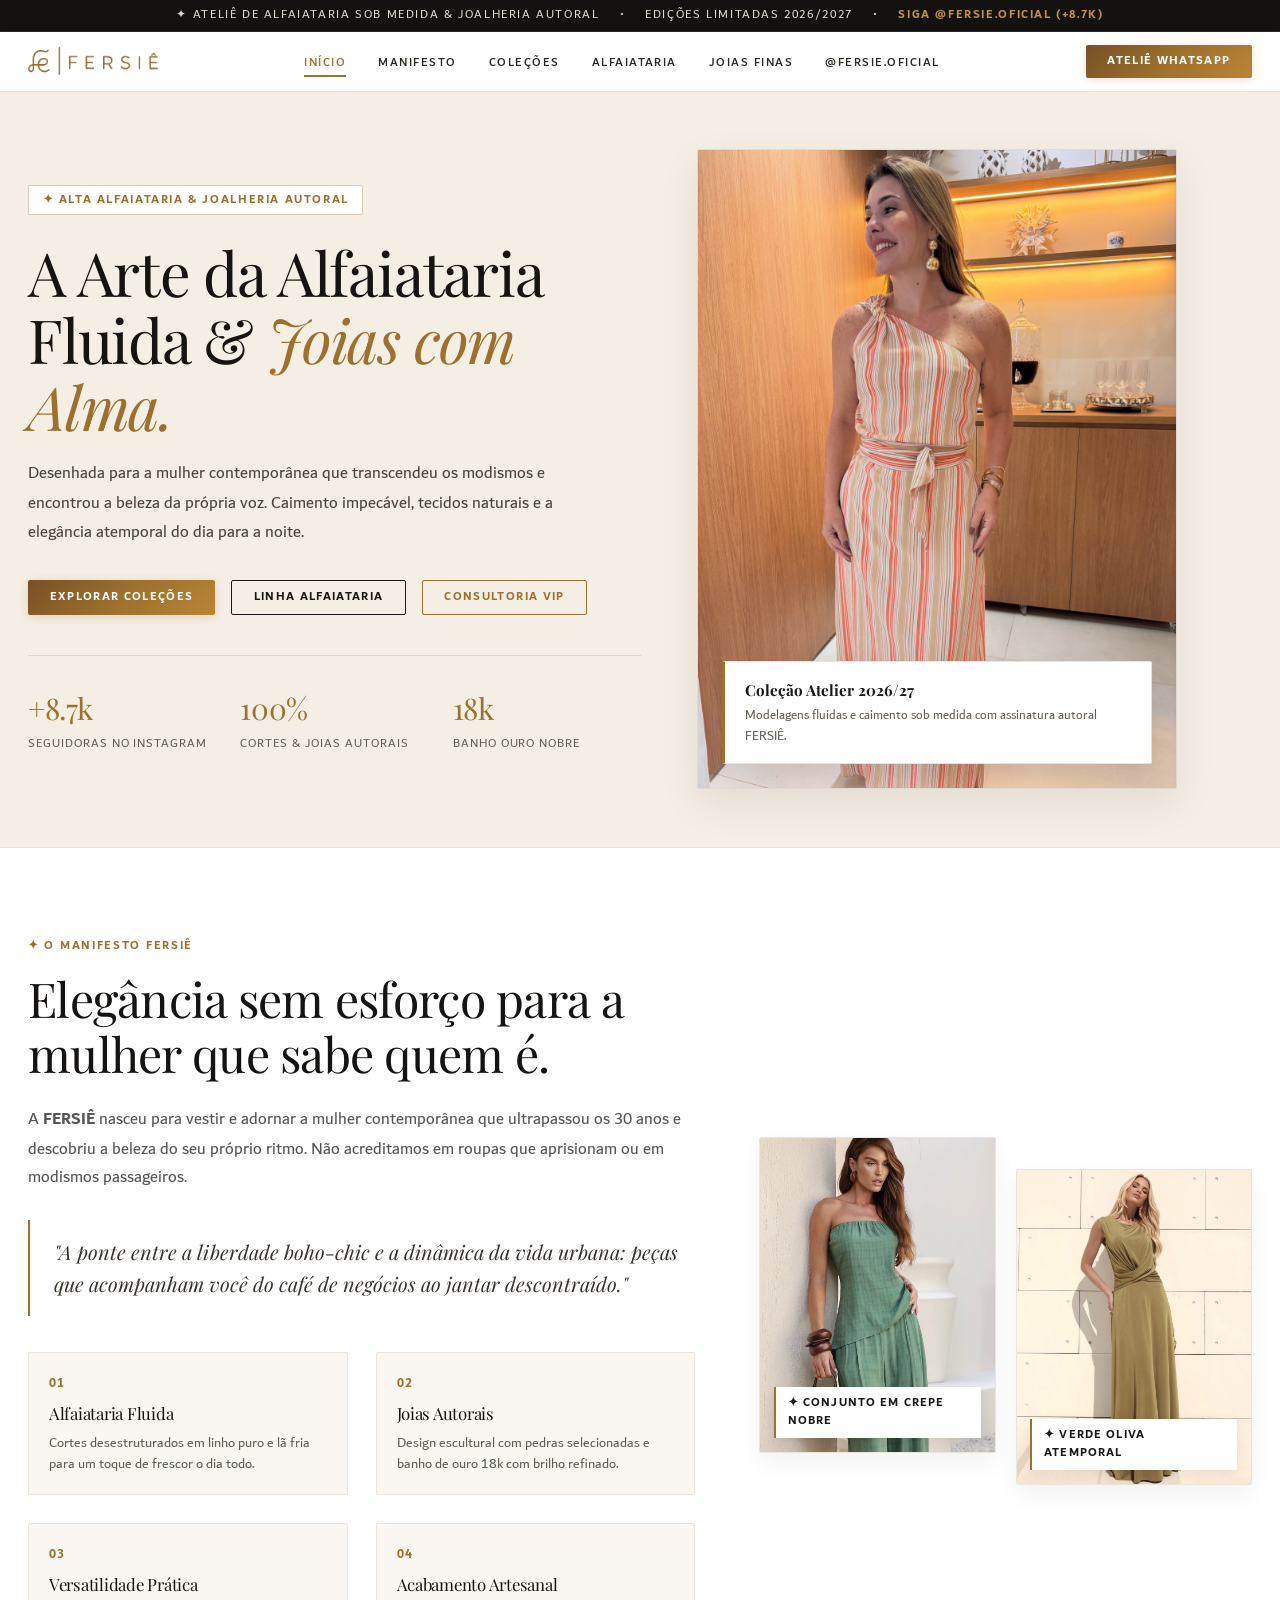
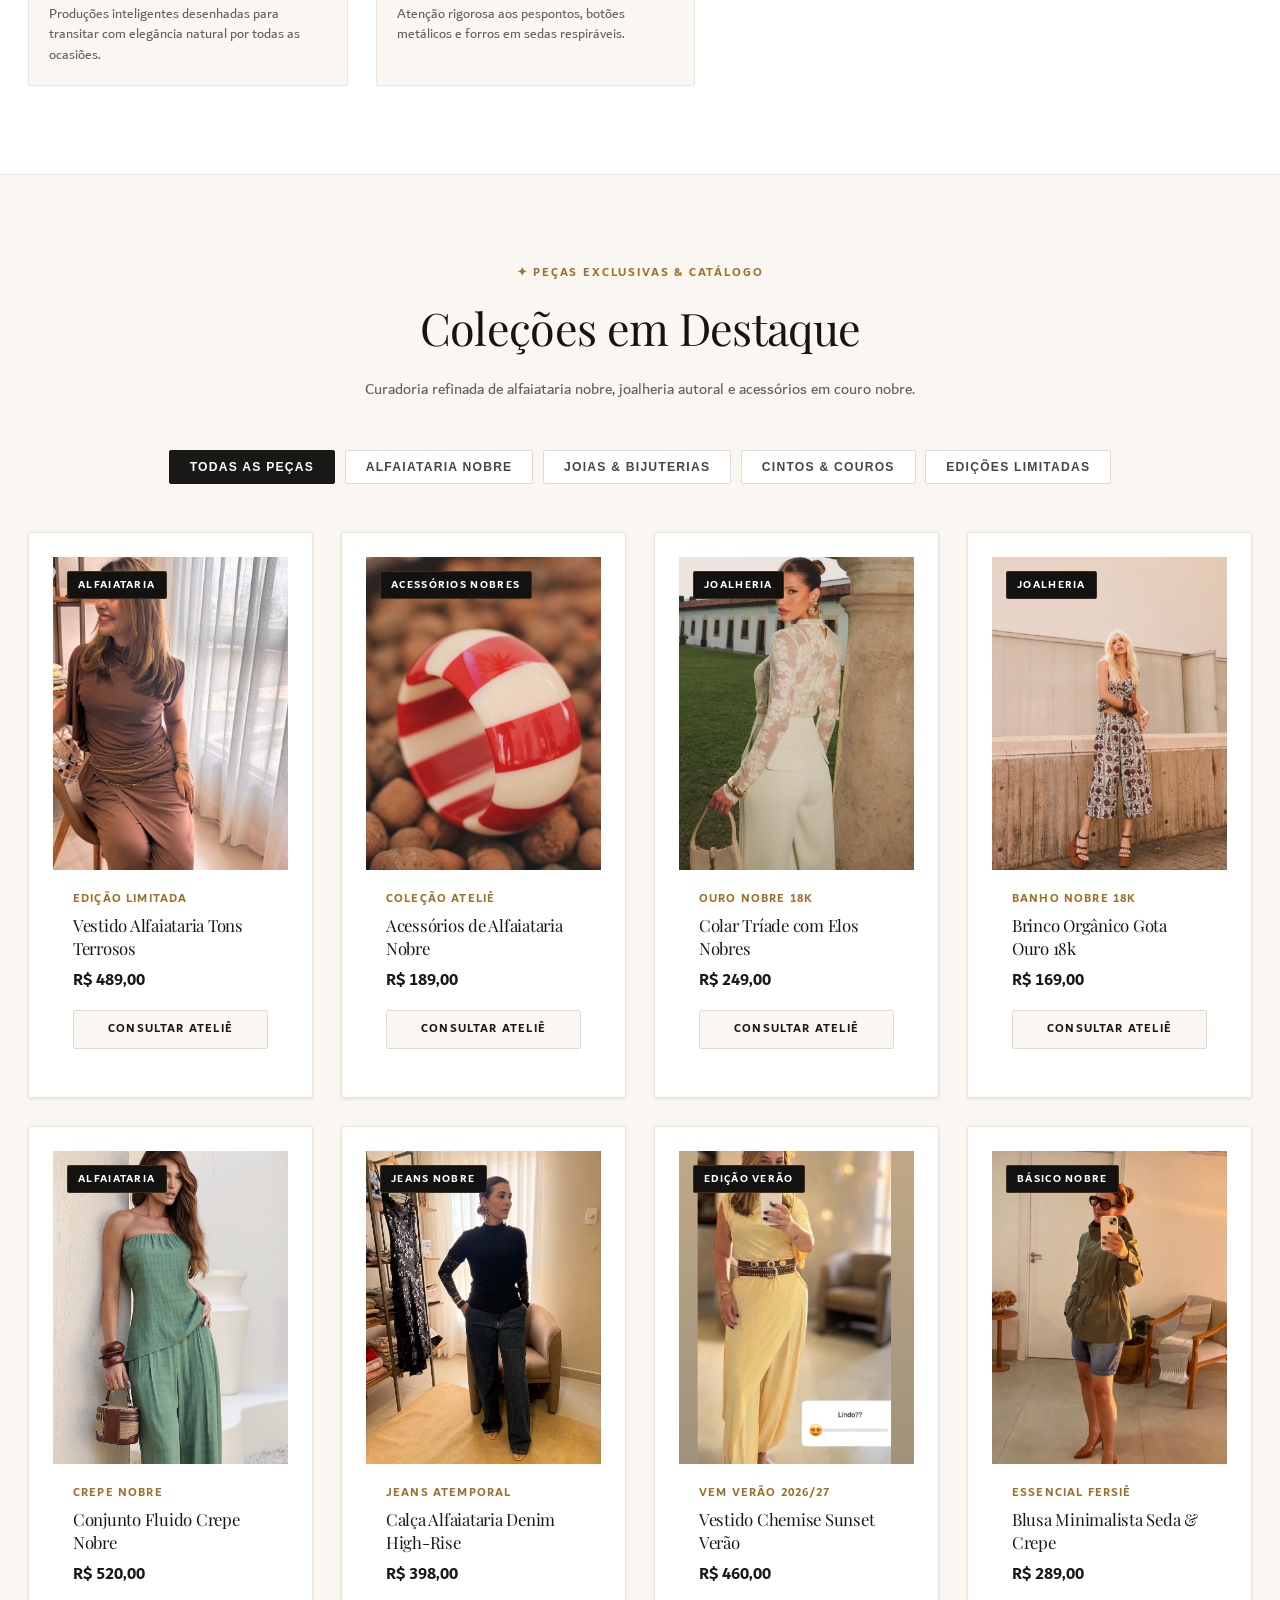
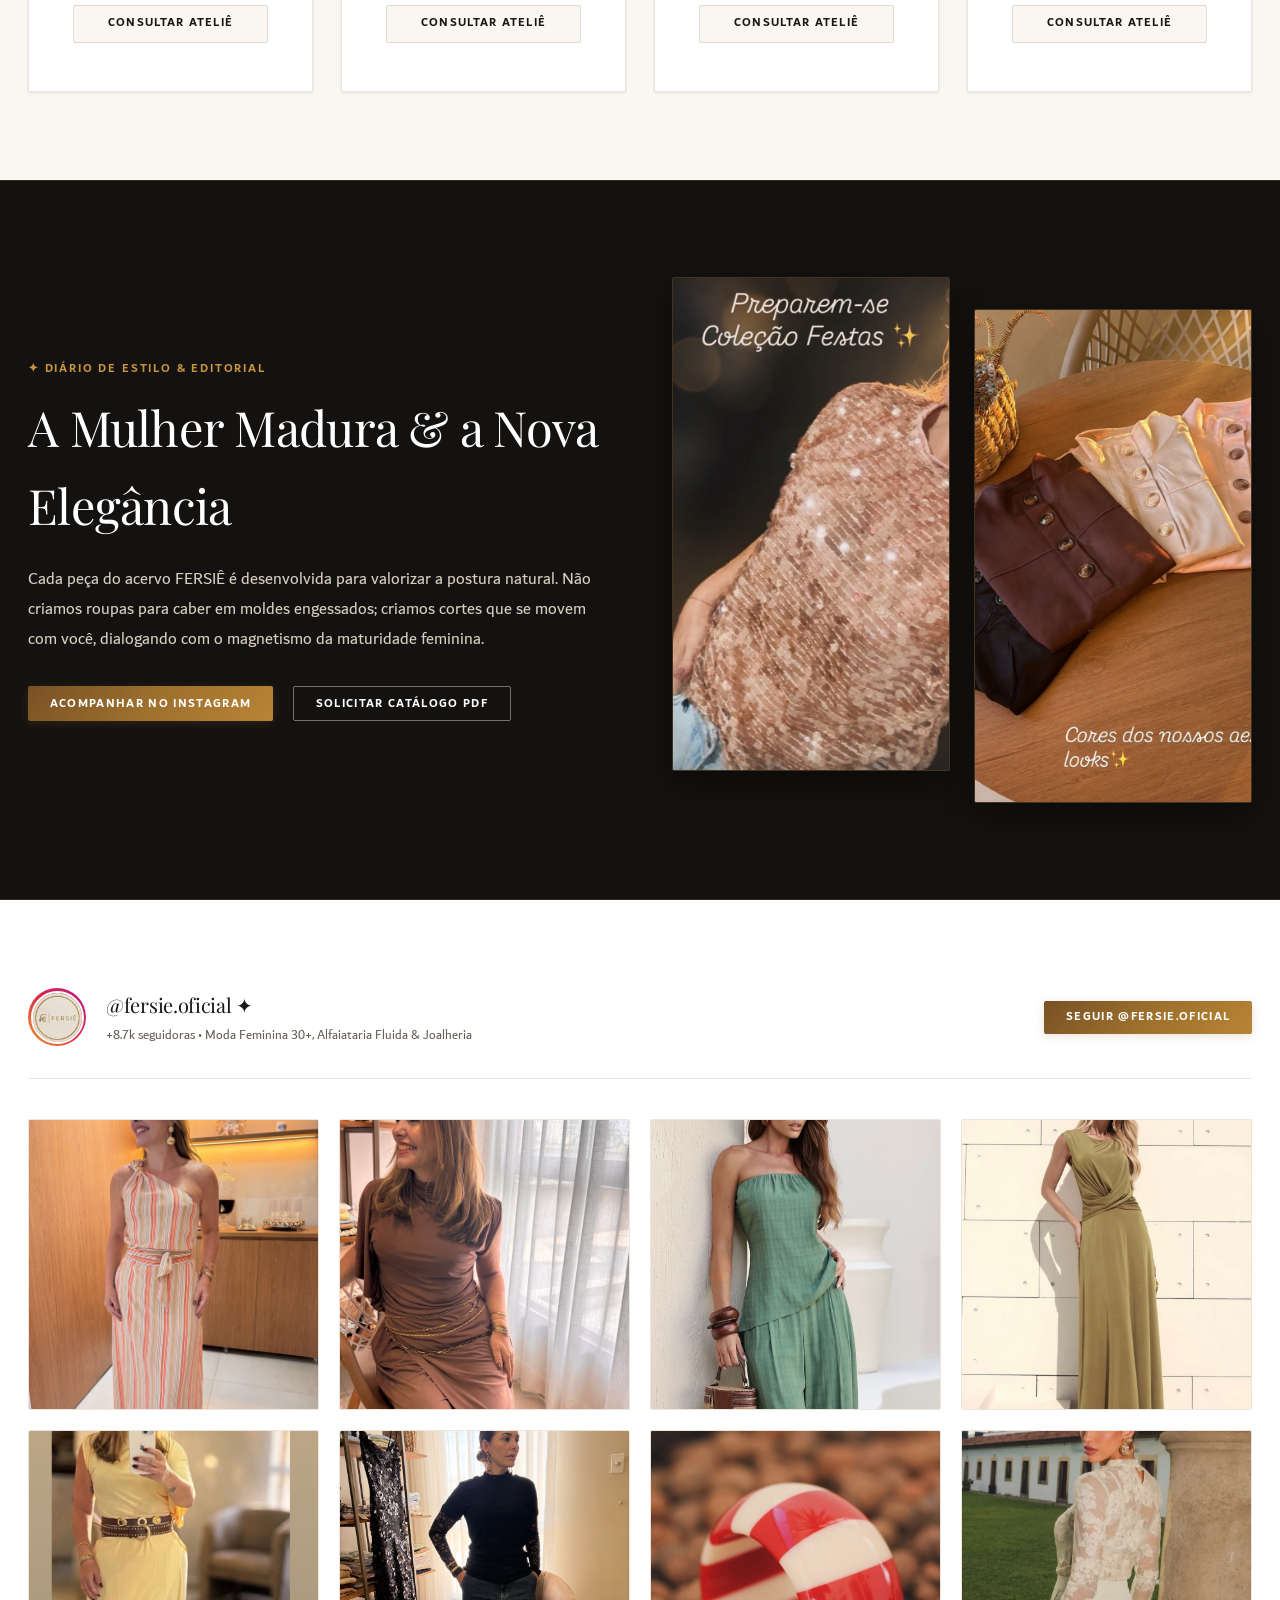
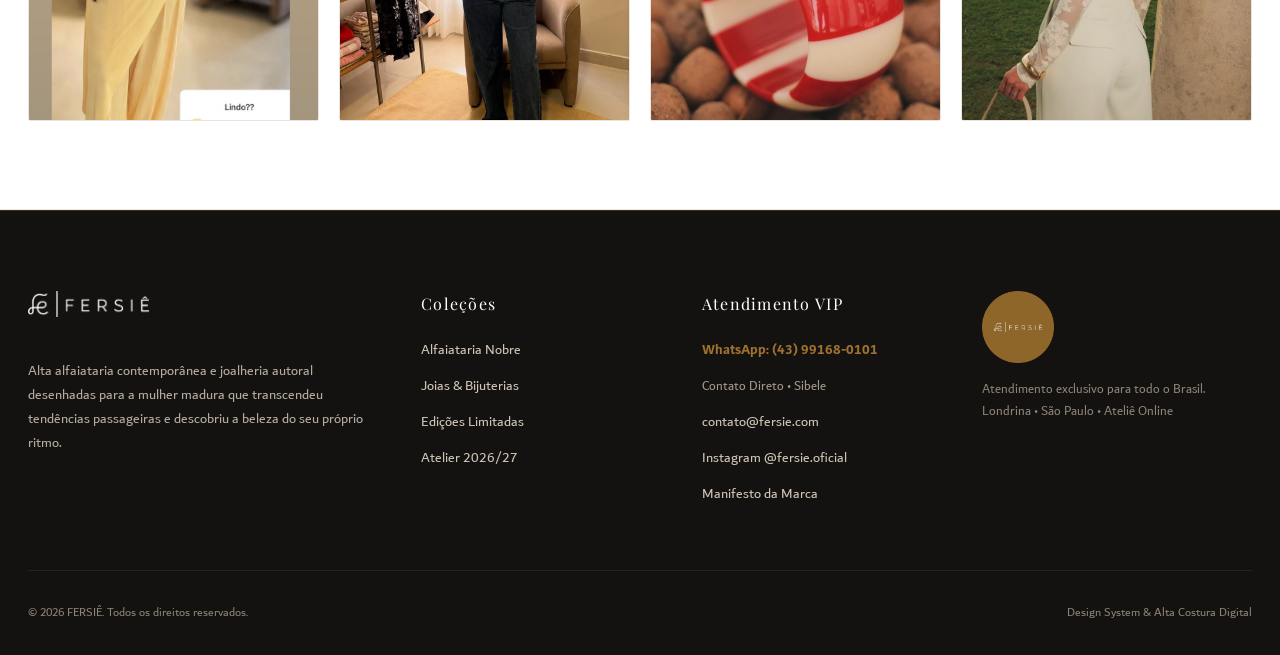
==== commit 1d75ce5f: "feat(contact): update primary contact to Sibele (43 9 9168-0101) across all WhatsApp links and foote" ====
--- a/index.html
+++ b/index.html
@@ -52,7 +52,7 @@
 
         <!-- Action CTAs -->
         <div class="fersie-header-actions">
-          <a href="https://wa.me/5543988597348?text=Ol%C3%A1%20FERSI%C3%8A%21%20Gostaria%20de%20atendimento%20exclusivo%20do%20ateli%C3%AA." 
+          <a href="https://wa.me/5543991680101?text=Ol%C3%A1%20FERSI%C3%8A%21%20Gostaria%20de%20atendimento%20exclusivo%20do%20ateli%C3%AA." 
              target="_blank" rel="noopener" 
              class="fersie-btn-luxury fersie-btn-gold">
             <span>Ateliê WhatsApp</span>
@@ -87,7 +87,7 @@
         <li><a href="#instagram" style="text-decoration:none; color:#1a1816;">Instagram @fersie.oficial</a></li>
       </ul>
       <div style="margin-top:auto; padding-top:2rem;">
-        <a href="https://wa.me/5543988597348?text=Ol%C3%A1%20FERSI%C3%8A%21%20Gostaria%20de%20atendimento%20personalizado." 
+        <a href="https://wa.me/5543991680101?text=Ol%C3%A1%20FERSI%C3%8A%21%20Gostaria%20de%20atendimento%20personalizado." 
            target="_blank" rel="noopener" 
            class="fersie-btn-luxury fersie-btn-gold" style="width:100%; text-align:center;">
           Atendimento WhatsApp
@@ -120,7 +120,7 @@
               <a href="collections/alfaiataria.html" class="fersie-btn-luxury fersie-btn-outline">
                 Linha Alfaiataria
               </a>
-              <a href="https://wa.me/5543988597348?text=Ol%C3%A1%20FERSI%C3%8A%21%20Gostaria%20de%20consultoria%20de%20estilo%20exclusiva." 
+              <a href="https://wa.me/5543991680101?text=Ol%C3%A1%20FERSI%C3%8A%21%20Gostaria%20de%20consultoria%20de%20estilo%20exclusiva." 
                  target="_blank" rel="noopener" 
                  class="fersie-btn-luxury fersie-btn-gold-outline">
                 Consultoria VIP
@@ -263,7 +263,7 @@
               <h3 class="fersie-card-title"><a href="collections/alfaiataria.html">Vestido Alfaiataria Tons Terrosos</a></h3>
               <div class="fersie-card-price">R$ 489,00</div>
               <div class="fersie-card-actions">
-                <a href="https://wa.me/5543988597348?text=Ol%C3%A1%20FERSI%C3%8A%21%20Gostaria%20de%20adquirir%20o%20Vestido%20Alfaiataria%20Tons%20Terrosos." target="_blank" rel="noopener" class="fersie-card-btn">
+                <a href="https://wa.me/5543991680101?text=Ol%C3%A1%20FERSI%C3%8A%21%20Gostaria%20de%20adquirir%20o%20Vestido%20Alfaiataria%20Tons%20Terrosos." target="_blank" rel="noopener" class="fersie-card-btn">
                   Consultar Ateliê
                 </a>
               </div>
@@ -292,7 +292,7 @@
               <h3 class="fersie-card-title"><a href="collections/bijuterias.html">Acessórios de Alfaiataria Nobre</a></h3>
               <div class="fersie-card-price">R$ 189,00</div>
               <div class="fersie-card-actions">
-                <a href="https://wa.me/5543988597348?text=Ol%C3%A1%20FERSI%C3%8A%21%20Gostaria%20de%20consultar%20acess%C3%B3rios%20do%20ateli%C3%AA." target="_blank" rel="noopener" class="fersie-card-btn">
+                <a href="https://wa.me/5543991680101?text=Ol%C3%A1%20FERSI%C3%8A%21%20Gostaria%20de%20consultar%20acess%C3%B3rios%20do%20ateli%C3%AA." target="_blank" rel="noopener" class="fersie-card-btn">
                   Consultar Ateliê
                 </a>
               </div>
@@ -321,7 +321,7 @@
               <h3 class="fersie-card-title"><a href="collections/bijuterias.html">Colar Tríade com Elos Nobres</a></h3>
               <div class="fersie-card-price">R$ 249,00</div>
               <div class="fersie-card-actions">
-                <a href="https://wa.me/5543988597348?text=Ol%C3%A1%20FERSI%C3%8A%21%20Gostaria%20de%20adquirir%20o%20Colar%20Tr%C3%ADade." target="_blank" rel="noopener" class="fersie-card-btn">
+                <a href="https://wa.me/5543991680101?text=Ol%C3%A1%20FERSI%C3%8A%21%20Gostaria%20de%20adquirir%20o%20Colar%20Tr%C3%ADade." target="_blank" rel="noopener" class="fersie-card-btn">
                   Consultar Ateliê
                 </a>
               </div>
@@ -350,7 +350,7 @@
               <h3 class="fersie-card-title"><a href="collections/bijuterias.html">Brinco Orgânico Gota Ouro 18k</a></h3>
               <div class="fersie-card-price">R$ 169,00</div>
               <div class="fersie-card-actions">
-                <a href="https://wa.me/5543988597348?text=Ol%C3%A1%20FERSI%C3%8A%21%20Gostaria%20de%20adquirir%20o%20Brinco%20Gota%20Ouro." target="_blank" rel="noopener" class="fersie-card-btn">
+                <a href="https://wa.me/5543991680101?text=Ol%C3%A1%20FERSI%C3%8A%21%20Gostaria%20de%20adquirir%20o%20Brinco%20Gota%20Ouro." target="_blank" rel="noopener" class="fersie-card-btn">
                   Consultar Ateliê
                 </a>
               </div>
@@ -379,7 +379,7 @@
               <h3 class="fersie-card-title"><a href="collections/alfaiataria.html">Conjunto Fluido Crepe Nobre</a></h3>
               <div class="fersie-card-price">R$ 520,00</div>
               <div class="fersie-card-actions">
-                <a href="https://wa.me/5543988597348?text=Ol%C3%A1%20FERSI%C3%8A%21%20Gostaria%20de%20adquirir%20o%20Conjunto%20Crepe%20Nobre." target="_blank" rel="noopener" class="fersie-card-btn">
+                <a href="https://wa.me/5543991680101?text=Ol%C3%A1%20FERSI%C3%8A%21%20Gostaria%20de%20adquirir%20o%20Conjunto%20Crepe%20Nobre." target="_blank" rel="noopener" class="fersie-card-btn">
                   Consultar Ateliê
                 </a>
               </div>
@@ -408,7 +408,7 @@
               <h3 class="fersie-card-title"><a href="collections/alfaiataria.html">Calça Alfaiataria Denim High-Rise</a></h3>
               <div class="fersie-card-price">R$ 398,00</div>
               <div class="fersie-card-actions">
-                <a href="https://wa.me/5543988597348?text=Ol%C3%A1%20FERSI%C3%8A%21%20Gostaria%20de%20adquirir%20o%20Jeans%20Alfaiataria." target="_blank" rel="noopener" class="fersie-card-btn">
+                <a href="https://wa.me/5543991680101?text=Ol%C3%A1%20FERSI%C3%8A%21%20Gostaria%20de%20adquirir%20o%20Jeans%20Alfaiataria." target="_blank" rel="noopener" class="fersie-card-btn">
                   Consultar Ateliê
                 </a>
               </div>
@@ -437,7 +437,7 @@
               <h3 class="fersie-card-title"><a href="collections/colecoes.html">Vestido Chemise Sunset Verão</a></h3>
               <div class="fersie-card-price">R$ 460,00</div>
               <div class="fersie-card-actions">
-                <a href="https://wa.me/5543988597348?text=Ol%C3%A1%20FERSI%C3%8A%21%20Gostaria%20de%20adquirir%20o%20Vestido%20Sunset%20Ver%C3%A3o." target="_blank" rel="noopener" class="fersie-card-btn">
+                <a href="https://wa.me/5543991680101?text=Ol%C3%A1%20FERSI%C3%8A%21%20Gostaria%20de%20adquirir%20o%20Vestido%20Sunset%20Ver%C3%A3o." target="_blank" rel="noopener" class="fersie-card-btn">
                   Consultar Ateliê
                 </a>
               </div>
@@ -466,7 +466,7 @@
               <h3 class="fersie-card-title"><a href="collections/alfaiataria.html">Blusa Minimalista Seda &amp; Crepe</a></h3>
               <div class="fersie-card-price">R$ 289,00</div>
               <div class="fersie-card-actions">
-                <a href="https://wa.me/5543988597348?text=Ol%C3%A1%20FERSI%C3%8A%21%20Gostaria%20de%20adquirir%20a%20Blusa%20Minimalista." target="_blank" rel="noopener" class="fersie-card-btn">
+                <a href="https://wa.me/5543991680101?text=Ol%C3%A1%20FERSI%C3%8A%21%20Gostaria%20de%20adquirir%20a%20Blusa%20Minimalista." target="_blank" rel="noopener" class="fersie-card-btn">
                   Consultar Ateliê
                 </a>
               </div>
@@ -495,7 +495,7 @@
               <a href="https://www.instagram.com/fersie.oficial/" target="_blank" rel="noopener" class="fersie-btn-luxury fersie-btn-gold">
                 Acompanhar no Instagram
               </a>
-              <a href="https://wa.me/5543988597348?text=Ol%C3%A1%20FERSI%C3%8A%21%20Gostaria%20de%20receber%20o%20Lookbook%20em%20PDF." target="_blank" rel="noopener" class="fersie-btn-luxury fersie-btn-outline" style="color:#fff; border-color:rgba(255,255,255,0.4);">
+              <a href="https://wa.me/5543991680101?text=Ol%C3%A1%20FERSI%C3%8A%21%20Gostaria%20de%20receber%20o%20Lookbook%20em%20PDF." target="_blank" rel="noopener" class="fersie-btn-luxury fersie-btn-outline" style="color:#fff; border-color:rgba(255,255,255,0.4);">
                 Solicitar Catálogo PDF
               </a>
             </div>
@@ -654,9 +654,14 @@
         </div>
 
         <div class="fersie-footer-col">
-          <h4>Atendimento</h4>
+          <h4>Atendimento VIP</h4>
           <ul class="fersie-footer-links">
-            <li><a href="https://wa.me/5543988597348" target="_blank" rel="noopener">Concierge WhatsApp</a></li>
+            <li>
+              <a href="https://wa.me/5543991680101?text=Ol%C3%A1%20Sibele%2C%20gostaria%20de%20atendimento%20exclusivo%20do%20ateli%C3%AA%20FERSI%C3%8A." target="_blank" rel="noopener" style="font-weight:600; color:var(--fersie-gold, #d4a017);">
+                WhatsApp: (43) 99168-0101
+              </a>
+            </li>
+            <li><span style="font-size:0.8rem; color:#a3998b;">Contato Direto &bull; Sibele</span></li>
             <li><a href="mailto:contato@fersie.com">contato@fersie.com</a></li>
             <li><a href="https://www.instagram.com/fersie.oficial/" target="_blank" rel="noopener">Instagram @fersie.oficial</a></li>
             <li><a href="#manifesto">Manifesto da Marca</a></li>
